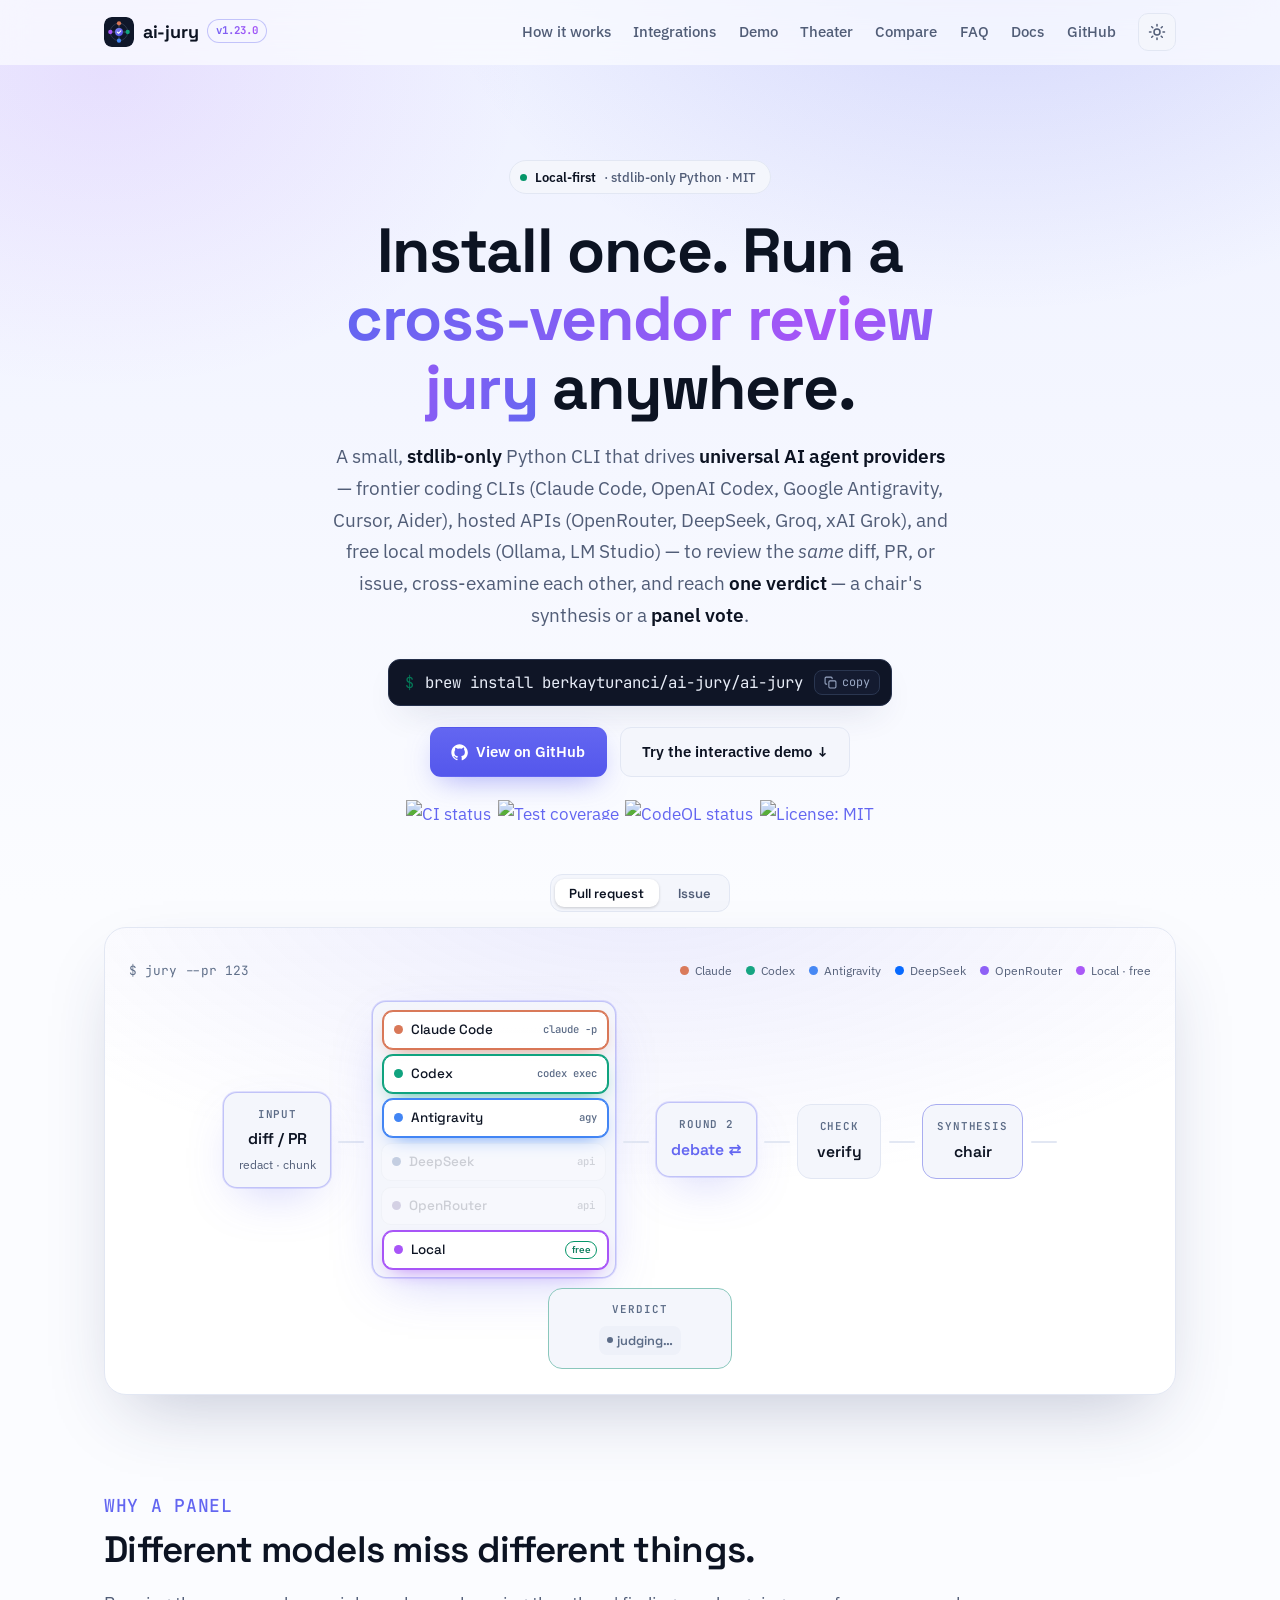
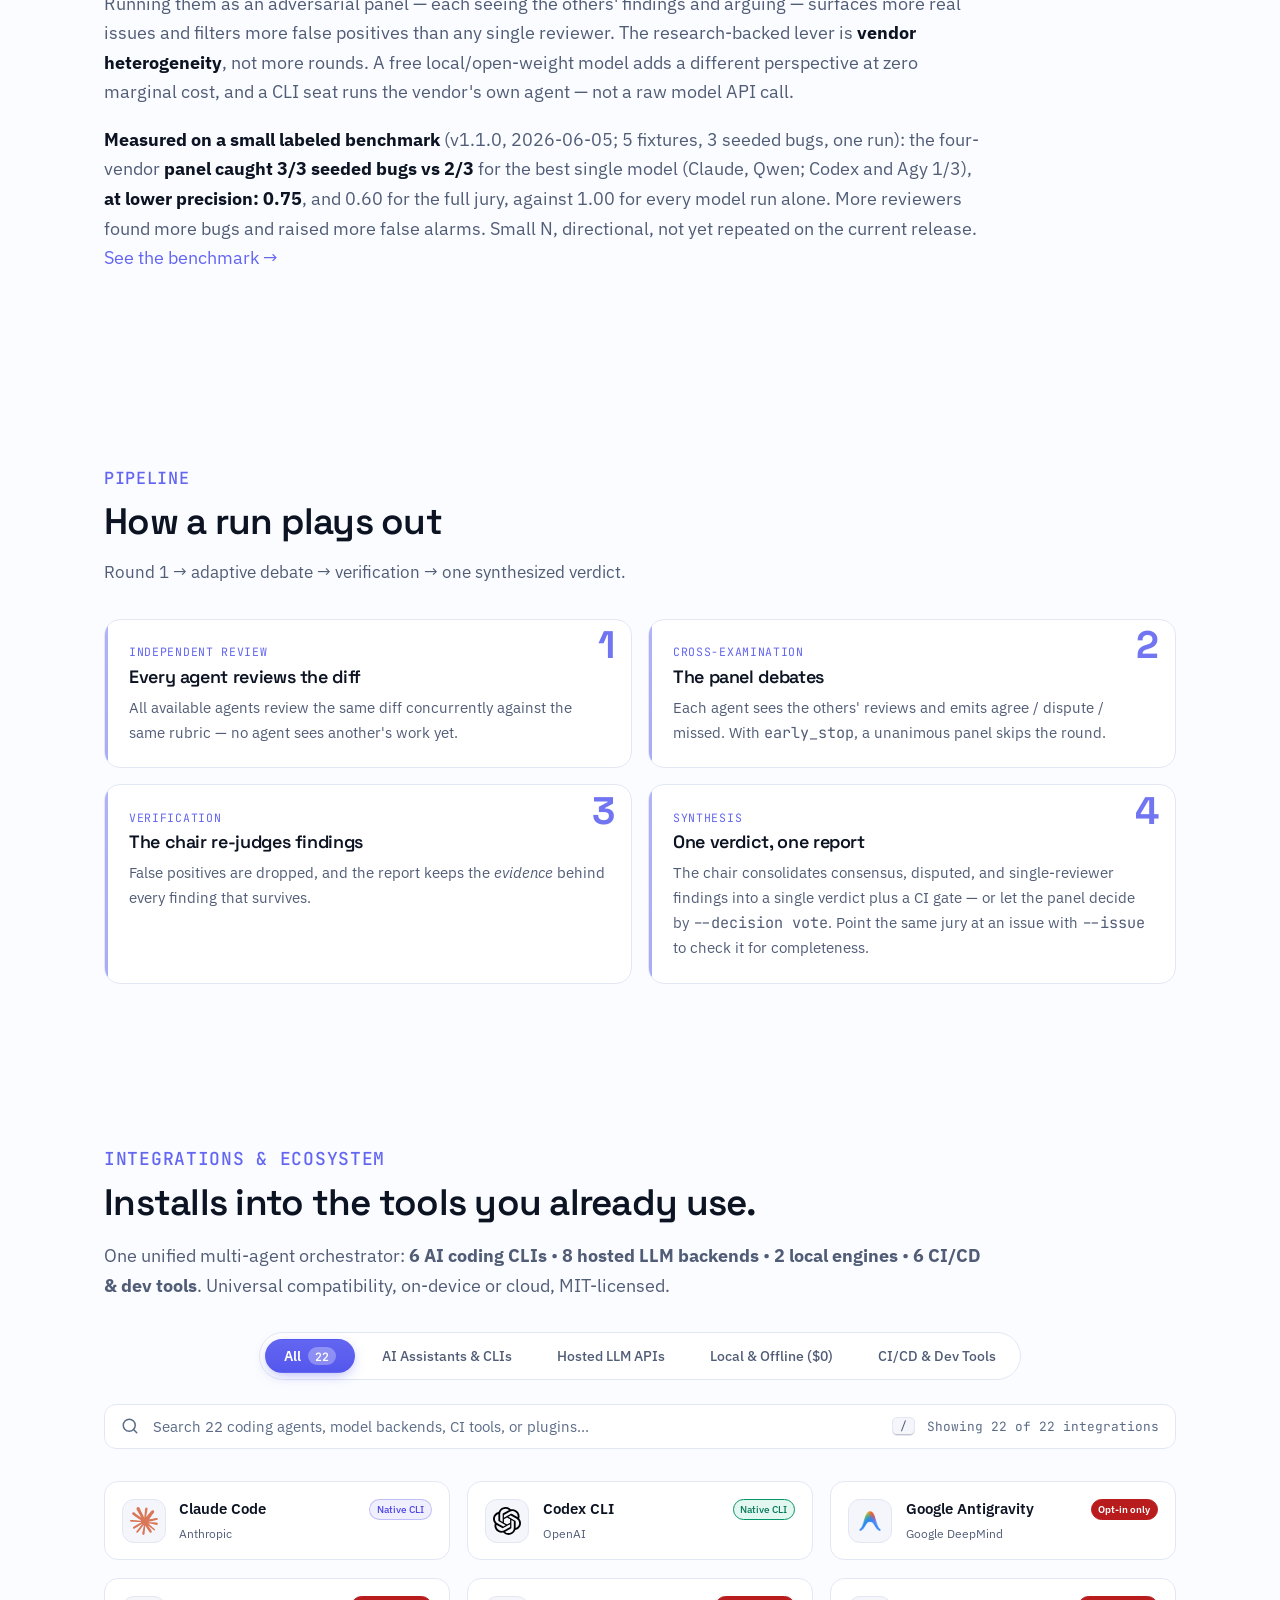
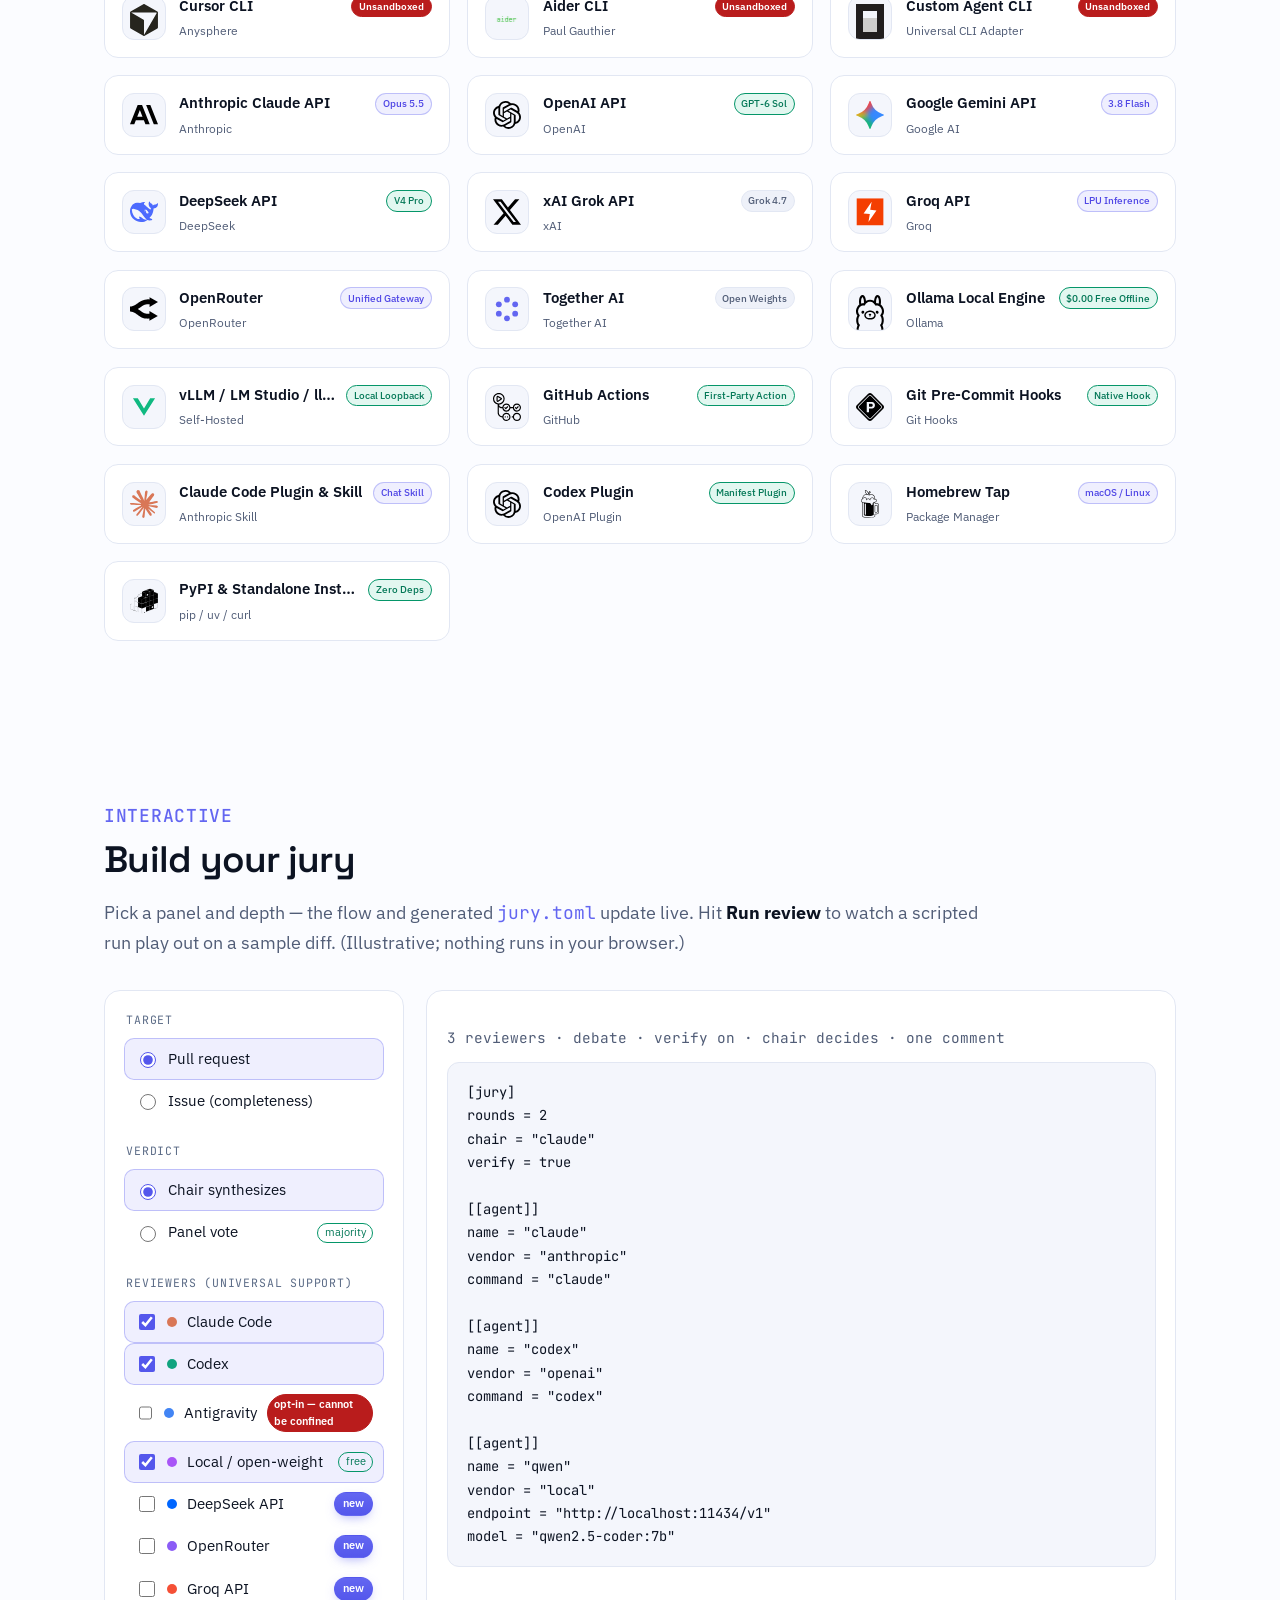
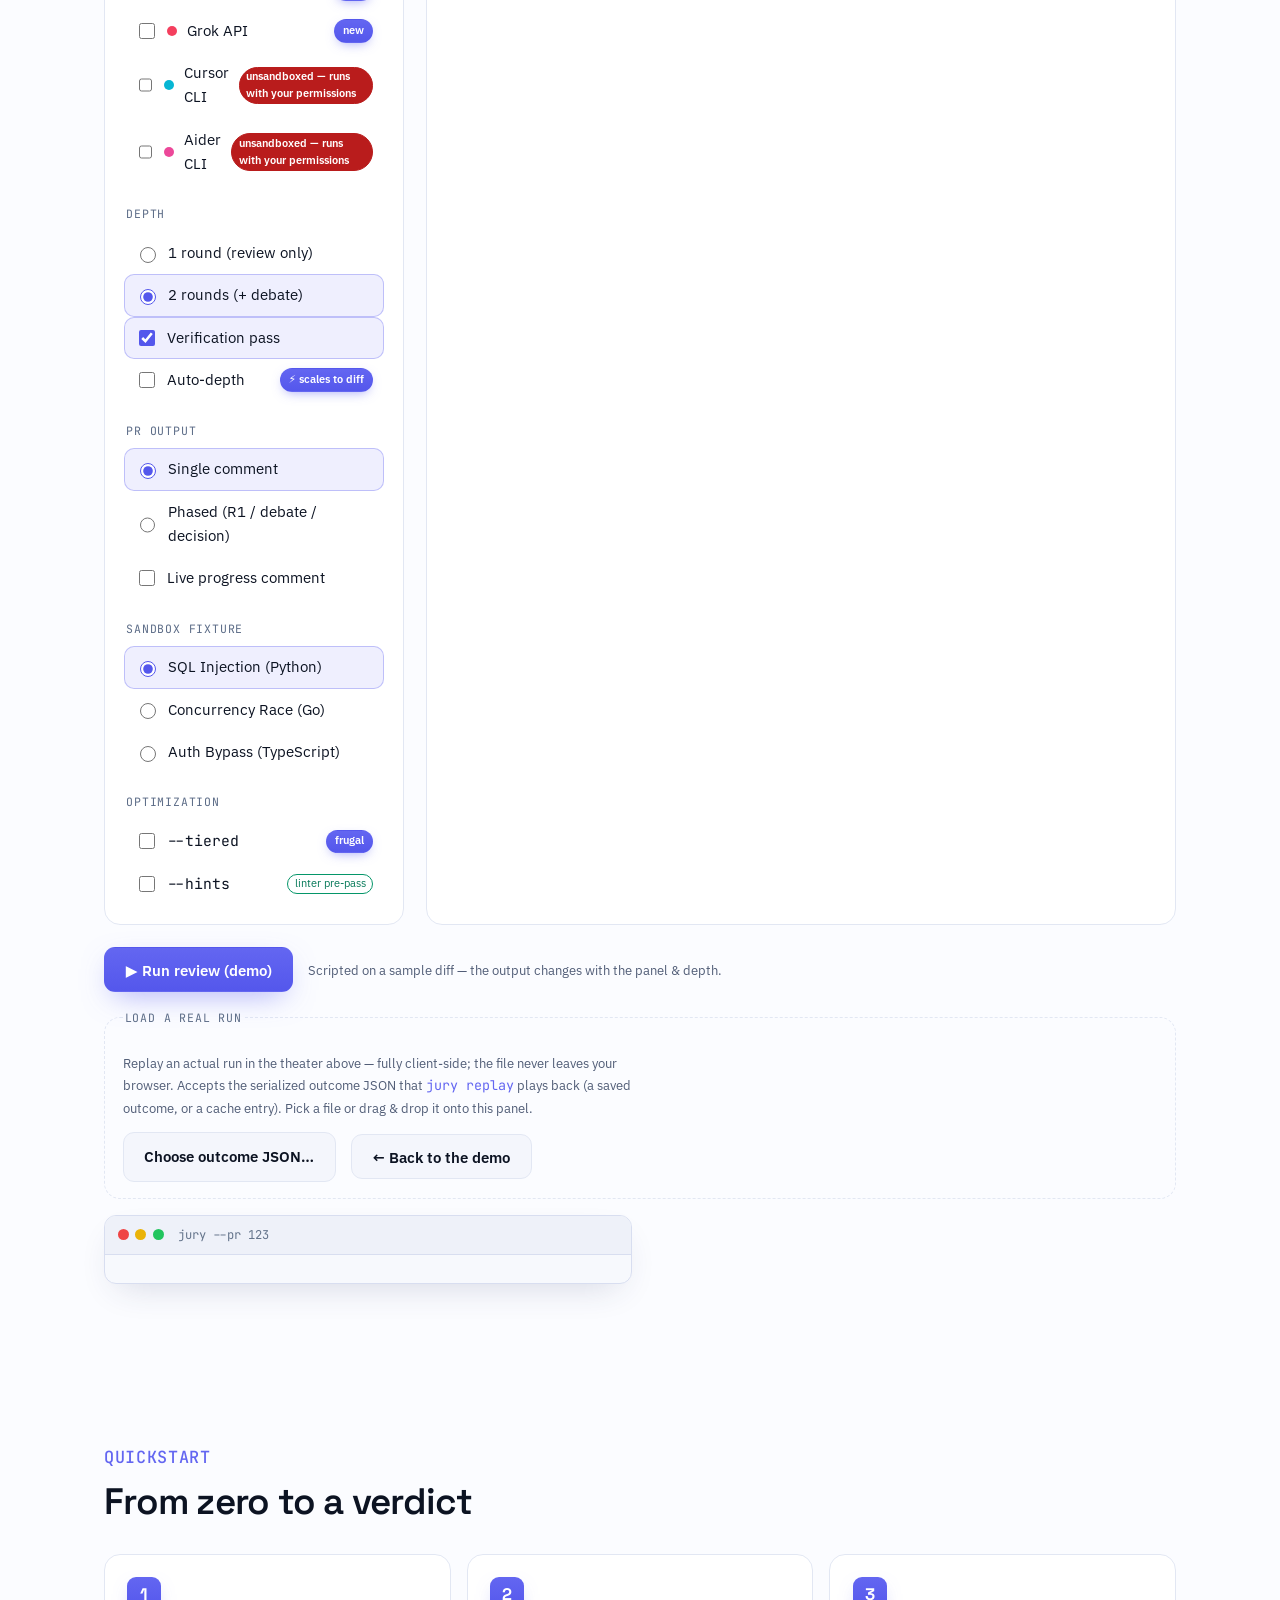
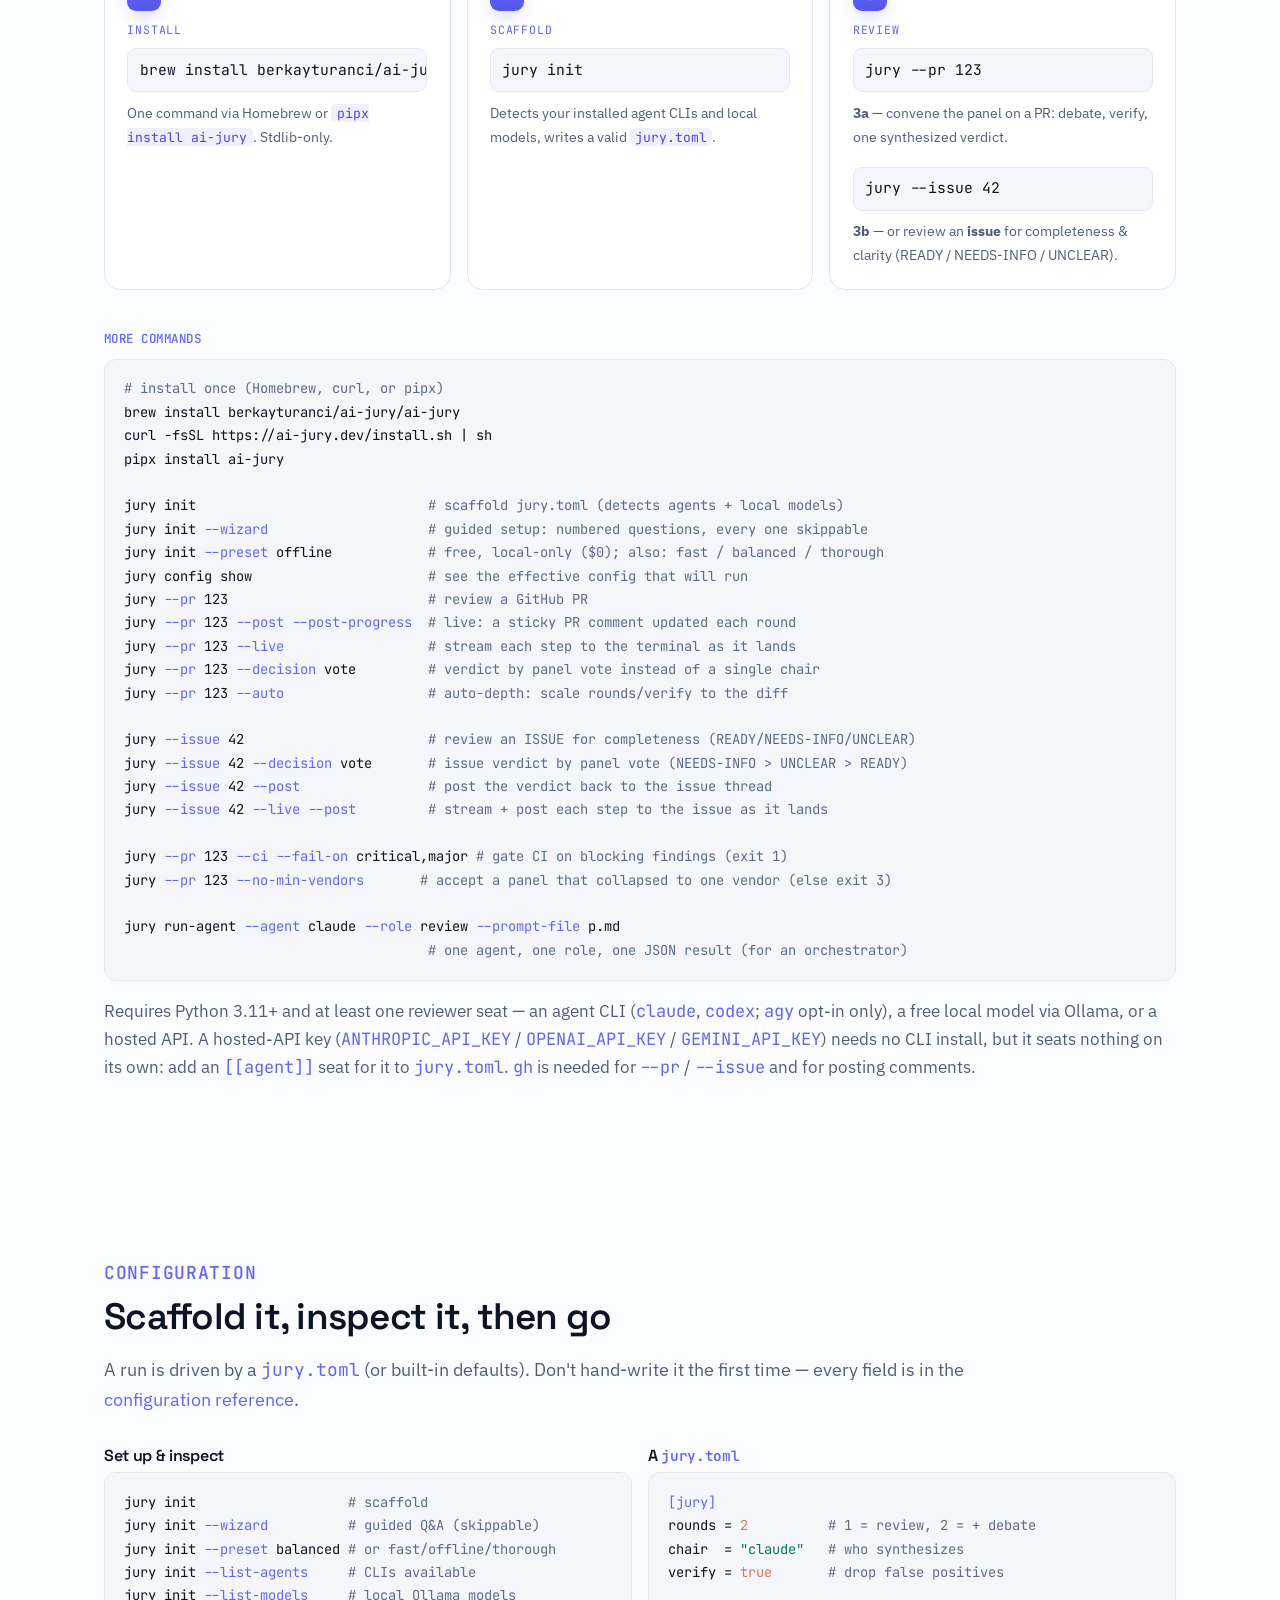
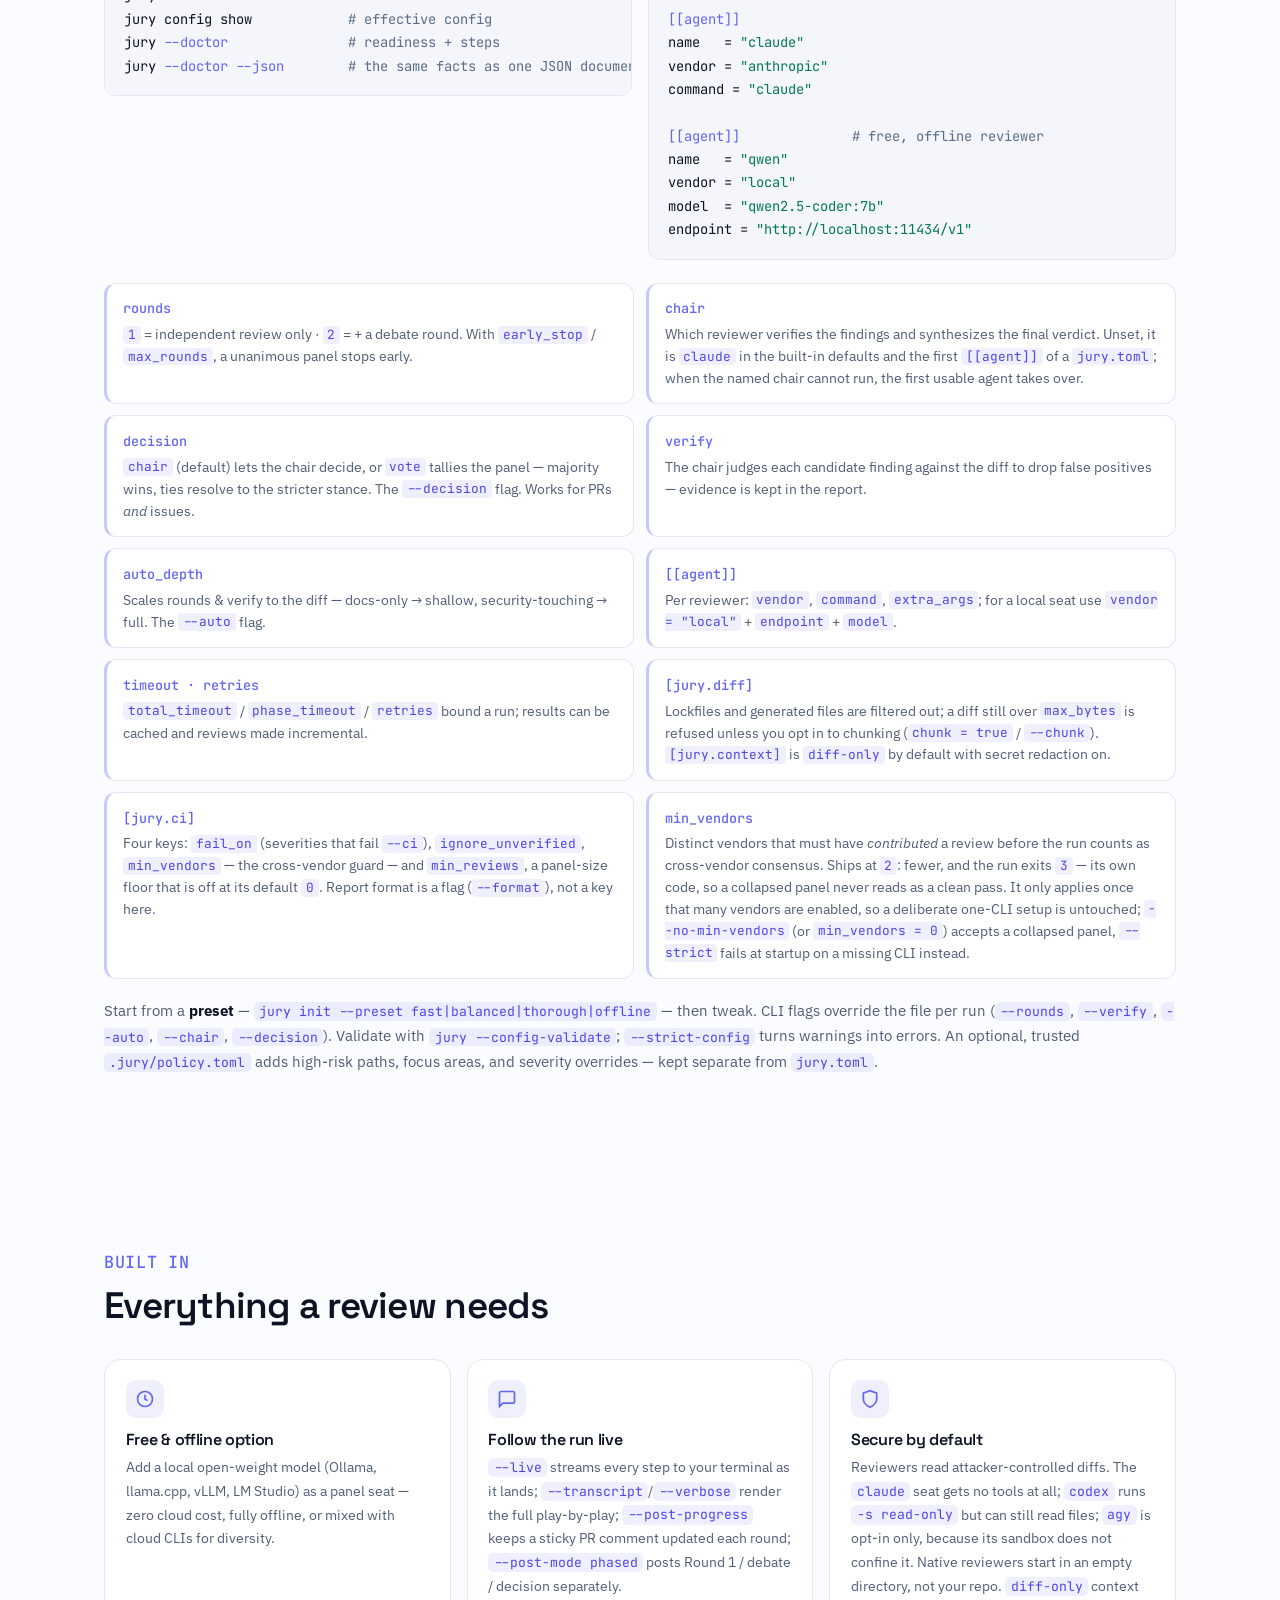
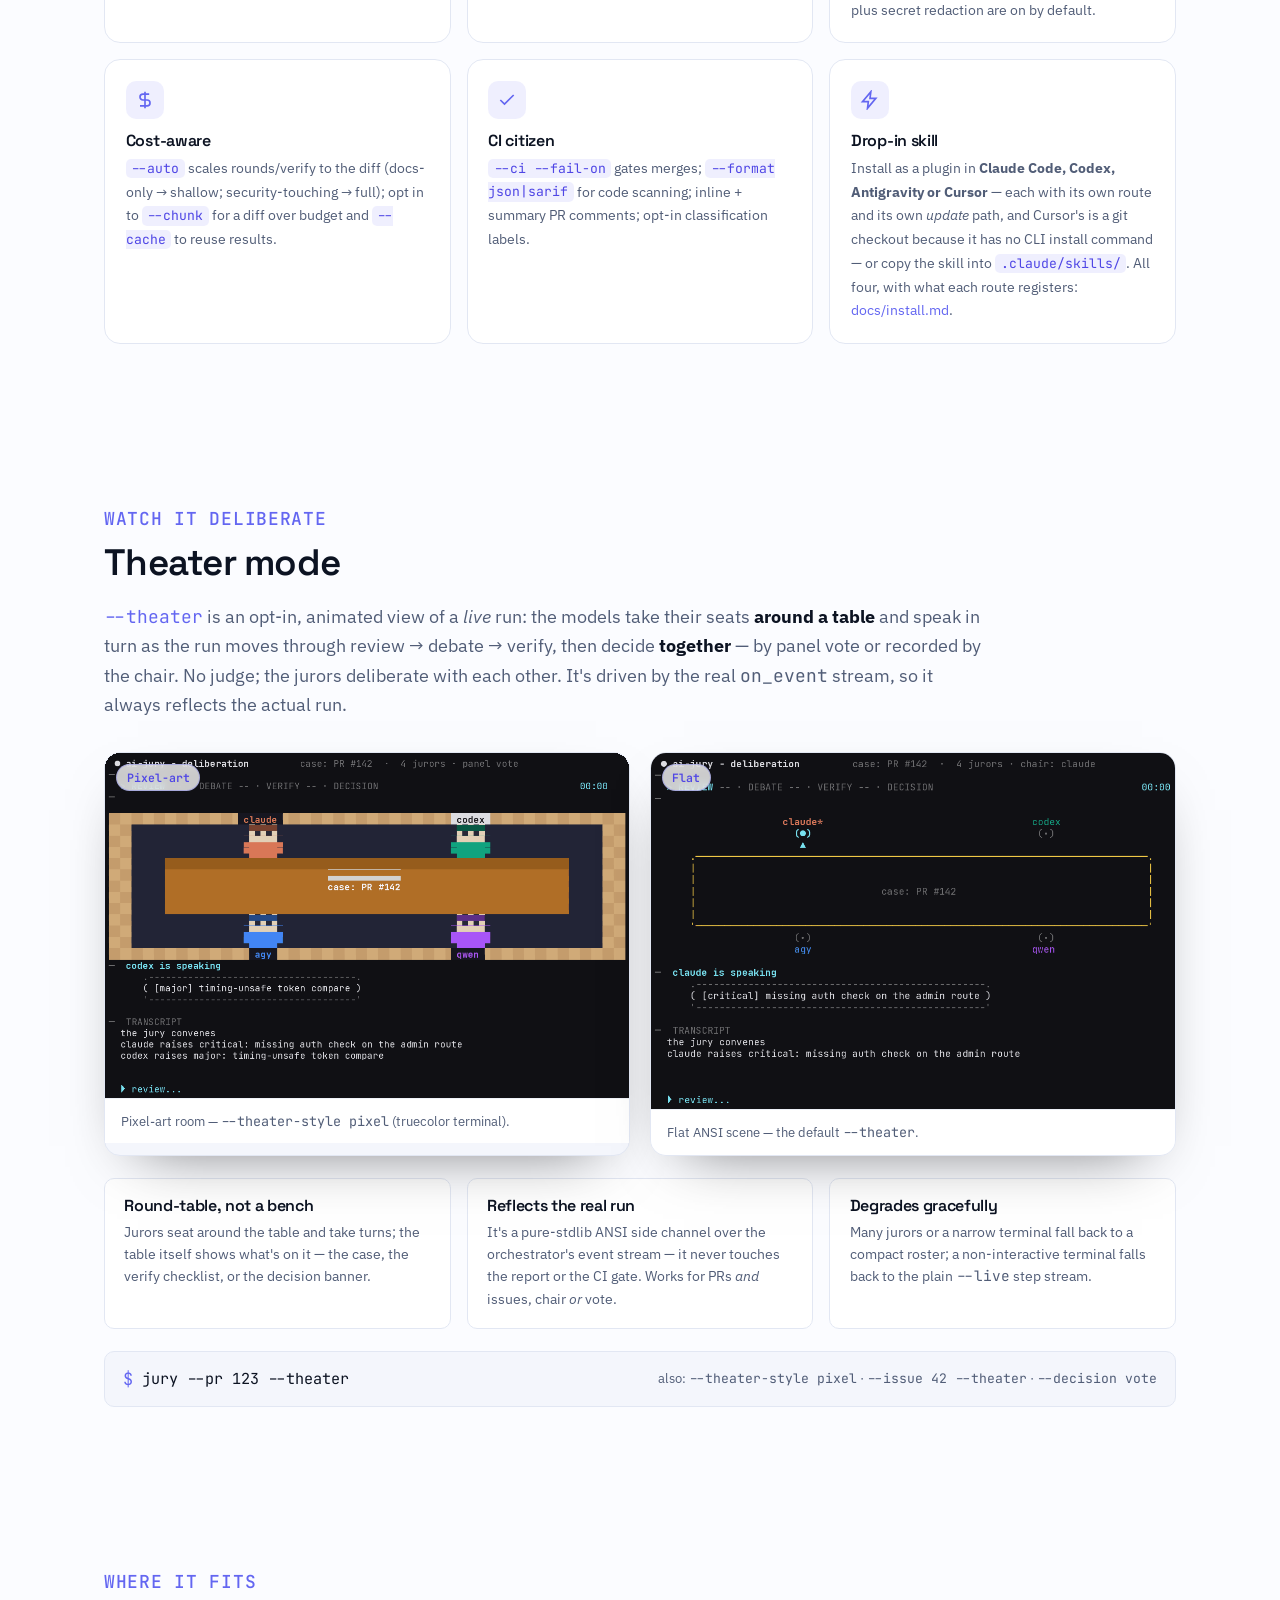
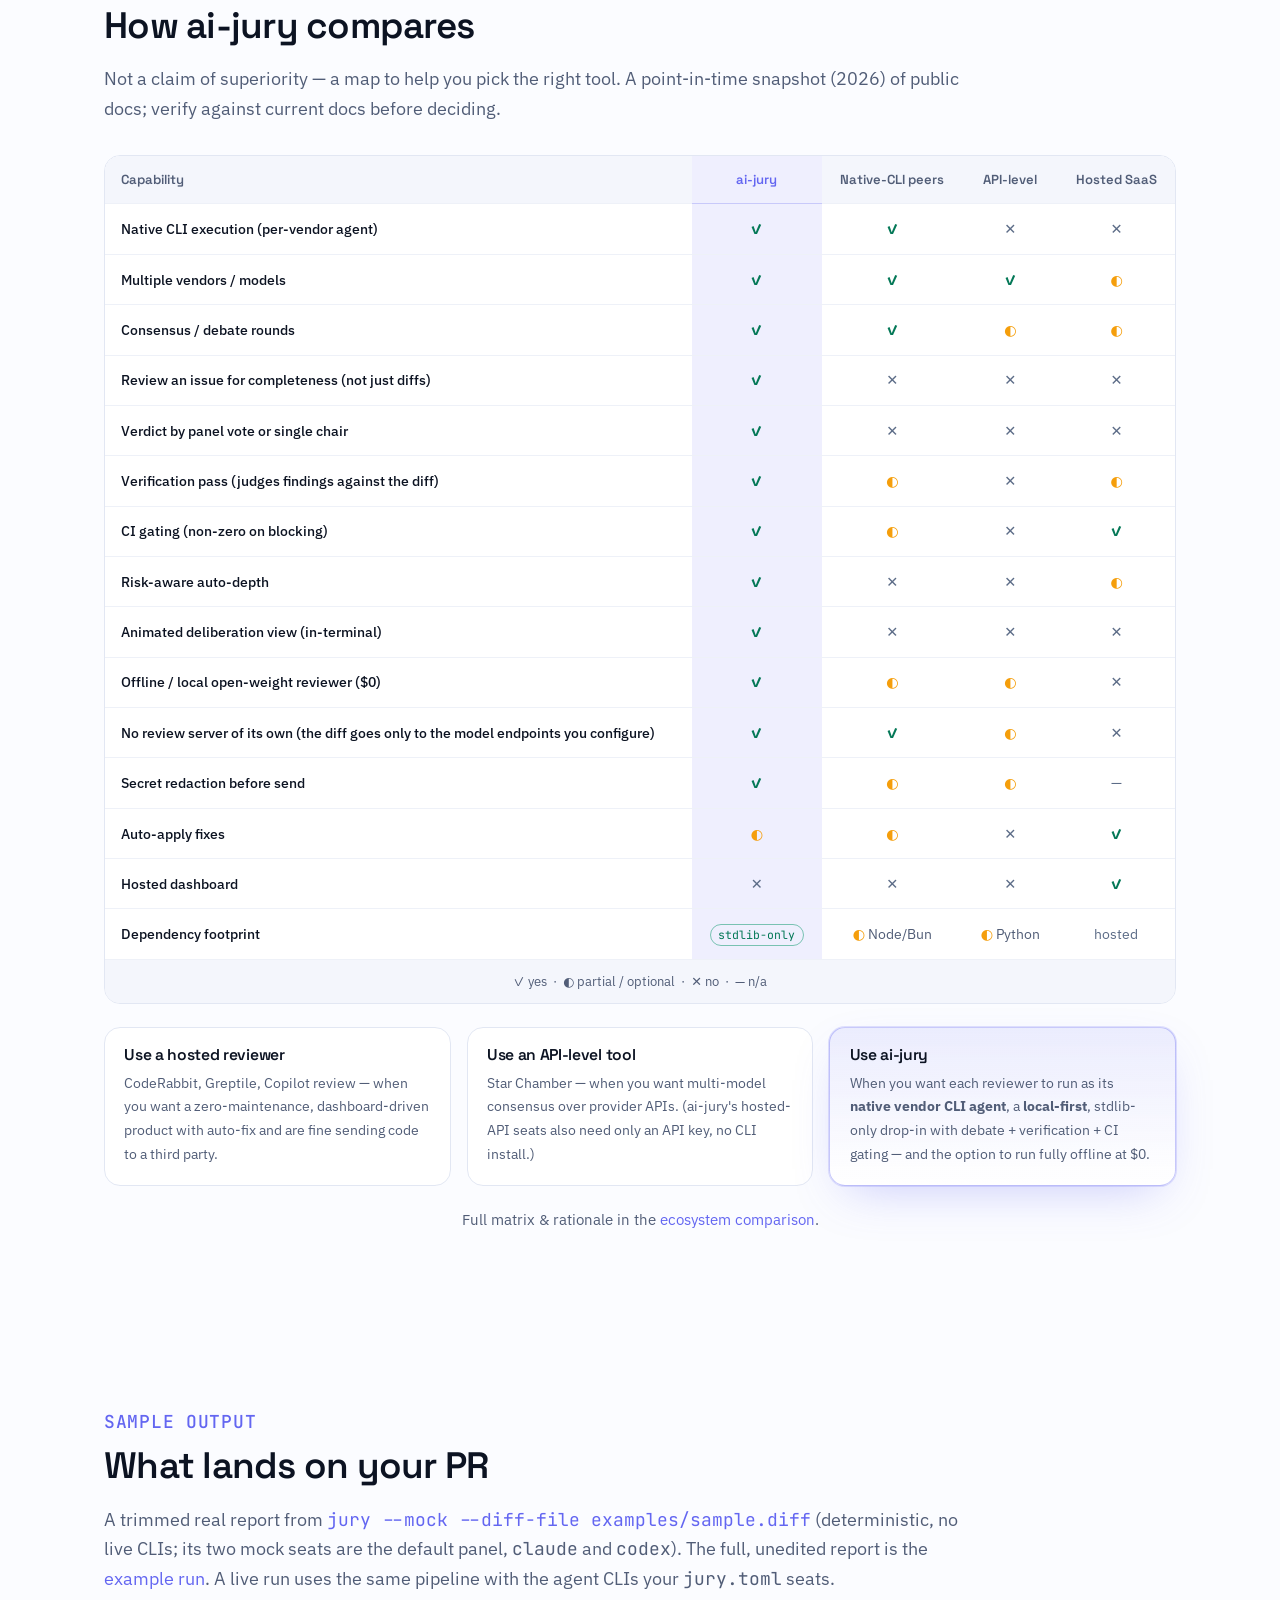
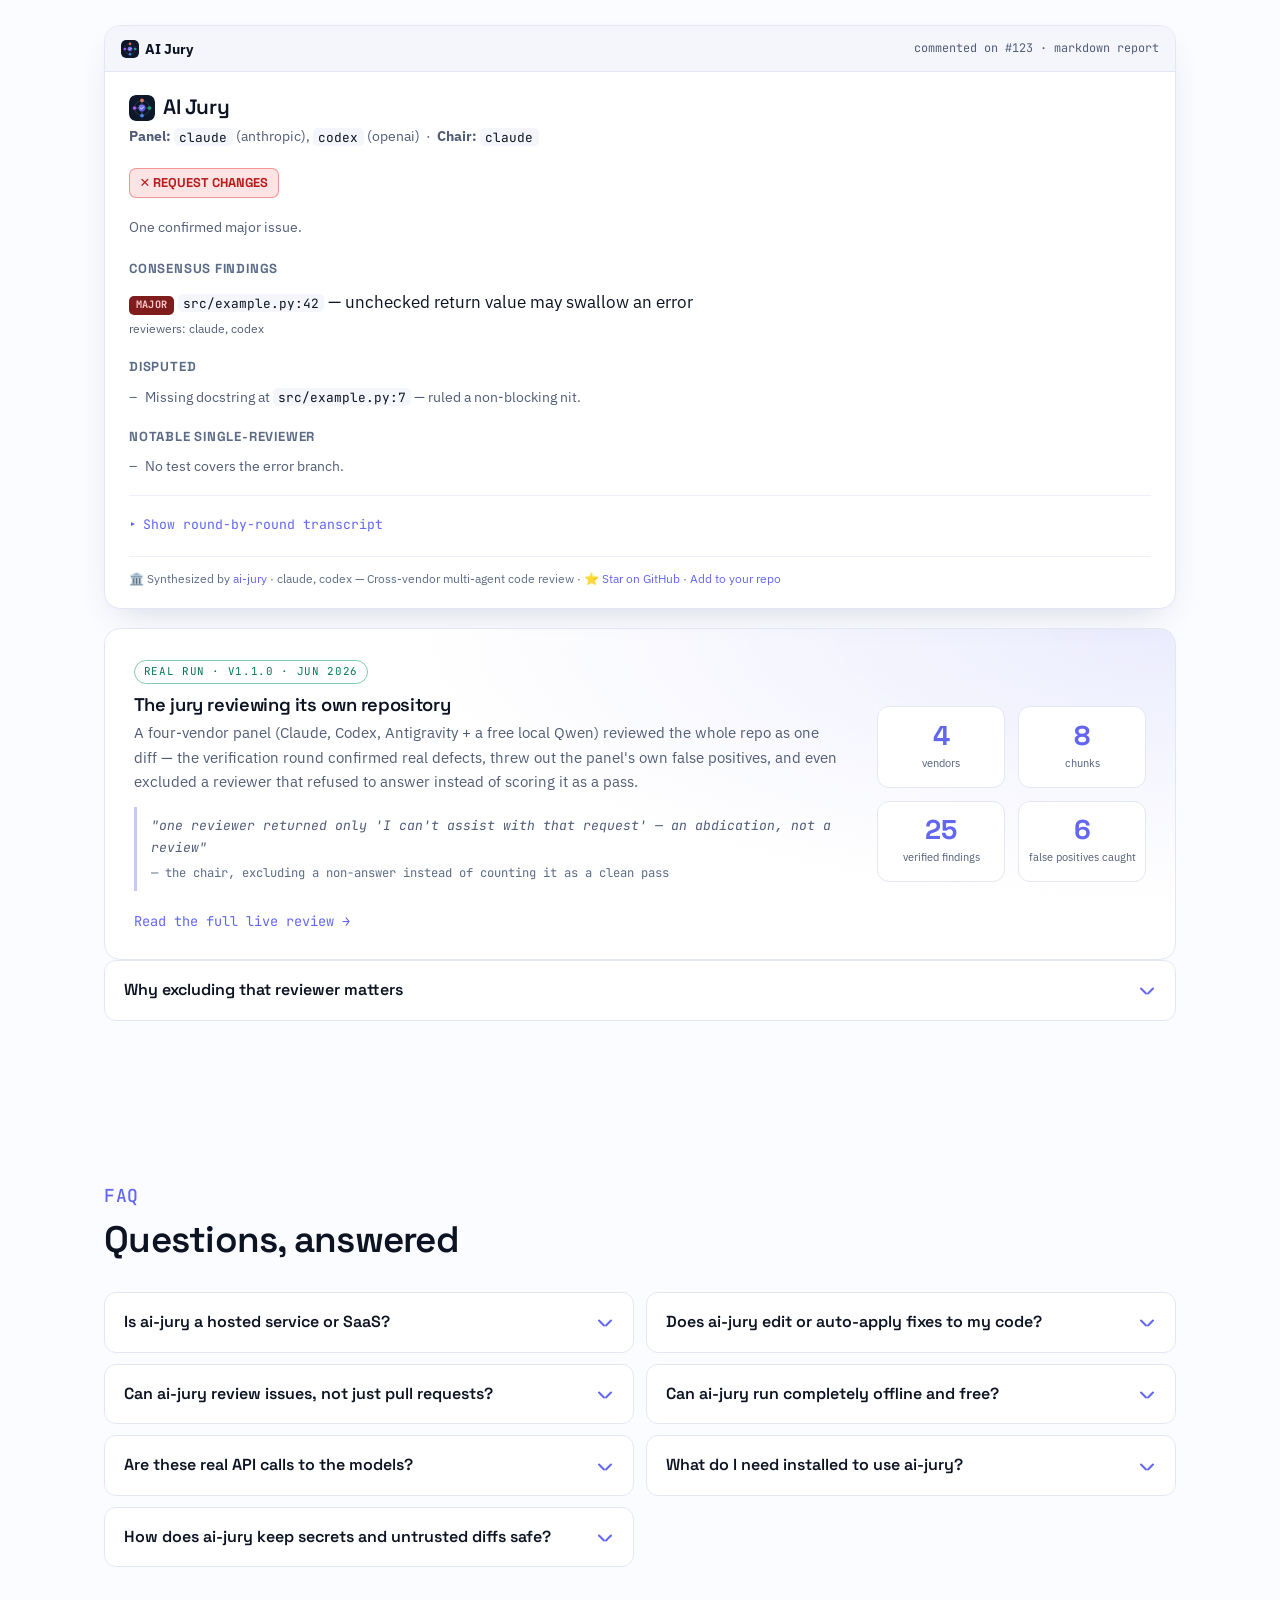
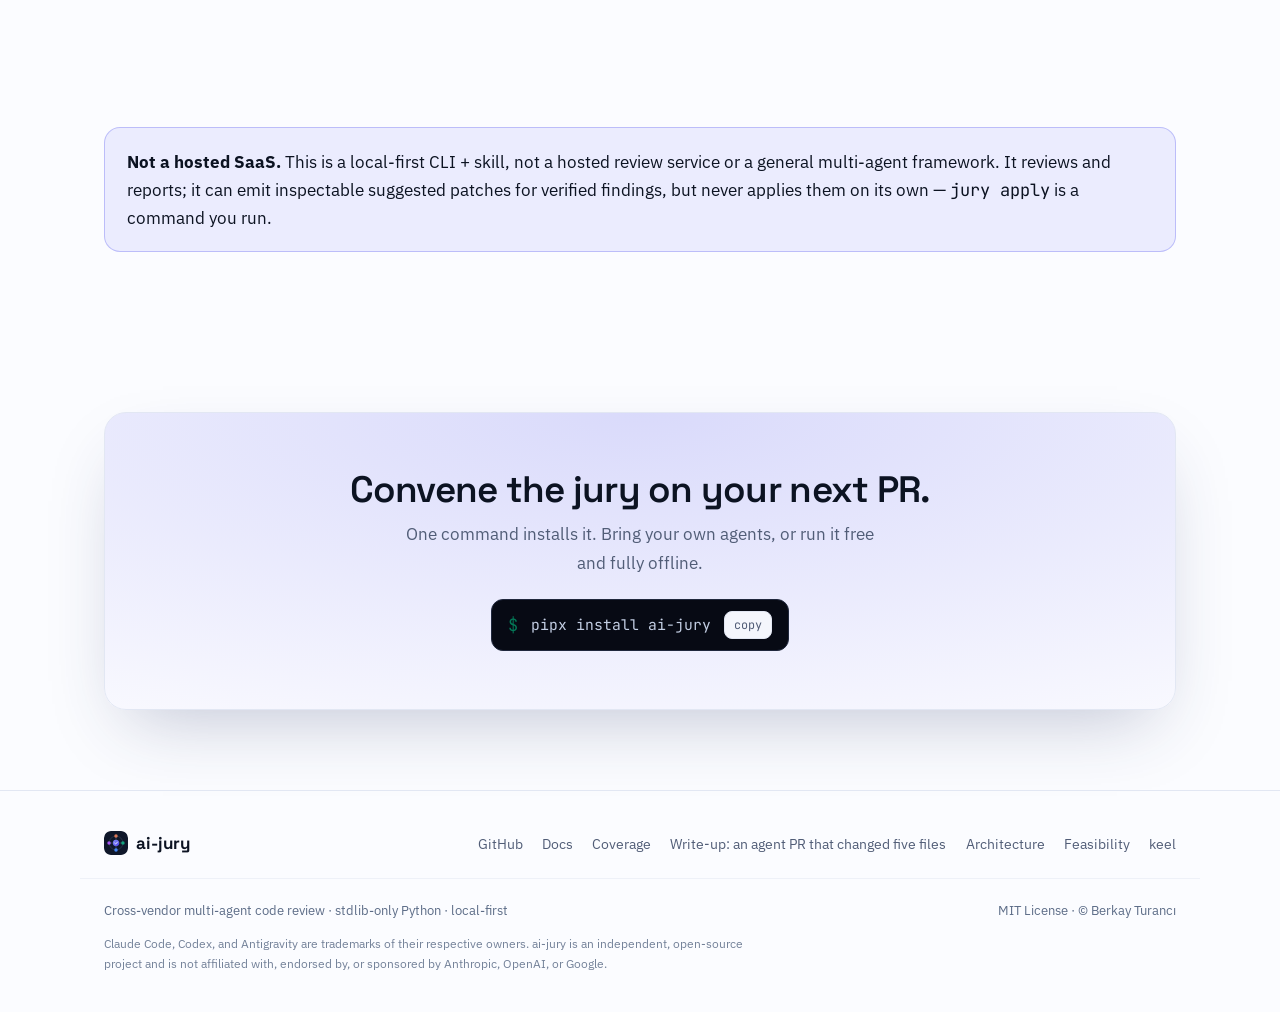
==== website/index.html @ a5e4685e "release: 1.23.0 (#938) Every release surface moves to 1.23.0 (make release-check: 15 files agree; pl" ====
<!DOCTYPE html>
<html lang="en">
<head>
  <meta charset="utf-8" />
  <meta name="viewport" content="width=device-width, initial-scale=1" />
  <meta name="google-site-verification" content="YOfteG6Rawd61nFnQCQY1iLQB8MbUMlJA6zIFUkJC0g" />
  <!-- Set theme before first paint (no flash). Follows OS unless a choice is saved. -->
  <script>
    (function () {
      try {
        var mq = matchMedia("(prefers-color-scheme: dark)");
        // Honor a saved choice; otherwise follow the OS (and keep following it live).
        document.documentElement.setAttribute("data-theme", localStorage.getItem("theme") || (mq.matches ? "dark" : "light"));
        mq.addEventListener("change", function (e) {
          if (!localStorage.getItem("theme")) document.documentElement.setAttribute("data-theme", e.matches ? "dark" : "light");
        });
      } catch (e) { document.documentElement.setAttribute("data-theme", "dark"); }
    })();
  </script>
  <title>ai-jury — Universal Multi-Agent AI Code Review Jury</title>
  <meta name="description" content="Run Claude Code, Codex, Gemini and Cursor on the same pull request and get one verdict. Open-source cross-vendor AI code review." />
  <meta name="keywords" content="ai code review, multi agent code review, ai-jury, ai jury, coderabbit alternative, claude code pr review, openai codex review, google antigravity, ollama local code review, deepseek pr review, automated code review, cross-vendor llm review, github actions ai reviewer, offline code review" />
  <meta name="author" content="Berkay Turancı" />
  <meta name="theme-color" content="#6366f1" />
  <link rel="canonical" href="https://ai-jury.dev/" />
  <meta name="robots" content="index, follow, max-snippet:-1, max-image-preview:large, max-video-preview:-1" />

  <!-- Fonts: preconnect + preload the stylesheet so first paint isn't blocked -->
  <link rel="preconnect" href="https://fonts.googleapis.com" />
  <link rel="preconnect" href="https://fonts.gstatic.com" crossorigin />
  <link rel="preload" as="style" href="https://fonts.googleapis.com/css2?family=Space+Grotesk:wght@400;500;600;700&family=IBM+Plex+Sans:wght@400;500;600&family=JetBrains+Mono:wght@400;500;700&display=swap" />
  <link rel="stylesheet" href="https://fonts.googleapis.com/css2?family=Space+Grotesk:wght@400;500;600;700&family=IBM+Plex+Sans:wght@400;500;600&family=JetBrains+Mono:wght@400;500;700&display=swap" />

  <link rel="manifest" href="site.webmanifest" />

  <!-- Icons -->
  <link rel="icon" href="favicon.svg" type="image/svg+xml" />
  <link rel="icon" href="favicon.ico" sizes="48x48" />
  <link rel="icon" href="favicon-32.png" sizes="32x32" type="image/png" />
  <link rel="icon" href="favicon-16.png" sizes="16x16" type="image/png" />
  <link rel="apple-touch-icon" href="apple-touch-icon.png" sizes="180x180" />
  <link rel="mask-icon" href="favicon.svg" color="#6366f1" />

  <!-- Open Graph -->
  <meta property="og:type" content="website" />
  <meta property="og:title" content="ai-jury — Universal Multi-Agent AI Code Review Jury" />
  <meta property="og:description" content="Run Claude Code, Codex, Gemini and Cursor on the same pull request and get one verdict. Open-source cross-vendor AI code review." />
  <meta property="og:url" content="https://ai-jury.dev/" />
  <meta property="og:site_name" content="ai-jury" />
  <meta property="og:image" content="https://ai-jury.dev/assets/og-banner.png" />
  <meta property="og:image:width" content="1200" />
  <meta property="og:image:height" content="630" />
  <meta property="og:image:alt" content="ai-jury — Universal AI agent providers review the same diff, debate, and synthesize one verdict." />

  <!-- Twitter / X -->
  <meta name="twitter:card" content="summary_large_image" />
  <meta name="twitter:title" content="ai-jury — Universal Multi-Agent AI Code Review Jury" />
  <meta name="twitter:description" content="Run Claude Code, Codex, Gemini and Cursor on the same pull request and get one verdict. Open-source cross-vendor AI code review." />
  <meta name="twitter:image" content="https://ai-jury.dev/assets/og-banner.png" />

  <!-- Structured data: SoftwareApplication -->
  <script type="application/ld+json">
  {
    "@context": "https://schema.org",
    "@type": "SoftwareApplication",
    "name": "ai-jury",
    "applicationCategory": "DeveloperApplication",
    "operatingSystem": "POSIX / Linux / macOS / Windows",
    "offers": { "@type": "Offer", "price": "0", "priceCurrency": "USD" },
    "description": "Cross-vendor multi-agent PR review jury: orchestrates universal AI agent providers (Claude Code, Codex, Antigravity, OpenRouter, DeepSeek, Groq, local models, Aider) to review the same diff, debate, verify, and synthesize one verdict. Stdlib-only, local-first.",
    "license": "https://opensource.org/licenses/MIT",
    "codeRepository": "https://github.com/berkayturanci/ai-jury",
    "url": "https://ai-jury.dev/",
    "author": { "@type": "Person", "name": "Berkay Turancı", "url": "https://github.com/berkayturanci" },
    "featureList": [
      "Universal AI Agent Provider Support (CLIs, Hosted APIs, Local LLMs, Custom Agents)",
      "Adversarial Multi-Agent Cross-Examination and Debate",
      "Chair Verification & Consensus Pass (Filters False Positives)",
      "Opt-in Patch Application for Verified Findings (`jury apply`)",
      "Risk-Aware Tiered Model Routing (`--tiered`)",
      "Static Analysis Linter Pre-Pass (`--hints`)",
      "100% Free & Offline Local Review via Ollama / llama.cpp",
      "Zero Telemetry & Local-First Secret Redaction"
    ]
  }
  </script>

  <!-- Structured data: FAQ (rich results) -->
  <script type="application/ld+json">
  {
    "@context": "https://schema.org",
    "@type": "FAQPage",
    "mainEntity": [
      {
        "@type": "Question",
        "name": "Is ai-jury a hosted service or SaaS?",
        "acceptedAnswer": { "@type": "Answer", "text": "No. ai-jury is a local-first CLI and skill that runs on your machine or in your CI. There is no dashboard and no ai-jury server; your diff goes only to the model endpoints you configure — vendor CLIs and APIs, or your own model server for local seats. A landing/docs site exists, but a hosted review SaaS is a deliberate non-goal." }
      },
      {
        "@type": "Question",
        "name": "Does ai-jury edit or auto-apply fixes to my code?",
        "acceptedAnswer": { "@type": "Answer", "text": "Never on its own. By design it reviews and reports. With --suggest-patches it can emit inspectable suggested patches for verified findings only; applying one is a separate command you run yourself (jury apply, which asks before it writes)." }
      },
      {
        "@type": "Question",
        "name": "Can ai-jury review issues, not just pull requests?",
        "acceptedAnswer": { "@type": "Answer", "text": "Yes. jury --issue 42 convenes the same panel on a GitHub issue and judges it for completeness & clarity — reproduction steps, expected vs actual, scope/acceptance criteria, missing context — with a READY / NEEDS-INFO / UNCLEAR verdict instead of the PR's APPROVE / REQUEST CHANGES / COMMENT. Panel voting (--decision vote), live streaming (--live), and posting the verdict back (--post, via gh issue comment) all work for issues too." }
      },
      {
        "@type": "Question",
        "name": "Can ai-jury run completely offline and free?",
        "acceptedAnswer": { "@type": "Answer", "text": "Yes. Add a local open-weight model as a panel seat (vendor = \"local\" via Ollama, llama.cpp, vLLM, or LM Studio): jury init --preset offline scaffolds a local-only panel, and every review then runs on your own hardware at $0 — or mix one local seat with cloud CLIs for more vendor diversity. Only fetching or posting to GitHub (--pr, --post) goes through gh and the network; --diff-file needs neither." }
      },
      {
        "@type": "Question",
        "name": "Are these real API calls to the models?",
        "acceptedAnswer": { "@type": "Answer", "text": "It depends on the seat. By default ai-jury drives each vendor's own coding-agent CLI (claude and codex; agy only if you seat it) as a subprocess: a CLI seat runs the vendor's own agent, and the jury hands every seat the diff in its prompt, so no reviewer needs access to your repository. That is orchestration, not a raw model API call. A hosted-API seat (vendor = \"anthropic-api\", \"openai-api\", \"google-api\" or \"xai-api\", or \"openai-compatible\" for OpenRouter, DeepSeek, Groq and others) is a direct API call keyed by an API key, for CI or containers where installing an agent CLI isn't practical. A local seat (vendor = \"local\") calls your own model server, and vendor = \"cli\" wraps another coding CLI such as Aider or Goose." }
      },
      {
        "@type": "Question",
        "name": "What do I need installed to use ai-jury?",
        "acceptedAnswer": { "@type": "Answer", "text": "Python 3.11+ and at least one reviewer seat: an agent CLI (claude, codex; agy opt-in; cursor-agent or aider as a vendor = \"cli\" seat), a local model via Ollama, or a hosted API. A hosted-API key alone seats nothing: add an [[agent]] seat for it to jury.toml — vendor = \"anthropic-api\" with ANTHROPIC_API_KEY, say, or \"openai-compatible\" with OPENROUTER_API_KEY — and no CLI install is needed. The gh CLI is needed for --pr / --issue and for posting comments. The tool itself is stdlib-only — no third-party Python dependencies." }
      },
      {
        "@type": "Question",
        "name": "How does ai-jury keep secrets and untrusted diffs safe?",
        "acceptedAnswer": { "@type": "Answer", "text": "Reviewers read attacker-controlled diffs, so they get as little as each CLI allows. The claude seat has no tools at all; the codex seat runs a read-only sandbox but can still read files; agy is opt-in only and not in the default panel, because its sandbox does not confine it. Each native reviewer starts in an empty directory rather than your repository, diff-only context is the default, and secret redaction is on before anything is sent. See the security model." }
      }
    ]
  }
  </script>

  <!-- Structured data: site navigation -->
  <script type="application/ld+json">
  {
    "@context": "https://schema.org",
    "@type": "WebSite",
    "name": "ai-jury",
    "url": "https://ai-jury.dev/",
    "hasPart": [
      { "@type": "WebPageElement", "name": "How it works", "url": "https://ai-jury.dev/#how" },
      { "@type": "WebPageElement", "name": "Demo", "url": "https://ai-jury.dev/#demo" },
      { "@type": "WebPageElement", "name": "Theater mode", "url": "https://ai-jury.dev/#theater" },
      { "@type": "WebPageElement", "name": "Configuration", "url": "https://ai-jury.dev/#config" },
      { "@type": "WebPageElement", "name": "Comparison", "url": "https://ai-jury.dev/#compare" },
      { "@type": "WebPageElement", "name": "Sample report", "url": "https://ai-jury.dev/#report" },
      { "@type": "WebPageElement", "name": "FAQ", "url": "https://ai-jury.dev/#faq" }
    ],
    "subjectOf": [
      { "@type": "TechArticle", "name": "Documentation", "url": "https://ai-jury.dev/docs.html" },
      { "@type": "WebPage", "name": "Test coverage", "url": "https://ai-jury.dev/coverage.html" }
    ]
  }
  </script>

  <link rel="stylesheet" href="styles.css" />
  <!-- Cloudflare Web Analytics --><script defer src="https://static.cloudflareinsights.com/beacon.min.js" data-cf-beacon='{"token": "235dc1f9804f4bfb9d97d79d356328d7"}'></script>
</head>
<body>
  <a href="#main-content" class="skip-to-content">Skip to content</a>
  <!-- ───────────────────────── Nav ───────────────────────── -->
  <nav class="nav" id="nav">
    <div class="wrap nav-inner">
      <div class="brand">
        <a class="brand-link" href="#top"><img src="assets/logos/mark-convergence.svg" alt="" /> ai-jury</a>
        <a class="ver" id="site-version" href="https://github.com/berkayturanci/ai-jury/releases/latest">v1.23.0</a>
      </div>
      <div class="nav-links">
        <a class="nav-link hide-sm" href="#how">How it works</a>
        <a class="nav-link hide-sm" href="#integrations">Integrations</a>
        <a class="nav-link hide-sm" href="#demo">Demo</a>
        <a class="nav-link hide-sm" href="#theater">Theater</a>
        <a class="nav-link hide-sm" href="#compare">Compare</a>
        <a class="nav-link hide-sm" href="#faq">FAQ</a>
        <a class="nav-link hide-sm" href="docs.html">Docs</a>
        <a class="nav-link hide-sm" href="https://github.com/berkayturanci/ai-jury">GitHub</a>
        <button class="icon-btn theme-track" id="theme-toggle" type="button" aria-label="Toggle light/dark theme" title="Toggle light / dark">
          <svg class="moon" viewBox="0 0 24 24" fill="none" stroke="currentColor" stroke-width="2" stroke-linecap="round" stroke-linejoin="round"><path d="M21 12.79A9 9 0 1 1 11.21 3 7 7 0 0 0 21 12.79z"/></svg>
          <svg class="sun" viewBox="0 0 24 24" fill="none" stroke="currentColor" stroke-width="2" stroke-linecap="round" stroke-linejoin="round"><circle cx="12" cy="12" r="4"/><path d="M12 2v2M12 20v2M4.93 4.93l1.41 1.41M17.66 17.66l1.41 1.41M2 12h2M20 12h2M6.34 17.66l-1.41 1.41M19.07 4.93l-1.41 1.41"/></svg>
        </button>
        <button class="icon-btn nav-burger" id="nav-burger" type="button" aria-label="Open menu" title="Open menu" aria-expanded="false">
          <svg class="ic-open" viewBox="0 0 24 24" fill="none" stroke="currentColor" stroke-width="2" stroke-linecap="round"><path d="M3 6h18M3 12h18M3 18h18"/></svg>
          <svg class="ic-close" viewBox="0 0 24 24" fill="none" stroke="currentColor" stroke-width="2" stroke-linecap="round"><path d="M6 6l12 12M18 6L6 18"/></svg>
        </button>
      </div>
    </div>
    <div class="nav-mobile" id="nav-mobile">
      <a class="nav-mlink" href="#how">How it works</a>
      <a class="nav-mlink" href="#integrations">Integrations</a>
      <a class="nav-mlink" href="#demo">Demo</a>
      <a class="nav-mlink" href="#theater">Theater</a>
      <a class="nav-mlink" href="#compare">Compare</a>
      <a class="nav-mlink" href="#faq">FAQ</a>
      <a class="nav-mlink" href="docs.html">Docs</a>
      <a class="nav-mlink" href="coverage.html">Coverage</a>
      <a class="nav-mlink" href="https://github.com/berkayturanci/ai-jury">GitHub ↗</a>
    </div>
  </nav>

  <span id="top"></span>

  <!-- ───────────────────────── Hero ───────────────────────── -->
  <header class="hero">
    <div class="wrap">
      <span class="eyebrow reveal"><span class="pip"></span> <b>Local-first</b> · stdlib-only Python · MIT</span>
      <h1 class="reveal" data-d="1">Install once. Run a <span class="grad">cross-vendor review jury</span> anywhere.</h1>
      <p class="lede reveal" data-d="2">
        A small, <strong>stdlib-only</strong> Python CLI that drives <strong>universal AI agent providers</strong> —
        frontier coding CLIs (Claude Code, OpenAI Codex, Google Antigravity, Cursor, Aider), hosted APIs (OpenRouter, DeepSeek, Groq, xAI Grok),
        and free local models (Ollama, LM Studio) — to review the <em>same</em> diff, PR, or issue, cross-examine each other, and reach
        <strong>one verdict</strong> — a chair's synthesis or a <strong>panel vote</strong>.
      </p>
      <div class="hero-install reveal" data-d="3">
        <span class="hi-prompt mono">$</span>
        <code id="hero-install-cmd">brew install berkayturanci/ai-jury/ai-jury</code>
        <button class="hi-copy" id="hero-copy" type="button" aria-label="Copy install command" title="Copy install command">
          <svg viewBox="0 0 24 24" fill="none" stroke="currentColor" stroke-width="2" stroke-linecap="round" stroke-linejoin="round"><rect x="9" y="9" width="13" height="13" rx="2"/><path d="M5 15H4a2 2 0 0 1-2-2V4a2 2 0 0 1 2-2h9a2 2 0 0 1 2 2v1"/></svg>
          <span>copy</span>
        </button>
      </div>
      <div class="cta reveal" data-d="3">
        <a class="btn primary" href="https://github.com/berkayturanci/ai-jury">
          <svg viewBox="0 0 24 24" fill="currentColor"><path d="M12 .5C5.7.5.5 5.7.5 12c0 5.1 3.3 9.4 7.9 10.9.6.1.8-.2.8-.5v-1.7c-3.2.7-3.9-1.5-3.9-1.5-.5-1.3-1.3-1.7-1.3-1.7-1.1-.7.1-.7.1-.7 1.2.1 1.8 1.2 1.8 1.2 1 1.8 2.7 1.3 3.4 1 .1-.8.4-1.3.8-1.6-2.6-.3-5.3-1.3-5.3-5.8 0-1.3.5-2.3 1.2-3.1-.1-.3-.5-1.5.1-3.1 0 0 1-.3 3.3 1.2a11.5 11.5 0 0 1 6 0C17.3 4.7 18.3 5 18.3 5c.6 1.6.2 2.8.1 3.1.8.8 1.2 1.8 1.2 3.1 0 4.5-2.7 5.5-5.3 5.8.4.4.8 1.1.8 2.2v3.3c0 .3.2.6.8.5 4.6-1.5 7.9-5.8 7.9-10.9C23.5 5.7 18.3.5 12 .5z"/></svg>
          View on GitHub
        </a>
        <a class="btn ghost" href="#demo">Try the interactive demo ↓</a>
      </div>
      <p class="badges reveal" data-d="4">
        <a href="https://github.com/berkayturanci/ai-jury/actions/workflows/ci.yml" title="Continuous integration"><img src="https://img.shields.io/github/actions/workflow/status/berkayturanci/ai-jury/ci.yml?branch=main&label=CI&logo=githubactions&logoColor=white" alt="CI status" loading="lazy" /></a>
        <a href="coverage.html" title="Test coverage report"><img src="https://img.shields.io/endpoint?url=https://ai-jury.dev/coverage-badge.json" alt="Test coverage" loading="lazy" /></a>
        <a href="https://github.com/berkayturanci/ai-jury/actions/workflows/codeql.yml" title="CodeQL static analysis"><img src="https://img.shields.io/github/actions/workflow/status/berkayturanci/ai-jury/codeql.yml?branch=main&label=CodeQL&logo=github&logoColor=white" alt="CodeQL status" loading="lazy" /></a>
        <a href="https://github.com/berkayturanci/ai-jury/blob/main/LICENSE" title="MIT License"><img src="https://img.shields.io/badge/license-MIT-6366f1" alt="License: MIT" loading="lazy" /></a>
      </p>

      <!-- Animated pipeline -->
      <div class="pipe-shell reveal" data-d="5">
        <div class="pipe-tabs" role="tablist" aria-label="What the jury reviews">
          <button class="pipe-tab on" id="tab-pr" role="tab" aria-selected="true" tabindex="0" aria-controls="pipe" type="button">Pull request</button>
          <button class="pipe-tab" id="tab-issue" role="tab" aria-selected="false" tabindex="-1" aria-controls="pipe" type="button">Issue</button>
        </div>
        <div class="pipe" id="pipe" role="tabpanel" aria-label="Pipeline view">
          <div class="pipe-cap">
            <span class="ttl" id="pipe-ttl">$ jury --pr 123</span>
            <span class="pipe-legend">
              <span><span class="dot d-claude" style="width:9px;height:9px;border-radius:50%"></span> Claude</span>
              <span><span class="dot d-codex" style="width:9px;height:9px;border-radius:50%"></span> Codex</span>
              <span><span class="dot d-agy" style="width:9px;height:9px;border-radius:50%"></span> Antigravity</span>
              <span><span class="dot d-deepseek" style="width:9px;height:9px;border-radius:50%"></span> DeepSeek</span>
              <span><span class="dot d-openrouter" style="width:9px;height:9px;border-radius:50%"></span> OpenRouter</span>
              <span><span class="dot d-qwen" style="width:9px;height:9px;border-radius:50%"></span> Local · free</span>
            </span>
          </div>

          <div class="pipe-flow">
            <div class="stage stage-in" data-stage="0">
              <div class="s-label">input</div>
              <div class="s-main" id="stage-in-main">diff / PR</div>
              <div class="s-sub" id="stage-in-sub">redact · chunk</div>
            </div>

            <div class="conn" data-conn="0"><span class="spark"></span></div>

            <div class="stage stage-panel" data-stage="1">
              <div class="rev-chip" data-rev="claude"><span class="dot d-claude"></span><span class="rname">Claude Code</span><span class="rcmd">claude -p</span></div>
              <div class="rev-chip" data-rev="codex"><span class="dot d-codex"></span><span class="rname">Codex</span><span class="rcmd">codex exec</span></div>
              <div class="rev-chip" data-rev="agy"><span class="dot d-agy"></span><span class="rname">Antigravity</span><span class="rcmd">agy</span></div>
              <div class="rev-chip" data-rev="deepseek"><span class="dot d-deepseek"></span><span class="rname">DeepSeek</span><span class="rcmd">api</span></div>
              <div class="rev-chip" data-rev="openrouter"><span class="dot d-openrouter"></span><span class="rname">OpenRouter</span><span class="rcmd">api</span></div>
              <div class="rev-chip" data-rev="qwen"><span class="dot d-qwen"></span><span class="rname">Local</span><span class="rev-tag">free</span></div>
            </div>

            <div class="conn" data-conn="1"><span class="spark"></span></div>

            <div class="stage" data-stage="2" style="min-width:84px">
              <div class="s-label">round 2</div>
              <div class="s-main debate-mark" id="debate-mark">debate ⇄</div>
            </div>

            <div class="conn" data-conn="2"><span class="spark"></span></div>

            <div class="stage" data-stage="3" style="min-width:84px">
              <div class="s-label">check</div>
              <div class="s-main">verify</div>
            </div>

            <div class="conn" data-conn="3"><span class="spark"></span></div>

            <div class="stage stage-chair chair" data-stage="4">
              <div class="s-label">synthesis</div>
              <div class="s-main" id="stage-synth-main">chair</div>
            </div>

            <div class="conn" data-conn="4"><span class="spark"></span></div>

            <div class="stage stage-verdict" data-stage="5">
              <div class="s-label">verdict</div>
              <span class="verdict-badge approve" id="hero-verdict">✓ APPROVE</span>
              <div class="v-findings" id="hero-findings" hidden></div>
            </div>
          </div>
        </div>
      </div>
    </div>
  </header>

  <main class="wrap" id="main-content" tabindex="-1">
    <!-- ───────────────── Why ───────────────── -->
    <section id="why">
      <div class="sec-head wide reveal">
        <p class="sec-kicker">Why a panel</p>
        <h2>Different models miss different things.</h2>
        <p>
          Running them as an adversarial panel — each seeing the others' findings and arguing —
          surfaces more real issues and filters more false positives than any single reviewer.
          The research-backed lever is <strong style="color:var(--text)">vendor heterogeneity</strong>,
          not more rounds. A free local/open-weight model adds a different perspective at zero
          marginal cost, and a CLI seat runs the vendor's own agent — not a raw model API call.
        </p>
        <p class="muted" style="margin-top:1rem">
          <strong style="color:var(--text)">Measured on a small labeled benchmark</strong>
          (v1.1.0, 2026-06-05; 5 fixtures, 3 seeded bugs, one run): the four-vendor
          <strong style="color:var(--text)">panel caught 3/3 seeded bugs vs 2/3</strong> for the best
          single model (Claude, Qwen; Codex and Agy 1/3),
          <strong style="color:var(--text)">at lower precision: 0.75</strong>, and 0.60 for the full
          jury, against 1.00 for every model run alone. More reviewers found more bugs and raised more
          false alarms. Small N, directional, not yet repeated on the current release.
          <a href="docs.html#benchmark-results">See the benchmark →</a>
        </p>
      </div>
    </section>

    <!-- ───────────────── How it works ───────────────── -->
    <section id="how">
      <div class="sec-head reveal">
        <p class="sec-kicker">Pipeline</p>
        <h2>How a run plays out</h2>
        <p class="muted">Round 1 → adaptive debate → verification → one synthesized verdict.</p>
      </div>
      <div class="steps">
        <div class="step reveal" data-d="1"><span class="bar"></span><span class="num">1</span>
          <div class="step-k">independent review</div>
          <h3>Every agent reviews the diff</h3>
          <p>All available agents review the same diff concurrently against the same rubric — no agent sees another's work yet.</p>
        </div>
        <div class="step reveal" data-d="2"><span class="bar"></span><span class="num">2</span>
          <div class="step-k">cross-examination</div>
          <h3>The panel debates</h3>
          <p>Each agent sees the others' reviews and emits agree / dispute / missed. With <code>early_stop</code>, a unanimous panel skips the round.</p>
        </div>
        <div class="step reveal" data-d="3"><span class="bar"></span><span class="num">3</span>
          <div class="step-k">verification</div>
          <h3>The chair re-judges findings</h3>
          <p>False positives are dropped, and the report keeps the <em>evidence</em> behind every finding that survives.</p>
        </div>
        <div class="step reveal" data-d="4"><span class="bar"></span><span class="num">4</span>
          <div class="step-k">synthesis</div>
          <h3>One verdict, one report</h3>
          <p>The chair consolidates consensus, disputed, and single-reviewer findings into a single verdict plus a CI gate — or let the panel decide by <code>--decision vote</code>. Point the same jury at an issue with <code>--issue</code> to check it for completeness.</p>
        </div>
      </div>
    </section>

    <!-- ───────────────── Integrations & Ecosystem ───────────────── -->
    <section id="integrations">
      <div class="sec-head wide reveal">
        <p class="sec-kicker">Integrations &amp; Ecosystem</p>
        <h2>Installs into the tools you already use.</h2>
        <p class="muted">
          One unified multi-agent orchestrator: <strong>6 AI coding CLIs</strong> &bull; <strong>8 hosted LLM backends</strong> &bull; <strong>2 local engines</strong> &bull; <strong>6 CI/CD &amp; dev tools</strong>. Universal compatibility, on-device or cloud, MIT-licensed.
        </p>
      </div>

      <!-- Filter buttons. Deliberately role="group", not role="tablist": these
           filter one grid in place rather than switching between panels, and a
           tablist obliges role="tab" children, aria-selected, aria-controls and
           arrow-key roving focus — behaviour a filter row does not have and
           users do not expect from it. The pipeline tabs above are a real
           tablist and keep that role. See issue #550. -->
      <div class="integration-filters reveal" role="group" aria-label="Filter integrations by category">
        <button type="button" class="int-pill active" data-cat="all" aria-pressed="true">All <span class="pill-count">22</span></button>
        <button type="button" class="int-pill" data-cat="assistants" aria-pressed="false">AI Assistants &amp; CLIs</button>
        <button type="button" class="int-pill" data-cat="backends" aria-pressed="false">Hosted LLM APIs</button>
        <button type="button" class="int-pill" data-cat="local" aria-pressed="false">Local &amp; Offline ($0)</button>
        <button type="button" class="int-pill" data-cat="cicd" aria-pressed="false">CI/CD &amp; Dev Tools</button>
      </div>

      <!-- Search Bar -->
      <div class="integration-search-bar reveal">
        <svg viewBox="0 0 24 24" width="18" height="18" fill="none" stroke="currentColor" stroke-width="2" stroke-linecap="round" stroke-linejoin="round" aria-hidden="true"><circle cx="11" cy="11" r="8"/><path d="m21 21-4.3-4.3"/></svg>
        <input type="text" id="int-search" placeholder="Search 22 coding agents, model backends, CI tools, or plugins..." aria-label="Search integrations" />
        <kbd class="search-kbd" aria-hidden="true" title="Press / to search">/</kbd>
        <span class="search-hint" id="int-count-badge">Showing 22 integrations</span>
      </div>

      <!-- Grid Container -->
      <div class="integration-grid reveal" id="integration-grid">
        <!-- Rendered dynamically by app.js with live search and filtering -->
      </div>
    </section>

    <!-- Integration Details Modal Dialog -->
    <div class="int-modal-backdrop" id="int-modal" role="dialog" aria-modal="true" aria-hidden="true">
      <div class="int-modal-box" id="int-modal-box">
        <button type="button" class="int-modal-close" id="int-modal-close" aria-label="Close modal" title="Close modal">&times;</button>
        <div class="int-modal-title-row">
          <div class="int-modal-icon" id="int-m-icon">AI</div>
          <div class="int-modal-heading">
            <h3 id="int-m-name">Provider Name</h3>
            <p id="int-m-sub">Category &bull; Vendor</p>
          </div>
        </div>
        <p class="int-modal-desc" id="int-m-desc">Description text</p>
        <div class="int-modal-section-label">Configuration Snippet (jury.toml)</div>
        <div class="int-modal-code-wrap">
          <pre class="int-modal-code"><code id="int-m-config">[[agent]]</code></pre>
          <button type="button" class="int-modal-copy-btn" id="int-copy-config">Copy Config</button>
        </div>
        <div class="int-modal-section-label">CLI Run Example</div>
        <div class="int-modal-code-wrap">
          <pre class="int-modal-code"><code id="int-m-cmd">jury --pr 123</code></pre>
          <button type="button" class="int-modal-copy-btn" id="int-copy-cmd">Copy Command</button>
        </div>
      </div>
    </div>

    <!-- ───────────────── Interactive demo ───────────────── -->
    <section id="demo">
      <div class="sec-head wide reveal">
        <p class="sec-kicker">Interactive</p>
        <h2>Build your jury</h2>
        <p class="muted">
          Pick a panel and depth — the flow and generated <code style="font-family:var(--font-mono);color:var(--accent-2)">jury.toml</code>
          update live. Hit <strong style="color:var(--text)">Run review</strong> to watch a scripted run play out on a sample diff.
          (Illustrative; nothing runs in your browser.)
        </p>
      </div>

      <div class="demo-grid reveal">
        <form class="panel demo-controls" aria-label="jury configuration">
          <fieldset class="fieldset">
            <legend class="legend">Target</legend>
            <label class="opt"><input type="radio" name="target" value="pr" checked /> Pull request</label>
            <label class="opt"><input type="radio" name="target" value="issue" /> Issue (completeness)</label>
          </fieldset>
          <fieldset class="fieldset" id="fs-verdict">
            <legend class="legend">Verdict</legend>
            <label class="opt"><input type="radio" name="verdict-mode" value="chair" checked /> Chair synthesizes</label>
            <label class="opt" id="opt-vote"><input type="radio" name="verdict-mode" value="vote" /> Panel vote <span class="tag">majority</span></label>
          </fieldset>
          <fieldset class="fieldset">
            <legend class="legend">Reviewers (Universal Support)</legend>
            <label class="opt"><input type="checkbox" id="ag-claude" checked /> <span class="dot d-claude"></span> Claude Code</label>
            <label class="opt"><input type="checkbox" id="ag-codex" checked /> <span class="dot d-codex"></span> Codex</label>
            <label class="opt"><input type="checkbox" id="ag-agy" /> <span class="dot d-agy"></span> Antigravity <span class="tag unsandboxed">opt-in — cannot be confined</span></label>
            <label class="opt"><input type="checkbox" id="ag-qwen" checked /> <span class="dot d-qwen"></span> Local / open-weight <span class="tag">free</span></label>
            <label class="opt"><input type="checkbox" id="ag-deepseek" /> <span class="dot d-deepseek"></span> DeepSeek API <span class="tag accent">new</span></label>
            <label class="opt"><input type="checkbox" id="ag-openrouter" /> <span class="dot d-openrouter"></span> OpenRouter <span class="tag accent">new</span></label>
            <label class="opt"><input type="checkbox" id="ag-groq" /> <span class="dot d-groq"></span> Groq API <span class="tag accent">new</span></label>
            <label class="opt"><input type="checkbox" id="ag-grok" /> <span class="dot d-grok"></span> Grok API <span class="tag accent">new</span></label>
            <label class="opt"><input type="checkbox" id="ag-cursor" /> <span class="dot d-cursor"></span> Cursor CLI <span class="tag unsandboxed">unsandboxed — runs with your permissions</span></label>
            <label class="opt"><input type="checkbox" id="ag-aider" /> <span class="dot d-aider"></span> Aider CLI <span class="tag unsandboxed">unsandboxed — runs with your permissions</span></label>
          </fieldset>
          <fieldset class="fieldset">
            <legend class="legend">Depth</legend>
            <label class="opt"><input type="radio" name="rounds" value="1" /> 1 round (review only)</label>
            <label class="opt"><input type="radio" name="rounds" value="2" checked /> 2 rounds (+ debate)</label>
            <label class="opt"><input type="checkbox" id="verify" checked /> Verification pass</label>
            <label class="opt" id="opt-auto"><input type="checkbox" id="auto" /> Auto-depth <span class="tag accent">⚡ scales to diff</span></label>
          </fieldset>
          <fieldset class="fieldset" id="fs-postmode">
            <legend class="legend">PR output</legend>
            <label class="opt"><input type="radio" name="postmode" value="single" checked /> Single comment</label>
            <label class="opt"><input type="radio" name="postmode" value="phased" /> Phased (R1 / debate / decision)</label>
            <label class="opt"><input type="checkbox" id="progress" /> Live progress comment</label>
          </fieldset>
          <fieldset class="fieldset">
            <legend class="legend">Sandbox Fixture</legend>
            <label class="opt"><input type="radio" name="fixture" value="sql-injection" checked /> SQL Injection (Python)</label>
            <label class="opt"><input type="radio" name="fixture" value="race-condition" /> Concurrency Race (Go)</label>
            <label class="opt"><input type="radio" name="fixture" value="jwt-bypass" /> Auth Bypass (TypeScript)</label>
          </fieldset>
          <fieldset class="fieldset">
            <legend class="legend">Optimization</legend>
            <label class="opt"><input type="checkbox" id="opt-tiered" /> <code>--tiered</code> <span class="tag accent">frugal</span></label>
            <label class="opt"><input type="checkbox" id="opt-hints" /> <code>--hints</code> <span class="tag">linter pre-pass</span></label>
          </fieldset>
        </form>

        <div class="stage-card">
          <p class="flow-note" id="flow-note"></p>
          <pre class="code toml"><code id="toml-out"></code></pre>
        </div>
      </div>

      <div class="run-bar reveal">
        <button type="button" id="run-btn" class="btn primary">▶ Run review (demo)</button>
        <span class="run-hint">Scripted on a sample diff — the output changes with the panel &amp; depth.</span>
      </div>

      <div class="load-run reveal">
        <fieldset class="fieldset load-run-zone" id="load-run-zone">
          <legend class="legend">Load a real run</legend>
          <p class="load-run-copy" id="load-run-copy">
            Replay an actual run in the theater above — fully client-side; the file never leaves your browser.
            Accepts the serialized outcome JSON that <code>jury replay</code> plays back (a saved outcome, or a cache entry).
            Pick a file or drag &amp; drop it onto this panel.
          </p>
          <div class="load-run-actions">
            <input type="file" id="run-file" accept=".json,application/json" aria-describedby="load-run-copy load-run-status" />
            <label class="btn ghost load-run-label" for="run-file">Choose outcome JSON…</label>
            <button type="button" class="btn ghost" id="back-to-demo" hidden>← Back to the demo</button>
          </div>
          <p class="load-run-status" id="load-run-status" role="status" aria-live="polite"></p>
        </fieldset>
      </div>

      <div class="run-out" id="run-out" hidden>
        <div class="theater-demo" id="demo-theater" hidden aria-hidden="true"></div>
        <div class="term">
          <div class="term-bar"><span class="cdot r"></span><span class="cdot y"></span><span class="cdot g"></span><span class="term-title" id="term-title">jury --pr 123</span></div>
          <pre class="term-body" id="term-body"></pre>
        </div>
        <div class="gh" id="gh-comments" aria-live="polite"></div>
      </div>
    </section>

    <!-- ───────────────── Quickstart ───────────────── -->
    <section id="quickstart">
      <div class="sec-head reveal">
        <p class="sec-kicker">Quickstart</p>
        <h2>From zero to a verdict</h2>
      </div>

      <div class="steps3 reveal">
        <div class="step3">
          <div class="s3-n">1</div>
          <div class="s3-k">install</div>
          <code class="s3-cmd">brew install berkayturanci/ai-jury/ai-jury</code>
          <p>One command via Homebrew or <code>pipx install ai-jury</code>. Stdlib-only.</p>
        </div>
        <div class="step3">
          <div class="s3-n">2</div>
          <div class="s3-k">scaffold</div>
          <code class="s3-cmd">jury init</code>
          <p>Detects your installed agent CLIs and local models, writes a valid <code>jury.toml</code>.</p>
        </div>
        <div class="step3">
          <div class="s3-n">3</div>
          <div class="s3-k">review</div>
          <code class="s3-cmd">jury --pr 123</code>
          <p><strong>3a</strong> — convene the panel on a PR: debate, verify, one synthesized verdict.</p>
          <code class="s3-cmd" style="margin-top:.6rem">jury --issue 42</code>
          <p><strong>3b</strong> — or review an <strong>issue</strong> for completeness &amp; clarity (READY / NEEDS-INFO / UNCLEAR).</p>
        </div>
      </div>

      <p class="sec-kicker reveal" style="margin:2.4rem 0 .6rem">More commands</p>      <pre class="code reveal"><code><span class="cm"># install once (Homebrew, curl, or pipx)</span>
brew install berkayturanci/ai-jury/ai-jury
curl -fsSL https://ai-jury.dev/install.sh | sh
pipx install ai-jury

jury init                             <span class="cm"># scaffold jury.toml (detects agents + local models)</span>
jury init <span class="k">--wizard</span>                    <span class="cm"># guided setup: numbered questions, every one skippable</span>
jury init <span class="k">--preset</span> offline            <span class="cm"># free, local-only ($0); also: fast / balanced / thorough</span>
jury config show                      <span class="cm"># see the effective config that will run</span>
jury <span class="k">--pr</span> 123                         <span class="cm"># review a GitHub PR</span>
jury <span class="k">--pr</span> 123 <span class="k">--post --post-progress</span>  <span class="cm"># live: a sticky PR comment updated each round</span>
jury <span class="k">--pr</span> 123 <span class="k">--live</span>                  <span class="cm"># stream each step to the terminal as it lands</span>
jury <span class="k">--pr</span> 123 <span class="k">--decision</span> vote         <span class="cm"># verdict by panel vote instead of a single chair</span>
jury <span class="k">--pr</span> 123 <span class="k">--auto</span>                  <span class="cm"># auto-depth: scale rounds/verify to the diff</span>

jury <span class="k">--issue</span> 42                       <span class="cm"># review an ISSUE for completeness (READY/NEEDS-INFO/UNCLEAR)</span>
jury <span class="k">--issue</span> 42 <span class="k">--decision</span> vote       <span class="cm"># issue verdict by panel vote (NEEDS-INFO &gt; UNCLEAR &gt; READY)</span>
jury <span class="k">--issue</span> 42 <span class="k">--post</span>                <span class="cm"># post the verdict back to the issue thread</span>
jury <span class="k">--issue</span> 42 <span class="k">--live --post</span>         <span class="cm"># stream + post each step to the issue as it lands</span>

jury <span class="k">--pr</span> 123 <span class="k">--ci --fail-on</span> critical,major <span class="cm"># gate CI on blocking findings (exit 1)</span>
jury <span class="k">--pr</span> 123 <span class="k">--no-min-vendors</span>       <span class="cm"># accept a panel that collapsed to one vendor (else exit 3)</span>

jury run-agent <span class="k">--agent</span> claude <span class="k">--role</span> review <span class="k">--prompt-file</span> p.md
                                      <span class="cm"># one agent, one role, one JSON result (for an orchestrator)</span></code></pre>
      <p class="muted reveal" style="margin-top:1rem">
        Requires Python 3.11+ and at least one reviewer seat — an agent CLI (<code class="mono" style="color:var(--accent-2)">claude</code>,
        <code class="mono" style="color:var(--accent-2)">codex</code>; <code class="mono" style="color:var(--accent-2)">agy</code> opt-in only),
        a free local model via Ollama, or a hosted API. A hosted-API key (<code class="mono" style="color:var(--accent-2)">ANTHROPIC_API_KEY</code> /
        <code class="mono" style="color:var(--accent-2)">OPENAI_API_KEY</code> / <code class="mono" style="color:var(--accent-2)">GEMINI_API_KEY</code>) needs no CLI install, but it seats
        nothing on its own: add an <code class="mono" style="color:var(--accent-2)">[[agent]]</code> seat for it to <code class="mono" style="color:var(--accent-2)">jury.toml</code>.
        <code class="mono" style="color:var(--accent-2)">gh</code> is needed for <code class="mono" style="color:var(--accent-2)">--pr</code> / <code class="mono" style="color:var(--accent-2)">--issue</code> and for posting comments.
      </p>
    </section>

    <!-- ───────────────── Configuration ───────────────── -->
    <section id="config">
      <div class="sec-head wide reveal">
        <p class="sec-kicker">Configuration</p>
        <h2>Scaffold it, inspect it, then go</h2>
        <p class="muted">A run is driven by a <code class="mono" style="color:var(--accent-2)">jury.toml</code> (or built-in defaults). Don't hand-write it the first time — every field is in the <a href="docs.html#configuration">configuration reference</a>.</p>
      </div>
      <div class="split reveal">
        <div>
          <h3>Set up &amp; inspect</h3>
          <pre class="code"><code>jury init                   <span class="cm"># scaffold</span>
jury init <span class="k">--wizard</span>          <span class="cm"># guided Q&amp;A (skippable)</span>
jury init <span class="k">--preset</span> balanced <span class="cm"># or fast/offline/thorough</span>
jury init <span class="k">--list-agents</span>     <span class="cm"># CLIs available</span>
jury init <span class="k">--list-models</span>     <span class="cm"># local Ollama models</span>
jury config show            <span class="cm"># effective config</span>
jury <span class="k">--doctor</span>               <span class="cm"># readiness + steps</span>
jury <span class="k">--doctor --json</span>        <span class="cm"># the same facts as one JSON document</span></code></pre>
        </div>
        <div>
          <h3>A <code class="mono" style="color:var(--accent-2);font-size:.9rem">jury.toml</code></h3>
          <pre class="code"><code><span class="k">[jury]</span>
rounds = <span class="n">2</span>          <span class="cm"># 1 = review, 2 = + debate</span>
chair  = <span class="s">"claude"</span>   <span class="cm"># who synthesizes</span>
verify = <span class="n">true</span>       <span class="cm"># drop false positives</span>

<span class="k">[[agent]]</span>
name   = <span class="s">"claude"</span>
vendor = <span class="s">"anthropic"</span>
command = <span class="s">"claude"</span>

<span class="k">[[agent]]</span>              <span class="cm"># free, offline reviewer</span>
name   = <span class="s">"qwen"</span>
vendor = <span class="s">"local"</span>
model  = <span class="s">"qwen2.5-coder:7b"</span>
endpoint = <span class="s">"http://localhost:11434/v1"</span></code></pre>
        </div>
      </div>

      <div class="cfg-keys reveal">
        <div class="cfg-key"><code>rounds</code><span><code>1</code> = independent review only · <code>2</code> = + a debate round. With <code>early_stop</code> / <code>max_rounds</code>, a unanimous panel stops early.</span></div>
        <div class="cfg-key"><code>chair</code><span>Which reviewer verifies the findings and synthesizes the final verdict. Unset, it is <code>claude</code> in the built-in defaults and the first <code>[[agent]]</code> of a <code>jury.toml</code>; when the named chair cannot run, the first usable agent takes over.</span></div>
        <div class="cfg-key"><code>decision</code><span><code>chair</code> (default) lets the chair decide, or <code>vote</code> tallies the panel — majority wins, ties resolve to the stricter stance. The <code>--decision</code> flag. Works for PRs <em>and</em> issues.</span></div>
        <div class="cfg-key"><code>verify</code><span>The chair judges each candidate finding against the diff to drop false positives — evidence is kept in the report.</span></div>
        <div class="cfg-key"><code>auto_depth</code><span>Scales rounds &amp; verify to the diff — docs-only → shallow, security-touching → full. The <code>--auto</code> flag.</span></div>
        <div class="cfg-key"><code>[[agent]]</code><span>Per reviewer: <code>vendor</code>, <code>command</code>, <code>extra_args</code>; for a local seat use <code>vendor = "local"</code> + <code>endpoint</code> + <code>model</code>.</span></div>
        <div class="cfg-key"><code>timeout · retries</code><span><code>total_timeout</code> / <code>phase_timeout</code> / <code>retries</code> bound a run; results can be cached and reviews made incremental.</span></div>
        <div class="cfg-key"><code>[jury.diff]</code><span>Lockfiles and generated files are filtered out; a diff still over <code>max_bytes</code> is refused unless you opt in to chunking (<code>chunk = true</code> / <code class="mono">--chunk</code>). <code>[jury.context]</code> is <code>diff-only</code> by default with secret redaction on.</span></div>
        <div class="cfg-key"><code>[jury.ci]</code><span>Four keys: <code>fail_on</code> (severities that fail <code class="mono">--ci</code>), <code>ignore_unverified</code>, <code>min_vendors</code> — the cross-vendor guard — and <code>min_reviews</code>, a panel-size floor that is off at its default <code>0</code>. Report format is a flag (<code class="mono">--format</code>), not a key here.</span></div>
        <div class="cfg-key"><code>min_vendors</code><span>Distinct vendors that must have <em>contributed</em> a review before the run counts as cross-vendor consensus. Ships at <code>2</code>: fewer, and the run exits <code>3</code> — its own code, so a collapsed panel never reads as a clean pass. It only applies once that many vendors are enabled, so a deliberate one-CLI setup is untouched; <code class="mono">--no-min-vendors</code> (or <code>min_vendors = 0</code>) accepts a collapsed panel, <code class="mono">--strict</code> fails at startup on a missing CLI instead.</span></div>
      </div>

      <p class="muted reveal cfg-note">
        Start from a <strong style="color:var(--text)">preset</strong> — <code class="mono">jury init --preset fast|balanced|thorough|offline</code> — then tweak. CLI flags
        override the file per run (<code class="mono">--rounds</code>, <code class="mono">--verify</code>, <code class="mono">--auto</code>, <code class="mono">--chair</code>, <code class="mono">--decision</code>). Validate with
        <code class="mono">jury --config-validate</code>; <code class="mono">--strict-config</code> turns warnings into errors. An optional, trusted
        <code class="mono">.jury/policy.toml</code> adds high-risk paths, focus areas, and severity overrides — kept separate from <code class="mono">jury.toml</code>.
      </p>
    </section>

    <!-- ───────────────── Features ───────────────── -->
    <section id="features">
      <div class="sec-head reveal">
        <p class="sec-kicker">Built in</p>
        <h2>Everything a review needs</h2>
      </div>
      <div class="features">
        <div class="feature reveal" data-d="1">
          <div class="ic"><svg viewBox="0 0 24 24" fill="none" stroke="currentColor" stroke-width="2"><path d="M3 12a9 9 0 1 0 18 0 9 9 0 0 0-18 0z"/><path d="M12 7v5l3 2"/></svg></div>
          <h3>Free &amp; offline option</h3>
          <p>Add a local open-weight model (Ollama, llama.cpp, vLLM, LM Studio) as a panel seat — zero cloud cost, fully offline, or mixed with cloud CLIs for diversity.</p>
        </div>
        <div class="feature reveal" data-d="2">
          <div class="ic"><svg viewBox="0 0 24 24" fill="none" stroke="currentColor" stroke-width="2"><path d="M21 15a2 2 0 0 1-2 2H7l-4 4V5a2 2 0 0 1 2-2h14a2 2 0 0 1 2 2z"/></svg></div>
          <h3>Follow the run live</h3>
          <p><code>--live</code> streams every step to your terminal as it lands; <code>--transcript</code>/<code>--verbose</code> render the full play-by-play; <code>--post-progress</code> keeps a sticky PR comment updated each round; <code>--post-mode phased</code> posts Round 1 / debate / decision separately.</p>
        </div>
        <div class="feature reveal" data-d="3">
          <div class="ic"><svg viewBox="0 0 24 24" fill="none" stroke="currentColor" stroke-width="2"><path d="M12 22s8-4 8-10V5l-8-3-8 3v7c0 6 8 10 8 10z"/></svg></div>
          <h3>Secure by default</h3>
          <p>Reviewers read attacker-controlled diffs. The <code>claude</code> seat gets no tools at all; <code>codex</code> runs <code>-s read-only</code> but can still read files; <code>agy</code> is opt-in only, because its sandbox does not confine it. Native reviewers start in an empty directory, not your repo. <code>diff-only</code> context plus secret redaction are on by default.</p>
        </div>
        <div class="feature reveal" data-d="1">
          <div class="ic"><svg viewBox="0 0 24 24" fill="none" stroke="currentColor" stroke-width="2"><path d="M12 2v20M17 5H9.5a3.5 3.5 0 0 0 0 7h5a3.5 3.5 0 0 1 0 7H6"/></svg></div>
          <h3>Cost-aware</h3>
          <p><code>--auto</code> scales rounds/verify to the diff (docs-only → shallow; security-touching → full); opt in to <code>--chunk</code> for a diff over budget and <code>--cache</code> to reuse results.</p>
        </div>
        <div class="feature reveal" data-d="2">
          <div class="ic"><svg viewBox="0 0 24 24" fill="none" stroke="currentColor" stroke-width="2"><path d="M20 6L9 17l-5-5"/></svg></div>
          <h3>CI citizen</h3>
          <p><code>--ci --fail-on</code> gates merges; <code>--format json|sarif</code> for code scanning; inline + summary PR comments; opt-in classification labels.</p>
        </div>
        <div class="feature reveal" data-d="3">
          <div class="ic"><svg viewBox="0 0 24 24" fill="none" stroke="currentColor" stroke-width="2"><path d="M13 2L3 14h7l-1 8 10-12h-7z"/></svg></div>
          <h3>Drop-in skill</h3>
          <p>Install as a plugin in <b>Claude Code, Codex, Antigravity or Cursor</b> — each with its own route and its own <i>update</i> path, and Cursor's is a git checkout because it has no CLI install command — or copy the skill into <code>.claude/skills/</code>. All four, with what each route registers: <a href="docs.html#install">docs/install.md</a>.</p>
        </div>
      </div>
    </section>

    <!-- ───────────────── Theater mode ───────────────── -->
    <section id="theater">
      <div class="sec-head wide reveal">
        <p class="sec-kicker">Watch it deliberate</p>
        <h2>Theater mode</h2>
        <p class="muted">
          <code class="mono" style="color:var(--accent-2)">--theater</code> is an opt-in, animated view of a <em>live</em> run: the
          models take their seats <strong style="color:var(--text)">around a table</strong> and speak in turn as the run moves through
          review → debate → verify, then decide <strong style="color:var(--text)">together</strong> — by panel vote or recorded by the chair.
          No judge; the jurors deliberate with each other. It's driven by the real
          <code class="mono">on_event</code> stream, so it always reflects the actual run.
        </p>
      </div>

      <div class="theater reveal">
        <div class="theater-stages">
          <figure class="theater-stage">
            <span class="theater-badge">Pixel-art</span>
            <img src="assets/theater-pixel.gif" width="1028" height="676" loading="lazy" decoding="async"
                 alt="Pixel-art deliberation room: Claude, Codex, Antigravity and a local model as little figures around a table, taking turns and reaching a verdict." />
            <figcaption>Pixel-art room — <code class="mono">--theater-style pixel</code> (truecolor terminal).</figcaption>
          </figure>
          <figure class="theater-stage">
            <span class="theater-badge">Flat</span>
            <img src="assets/theater.gif" width="995" height="676" loading="lazy" decoding="async"
                 alt="The flat --theater scene: vendor-coloured nameplates around a table, phase strip, and the panel-vote decision banner." />
            <figcaption>Flat ANSI scene — the default <code class="mono">--theater</code>.</figcaption>
          </figure>
        </div>

        <div class="theater-points">
          <div class="tp">
            <h3>Round-table, not a bench</h3>
            <p>Jurors seat around the table and take turns; the table itself shows what's on it — the case, the verify checklist, or the decision banner.</p>
          </div>
          <div class="tp">
            <h3>Reflects the real run</h3>
            <p>It's a pure-stdlib ANSI side channel over the orchestrator's event stream — it never touches the report or the CI gate. Works for PRs <em>and</em> issues, chair <em>or</em> vote.</p>
          </div>
          <div class="tp">
            <h3>Degrades gracefully</h3>
            <p>Many jurors or a narrow terminal fall back to a compact roster; a non-interactive terminal falls back to the plain <code class="mono">--live</code> step stream.</p>
          </div>
        </div>

        <div class="theater-run">
          <span class="prompt mono">$</span>
          <code>jury --pr 123 --theater</code>
          <span class="theater-note muted">also: <code class="mono">--theater-style pixel</code> · <code class="mono">--issue 42 --theater</code> · <code class="mono">--decision vote</code></span>
        </div>
      </div>
    </section>

    <!-- ───────────────── Comparison ───────────────── -->
    <section id="compare">
      <div class="sec-head wide reveal">
        <p class="sec-kicker">Where it fits</p>
        <h2>How ai-jury compares</h2>
        <p class="muted">Not a claim of superiority — a map to help you pick the right tool. A point-in-time snapshot (2026) of public docs; verify against current docs before deciding.</p>
      </div>

      <div class="cmp-wrap reveal">
        <table class="cmp">
          <thead>
            <tr>
              <th scope="col">Capability</th>
              <th scope="col" class="me">ai-jury</th>
              <th scope="col">Native-CLI peers</th>
              <th scope="col">API-level</th>
              <th scope="col">Hosted SaaS</th>
            </tr>
          </thead>
          <tbody>
            <tr><th scope="row">Native CLI execution (per-vendor agent)</th><td class="me"><span class="y">✓</span></td><td><span class="y">✓</span></td><td><span class="n">✕</span></td><td><span class="n">✕</span></td></tr>
            <tr><th scope="row">Multiple vendors / models</th><td class="me"><span class="y">✓</span></td><td><span class="y">✓</span></td><td><span class="y">✓</span></td><td><span class="p">◐</span></td></tr>
            <tr><th scope="row">Consensus / debate rounds</th><td class="me"><span class="y">✓</span></td><td><span class="y">✓</span></td><td><span class="p">◐</span></td><td><span class="p">◐</span></td></tr>
            <tr><th scope="row">Review an issue for completeness (not just diffs)</th><td class="me"><span class="y">✓</span></td><td><span class="n">✕</span></td><td><span class="n">✕</span></td><td><span class="n">✕</span></td></tr>
            <tr><th scope="row">Verdict by panel vote or single chair</th><td class="me"><span class="y">✓</span></td><td><span class="n">✕</span></td><td><span class="n">✕</span></td><td><span class="n">✕</span></td></tr>
            <tr><th scope="row">Verification pass (judges findings against the diff)</th><td class="me"><span class="y">✓</span></td><td><span class="p">◐</span></td><td><span class="n">✕</span></td><td><span class="p">◐</span></td></tr>
            <tr><th scope="row">CI gating (non-zero on blocking)</th><td class="me"><span class="y">✓</span></td><td><span class="p">◐</span></td><td><span class="n">✕</span></td><td><span class="y">✓</span></td></tr>
            <tr><th scope="row">Risk-aware auto-depth</th><td class="me"><span class="y">✓</span></td><td><span class="n">✕</span></td><td><span class="n">✕</span></td><td><span class="p">◐</span></td></tr>
            <tr><th scope="row">Animated deliberation view (in-terminal)</th><td class="me"><span class="y">✓</span></td><td><span class="n">✕</span></td><td><span class="n">✕</span></td><td><span class="n">✕</span></td></tr>
            <tr><th scope="row">Offline / local open-weight reviewer ($0)</th><td class="me"><span class="y">✓</span></td><td><span class="p">◐</span></td><td><span class="p">◐</span></td><td><span class="n">✕</span></td></tr>
            <tr><th scope="row">No review server of its own (the diff goes only to the model endpoints you configure)</th><td class="me"><span class="y">✓</span></td><td><span class="y">✓</span></td><td><span class="p">◐</span></td><td><span class="n">✕</span></td></tr>
            <tr><th scope="row">Secret redaction before send</th><td class="me"><span class="y">✓</span></td><td><span class="p">◐</span></td><td><span class="p">◐</span></td><td><span class="dash">—</span></td></tr>
            <tr><th scope="row">Auto-apply fixes</th><td class="me"><span class="p">◐</span></td><td><span class="p">◐</span></td><td><span class="n">✕</span></td><td><span class="y">✓</span></td></tr>
            <tr><th scope="row">Hosted dashboard</th><td class="me"><span class="n">✕</span></td><td><span class="n">✕</span></td><td><span class="n">✕</span></td><td><span class="y">✓</span></td></tr>
            <tr><th scope="row">Dependency footprint</th><td class="me"><span class="badge-ok">stdlib-only</span></td><td><span class="p">◐</span> Node/Bun</td><td><span class="p">◐</span> Python</td><td><span class="dash">hosted</span></td></tr>
          </tbody>
        </table>
        <p class="cmp-legend"><span class="y">✓</span> yes &nbsp;·&nbsp; <span class="p">◐</span> partial / optional &nbsp;·&nbsp; <span class="n">✕</span> no &nbsp;·&nbsp; <span class="dash">—</span> n/a</p>
      </div>

      <div class="when reveal">
        <div class="when-card">
          <h3>Use a hosted reviewer</h3>
          <p>CodeRabbit, Greptile, Copilot review — when you want a zero-maintenance, dashboard-driven product with auto-fix and are fine sending code to a third party.</p>
        </div>
        <div class="when-card">
          <h3>Use an API-level tool</h3>
          <p>Star Chamber — when you want multi-model consensus over provider APIs. (ai-jury's hosted-API seats also need only an API key, no CLI install.)</p>
        </div>
        <div class="when-card pick">
          <h3>Use ai-jury</h3>
          <p>When you want each reviewer to run as its <strong>native vendor CLI agent</strong>, a <strong>local-first</strong>, stdlib-only drop-in with debate + verification + CI gating — and the option to run fully offline at $0.</p>
        </div>
      </div>
      <p class="center muted reveal" style="margin-top:1.4rem;font-size:.92rem">Full matrix &amp; rationale in the <a href="docs.html#comparison">ecosystem comparison</a>.</p>
    </section>

    <!-- ───────────────── Example report ───────────────── -->
    <section id="report">
      <div class="sec-head wide reveal">
        <p class="sec-kicker">Sample output</p>
        <h2>What lands on your PR</h2>
        <p class="muted">A trimmed real report from <code class="mono" style="color:var(--accent-2)">jury --mock --diff-file examples/sample.diff</code> (deterministic, no live CLIs; its two mock seats are the default panel, <code class="mono">claude</code> and <code class="mono">codex</code>). The full, unedited report is the <a href="docs.html#example-run">example run</a>. A live run uses the same pipeline with the agent CLIs your <code class="mono">jury.toml</code> seats.</p>
      </div>

      <div class="report reveal">
        <div class="report-bar">
          <span class="gh-bot"><img src="assets/logos/mark-convergence.svg" alt="" /> AI Jury</span>
          <span class="gh-meta">commented on #123 · markdown report</span>
        </div>
        <div class="report-body">
          <h3 class="rh"><img src="assets/logos/mark-convergence.svg" alt="" class="rh-mark" /> AI Jury</h3>
          <p class="rmeta"><strong>Panel:</strong> <code>claude</code> (anthropic), <code>codex</code> (openai) &nbsp;·&nbsp; <strong>Chair:</strong> <code>claude</code></p>

          <div class="gh-verdict v-bad">✕ REQUEST CHANGES</div>
          <p class="rsub">One confirmed major issue.</p>

          <div class="rgroup">
            <h4>Consensus findings</h4>
            <ul class="gh-findings">
              <li class="gh-finding"><span class="sev sev-high">major</span> <code>src/example.py:42</code> — unchecked return value may swallow an error <span class="why">reviewers: claude, codex</span></li>
            </ul>
          </div>
          <div class="rgroup">
            <h4>Disputed</h4>
            <ul class="gh-list"><li>Missing docstring at <code>src/example.py:7</code> — ruled a non-blocking nit.</li></ul>
          </div>
          <div class="rgroup">
            <h4>Notable single-reviewer</h4>
            <ul class="gh-list"><li>No test covers the error branch.</li></ul>
          </div>

          <details class="rounds">
            <summary>Show round-by-round transcript</summary>
            <div class="rd">
              <p class="rd-h">Round 1 — independent reviews</p>
              <p class="rd-agent"><span class="dot d-claude"></span> <b>claude</b> · <span class="dot d-codex"></span> <b>codex</b></p>
              <p class="rd-line">Both independently flag <code>src/example.py:42</code> <span class="sev sev-high">major</span> and <code>:7</code> missing docstring <span class="sev sev-low">minor</span>.</p>
              <p class="rd-h">Round 2 — cross-examination</p>
              <p class="rd-line"><b class="ok-t">AGREE</b> — confirm the unchecked-return finding at <code>:42</code>.</p>
              <p class="rd-line"><b class="dis-t">DISPUTE</b> — the missing-docstring finding is a nit, not blocking.</p>
              <p class="rd-line"><b class="miss-t">MISSED</b> — no test covers the error branch.</p>
            </div>
          </details>
          <p class="report-foot">🏛️ Synthesized by <a href="https://github.com/berkayturanci/ai-jury">ai-jury</a> · claude, codex — Cross-vendor multi-agent code review · <a href="https://github.com/berkayturanci/ai-jury">⭐ Star on GitHub</a> · <a href="https://ai-jury.dev/">Add to your repo</a></p>
        </div>
      </div>

      <a class="liveref reveal" href="docs.html#example-live-review">
        <div class="lr-left">
          <span class="lr-tag">Real run · v1.1.0 · Jun 2026</span>
          <h3>The jury reviewing its own repository</h3>
          <p>A four-vendor panel (Claude, Codex, Antigravity + a free local Qwen) reviewed the whole repo as one diff — the verification round confirmed real defects, threw out the panel's own false positives, and even excluded a reviewer that refused to answer instead of scoring it as a pass.</p>
          <blockquote class="lr-quote">"one reviewer returned only 'I can't assist with that request' — an abdication, not a review" <span>— the chair, excluding a non-answer instead of counting it as a clean pass</span></blockquote>
          <span class="lr-link">Read the full live review →</span>
        </div>
        <div class="lr-stats">
          <div class="lr-stat"><span class="lr-num">4</span><span class="lr-lbl">vendors</span></div>
          <div class="lr-stat"><span class="lr-num">8</span><span class="lr-lbl">chunks</span></div>
          <div class="lr-stat"><span class="lr-num">25</span><span class="lr-lbl">verified findings</span></div>
          <div class="lr-stat"><span class="lr-num">6</span><span class="lr-lbl">false positives caught</span></div>
        </div>
      </a>
      <details class="qa liveref-more reveal">
        <summary>Why excluding that reviewer matters<span class="chev"></span></summary>
        <div class="qa-body">
          <p>One reviewer didn't review — it replied only <em>"I can't assist with that request."</em> A naive panel would read "no findings" as "looks good" and count it as an <strong>APPROVE</strong>, so a refusal (or a timeout, or an error) silently becomes a green light. The chair instead recognised the non-answer as an <strong>abdication</strong> and dropped it from consensus; the other three reviewers carried the verdict. A single-reviewer tool has no such guard — this is the case for a panel in one moment.</p>
          <p class="muted" style="margin-top:.6rem">Read more: <a href="docs.html#case-study-abdication">Case study — a refusing reviewer →</a> · <a href="docs.html#live-review-report">the full verbatim report →</a></p>
        </div>
      </details>
    </section>

    <!-- ───────────────── FAQ ───────────────── -->
    <section id="faq">
      <div class="sec-head wide reveal">
        <p class="sec-kicker">FAQ</p>
        <h2>Questions, answered</h2>
      </div>
      <div class="faq reveal">
        <details class="qa">
          <summary>Is ai-jury a hosted service or SaaS?<span class="chev"></span></summary>
          <div class="qa-body"><p>No. ai-jury is a local-first CLI and skill that runs on your machine or in your CI. There is no dashboard and no ai-jury server; your diff goes only to the model endpoints you configure — vendor CLIs and APIs, or your own model server for local seats. A landing/docs site exists, but a hosted review SaaS is a deliberate non-goal.</p></div>
        </details>
        <details class="qa">
          <summary>Does ai-jury edit or auto-apply fixes to my code?<span class="chev"></span></summary>
          <div class="qa-body"><p>Never on its own. By design it reviews and reports. With <code class="mono">--suggest-patches</code> it can emit <em>inspectable</em> suggested patches for <strong>verified</strong> findings only; applying one is a separate command you run yourself (<code class="mono">jury apply</code>, which asks before it writes).</p></div>
        </details>
        <details class="qa">
          <summary>Can ai-jury review issues, not just pull requests?<span class="chev"></span></summary>
          <div class="qa-body"><p>Yes. <code class="mono">jury --issue 42</code> convenes the same panel on a GitHub <strong>issue</strong> and judges it for completeness &amp; clarity — reproduction steps, expected vs actual, scope/acceptance criteria, missing context — with a <code class="mono">READY / NEEDS-INFO / UNCLEAR</code> verdict instead of the PR's APPROVE / REQUEST CHANGES / COMMENT. Panel voting (<code class="mono">--decision vote</code>), live streaming (<code class="mono">--live</code>), and posting the verdict back (<code class="mono">--post</code>, via <code class="mono">gh issue comment</code>) all work for issues too.</p></div>
        </details>
        <details class="qa">
          <summary>Can ai-jury run completely offline and free?<span class="chev"></span></summary>
          <div class="qa-body"><p>Yes. Add a local open-weight model as a panel seat (<code class="mono">vendor = "local"</code> via Ollama, llama.cpp, vLLM, or LM Studio): <code class="mono">jury init --preset offline</code> scaffolds a local-only panel, and every review then runs on your own hardware at $0 — or mix one local seat with cloud CLIs for more vendor diversity. Only fetching or posting to GitHub (<code class="mono">--pr</code>, <code class="mono">--post</code>) goes through <code class="mono">gh</code> and the network; <code class="mono">--diff-file</code> needs neither.</p></div>
        </details>
        <details class="qa">
          <summary>Are these real API calls to the models?<span class="chev"></span></summary>
          <div class="qa-body"><p>It depends on the seat. By default ai-jury drives each vendor's own coding-agent CLI (<code class="mono">claude</code> and <code class="mono">codex</code>; <code class="mono">agy</code> only if you seat it) as a subprocess: a CLI seat runs the vendor's own agent, and the jury hands every seat the diff in its prompt, so no reviewer needs access to your repository. That is orchestration, not a raw model API call. A hosted-API seat (<code class="mono">vendor = "anthropic-api"</code>, <code class="mono">"openai-api"</code>, <code class="mono">"google-api"</code> or <code class="mono">"xai-api"</code>, or <code class="mono">"openai-compatible"</code> for OpenRouter, DeepSeek, Groq and others) is a direct API call keyed by an API key, for CI or containers where installing an agent CLI isn't practical. A local seat (<code class="mono">vendor = "local"</code>) calls your own model server, and <code class="mono">vendor = "cli"</code> wraps another coding CLI such as Aider or Goose.</p></div>
        </details>
        <details class="qa">
          <summary>What do I need installed to use ai-jury?<span class="chev"></span></summary>
          <div class="qa-body"><p>Python 3.11+ and at least one reviewer seat: an agent CLI (<code class="mono">claude</code>, <code class="mono">codex</code>; <code class="mono">agy</code> opt-in; <code class="mono">cursor-agent</code> or <code class="mono">aider</code> as a <code class="mono">vendor = "cli"</code> seat), a local model via Ollama, or a hosted API. A hosted-API key alone seats nothing: add an <code class="mono">[[agent]]</code> seat for it to <code class="mono">jury.toml</code> — <code class="mono">vendor = "anthropic-api"</code> with <code class="mono">ANTHROPIC_API_KEY</code>, say, or <code class="mono">"openai-compatible"</code> with <code class="mono">OPENROUTER_API_KEY</code> — and no CLI install is needed. The <code class="mono">gh</code> CLI is needed for <code class="mono">--pr</code> / <code class="mono">--issue</code> and for posting comments. The tool itself is <strong>stdlib-only</strong> — no third-party Python dependencies.</p></div>
        </details>
        <details class="qa">
          <summary>How does ai-jury keep secrets and untrusted diffs safe?<span class="chev"></span></summary>
          <div class="qa-body"><p>Reviewers read attacker-controlled diffs, so they get as little as each CLI allows. The <code class="mono">claude</code> seat has no tools at all; the <code class="mono">codex</code> seat runs a read-only sandbox but can still read files; <code class="mono">agy</code> is opt-in only and not in the default panel, because its sandbox does not confine it. Each native reviewer starts in an empty directory rather than your repository, <code class="mono">diff-only</code> context is the default, and secret redaction is on before anything is sent. See the <a href="docs.html#security">security model</a>.</p></div>
        </details>
      </div>
    </section>

    <!-- ───────────────── Notice ───────────────── -->
    <section>
      <div class="notice reveal">
        <p><strong>Not a hosted SaaS.</strong> This is a local-first CLI + skill, not a hosted review service or a general multi-agent framework. It reviews and reports; it can emit inspectable suggested patches for verified findings, but never applies them on its own — <code class="mono">jury apply</code> is a command you run.</p>
      </div>
    </section>

    <!-- ───────────────── CTA band ───────────────── -->
    <section>
      <div class="cta-band reveal">
        <h2>Convene the jury on your next PR.</h2>
        <p class="muted" style="max-width:48ch;margin:0 auto">One command installs it. Bring your own agents, or run it free and fully offline.</p>
        <div class="copyline">
          <span class="prompt mono">$</span>
          <code id="install-cmd">pipx install ai-jury</code>
          <button class="copy-btn" id="copy-install" type="button" aria-label="Copy install command" title="Copy install command">copy</button>
        </div>
      </div>
    </section>
  </main>

  <!-- ───────────────────────── Footer ───────────────────────── -->
  <footer>
    <div class="wrap foot-inner">
      <span class="foot-brand"><img src="assets/logos/mark-convergence.svg" alt="" /> ai-jury</span>
      <div class="foot-links">
        <a href="https://github.com/berkayturanci/ai-jury">GitHub</a>
        <a href="docs.html">Docs</a>
        <a href="coverage.html">Coverage</a>
        <a href="agent-pr-said-one-line.html">Write-up: an agent PR that changed five files</a>
        <a href="docs.html#architecture">Architecture</a>
        <a href="docs.html#feasibility">Feasibility</a>
        <a href="https://github.com/berkayturanci/keel" title="keel can run ai-jury as a review gate (fail-soft)">keel</a>
      </div>
    </div>
    <div class="wrap foot-base">
      <span>Cross-vendor multi-agent code review · stdlib-only Python · local-first</span>
      <span>MIT License · © Berkay Turancı</span>
    </div>
    <div class="wrap foot-legal">
      <span>Claude Code, Codex, and Antigravity are trademarks of their respective owners. ai-jury is an independent, open-source project and is not affiliated with, endorsed by, or sponsored by Anthropic, OpenAI, or Google.</span>
    </div>
  </footer>

  <script src="app.js"></script>
</body>
</html>
---- website/styles.css ----
/* ============================================================
   ai-jury — site styles
   Tokens, theming (dark default + light), type, components.
   ============================================================ */

/* ---- Fonts loaded via <link> in <head> (preconnect + preload) -------- */

/* ---- Tokens: dark is the default --------------------------------------*/
:root {
  --bg:          #080b16;
  --bg-grad-a:   #0b1020;
  --bg-grad-b:   #0a0e1c;
  --surface:     #0f1526;
  --surface-2:   #141b30;
  --surface-3:   #1a2238;
  --border:      #25304b;
  --border-soft: #1b2438;
  --text:        #f3f6fc;
  --muted:       #9aa8c4;
  --faint:       #7c89a8;

  --accent:      #6366f1;
  --accent-2:    #818cf8;
  --accent-3:    #a5b4fc;
  --accent-soft: rgba(99,102,241,0.14);
  --accent-line: rgba(129,140,248,0.40);
  --green:       #10b981;
  --green-2:     #34d399;
  --amber:       #f59e0b;
  --red:         #ef4444;

  --c-claude: #d97757;
  --c-codex:  #10a37f;
  --c-agy:    #4285f4;
  --c-qwen:   #a855f7;
  --c-deepseek: #0066ff;
  --c-openrouter: #8b5cf6;
  --c-groq:   #f55036;
  --c-aider:  #ec4899;
  --c-cursor: #06b6d4;
  --c-grok:   #f43f5e;

  --shadow-lg: 0 30px 80px -20px rgba(0,0,0,0.7);
  --shadow-md: 0 14px 40px -12px rgba(0,0,0,0.55);
  --shadow-glow: 0 0 0 1px rgba(129,140,248,0.25), 0 20px 60px -20px rgba(99,102,241,0.55);

  --font-display: "Space Grotesk", ui-sans-serif, system-ui, sans-serif;
  --font-body: "IBM Plex Sans", ui-sans-serif, system-ui, -apple-system, sans-serif;
  --font-mono: "JetBrains Mono", ui-monospace, SFMono-Regular, Menlo, Consolas, monospace;

  --max: 1120px;
  --radius: 16px;
  --radius-sm: 10px;
}

:root[data-theme="light"] {
  --bg:          #fbfcff;
  --bg-grad-a:   #eef1ff;
  --bg-grad-b:   #f7f9ff;
  --surface:     #ffffff;
  --surface-2:   #f4f6fc;
  --surface-3:   #eef1f9;
  --border:      #e2e7f3;
  --border-soft: #eef1f8;
  --text:        #0c1322;
  --muted:       #515d77;
  --faint:       #5c6c87;

  --accent:      #5457ec;
  --accent-2:    #6366f1;
  --accent-3:    #4f46e5;
  --accent-soft: rgba(99,102,241,0.10);
  --accent-line: rgba(99,102,241,0.35);
  --green:       #059669;
  --green-2:     #047857;

  --shadow-lg: 0 30px 70px -24px rgba(40,52,98,0.28);
  --shadow-md: 0 14px 36px -14px rgba(40,52,98,0.20);
  --shadow-glow: 0 0 0 1px rgba(99,102,241,0.18), 0 18px 50px -18px rgba(99,102,241,0.35);
}

/* ---- Base ------------------------------------------------------------ */
* { box-sizing: border-box; }
html { scroll-behavior: smooth; overflow-x: clip; scroll-padding-top: 64px; }
@media (prefers-reduced-motion: reduce) { html { scroll-behavior: auto; } }

body {
  margin: 0;
  background: var(--bg);
  color: var(--text);
  font-family: var(--font-body);
  font-size: 17px;
  line-height: 1.65;
  -webkit-font-smoothing: antialiased;
  text-rendering: optimizeLegibility;
  overflow-x: clip;
  padding-top: 64px;
}

a { color: var(--accent-2); text-decoration: none; }
a:hover { color: var(--accent-3); }
:root[data-theme="light"] a:hover { color: var(--accent-3); }
/* buttons are <a>: keep their own text color on hover (beat the link-hover rule) */
a.btn.primary:hover, a.btn.primary { color: #fff; }
:root[data-theme="light"] a.btn.primary:hover { color: #fff; }
a.btn:hover, :root[data-theme="light"] a.btn:hover { color: var(--text); }
:root[data-theme="light"] a.btn.primary:hover, a.btn.primary:hover { color: #fff; }

h1, h2, h3 { font-family: var(--font-display); letter-spacing: -0.02em; line-height: 1.1; }
h2 { font-size: clamp(1.6rem, 3vw, 2.3rem); margin: 0 0 0.5rem; font-weight: 600; }
h3 { font-size: 1.12rem; margin: 0 0 0.4rem; font-weight: 600; }
p { color: var(--muted); }

code, pre, kbd { font-family: var(--font-mono); }

.wrap { max-width: var(--max); margin: 0 auto; padding: 0 1.5rem; }

/* decorative background glows */
body::before {
  content: "";
  position: fixed; inset: 0; z-index: -1; pointer-events: none;
  background:
    radial-gradient(60rem 40rem at 78% -8%, color-mix(in srgb, var(--accent) 18%, transparent), transparent 60%),
    radial-gradient(48rem 36rem at 8% 8%, color-mix(in srgb, var(--c-qwen) 12%, transparent), transparent 55%),
    linear-gradient(180deg, var(--bg-grad-a), var(--bg));
}

/* ---- Section reveal -------------------------------------------------- */
.reveal { opacity: 0; transform: translateY(22px); transition: opacity .7s cubic-bezier(.2,.7,.2,1), transform .7s cubic-bezier(.2,.7,.2,1); }
.reveal.in { opacity: 1 !important; transform: none !important; }
.reveal[data-d="1"] { transition-delay: .08s; }
.reveal[data-d="2"] { transition-delay: .16s; }
.reveal[data-d="3"] { transition-delay: .24s; }
.reveal[data-d="4"] { transition-delay: .32s; }
.reveal[data-d="5"] { transition-delay: .40s; }
@media (prefers-reduced-motion: reduce) {
  .reveal { opacity: 1; transform: none; transition: none; }
}

/* ---- Nav ------------------------------------------------------------- */
.nav {
  position: fixed; top: 0; left: 0; right: 0; z-index: 50;
  backdrop-filter: blur(14px);
  background: color-mix(in srgb, var(--bg) 72%, transparent);
  border-bottom: 1px solid transparent;
  transition: border-color .3s, background .3s, transform .35s cubic-bezier(.2,.7,.2,1);
}
.nav.nav-hidden { transform: translateY(-100%); }
.nav.scrolled { border-bottom-color: var(--border); }
.nav-inner { display: flex; align-items: center; justify-content: space-between; height: 64px; }
.brand { display: flex; align-items: center; gap: .55rem; font-family: var(--font-display); font-weight: 700; font-size: 1.12rem; color: var(--text); letter-spacing: -0.01em; }
.brand-link { display: inline-flex; align-items: center; gap: .55rem; color: var(--text); white-space: nowrap; }
.brand-link:hover { color: var(--text); }
.brand img { width: 30px; height: 30px; border-radius: 8px; display: block; }
.brand .ver {
  font-family: var(--font-mono); font-size: .67rem; font-weight: 700; letter-spacing: 0;
  padding: .12rem .5rem; border-radius: 999px; transform: translateY(-1px);
  background: linear-gradient(110deg, var(--accent-2), var(--c-qwen) 75%, var(--accent-2));
  -webkit-background-clip: text; background-clip: text; -webkit-text-fill-color: transparent; color: transparent;
  border: 1px solid var(--accent-line);
}
.brand .ver:hover { border-color: var(--accent-2); filter: brightness(1.12); }
.nav-links { display: flex; align-items: center; gap: 1.4rem; white-space: nowrap; }
.nav-link { color: var(--muted); font-size: .94rem; font-weight: 500; position: relative; white-space: nowrap; }
.nav-link::after { content: ""; position: absolute; left: 0; right: 100%; bottom: -4px; height: 2px; background: var(--accent-2); border-radius: 2px; transition: right .25s ease; }
.nav-link:hover { color: var(--text); }
.nav-link:hover::after { right: 0; }
@media (max-width: 680px) { .nav-link.hide-sm { display: none; } }

/* hamburger + mobile menu */
.icon-btn.nav-burger { display: none; }
.nav-burger .ic-close { display: none; }
.nav-burger.open .ic-open { display: none; }
.nav-burger.open .ic-close { display: block; }
.nav-mobile {
  display: none; flex-direction: column; gap: .1rem;
  padding: .5rem .9rem 1rem; border-top: 1px solid var(--border);
  background: color-mix(in srgb, var(--bg) 96%, transparent);
}
.nav-mobile.open { display: flex; }
.nav-mlink {
  padding: .8rem .4rem; color: var(--text); font-family: var(--font-display); font-weight: 600; font-size: 1.02rem;
  border-bottom: 1px solid var(--border-soft);
}
.nav-mlink:last-child { border-bottom: none; }
.nav-mlink:hover { color: var(--accent-2); }
@media (max-width: 680px) { .icon-btn.nav-burger { display: inline-flex; } }
@media (min-width: 681px) { .nav-mobile { display: none !important; } }

.icon-btn {
  width: 38px; height: 38px; border-radius: 10px; cursor: pointer; padding: 0;
  background: var(--surface-2); border: 1px solid var(--border); color: var(--muted);
  display: inline-flex; align-items: center; justify-content: center;
  transition: transform .2s, border-color .2s, color .2s;
}
.icon-btn:hover { color: var(--text); border-color: var(--accent-line); transform: translateY(-1px); }
.icon-btn svg { width: 18px; height: 18px; }
.theme-track .sun { display: none; }
:root[data-theme="light"] .theme-track .sun { display: block; }
:root[data-theme="light"] .theme-track .moon { display: none; }

/* ---- Keyboard Accessibility Global ------------------------------------- */
a:focus-visible, button:focus-visible, input:focus-visible, summary:focus-visible { outline: 2px solid var(--accent); outline-offset: 2px; border-radius: 4px; }

/* ---- Buttons --------------------------------------------------------- */
.icon-btn:focus-visible { border-radius: 10px; }
.brand .ver:focus-visible { border-radius: 999px; }
.btn:focus-visible { border-radius: 11px; }
.hi-copy:focus-visible, .code-copy:focus-visible, .copy-btn:focus-visible { border-radius: 8px; }
.int-modal-copy-btn:focus-visible { border-radius: 6px; }
.liveref:focus-visible { border-radius: var(--radius); }

.btn {
  display: inline-flex; align-items: center; gap: .5rem;
  padding: .72rem 1.3rem; border-radius: 11px; font-weight: 600; font-size: .96rem;
  border: 1px solid var(--border); color: var(--text); cursor: pointer;
  transition: transform .2s, border-color .2s, background .2s, box-shadow .2s;
  font-family: var(--font-body);
}
.btn:not(:disabled):hover { transform: translateY(-2px); border-color: var(--accent-line); }
.btn:disabled { opacity: 0.6; cursor: not-allowed; }
.btn.primary {
  background: linear-gradient(180deg, var(--accent-2), var(--accent));
  border-color: transparent; color: #fff;
  box-shadow: 0 10px 30px -10px rgba(99,102,241,.6);
}
.btn.primary:not(:disabled):hover { box-shadow: 0 16px 40px -10px rgba(99,102,241,.75); }
.btn.ghost { background: var(--surface-2); }
.btn svg { width: 17px; height: 17px; }

/* ---- Hero ------------------------------------------------------------ */
.hero { padding: clamp(3rem, 8vw, 6rem) 0 1rem; text-align: center; }
.eyebrow {
  display: inline-flex; align-items: center; gap: .5rem; margin: 0 auto 1.4rem;
  padding: .35rem .85rem .35rem .6rem; border-radius: 999px; white-space: nowrap;
  background: var(--surface-2); border: 1px solid var(--border);
  font-size: .8rem; color: var(--muted); font-weight: 500; max-width: 100%;
}
.eyebrow .pip { width: 7px; height: 7px; border-radius: 50%; background: var(--green); box-shadow: 0 0 0 0 color-mix(in srgb, var(--green) 55%, transparent); animation: pip-pulse 1.8s ease-out infinite; }
@keyframes pip-pulse {
  0% { box-shadow: 0 0 0 0 color-mix(in srgb, var(--green) 55%, transparent); }
  70% { box-shadow: 0 0 0 6px color-mix(in srgb, var(--green) 0%, transparent); }
  100% { box-shadow: 0 0 0 0 color-mix(in srgb, var(--green) 0%, transparent); }
}
@media (prefers-reduced-motion: reduce) { .eyebrow .pip { animation: none; box-shadow: 0 0 0 3px color-mix(in srgb, var(--green) 25%, transparent); } }
.eyebrow b { color: var(--text); font-weight: 600; }
.hero h1 {
  font-size: clamp(2.1rem, 5.4vw, 3.9rem); font-weight: 700; margin: 0 auto 1.1rem;
  max-width: 16ch; text-wrap: balance;
}
.hero h1 .grad {
  background: linear-gradient(110deg, var(--accent-2), var(--c-qwen) 70%, var(--accent-2));
  -webkit-background-clip: text; background-clip: text; color: transparent;
}
.lede { font-size: clamp(1.02rem, 1.8vw, 1.2rem); color: var(--muted); max-width: 56ch; margin: 0 auto 1.8rem; text-wrap: pretty; }
.lede strong { color: var(--text); font-weight: 600; }
.hero-install {
  display: inline-flex; align-items: center; gap: .7rem; margin: 0 auto 1.3rem;
  background: #070a14; border: 1px solid #20283d; border-radius: 12px; padding: .6rem .7rem .6rem 1rem;
  max-width: 100%; box-shadow: var(--shadow-md);
}
:root[data-theme="light"] .hero-install { background: #0f1526; border-color: #25304b; }
.hero-install .hi-prompt { color: var(--green-2); font-size: .95rem; flex: none; }
.hero-install code { font-family: var(--font-mono); color: #e7ecf7; font-size: .98rem; white-space: nowrap; }
.hi-copy {
  display: inline-flex; align-items: center; gap: .35rem; flex: none;
  background: #141b30; border: 1px solid #2a3650; color: #9aa8c4;
  border-radius: 8px; padding: .3rem .55rem; cursor: pointer;
  font-family: var(--font-mono); font-size: .74rem; line-height: 1; transition: color .2s, border-color .2s;
}
.hi-copy:hover { color: #fff; border-color: var(--accent-line); }
.hi-copy.done { color: var(--green-2); border-color: color-mix(in srgb, var(--green) 55%, transparent); }
.hi-copy svg { width: 13px; height: 13px; }
.cta { display: flex; gap: .8rem; justify-content: center; flex-wrap: wrap; margin-bottom: 1.4rem; }
.badges { display: flex; flex-wrap: wrap; justify-content: center; gap: .4rem; }
.badges img { height: 20px; display: block; }

/* ---- Pipeline (animated hero diagram) -------------------------------- */
.pipe-shell { margin: clamp(2rem, 5vw, 3.4rem) 0 0; }
/* PR / Issue mode tabs above the hero pipeline */
.pipe-tabs { display: inline-flex; gap: .3rem; margin-bottom: .9rem; padding: .25rem; border-radius: 12px; background: var(--surface-2); border: 1px solid var(--border); }
.pipe-tab { font-family: var(--font-display); font-weight: 600; font-size: .82rem; color: var(--muted); background: transparent; border: 0; padding: .35rem .9rem; border-radius: 9px; cursor: pointer; transition: color .2s, background .2s, box-shadow .2s; }
.pipe-tab:hover { color: var(--text); }
.pipe-tab.on { color: var(--text); background: var(--surface); box-shadow: 0 1px 3px rgba(0,0,0,.18); }
.pipe-tab:focus-visible { outline: 2px solid var(--accent); outline-offset: 2px; border-radius: 9px; }
.pipe {
  position: relative; border-radius: 22px; padding: 2rem 1.5rem 1.6rem;
  background:
    radial-gradient(120% 120% at 50% -10%, color-mix(in srgb, var(--accent) 12%, transparent), transparent 55%),
    var(--surface);
  border: 1px solid var(--border);
  box-shadow: var(--shadow-lg);
  overflow: hidden;
}
.pipe::after {
  content: ""; position: absolute; inset: 0; pointer-events: none; border-radius: 22px;
  background: linear-gradient(180deg, rgba(255,255,255,.04), transparent 30%);
}
.pipe-cap { display: flex; align-items: center; justify-content: space-between; gap: 1rem; margin-bottom: 1.4rem; }
.pipe-cap .ttl { font-family: var(--font-mono); font-size: .8rem; color: var(--faint); }
.pipe-legend { display: flex; gap: .9rem; flex-wrap: wrap; font-size: .78rem; color: var(--muted); }
.pipe-legend span { display: inline-flex; align-items: center; gap: .35rem; }

.pipe-flow {
  display: flex; flex-wrap: wrap; align-items: center; justify-content: center; gap: .45rem;
}
.pipe-flow .stage-panel { flex: 0 1 244px; }
@media (max-width: 940px) {
  .pipe-flow { flex-direction: column; align-items: stretch; gap: .55rem; }
  .pipe-flow .stage, .pipe-flow .stage-panel { width: 100%; max-width: 360px; margin: 0 auto; flex: none; }
  .pipe-flow .conn { transform: rotate(90deg); width: 26px; align-self: center; }
}

.stage {
  background: var(--surface-2); border: 1px solid var(--border); border-radius: 14px;
  padding: .8rem .9rem; min-width: 92px; text-align: center; position: relative;
  transition: border-color .4s, box-shadow .4s, transform .4s, background .4s;
}
.stage .s-label { font-size: .68rem; text-transform: uppercase; letter-spacing: .08em; color: var(--faint); font-weight: 600; margin-bottom: .25rem; font-family: var(--font-mono); }
.stage .s-main { font-family: var(--font-display); font-weight: 600; font-size: .98rem; }
.stage .s-sub { font-size: .72rem; color: var(--muted); margin-top: .1rem; }
.stage.lit { border-color: var(--accent-line); box-shadow: var(--shadow-glow); transform: translateY(-2px); }
.stage.chair.lit .s-main { color: var(--accent-2); }
.rev-chip { transition: opacity .4s, filter .4s, border-color .35s, box-shadow .35s, transform .35s; }
.rev-chip.muted { opacity: .26; filter: saturate(.35); }
.stage.skipped .s-main { color: var(--faint); }
.stage.skipped .s-label { opacity: .7; }
.stage-verdict.lit { border-color: color-mix(in srgb, var(--green) 60%, transparent); box-shadow: 0 0 0 1px color-mix(in srgb, var(--green) 40%, transparent), 0 18px 50px -18px color-mix(in srgb, var(--green) 55%, transparent); }
.stage-verdict.changed.lit { border-color: color-mix(in srgb, var(--red) 60%, transparent); box-shadow: 0 0 0 1px color-mix(in srgb, var(--red) 40%, transparent), 0 18px 50px -18px color-mix(in srgb, var(--red) 55%, transparent); }
.stage-verdict.needsinfo.lit { border-color: color-mix(in srgb, var(--amber) 60%, transparent); box-shadow: 0 0 0 1px color-mix(in srgb, var(--amber) 40%, transparent), 0 18px 50px -18px color-mix(in srgb, var(--amber) 55%, transparent); }
.stage-verdict.unclear.lit { border-color: var(--accent-line); box-shadow: var(--shadow-glow); }

.stage-in .s-main { color: var(--text); }
.stage-chair { border-color: color-mix(in srgb, var(--accent) 40%, var(--border)); }
.stage-verdict { border-color: color-mix(in srgb, var(--green) 40%, var(--border)); width: 184px; min-width: 184px; }
.verdict-badge {
  display: inline-flex; align-items: center; gap: .3rem; font-family: var(--font-display); font-weight: 700;
  font-size: .8rem; padding: .25rem .5rem; border-radius: 8px; margin-top: .15rem; white-space: nowrap;
  transition: color .3s, background .3s;
}
.verdict-badge.pending { color: var(--faint); background: var(--surface-3); font-weight: 600; }
.verdict-badge.pending::before { content: ""; width: 6px; height: 6px; border-radius: 50%; background: var(--faint); animation: vpulse 1s ease-in-out infinite; }
@keyframes vpulse { 50% { opacity: .3; } }
.verdict-badge.pop { animation: vpop .5s cubic-bezier(.2,1.4,.4,1); }
@keyframes vpop { 0% { transform: scale(.8); } 60% { transform: scale(1.08); } 100% { transform: scale(1); } }
.verdict-badge.approve { color: var(--green-2); background: color-mix(in srgb, var(--green) 16%, transparent); }
.verdict-badge.changes { color: #fca5a5; background: rgba(239,68,68,.15); }
:root[data-theme="light"] .verdict-badge.changes { color: #b91c1c; }
/* issue-mode verdicts: READY (green) · NEEDS-INFO (red) · UNCLEAR (amber) */
.verdict-badge.ready { color: var(--green-2); background: color-mix(in srgb, var(--green) 16%, transparent); }
.verdict-badge.needsinfo { color: var(--amber); background: color-mix(in srgb, var(--amber) 16%, transparent); }
:root[data-theme="light"] .verdict-badge.needsinfo { color: #b45309; }
.verdict-badge.unclear { color: var(--accent-2); background: var(--accent-soft); }
.v-fin { display: block; font-size: 1.8rem; font-weight: 700; color: var(--accent-2);
  margin-bottom: .2rem; font-family: var(--font-display);
}

/* ---- Integrations & Ecosystem Section --------------------------------- */
.integration-filters {
  display: flex;
  flex-wrap: wrap;
  justify-content: center;
  gap: 0.5rem;
  margin: 0 auto 1.5rem auto;
  padding: 0.35rem;
  background: var(--surface);
  border: 1px solid var(--border);
  border-radius: 999px;
  width: fit-content;
  max-width: 100%;
  box-sizing: border-box;
}
.int-pill {
  background: transparent;
  border: 1px solid transparent;
  color: var(--muted);
  font-family: var(--font-body);
  font-size: 0.88rem;
  font-weight: 500;
  padding: 0.45rem 1.1rem;
  border-radius: 999px;
  cursor: pointer;
  display: inline-flex;
  align-items: center;
  gap: 0.45rem;
  transition: all 0.2s ease;
}
.int-pill:hover {
  color: var(--text);
  background: var(--surface-2);
}
.int-pill:focus-visible {
  border-radius: 999px;
}
.int-pill.active {
  background: linear-gradient(180deg, var(--accent-2), var(--accent));
  color: #fff;
  font-weight: 600;
  box-shadow: 0 4px 14px -4px rgba(99, 102, 241, 0.6);
}
.int-pill .pill-count {
  font-size: 0.72rem;
  background: rgba(0, 0, 0, 0.2);
  padding: 0.1rem 0.45rem;
  border-radius: 999px;
  font-family: var(--font-mono);
}
:root[data-theme="light"] .int-pill .pill-count {
  background: rgba(255, 255, 255, 0.3);
}

.integration-search-bar {
  display: flex;
  align-items: center;
  gap: 0.75rem;
  background: var(--surface);
  border: 1px solid var(--border);
  border-radius: 12px;
  padding: 0.65rem 1rem;
  margin-bottom: 2rem;
  transition: border-color 0.2s, box-shadow 0.2s;
  max-width: 100%;
  box-sizing: border-box;
}
.integration-search-bar:focus-within {
  border-color: var(--accent);
  box-shadow: 0 0 0 3px var(--accent-soft);
}
.integration-search-bar svg {
  color: var(--faint);
  flex: none;
}
.integration-search-bar input {
  flex: 1;
  background: transparent;
  border: none;
  color: var(--text);
  font-family: var(--font-body);
  font-size: 0.95rem;
  outline: none;
  min-width: 0;
}
.integration-search-bar input::placeholder {
  color: var(--faint);
}
.integration-search-bar .search-kbd {
  font-family: var(--font-mono);
  font-size: 0.72rem;
  padding: 0.12rem 0.45rem;
  border-radius: 5px;
  background: var(--surface-2);
  color: var(--muted);
  border: 1px solid var(--border);
  box-shadow: inset 0 -1px 0 rgba(0, 0, 0, 0.2);
  line-height: 1.2;
  user-select: none;
  flex: none;
}
.integration-search-bar .search-hint {
  font-size: 0.8rem;
  color: var(--faint);
  font-family: var(--font-mono);
  white-space: nowrap;
}

.integration-grid {
  display: grid;
  grid-template-columns: repeat(3, 1fr);
  gap: 1.1rem;
  width: 100%;
  box-sizing: border-box;
}
@media (max-width: 960px) {
  .integration-grid {
    grid-template-columns: repeat(2, 1fr);
    gap: 0.9rem;
  }
}
@media (max-width: 768px) {
  .integration-filters {
    display: flex;
    flex-wrap: nowrap;
    justify-content: flex-start;
    overflow-x: auto;
    -webkit-overflow-scrolling: touch;
    scrollbar-width: none;
    border-radius: 14px;
    width: 100%;
    padding: 0.35rem 0.45rem;
    gap: 0.35rem;
    margin: 0 0 1.25rem 0;
  }
  .integration-filters::-webkit-scrollbar {
    display: none;
  }
  .int-pill {
    flex: none;
    padding: 0.38rem 0.85rem;
    font-size: 0.82rem;
    white-space: nowrap;
  }
  .integration-search-bar {
    padding: 0.55rem 0.85rem;
    margin-bottom: 1.5rem;
  }
  .integration-search-bar .search-hint {
    display: none;
  }
}
@media (max-width: 580px) {
  .integration-grid {
    grid-template-columns: 1fr;
    gap: 0.75rem;
  }
}

.int-card {
  position: relative;
  display: flex;
  align-items: center;
  gap: 0.85rem;
  background: var(--surface);
  border: 1px solid var(--border);
  border-radius: 14px;
  padding: 0.95rem 1.05rem;
  cursor: pointer;
  text-align: left;
  transition: transform 0.2s cubic-bezier(0.16, 1, 0.3, 1), border-color 0.2s, box-shadow 0.2s, background 0.2s;
  user-select: none;
  min-width: 0;
  max-width: 100%;
  box-sizing: border-box;
}
.int-card:hover {
  transform: translateY(-3px);
  border-color: var(--accent-line);
  box-shadow: var(--shadow-md);
  background: var(--surface-2);
}
.int-card:active {
  transform: translateY(-1px);
}
.int-card:focus-visible {
  outline: 2px solid var(--accent);
  outline-offset: 2px;
}
.int-icon-wrap {
  width: 44px;
  height: 44px;
  border-radius: 12px;
  display: grid;
  place-items: center;
  background: var(--surface-2);
  border: 1px solid var(--border);
  flex: none;
  overflow: hidden;
  transition: border-color 0.2s, transform 0.2s;
  padding: 7px;
  box-sizing: border-box;
}
.int-icon-wrap img {
  width: 100%;
  height: 100%;
  object-fit: contain;
  display: block;
}
.int-icon-wrap svg {
  width: 24px;
  height: 24px;
  display: block;
}
.int-card:hover .int-icon-wrap {
  border-color: var(--accent-2);
  transform: scale(1.05);
}
.int-card-body {
  flex: 1;
  min-width: 0;
}
.int-card-header {
  display: flex;
  align-items: center;
  justify-content: space-between;
  gap: 0.4rem;
  margin-bottom: 0.15rem;
}
.int-card-name {
  font-size: 0.94rem;
  font-weight: 600;
  color: var(--text);
  white-space: nowrap;
  overflow: hidden;
  text-overflow: ellipsis;
}
.int-card-sub {
  font-size: 0.76rem;
  color: var(--muted);
  white-space: nowrap;
  overflow: hidden;
  text-overflow: ellipsis;
}
.int-badge {
  font-size: 0.65rem;
  padding: 0.08rem 0.42rem;
  border-radius: 999px;
  font-weight: 500;
  white-space: nowrap;
  background: var(--surface-3);
  color: var(--muted);
  border: 1px solid var(--border);
}
.int-badge.accent {
  background: var(--accent-soft);
  color: var(--accent-3);
  border-color: var(--accent-line);
}
.int-badge.green {
  background: rgba(16, 185, 129, 0.12);
  color: var(--green-2);
  border-color: var(--green);
}
/* Same colour as the builder's tag (#859): a bring-your-own CLI seat is not "safe". */
.int-badge.unsandboxed {
  background: #b91c1c;
  color: #fff;
  border-color: #b91c1c;
  font-weight: 600;
}

/* Modal Dialog */
.int-modal-backdrop {
  position: fixed;
  inset: 0;
  background: rgba(4, 7, 16, 0.82);
  backdrop-filter: blur(8px);
  -webkit-backdrop-filter: blur(8px);
  z-index: 9999;
  display: flex;
  align-items: center;
  justify-content: center;
  padding: 1.5rem;
  opacity: 0;
  pointer-events: none;
  transition: opacity 0.25s ease;
  box-sizing: border-box;
}
.int-modal-backdrop.open {
  opacity: 1;
  pointer-events: auto;
}
.int-modal-box {
  background: var(--surface);
  border: 1px solid var(--border);
  border-radius: var(--radius);
  max-width: 580px;
  width: 100%;
  padding: 1.75rem;
  box-shadow: var(--shadow-lg);
  transform: scale(0.96) translateY(10px);
  transition: transform 0.25s cubic-bezier(0.16, 1, 0.3, 1);
  position: relative;
  max-height: 90vh;
  overflow-y: auto;
  box-sizing: border-box;
}
.int-modal-backdrop.open .int-modal-box {
  transform: scale(1) translateY(0);
}
.int-modal-close {
  position: absolute;
  top: 1.2rem;
  right: 1.2rem;
  background: var(--surface-2);
  border: 1px solid var(--border);
  color: var(--muted);
  width: 32px;
  height: 32px;
  border-radius: 50%;
  display: grid;
  place-items: center;
  cursor: pointer;
  transition: background 0.2s, color 0.2s;
  font-size: 0.9rem;
}
.int-modal-close:hover {
  background: var(--surface-3);
  color: var(--text);
}
.int-modal-close:focus-visible {
  border-radius: 50%;
}
.int-modal-header {
  display: flex;
  align-items: center;
  gap: 1rem;
  margin-bottom: 1.5rem;
  padding-right: 2.5rem;
}
.int-modal-icon {
  width: 52px;
  height: 52px;
  border-radius: 12px;
  display: grid;
  place-items: center;
  background: var(--surface-2);
  border: 1px solid var(--border);
  flex: none;
  overflow: hidden;
  padding: 8px;
  box-sizing: border-box;
}
.int-modal-icon img {
  width: 100%;
  height: 100%;
  object-fit: contain;
  display: block;
}
.int-modal-icon svg {
  width: 28px;
  height: 28px;
  display: block;
}
.int-modal-title-wrap {
  flex: 1;
  min-width: 0;
}
.int-modal-name {
  font-size: 1.25rem;
  font-weight: 700;
  color: var(--text);
  margin-bottom: 0.2rem;
}
.int-modal-vendor {
  font-size: 0.85rem;
  color: var(--muted);
}
.int-modal-desc {
  font-size: 0.92rem;
  line-height: 1.55;
  color: var(--text);
  margin-bottom: 1.5rem;
  padding-bottom: 1.25rem;
  border-bottom: 1px solid var(--border);
}
.int-modal-section-label {
  font-size: 0.76rem;
  font-weight: 600;
  text-transform: uppercase;
  letter-spacing: 0.05em;
  color: var(--muted);
  margin-bottom: 0.5rem;
}
.int-modal-code-wrap {
  position: relative;
  margin-bottom: 1.25rem;
  max-width: 100%;
  min-width: 0;
}
.int-modal-code {
  margin: 0;
  padding: 0.85rem 1rem;
  background: var(--surface-2);
  border-radius: 8px;
  font-family: var(--font-mono);
  font-size: 0.82rem;
  color: var(--text);
  overflow-x: auto;
  white-space: pre;
  border: 1px solid var(--border);
  box-sizing: border-box;
  max-width: 100%;
}
.int-modal-copy-btn {
  position: absolute;
  top: 0.5rem;
  right: 0.5rem;
  background: var(--surface-3);
  border: 1px solid var(--border);
  color: var(--text);
  font-size: 0.75rem;
  font-family: var(--font-body);
  font-weight: 500;
  padding: 0.3rem 0.65rem;
  border-radius: 6px;
  cursor: pointer;
  transition: all 0.2s ease;
}
.int-modal-copy-btn:hover {
  background: var(--accent);
  color: #fff;
  border-color: var(--accent);
}
.int-modal-copy-btn.copied {
  background: var(--green);
  color: #fff;
  border-color: var(--green);
}

@media (max-width: 600px) {
  .int-modal-backdrop {
    padding: 0.75rem;
  }
  .int-modal-box {
    padding: 1.25rem 1rem;
    border-radius: 14px;
    max-height: 88vh;
  }
  .int-modal-header {
    margin-bottom: 1.1rem;
    padding-right: 2rem;
  }
  .int-modal-icon {
    width: 44px;
    height: 44px;
  }
  .int-modal-icon svg {
    width: 24px;
    height: 24px;
  }
  .int-modal-name {
    font-size: 1.15rem;
  }
}

.v-findings { font-size: .68rem; color: var(--muted); margin-top: .25rem; font-family: var(--font-mono); }
.v-findings .sev-dot { display: inline-block; width: 6px; height: 6px; border-radius: 50%; background: var(--red); margin-right: .3rem; vertical-align: middle; }

/* reviewer panel column */
.stage-panel { display: flex; flex-direction: column; gap: .4rem; padding: .55rem; }
.rev-chip {
  display: flex; align-items: center; gap: .5rem; padding: .42rem .6rem; border-radius: 10px;
  background: var(--surface); border: 1px solid var(--border); font-size: .84rem; font-weight: 500;
  white-space: nowrap; transition: border-color .35s, box-shadow .35s, transform .35s, opacity .35s;
}
.rev-chip .dot { width: 9px; height: 9px; border-radius: 50%; flex: none; }
.rev-chip .rname { font-family: var(--font-display); white-space: nowrap; }
.rev-chip .rcmd { margin-left: auto; font-family: var(--font-mono); font-size: .66rem; color: var(--faint); white-space: nowrap; }
.rev-chip.lit { transform: translateX(2px); }
.rev-chip[data-rev="claude"].lit { border-color: var(--c-claude); box-shadow: 0 0 0 1px var(--c-claude), 0 8px 20px -10px var(--c-claude); }
.rev-chip[data-rev="codex"].lit  { border-color: var(--c-codex);  box-shadow: 0 0 0 1px var(--c-codex),  0 8px 20px -10px var(--c-codex); }
.rev-chip[data-rev="agy"].lit    { border-color: var(--c-agy);    box-shadow: 0 0 0 1px var(--c-agy),    0 8px 20px -10px var(--c-agy); }
.rev-chip[data-rev="qwen"].lit   { border-color: var(--c-qwen);   box-shadow: 0 0 0 1px var(--c-qwen),   0 8px 20px -10px var(--c-qwen); }
.rev-chip[data-rev="deepseek"].lit { border-color: var(--c-deepseek); box-shadow: 0 0 0 1px var(--c-deepseek), 0 8px 20px -10px var(--c-deepseek); }
.rev-chip[data-rev="openrouter"].lit { border-color: var(--c-openrouter); box-shadow: 0 0 0 1px var(--c-openrouter), 0 8px 20px -10px var(--c-openrouter); }
.rev-chip[data-rev="groq"].lit   { border-color: var(--c-groq);   box-shadow: 0 0 0 1px var(--c-groq),   0 8px 20px -10px var(--c-groq); }
.rev-chip[data-rev="aider"].lit  { border-color: var(--c-aider);  box-shadow: 0 0 0 1px var(--c-aider),  0 8px 20px -10px var(--c-aider); }
.rev-chip[data-rev="cursor"].lit { border-color: var(--c-cursor); box-shadow: 0 0 0 1px var(--c-cursor), 0 8px 20px -10px var(--c-cursor); }
.rev-chip[data-rev="grok"].lit   { border-color: var(--c-grok);   box-shadow: 0 0 0 1px var(--c-grok),   0 8px 20px -10px var(--c-grok); }
.rev-tag { margin-left: auto; font-size: .6rem; color: var(--green-2); border: 1px solid var(--green); border-radius: 999px; padding: 0 .35rem; }

.dot.d-claude { background: var(--c-claude); } .dot.d-codex { background: var(--c-codex); }
.dot.d-agy { background: var(--c-agy); } .dot.d-qwen { background: var(--c-qwen); }
.dot.d-deepseek { background: var(--c-deepseek); } .dot.d-openrouter { background: var(--c-openrouter); }
.dot.d-groq { background: var(--c-groq); } .dot.d-aider { background: var(--c-aider); }
.dot.d-cursor { background: var(--c-cursor); } .dot.d-grok { background: var(--c-grok); }

/* connectors */
.conn { position: relative; height: 2px; min-width: 26px; background: var(--border); border-radius: 2px; align-self: center; overflow: visible; }
.conn.v { } /* vertical handled in mobile */
.conn .spark {
  position: absolute; top: 50%; left: 0; width: 7px; height: 7px; border-radius: 50%;
  background: var(--accent-2); box-shadow: 0 0 10px 2px var(--accent-2);
  transform: translate(-50%, -50%); opacity: 0;
}
.conn.flow .spark { animation: spark-run var(--spark-dur, .72s) ease-in-out; }
@keyframes spark-run {
  0% { left: 0; opacity: 0; }
  15% { opacity: 1; }
  85% { opacity: 1; }
  100% { left: 100%; opacity: 0; }
}
.debate-mark { font-family: var(--font-mono); color: var(--faint); font-size: .9rem; text-align: center; transition: color .35s, opacity .35s; }
.debate-mark.lit { color: var(--accent-2); }

/* ---- Section scaffolding -------------------------------------------- */
section { padding: clamp(3rem, 7vw, 5rem) 0; }
/* anchor offset so sticky-nav jumps don't hide the heading */
section[id], [id="top"] { scroll-margin-top: 84px; }
.sec-head { max-width: 64ch; margin-bottom: 2rem; }
.sec-head.wide { max-width: 88ch; }
.sec-head.wide p { font-size: 1.12rem; }
.sec-kicker { font-family: var(--font-mono); font-size: .78rem; letter-spacing: .04em; color: var(--accent-2); text-transform: uppercase; margin: 0 0 .6rem; font-weight: 500; }
.sec-head p { font-size: 1.05rem; }

/* ---- Steps (how it works) ------------------------------------------- */
.steps { display: grid; grid-template-columns: repeat(2, 1fr); gap: 1rem; }
@media (max-width: 720px) { .steps { grid-template-columns: 1fr; } }
.step {
  position: relative; padding: 1.4rem 1.4rem 1.4rem 1.5rem; border-radius: var(--radius);
  background: var(--surface); border: 1px solid var(--border); overflow: hidden;
  transition: border-color .3s, transform .3s, box-shadow .3s;
}
.step:hover { border-color: var(--accent-line); transform: translateY(-3px); box-shadow: var(--shadow-md); }
.step .num { font-family: var(--font-display); font-weight: 700; font-size: 2.4rem; color: var(--accent-2); opacity: .9; position: absolute; top: .4rem; right: 1rem; line-height: 1; }
.step .step-k { font-family: var(--font-mono); font-size: .72rem; color: var(--accent-2); text-transform: uppercase; letter-spacing: .06em; }
.step h3 { margin: .35rem 0 .5rem; }
.step p { font-size: .95rem; margin: 0; }
.step .bar { position: absolute; left: 0; top: 0; bottom: 0; width: 3px; background: linear-gradient(var(--accent-2), var(--accent)); opacity: .5; }

/* 3-step quickstart */
.steps3 { display: grid; grid-template-columns: repeat(3, 1fr); gap: 1rem; counter-reset: s3; }
@media (max-width: 760px) { .steps3 { grid-template-columns: 1fr; } }
.step3 {
  position: relative; padding: 1.4rem; border-radius: var(--radius);
  background: var(--surface); border: 1px solid var(--border);
  display: flex; flex-direction: column; gap: .55rem;
  transition: transform .3s, border-color .3s, box-shadow .3s;
}
.step3:hover { transform: translateY(-3px); border-color: var(--accent-line); box-shadow: var(--shadow-md); }
.s3-n {
  width: 34px; height: 34px; border-radius: 9px; display: grid; place-items: center;
  font-family: var(--font-display); font-weight: 700; font-size: 1.05rem; color: #fff;
  background: linear-gradient(180deg, var(--accent-2), var(--accent)); box-shadow: 0 8px 20px -8px rgba(99,102,241,.6);
}
.s3-k { font-family: var(--font-mono); font-size: .72rem; text-transform: uppercase; letter-spacing: .07em; color: var(--accent-2); }
.s3-cmd {
  display: block; font-family: var(--font-mono); font-size: .92rem; color: var(--text);
  background: var(--surface-2); border: 1px solid var(--border); border-radius: 9px; padding: .55rem .7rem; white-space: nowrap; overflow-x: auto;
}
.step3 p { font-size: .9rem; margin: 0; }
.step3 p code { background: var(--accent-soft); color: var(--accent-3); padding: .04rem .32rem; border-radius: 5px; font-size: .82rem; }

/* ---- Demo ------------------------------------------------------------ */
.demo-grid { display: grid; grid-template-columns: 300px 1fr; gap: 1.4rem; align-items: stretch; }
@media (max-width: 860px) {
  .demo-grid { grid-template-columns: 1fr; }
  /* single column: no neighbour to match, so cap the preview again */
  .stage-card { display: block; }
  .toml { flex: none; max-height: 380px; }
}
.panel {
  background: var(--surface); border: 1px solid var(--border); border-radius: var(--radius); padding: 1.2rem;
}
.fieldset { border: none; padding: 0; margin: 0 0 1.2rem; }
.fieldset:last-child { margin-bottom: 0; }
.legend { font-family: var(--font-mono); font-size: .72rem; text-transform: uppercase; letter-spacing: .07em; color: var(--faint); margin-bottom: .55rem; }
.opt {
  display: flex; align-items: center; gap: .6rem; padding: .5rem .6rem; border-radius: 10px; cursor: pointer;
  font-size: .92rem; border: 1px solid transparent; transition: background .2s, border-color .2s;
}
.opt:hover { background: var(--surface-2); }
.opt:has(input:checked) { background: var(--accent-soft); border-color: var(--accent-line); }
.opt input { accent-color: var(--accent); width: 16px; height: 16px; cursor: pointer; }
.opt .dot { width: 10px; height: 10px; border-radius: 50%; flex: none; }
.opt .tag { margin-left: auto; font-size: .66rem; color: var(--green-2); border: 1px solid var(--green); border-radius: 999px; padding: .02rem .42rem; }
.opt .tag.opt-hint { color: #fff; background: var(--amber); border-color: var(--amber); font-weight: 700; }
/* A bring-your-own CLI seat runs with your permissions (#859): said in a colour that does not read as "safe". */
.opt .tag.unsandboxed { color: #fff; background: #b91c1c; border-color: #b91c1c; font-weight: 600; }
.opt .tag.accent {
  color: #fff; background: linear-gradient(180deg, var(--accent-2), var(--accent));
  border-color: transparent; white-space: nowrap; font-size: .68rem; font-weight: 600;
  padding: .12rem .5rem; box-shadow: 0 4px 12px -4px rgba(99,102,241,.6);
}
/* Both rules are gated on :has() so a browser without it keeps the native ring
   rather than losing the focus indicator to the outline:none below. */
.opt:has(input:focus-visible) { outline: 2px solid var(--accent); outline-offset: 2px; }
.opt:has(input:focus-visible) input:focus-visible { outline: none; }
.opt.disabled { opacity: .6; cursor: not-allowed; }
.fieldset.disabled { opacity: .5; }
.fieldset.disabled .opt { cursor: not-allowed; }
.opt.disabled input, .fieldset.disabled .opt input { cursor: not-allowed; }
#opt-auto { white-space: nowrap; }

.stage-card { background: var(--surface); border: 1px solid var(--border); border-radius: var(--radius); padding: 1.2rem; display: flex; flex-direction: column; }
.flow-note { font-size: .9rem; color: var(--muted); margin: 1rem 0 .8rem; min-height: 1.3em; font-family: var(--font-mono); }

/* code blocks */
.code {
  background: var(--surface-2); border: 1px solid var(--border); border-radius: 12px;
  padding: 1.1rem 1.2rem; overflow: auto; margin: 0;
  font-size: .86rem; line-height: 1.7; color: var(--text);
}
.code .cm { color: var(--faint); }
.code .k { color: var(--accent-2); }
.code .s { color: var(--green-2); }
.code .n { color: var(--c-claude); }
/* Grow the preview to fill the controls column; scroll only when it overflows
   (flex-basis 0 so the toml never dictates the row height — the controls do). */
.toml { flex: 1 1 0; min-height: 0; }

/* code block + copy button */
.codewrap { position: relative; }
.codewrap > .code { padding-right: 3.6rem; }
.code-copy {
  position: absolute; top: .6rem; right: .6rem; z-index: 1;
  display: inline-flex; align-items: center; gap: .3rem;
  background: var(--surface-3); border: 1px solid var(--border); color: var(--muted);
  border-radius: 8px; padding: .26rem .5rem; cursor: pointer;
  font-family: var(--font-mono); font-size: .7rem; line-height: 1;
  opacity: 0; transition: opacity .2s, color .2s, border-color .2s, background .2s;
}
.codewrap:hover .code-copy, .code-copy:focus-visible { opacity: 1; }
.code-copy:hover { color: var(--text); border-color: var(--accent-line); }
.code-copy.done { color: var(--green-2); border-color: color-mix(in srgb, var(--green) 50%, transparent); opacity: 1; }
.code-copy svg { width: 13px; height: 13px; }
@media (hover: none) { .code-copy { opacity: 1; } }

.run-bar { display: flex; align-items: center; gap: .9rem; flex-wrap: wrap; margin: 1.4rem 0 .2rem; }
.run-hint { font-size: .84rem; color: var(--muted); }

/* ---- Load a real run (issue #450) ---- */
.load-run { margin: 1rem 0 .2rem; }
.load-run-zone { border: 1px dashed var(--border); border-radius: var(--radius); padding: 1rem 1.1rem; margin: 0; transition: border-color .15s ease, background .15s ease; }
.load-run-zone.dragover { border-color: var(--accent); background: var(--surface-2); }
.load-run-copy { font-size: .84rem; color: var(--muted); margin: 0 0 .8rem; max-width: 68ch; }
.load-run-copy code { font-family: var(--font-mono); color: var(--accent-2); }
.load-run-actions { display: flex; align-items: center; gap: .9rem; flex-wrap: wrap; }
.load-run-actions input[type="file"] { position: absolute; width: 1px; height: 1px; opacity: 0; overflow: hidden; clip: rect(0 0 0 0); white-space: nowrap; }
.load-run-actions input[type="file"]:focus-visible + .load-run-label { outline: 2px solid var(--accent); outline-offset: 2px; }
.load-run-label { cursor: pointer; user-select: none; }
.load-run-status { font-size: .84rem; color: var(--muted); margin: .7rem 0 0; min-height: 1.1em; }
.load-run-status:empty { margin: 0; min-height: 0; }
.load-run-status.err { color: var(--red); }
.load-run-status.ok { color: var(--green-2); }
.run-out { display: grid; grid-template-columns: 1fr 1fr; gap: 1rem; margin-top: 1rem; align-items: start; }
@media (max-width: 860px) { .run-out { grid-template-columns: 1fr; } }

/* terminal */
.term { border: 1px solid #20283d; border-radius: 12px; overflow: hidden; background: #070a14; box-shadow: var(--shadow-md); }
.term-bar { display: flex; align-items: center; gap: .4rem; padding: .55rem .8rem; background: #11182b; border-bottom: 1px solid #20283d; }
.term-bar .cdot { width: 11px; height: 11px; border-radius: 50%; }
.cdot.r { background: #ef4444; } .cdot.y { background: #eab308; } .cdot.g { background: #22c55e; }
.term-title { margin-left: .5rem; color: #7c89a8; font-family: var(--font-mono); font-size: .76rem; }
.term-body { margin: 0; padding: .9rem 1rem; max-height: 360px; overflow: auto; font-family: var(--font-mono); font-size: .8rem; line-height: 1.65; color: #c3cee3; white-space: pre-wrap; word-break: break-word; }
.term-body .cl { display: block; opacity: 0; animation: line-in .25s ease forwards; }
@keyframes line-in { from { opacity: 0; transform: translateY(3px); } to { opacity: 1; transform: none; } }
.term-body .cmd { color: #f3f6fc; font-weight: 600; }
.term-body .head { color: #a5b4fc; font-weight: 600; }
.term-body .dim { color: #7c89a8; }
.term-body .warn { color: #fbbf24; }
.term-body .ok { color: #34d399; }
.term-body .bad { color: #f87171; }
.cursor { display: inline-block; width: 8px; height: 1em; background: #34d399; vertical-align: -2px; animation: blink 1s steps(2) infinite; }
@keyframes blink { 50% { opacity: 0; } }

/* light-mode terminal — adapts instead of staying dark */
:root[data-theme="light"] .term { background: #f7f9fd; border-color: #d8def0; }
:root[data-theme="light"] .term-bar { background: #eef1f9; border-bottom-color: #d8def0; }
:root[data-theme="light"] .term-title { color: #64748b; }
:root[data-theme="light"] .term-body { color: #3a4763; }
:root[data-theme="light"] .term-body .cmd { color: #0c1322; }
:root[data-theme="light"] .term-body .head { color: #4f46e5; }
:root[data-theme="light"] .term-body .dim { color: #7686a3; }
:root[data-theme="light"] .term-body .warn { color: #b45309; }
:root[data-theme="light"] .term-body .ok { color: #047857; }
:root[data-theme="light"] .term-body .bad { color: #b91c1c; }
:root[data-theme="light"] .cursor { background: #047857; }

/* GitHub-style comments */
.gh { display: flex; flex-direction: column; gap: .7rem; }
.gh-comment { border: 1px solid var(--border); border-radius: 12px; overflow: hidden; background: var(--surface); animation: card-in .4s ease both; }
@keyframes card-in { from { opacity: 0; transform: translateY(8px); } to { opacity: 1; transform: none; } }
.gh-comment.sticky { border-color: var(--accent-line); }
.gh-head { display: flex; justify-content: space-between; align-items: center; gap: .3rem .7rem; flex-wrap: wrap; padding: .55rem .85rem; background: var(--surface-2); border-bottom: 1px solid var(--border); }
.gh-bot { font-weight: 700; font-size: .85rem; display: flex; align-items: center; gap: .4rem; white-space: nowrap; }
.gh-bot img { width: 18px; height: 18px; border-radius: 5px; }
.gh-meta { color: var(--muted); font-size: .74rem; font-family: var(--font-mono); white-space: nowrap; }
.gh-body { padding: .8rem .9rem; font-size: .86rem; color: var(--text); }
.gh-verdict { display: inline-flex; align-items: center; gap: .4rem; font-family: var(--font-display); font-weight: 700; font-size: .8rem; padding: .2rem .6rem; border-radius: 7px; margin-bottom: .6rem; white-space: nowrap; }
.gh-verdict.v-bad { background: rgba(239,68,68,.14); color: #fca5a5; border: 1px solid rgba(239,68,68,.5); }
.gh-verdict.v-warn { background: rgba(234,179,8,.14); color: #fde68a; border: 1px solid rgba(234,179,8,.5); }
.gh-verdict.v-ok { background: color-mix(in srgb, var(--green) 14%, transparent); color: var(--green-2); border: 1px solid color-mix(in srgb, var(--green) 50%, transparent); }
:root[data-theme="light"] .gh-verdict.v-bad { color: #b91c1c; }
:root[data-theme="light"] .gh-verdict.v-warn { color: #b45309; }
.gh-verdict .v-note { font-weight: 600; opacity: .8; font-size: .92em; }
.gh-findings, .gh-list { list-style: none; margin: 0; padding: 0; display: flex; flex-direction: column; gap: .55rem; }
.gh-list { font-size: .85rem; color: var(--muted); }
.gh-finding code { color: var(--text); font-size: .8rem; }
.sev { display: inline-block; font-size: .64rem; font-weight: 700; text-transform: uppercase; letter-spacing: .03em; padding: .06rem .42rem; border-radius: 5px; font-family: var(--font-mono); }
.sev-high { background: #7f1d1d; color: #fecaca; }
.sev-medium { background: #78350f; color: #fde68a; }
.sev-low { background: #1e3a8a; color: #bfdbfe; }
.why { display: block; color: var(--muted); font-size: .77rem; margin-top: .15rem; }
.gh-foot { color: var(--faint); font-size: .74rem; margin-top: .65rem; border-top: 1px solid var(--border); padding-top: .55rem; font-family: var(--font-mono); }
.gh-attrib { color: var(--faint); font-size: .72rem; margin: .5rem 0 0; }
.gh-attrib a { color: inherit; }

/* ---- Quickstart / config -------------------------------------------- */
.split { display: grid; grid-template-columns: minmax(0,1fr) minmax(0,1fr); gap: 1rem; align-items: start; }
@media (max-width: 760px) { .split { grid-template-columns: 1fr; } }
.split h3 { font-size: 1rem; margin-bottom: .5rem; }

/* config key reference */
.cfg-keys { display: grid; grid-template-columns: repeat(2, 1fr); gap: .7rem; margin: 1.4rem 0 0; }
@media (max-width: 720px) { .cfg-keys { grid-template-columns: 1fr; } }
.cfg-key {
  display: flex; flex-direction: column; gap: .3rem; padding: .85rem 1rem;
  background: var(--surface); border: 1px solid var(--border); border-radius: 12px;
  border-left: 3px solid var(--accent-line);
}
.cfg-key > code { font-family: var(--font-mono); font-size: .84rem; color: var(--accent-2); font-weight: 500; }
.cfg-key span { font-size: .88rem; color: var(--muted); line-height: 1.55; }
.cfg-key span code { background: var(--accent-soft); color: var(--accent-3); padding: .03rem .3rem; border-radius: 4px; font-size: .8rem; }
.cfg-note { margin-top: 1.2rem; font-size: .92rem; line-height: 1.7; }
.cfg-note code.mono { background: var(--accent-soft); color: var(--accent-3); padding: .05rem .34rem; border-radius: 5px; font-size: .82rem; }

/* ---- Feature grid --------------------------------------------------- */
.features { display: grid; grid-template-columns: repeat(3, 1fr); gap: 1rem; }
@media (max-width: 900px) { .features { grid-template-columns: repeat(2, 1fr); } }
@media (max-width: 580px) { .features { grid-template-columns: 1fr; } }
.feature {
  background: var(--surface); border: 1px solid var(--border); border-radius: var(--radius);
  padding: 1.3rem; transition: transform .3s, border-color .3s, box-shadow .3s;
}
.feature:hover { transform: translateY(-3px); border-color: var(--accent-line); box-shadow: var(--shadow-md); }
.feature .ic { width: 38px; height: 38px; border-radius: 10px; display: grid; place-items: center; background: var(--accent-soft); color: var(--accent-2); margin-bottom: .8rem; }
.feature .ic svg { width: 20px; height: 20px; }
.feature h3 { font-size: 1rem; }
.feature p { font-size: .9rem; margin: 0; }
.feature code { background: var(--accent-soft); color: var(--accent-3); padding: .08rem .34rem; border-radius: 5px; font-size: .82rem; }
:root[data-theme="light"] .feature code { color: var(--accent-3); }

/* ---- Notice / CTA band ---------------------------------------------- */
.notice {
  background: var(--accent-soft); border: 1px solid var(--accent-line); border-radius: var(--radius);
  padding: 1.2rem 1.4rem;
}
.notice p { color: var(--text); margin: 0; }

.cta-band {
  text-align: center; border-radius: 22px; padding: clamp(2.4rem,6vw,3.6rem) 1.5rem;
  background: radial-gradient(120% 140% at 50% 0%, color-mix(in srgb, var(--accent) 22%, var(--surface)), var(--surface));
  border: 1px solid var(--border); box-shadow: var(--shadow-lg);
}
.cta-band h2 { margin-bottom: .6rem; }
.cta-band .copyline {
  display: inline-flex; align-items: center; gap: .8rem; margin: 1.4rem auto 0;
  background: #070a14; border: 1px solid #20283d; border-radius: 12px; padding: .7rem 1rem; max-width: 100%;
}
.cta-band .copyline code { color: #c3cee3; font-size: .92rem; }
.cta-band .copyline .prompt { color: var(--green-2); }
.copy-btn { background: var(--surface-2); border: 1px solid var(--border); color: var(--muted); border-radius: 8px; padding: .3rem .55rem; cursor: pointer; font-size: .74rem; font-family: var(--font-mono); transition: color .2s, border-color .2s; }
.copy-btn:hover { color: var(--text); border-color: var(--accent-line); }

/* ---- Footer ---------------------------------------------------------- */
footer { border-top: 1px solid var(--border); padding: 2.4rem 0; color: var(--faint); }
.foot-inner { display: flex; align-items: center; justify-content: space-between; gap: 1rem; flex-wrap: wrap; }
.foot-links { display: flex; gap: 1.2rem; flex-wrap: wrap; }
.foot-links a { color: var(--muted); font-size: .9rem; font-family: var(--font-body); }
.foot-brand { display: flex; align-items: center; gap: .5rem; font-family: var(--font-display); font-weight: 700; color: var(--text); }
.foot-brand img { width: 24px; height: 24px; border-radius: 7px; }
.foot-base {
  display: flex; align-items: center; justify-content: space-between; gap: .6rem 1.5rem; flex-wrap: wrap;
  margin-top: 1.3rem; padding-top: 1.3rem; border-top: 1px solid var(--border-soft);
}
.foot-base span { font-family: var(--font-body); font-size: .82rem; color: var(--faint); }
.foot-legal { margin-top: .8rem; }
.foot-legal span { font-family: var(--font-body); font-size: .76rem; line-height: 1.6; color: var(--faint); opacity: .85; max-width: 92ch; display: block; }

/* ---- Theater mode --------------------------------------------------- */
.theater { display: grid; gap: 1.4rem; }
.theater-stages { display: grid; grid-template-columns: repeat(2, 1fr); gap: 1.2rem; }
.theater-stage {
  position: relative;
  margin: 0; border-radius: var(--radius); overflow: hidden;
  border: 1px solid var(--border); background: var(--surface-2);
  box-shadow: 0 24px 60px -34px rgba(0,0,0,.6);
}
.theater-badge {
  position: absolute; top: .7rem; left: .7rem; z-index: 1;
  font-family: var(--font-mono); font-size: .72rem; font-weight: 600;
  padding: .2rem .6rem; border-radius: 999px;
  background: color-mix(in srgb, var(--surface) 78%, transparent);
  border: 1px solid var(--accent-line); color: var(--accent-3);
  backdrop-filter: blur(4px);
}
.theater-stage img { display: block; width: 100%; height: auto; }
.theater-stage figcaption {
  padding: .7rem 1rem; font-size: .84rem; color: var(--muted);
  border-top: 1px solid var(--border-soft); background: var(--surface);
}
.theater-points { display: grid; grid-template-columns: repeat(3, 1fr); gap: 1rem; }
.theater-points .tp {
  padding: 1.1rem 1.2rem; border-radius: var(--radius-sm);
  border: 1px solid var(--border); background: var(--surface);
}
.theater-points .tp h3 { margin: 0 0 .4rem; font-size: 1rem; }
.theater-points .tp p { margin: 0; font-size: .9rem; color: var(--muted); line-height: 1.55; }
.theater-run {
  display: flex; align-items: center; flex-wrap: wrap; gap: .6rem;
  padding: .8rem 1.1rem; border-radius: var(--radius-sm);
  border: 1px solid var(--border); background: var(--surface-2);
}
.theater-run .prompt { color: var(--accent-2); }
.theater-run > code {
  font-family: var(--font-mono); color: var(--text); font-size: .95rem;
}
.theater-note { font-size: .82rem; margin-left: auto; }
@media (max-width: 720px) {
  .theater-stages { grid-template-columns: 1fr; }
  .theater-points { grid-template-columns: 1fr; }
  .theater-note { margin-left: 0; }
}

/* ---- Demo theater (animated deliberation preview) ------------------- */
.theater-demo {
  margin-bottom: 1rem; padding: 1rem 1.1rem; border-radius: var(--radius);
  border: 1px solid var(--border); background: var(--surface-2);
}
.th-strip { display: flex; flex-wrap: wrap; gap: .5rem 1rem; margin-bottom: .9rem; font-family: var(--font-mono); font-size: .8rem; }
.th-ph { color: var(--faint); transition: color .25s ease; white-space: nowrap; }
.th-ph.on { color: var(--accent-3); font-weight: 700; }
.th-ph.done { color: var(--green); }
.th-table { display: grid; grid-template-rows: auto auto auto; gap: .7rem; }
.th-seats { display: flex; flex-wrap: wrap; justify-content: center; gap: .6rem; }
.th-center {
  text-align: center; font-family: var(--font-mono); font-size: .9rem; color: var(--muted);
  padding: .9rem 1rem; border-radius: var(--radius-sm);
  border: 1px dashed var(--border); background: var(--surface);
  min-height: 1.2em;
}
.th-center.banner { font-weight: 700; border-style: solid; }
.th-center.v-bad { color: #fff; background: var(--red); border-color: var(--red); }
.th-center.v-ok { color: #062; background: var(--green); border-color: var(--green); }
.th-center.v-warn { color: var(--text); border-color: var(--accent-line); background: color-mix(in srgb, var(--accent) 10%, var(--surface)); }
.seat {
  display: inline-flex; align-items: center; gap: .4rem;
  padding: .35rem .7rem; border-radius: 999px;
  border: 1px solid var(--border); background: var(--surface);
  font-size: .82rem; color: var(--muted); transition: all .25s ease;
}
.seat .dot { width: 9px; height: 9px; border-radius: 50%; }
.seat.speaking {
  color: var(--text); border-color: var(--accent-line);
  box-shadow: 0 0 0 2px var(--accent-soft); transform: translateY(-2px);
}
.seat.done { color: var(--text); }
.seat .ballot { font-family: var(--font-mono); font-size: .72rem; color: var(--faint); }
@media (prefers-reduced-motion: reduce) {
  .th-ph, .seat { transition: none; }
}

/* ---- Comparison table ----------------------------------------------- */
.cmp-wrap { overflow-x: auto; border-radius: var(--radius); border: 1px solid var(--border); background: var(--surface); }
.cmp { width: 100%; border-collapse: collapse; min-width: 640px; font-size: .9rem; }
@media (max-width: 620px) {
  .cmp { min-width: 0; font-size: .74rem; }
  .cmp th, .cmp td { padding: .5rem .45rem; }
  .cmp thead th { font-size: .68rem; }
}
.cmp th, .cmp td { padding: .8rem 1rem; text-align: left; border-bottom: 1px solid var(--border-soft); }
.cmp thead th { font-family: var(--font-display); font-weight: 600; font-size: .82rem; color: var(--muted); background: var(--surface-2); position: sticky; top: 0; text-align: center; }
.cmp thead th:first-child { text-align: left; }
.cmp thead th.me, .cmp tbody td.me { background: var(--accent-soft); }
.cmp thead th.me { color: var(--accent-2); border-bottom: 1px solid var(--accent-line); }
.cmp tbody th { font-weight: 500; color: var(--text); }
.cmp td { text-align: center; color: var(--muted); }
.cmp tbody tr:last-child th, .cmp tbody tr:last-child td { border-bottom: none; }
.cmp tbody tr:hover th, .cmp tbody tr:hover td { background: color-mix(in srgb, var(--accent) 5%, transparent); }
.cmp tbody tr:hover td.me { background: var(--accent-soft); }
.cmp .y { color: var(--green-2); font-weight: 700; }
.cmp .n { color: var(--faint); }
.cmp .p { color: var(--amber); font-weight: 700; }
.cmp .dash { color: var(--faint); }
.cmp .badge-ok { display: inline-block; font-family: var(--font-mono); font-size: .72rem; color: var(--green-2); border: 1px solid color-mix(in srgb, var(--green) 50%, transparent); border-radius: 999px; padding: .04rem .45rem; }
.cmp-legend { margin: 0; padding: .7rem 1rem; font-size: .8rem; color: var(--muted); background: var(--surface-2); border-top: 1px solid var(--border-soft); text-align: center; }
.when { display: grid; grid-template-columns: repeat(3, 1fr); gap: 1rem; margin-top: 1.4rem; }
@media (max-width: 820px) { .when { grid-template-columns: 1fr; } }
.when-card { padding: 1.2rem; border-radius: var(--radius); background: var(--surface); border: 1px solid var(--border); }
.when-card.pick { border-color: var(--accent-line); box-shadow: var(--shadow-glow); background: linear-gradient(180deg, var(--accent-soft), var(--surface)); }
.when-card h3 { font-size: .98rem; margin-bottom: .4rem; }
.when-card p { font-size: .9rem; margin: 0; }

/* ---- Example report ------------------------------------------------- */
.report { border: 1px solid var(--border); border-radius: var(--radius); overflow: hidden; background: var(--surface); box-shadow: var(--shadow-md); }
.report-body .rh { font-family: var(--font-display); font-size: 1.3rem; margin: 0 0 .3rem; display: flex; align-items: center; gap: .5rem; }
.rh-mark { width: 26px; height: 26px; border-radius: 7px; }
.report-bar { display: flex; align-items: center; justify-content: space-between; gap: .5rem 1rem; flex-wrap: wrap; padding: .7rem 1rem; background: var(--surface-2); border-bottom: 1px solid var(--border); }
.report-body { padding: 1.4rem 1.5rem 1.2rem; }
.report-body .rmeta { font-size: .86rem; margin: 0 0 1.2rem; color: var(--muted); }
.report-body .rmeta code { background: var(--surface-2); color: var(--text); padding: .05rem .34rem; border-radius: 5px; font-size: .8rem; }
.report .rsub { font-size: .9rem; color: var(--muted); margin: .5rem 0 1.2rem; }
.rgroup { margin-bottom: 1.1rem; }
.rgroup h4 { font-family: var(--font-display); font-size: .82rem; text-transform: uppercase; letter-spacing: .06em; color: var(--faint); margin: 0 0 .5rem; }
.report .gh-list li { padding-left: 1rem; position: relative; }
.report .gh-list li::before { content: "–"; position: absolute; left: 0; color: var(--faint); }
.report .gh-list code, .report .gh-finding code { background: var(--surface-2); color: var(--text); padding: .04rem .32rem; border-radius: 5px; font-size: .8rem; }
.rounds { margin-top: 1rem; border-top: 1px solid var(--border-soft); padding-top: .8rem; }
.rounds summary { cursor: pointer; font-family: var(--font-mono); font-size: .82rem; color: var(--accent-2); list-style: none; display: inline-flex; align-items: center; gap: .4rem; user-select: none; }
.rounds summary::-webkit-details-marker { display: none; }
.rounds summary::before { content: "▸"; transition: transform .2s; }
.rounds[open] summary::before { transform: rotate(90deg); }
.rounds .rd { padding-top: .9rem; }
.rd-h { font-family: var(--font-display); font-weight: 600; font-size: .8rem; text-transform: uppercase; letter-spacing: .05em; color: var(--faint); margin: 1rem 0 .5rem; }
.rd-h:first-child { margin-top: 0; }
.rd-agent { display: flex; align-items: center; gap: .5rem; flex-wrap: wrap; font-size: .85rem; margin: 0 0 .5rem; color: var(--muted); }
.rd-agent .dot { width: 9px; height: 9px; border-radius: 50%; }
.rd-line { font-size: .86rem; color: var(--muted); margin: .35rem 0; }
.rd-line code, .report-foot code { background: var(--surface-2); color: var(--text); padding: .04rem .32rem; border-radius: 5px; font-size: .8rem; }
.ok-t { color: var(--green-2); } .dis-t { color: var(--amber); } .miss-t { color: var(--accent-2); }
.report-foot { font-size: .76rem; color: var(--faint); margin: 1.2rem 0 0; border-top: 1px solid var(--border-soft); padding-top: .7rem; }

/* live-review callout */
.liveref {
  display: grid; grid-template-columns: 1fr auto; gap: 1.4rem 2rem; align-items: center;
  margin-top: 1.2rem; padding: 1.6rem 1.8rem; border-radius: var(--radius);
  background: radial-gradient(120% 140% at 100% 0%, var(--accent-soft), var(--surface) 60%);
  border: 1px solid var(--border); color: var(--text);
  transition: transform .3s, border-color .3s, box-shadow .3s;
}
.liveref:hover { transform: translateY(-3px); border-color: var(--accent-line); box-shadow: var(--shadow-md); color: var(--text); }
@media (max-width: 720px) { .liveref { grid-template-columns: 1fr; } }
.lr-tag {
  display: inline-flex; align-items: center; gap: .4rem; font-family: var(--font-mono); font-size: .68rem;
  text-transform: uppercase; letter-spacing: .06em; color: var(--green-2); white-space: nowrap;
  border: 1px solid color-mix(in srgb, var(--green) 50%, transparent); border-radius: 999px; padding: .12rem .55rem;
}
.lr-left h3 { font-size: 1.15rem; margin: .7rem 0 .4rem; }
.lr-left > p { font-size: .92rem; margin: 0 0 .8rem; }
.lr-quote {
  margin: 0 0 .9rem; padding: .5rem 0 .5rem .9rem; border-left: 3px solid var(--accent-line);
  font-family: var(--font-mono); font-size: .82rem; color: var(--muted); font-style: italic;
}
.lr-quote span { display: block; font-style: normal; color: var(--faint); margin-top: .3rem; font-size: .76rem; }
.lr-link { font-family: var(--font-mono); font-size: .85rem; color: var(--accent-2); }
.liveref:hover .lr-link { color: var(--accent-3); }
.lr-stats { display: grid; grid-template-columns: 1fr 1fr; gap: .8rem; }
@media (max-width: 720px) { .lr-stats { grid-template-columns: repeat(4, 1fr); } }
@media (max-width: 460px) { .lr-stats { grid-template-columns: 1fr 1fr; } }
.lr-stat {
  text-align: center; padding: .9rem .6rem; border-radius: 12px;
  background: var(--surface); border: 1px solid var(--border); min-width: 80px;
}
.lr-num { display: block; font-family: var(--font-display); font-weight: 700; font-size: 1.7rem; color: var(--accent-2); line-height: 1; }
.lr-lbl { display: block; font-size: .7rem; color: var(--muted); margin-top: .3rem; }

/* ---- FAQ ------------------------------------------------------------ */
.faq { display: grid; grid-template-columns: 1fr 1fr; gap: .7rem; align-items: start; }
@media (max-width: 720px) { .faq { grid-template-columns: 1fr; } }
.qa { border: 1px solid var(--border); border-radius: 12px; background: var(--surface); overflow: hidden; transition: border-color .25s; }
.qa[open] { border-color: var(--accent-line); }
.qa summary {
  cursor: pointer; list-style: none; padding: 1rem 1.2rem; font-family: var(--font-display);
  font-weight: 600; font-size: 1rem; display: flex; align-items: center; justify-content: space-between; gap: 1rem;
  color: var(--text); user-select: none;
}
.qa summary::-webkit-details-marker { display: none; }
.qa .chev { width: 18px; height: 18px; flex: none; position: relative; }
.qa .chev::before, .qa .chev::after { content: ""; position: absolute; top: 50%; width: 9px; height: 2px; background: var(--accent-2); border-radius: 2px; transition: transform .25s; }
.qa .chev::before { left: 1px; transform: rotate(45deg); }
.qa .chev::after { right: 1px; transform: rotate(-45deg); }
.qa[open] .chev::before { transform: rotate(-45deg); }
.qa[open] .chev::after { transform: rotate(45deg); }
.qa-body { padding: 0 1.2rem 1.1rem; }
.qa-body p { margin: 0; font-size: .94rem; color: var(--muted); }
.qa-body code { background: var(--accent-soft); color: var(--accent-3); padding: .05rem .34rem; border-radius: 5px; font-size: .84rem; }

/* ---- Quality & security ---------------------------------------------- */
.health { display: grid; grid-template-columns: repeat(2, 1fr); gap: 1rem; }
@media (max-width: 760px) { .health { grid-template-columns: 1fr; } }
.health-card {
  display: flex; flex-direction: column; gap: .5rem; padding: 1.3rem;
  background: var(--surface); border: 1px solid var(--border); border-radius: var(--radius);
  color: var(--text); transition: transform .3s, border-color .3s, box-shadow .3s;
}
.health-card:hover { transform: translateY(-3px); border-color: var(--accent-line); box-shadow: var(--shadow-md); color: var(--text); }
.health-card.pick { border-color: var(--accent-line); box-shadow: var(--shadow-glow); }
.hc-head { display: flex; align-items: center; justify-content: space-between; gap: 1rem; margin-bottom: .3rem; }
.hc-ic { width: 38px; height: 38px; border-radius: 10px; display: grid; place-items: center; background: var(--accent-soft); color: var(--accent-2); flex: none; }
.hc-ic svg { width: 20px; height: 20px; }
.hc-badge { height: 20px; display: block; }
.health-card h3 { font-size: 1rem; margin: 0; }
.health-card p { font-size: .9rem; margin: 0; color: var(--muted); }
.health-card p code { background: var(--accent-soft); color: var(--accent-3); padding: .04rem .32rem; border-radius: 5px; font-size: .82rem; }
.health-card p strong { color: var(--text); }
.hc-link { margin-top: auto; padding-top: .5rem; font-family: var(--font-mono); font-size: .82rem; color: var(--accent-2); }
.health-card:hover .hc-link { color: var(--accent-3); }

/* ---- utilities ------------------------------------------------------- */
/* prevent grid/flex blowout: let children with code shrink so <pre> scrolls */
.demo-grid > *, .run-out > *, .split > *, .steps3 > * { min-width: 0; }
.code, .term-body, .md-body pre, .stage-card, .panel { max-width: 100%; }
.muted { color: var(--muted); }
.center { text-align: center; }
.mono { font-family: var(--font-mono); }

/* ---- Accessibility: Skip to content ----------------------------------- */
.skip-to-content {
  position: absolute;
  top: -100px;
  left: 0;
  padding: 12px 20px;
  background: var(--surface);
  color: var(--text);
  border: 1px solid var(--border);
  border-bottom-right-radius: var(--radius-sm);
  z-index: 9999;
  font-weight: 600;
  box-shadow: var(--shadow-md);
  transition: top 0.2s ease;
}
.skip-to-content:focus-visible {
  top: 0;
  outline: 2px solid var(--accent);
  outline-offset: -2px;
}
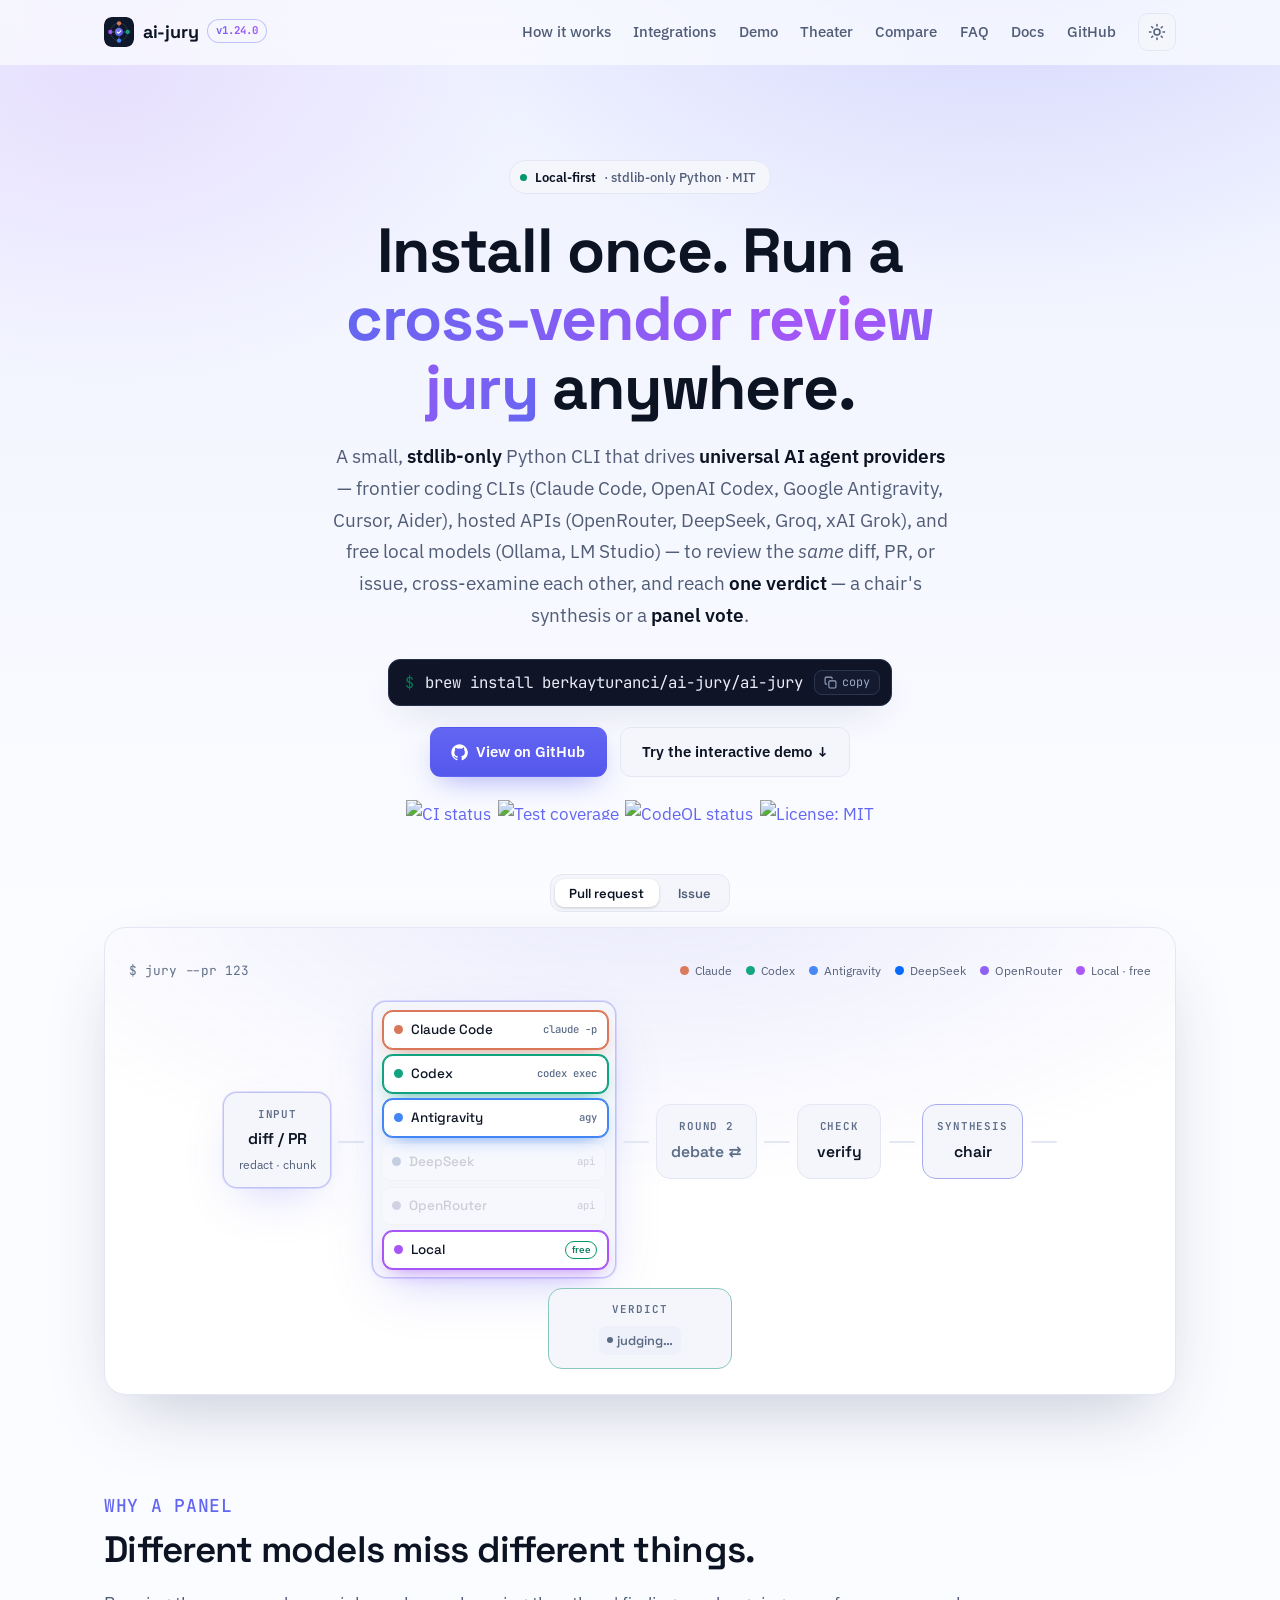
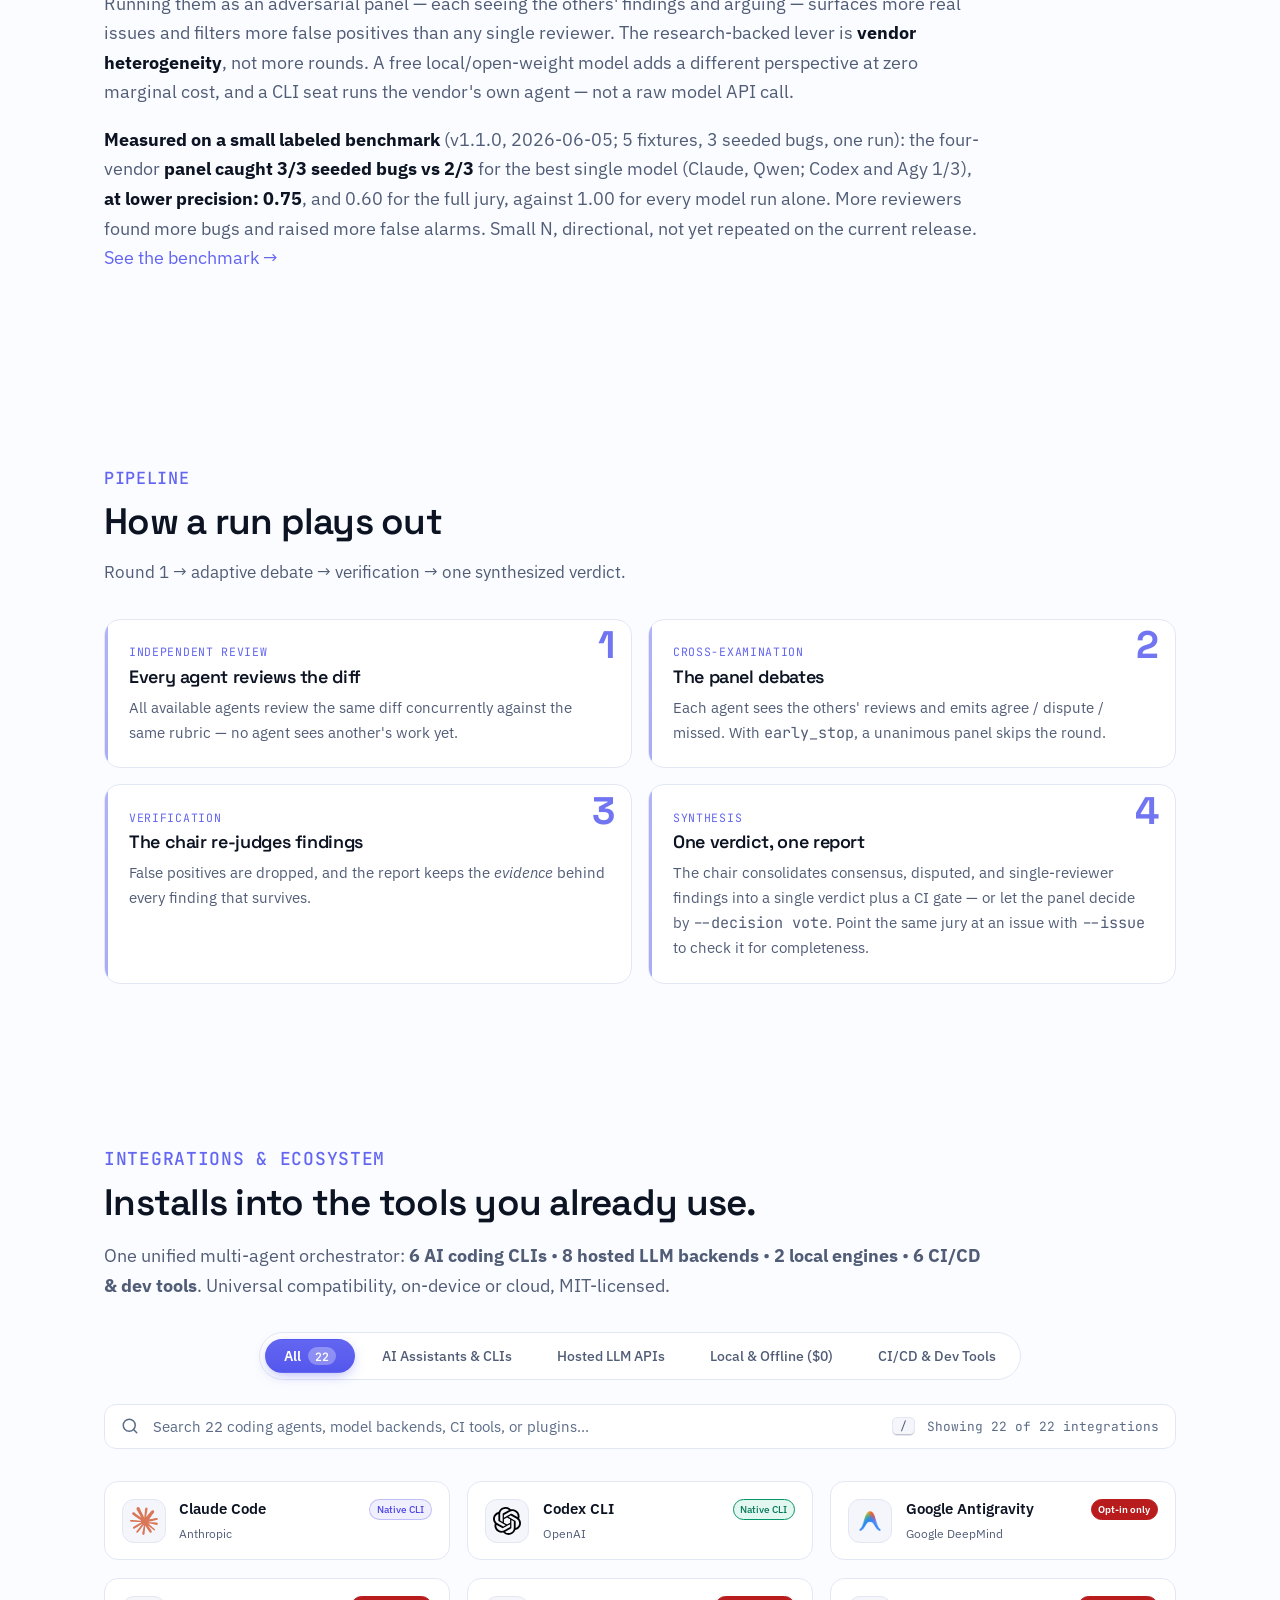
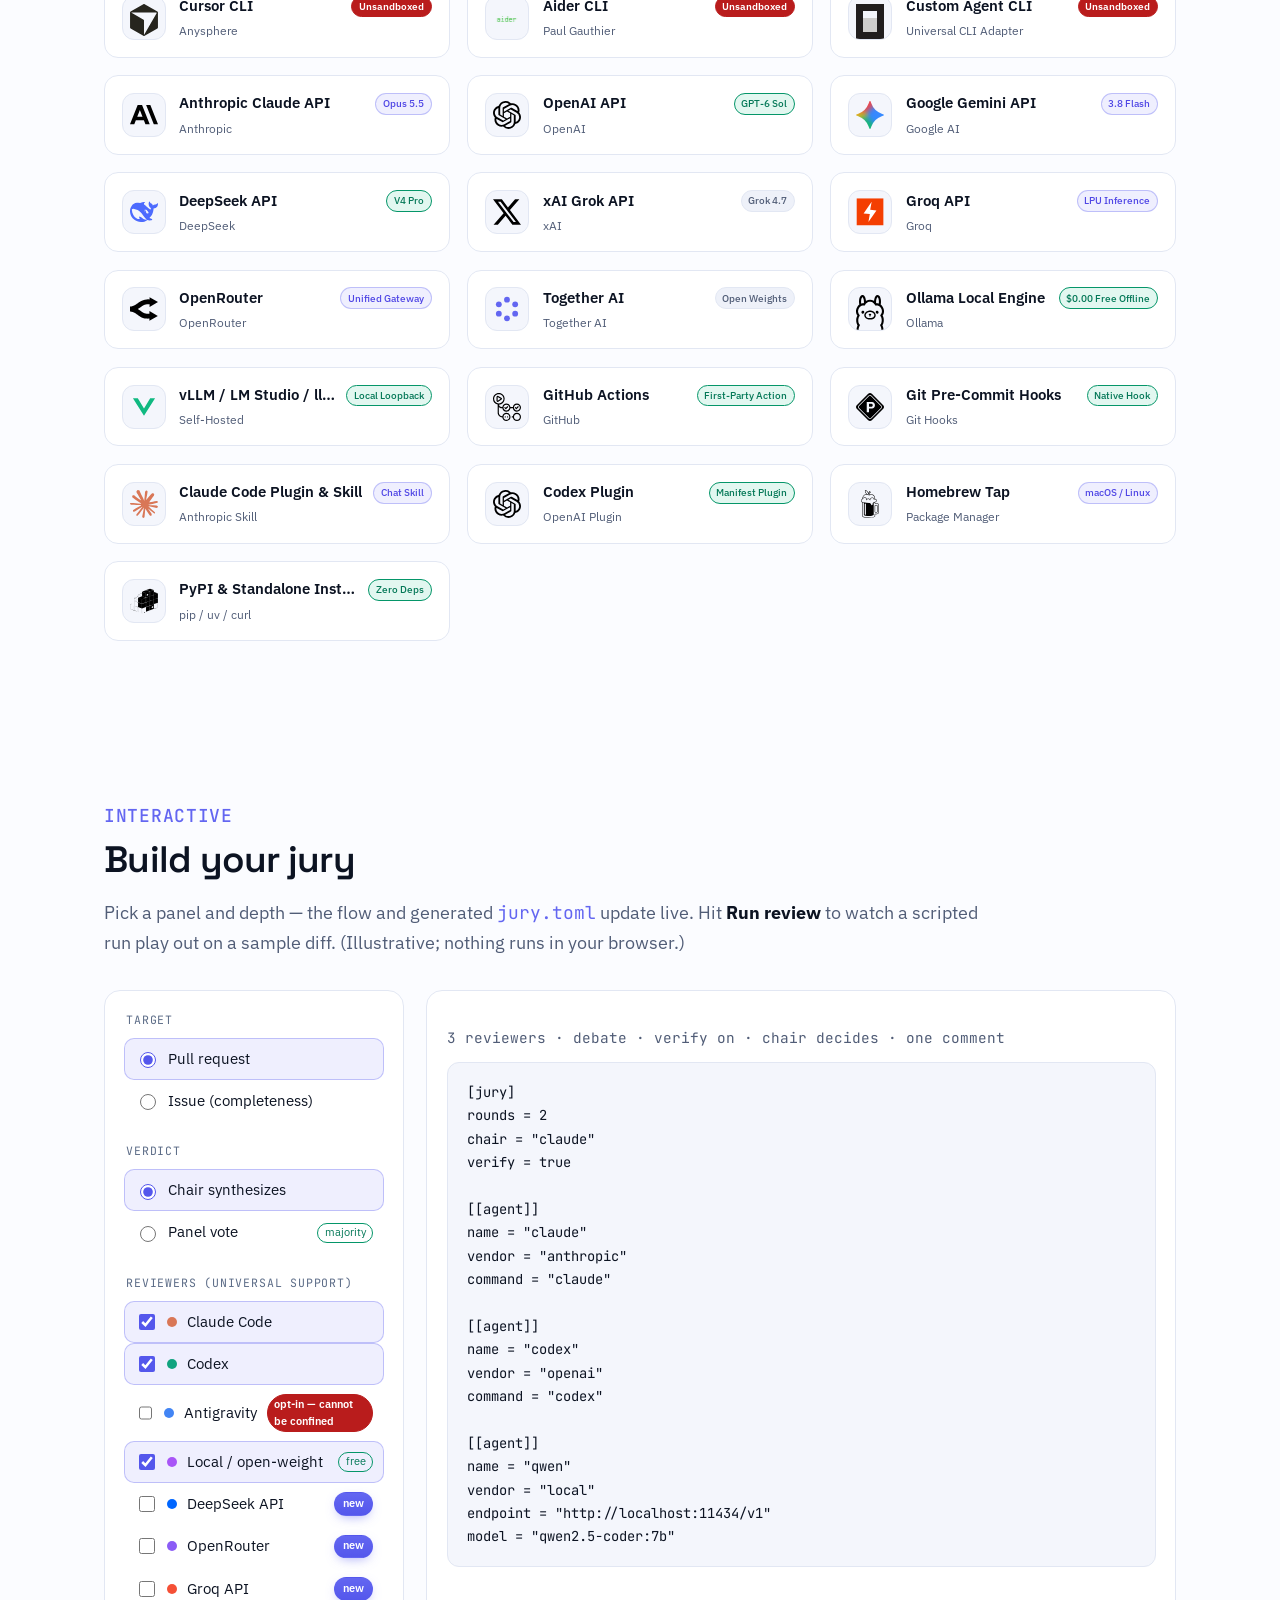
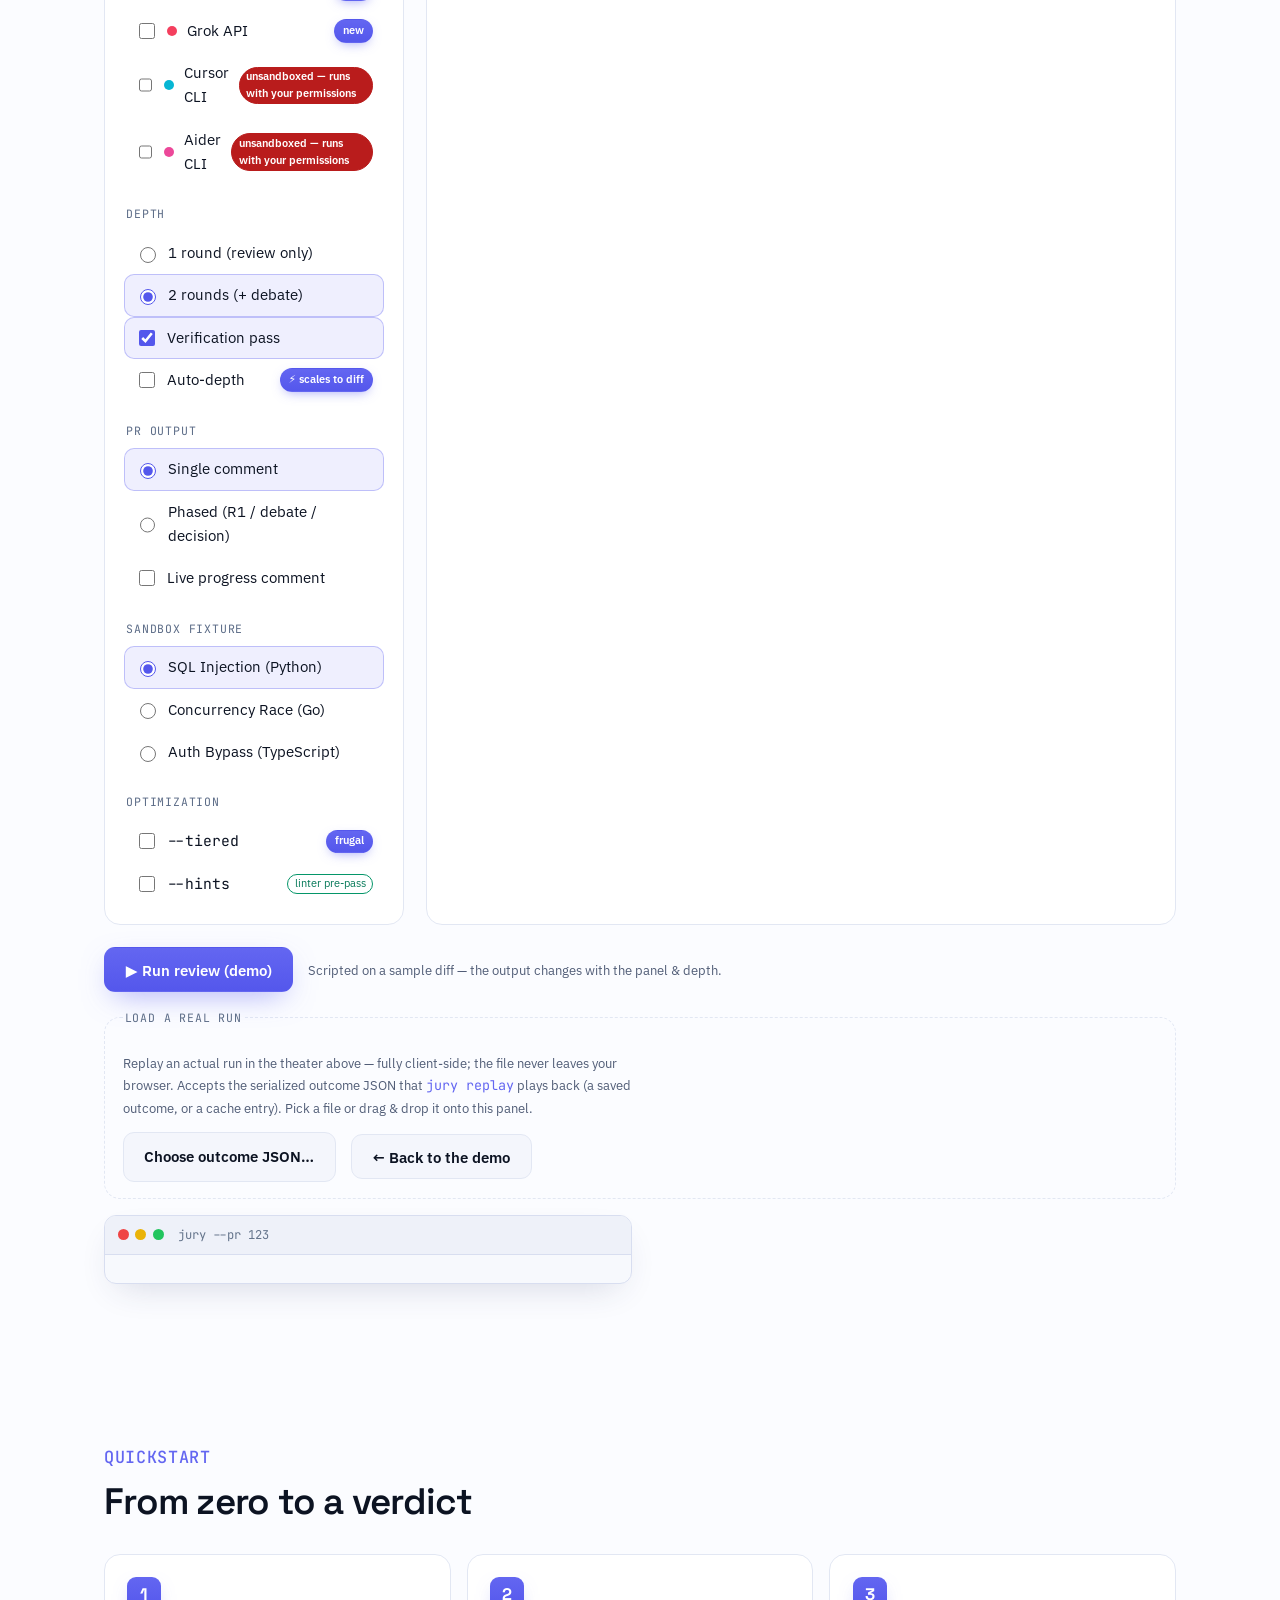
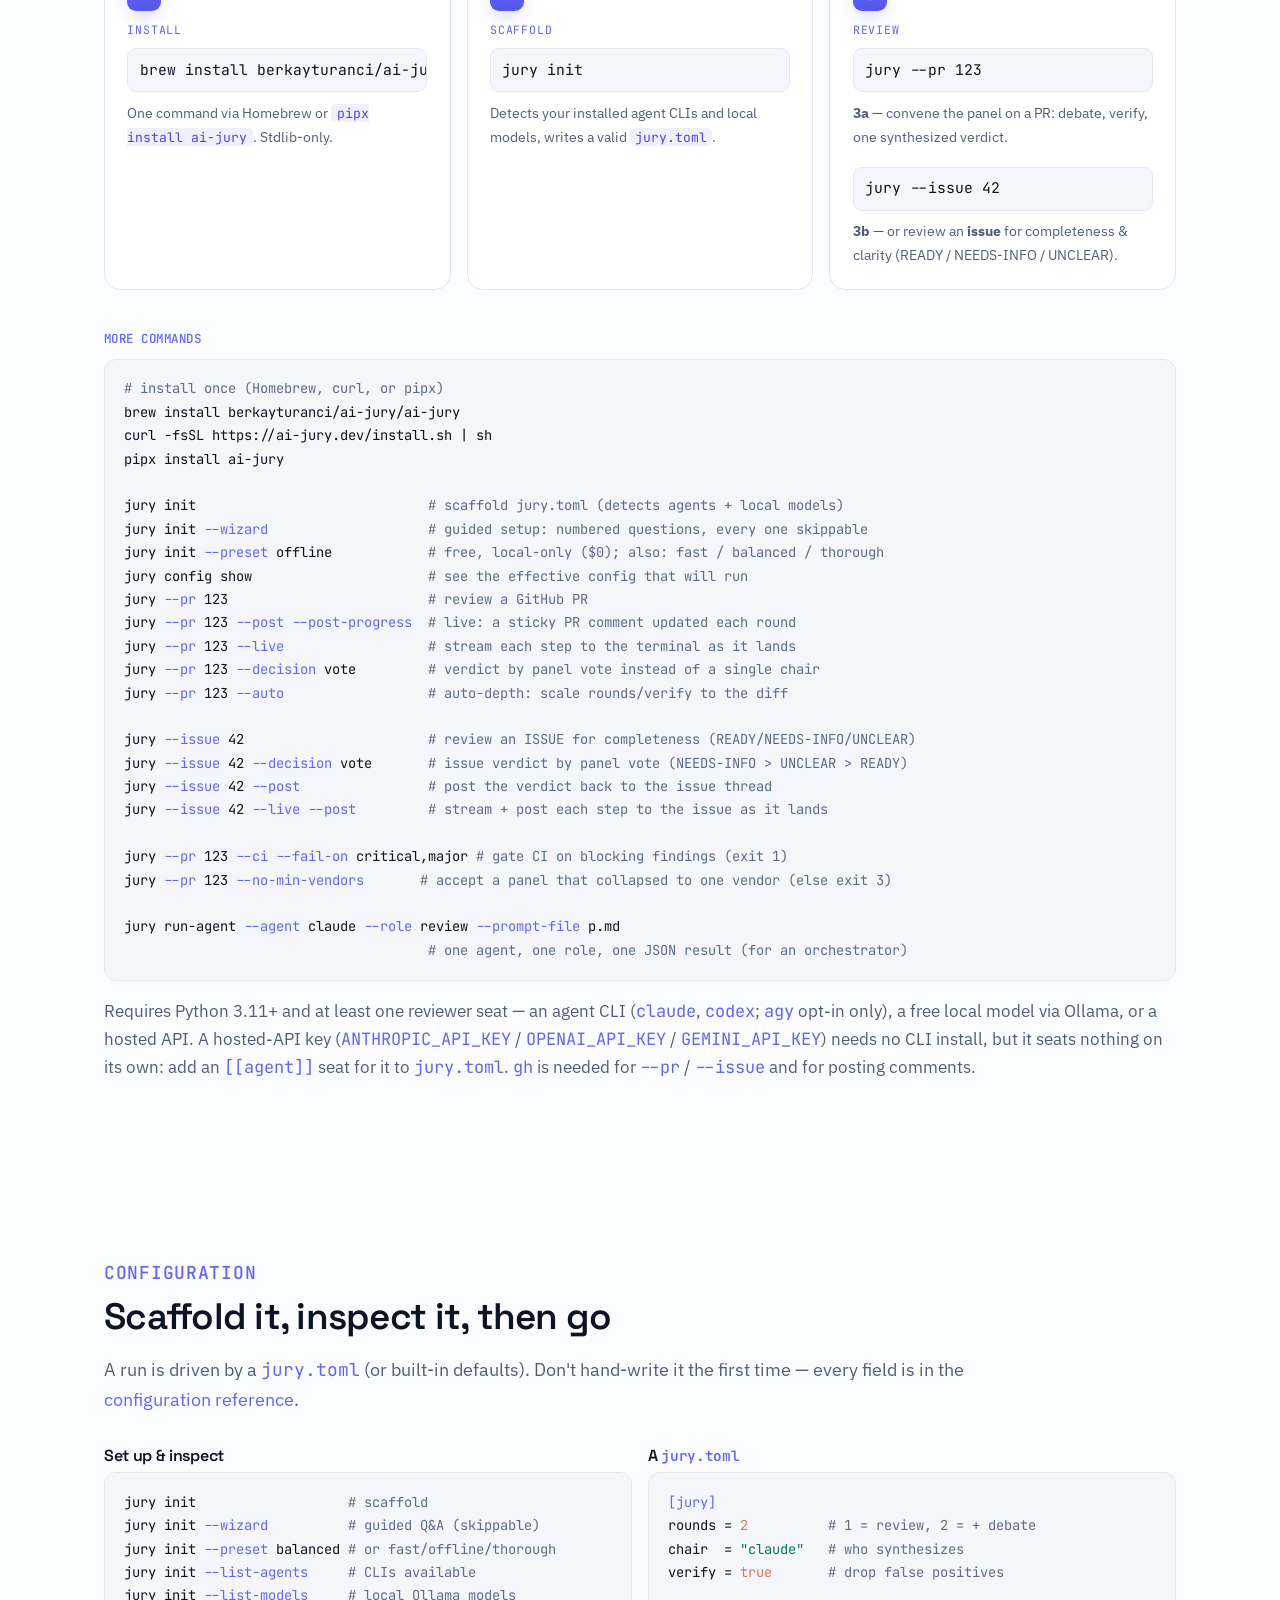
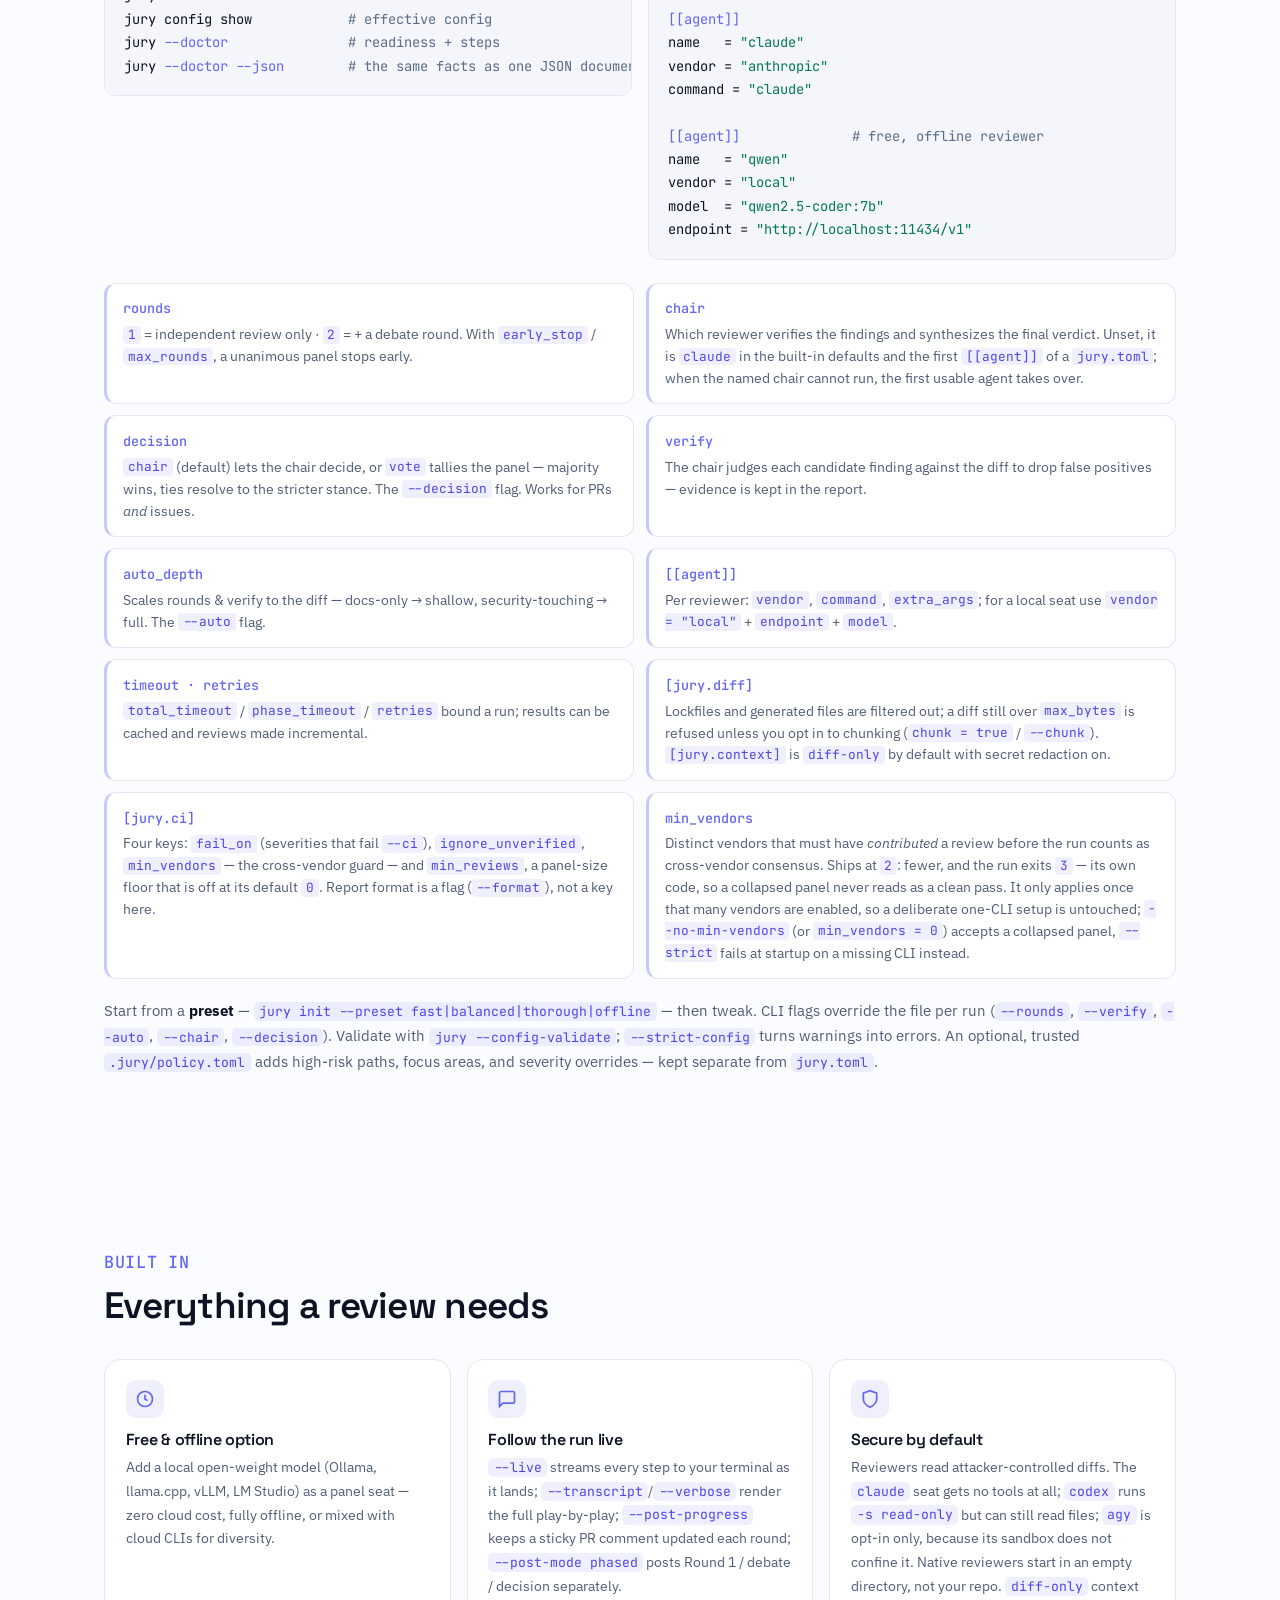
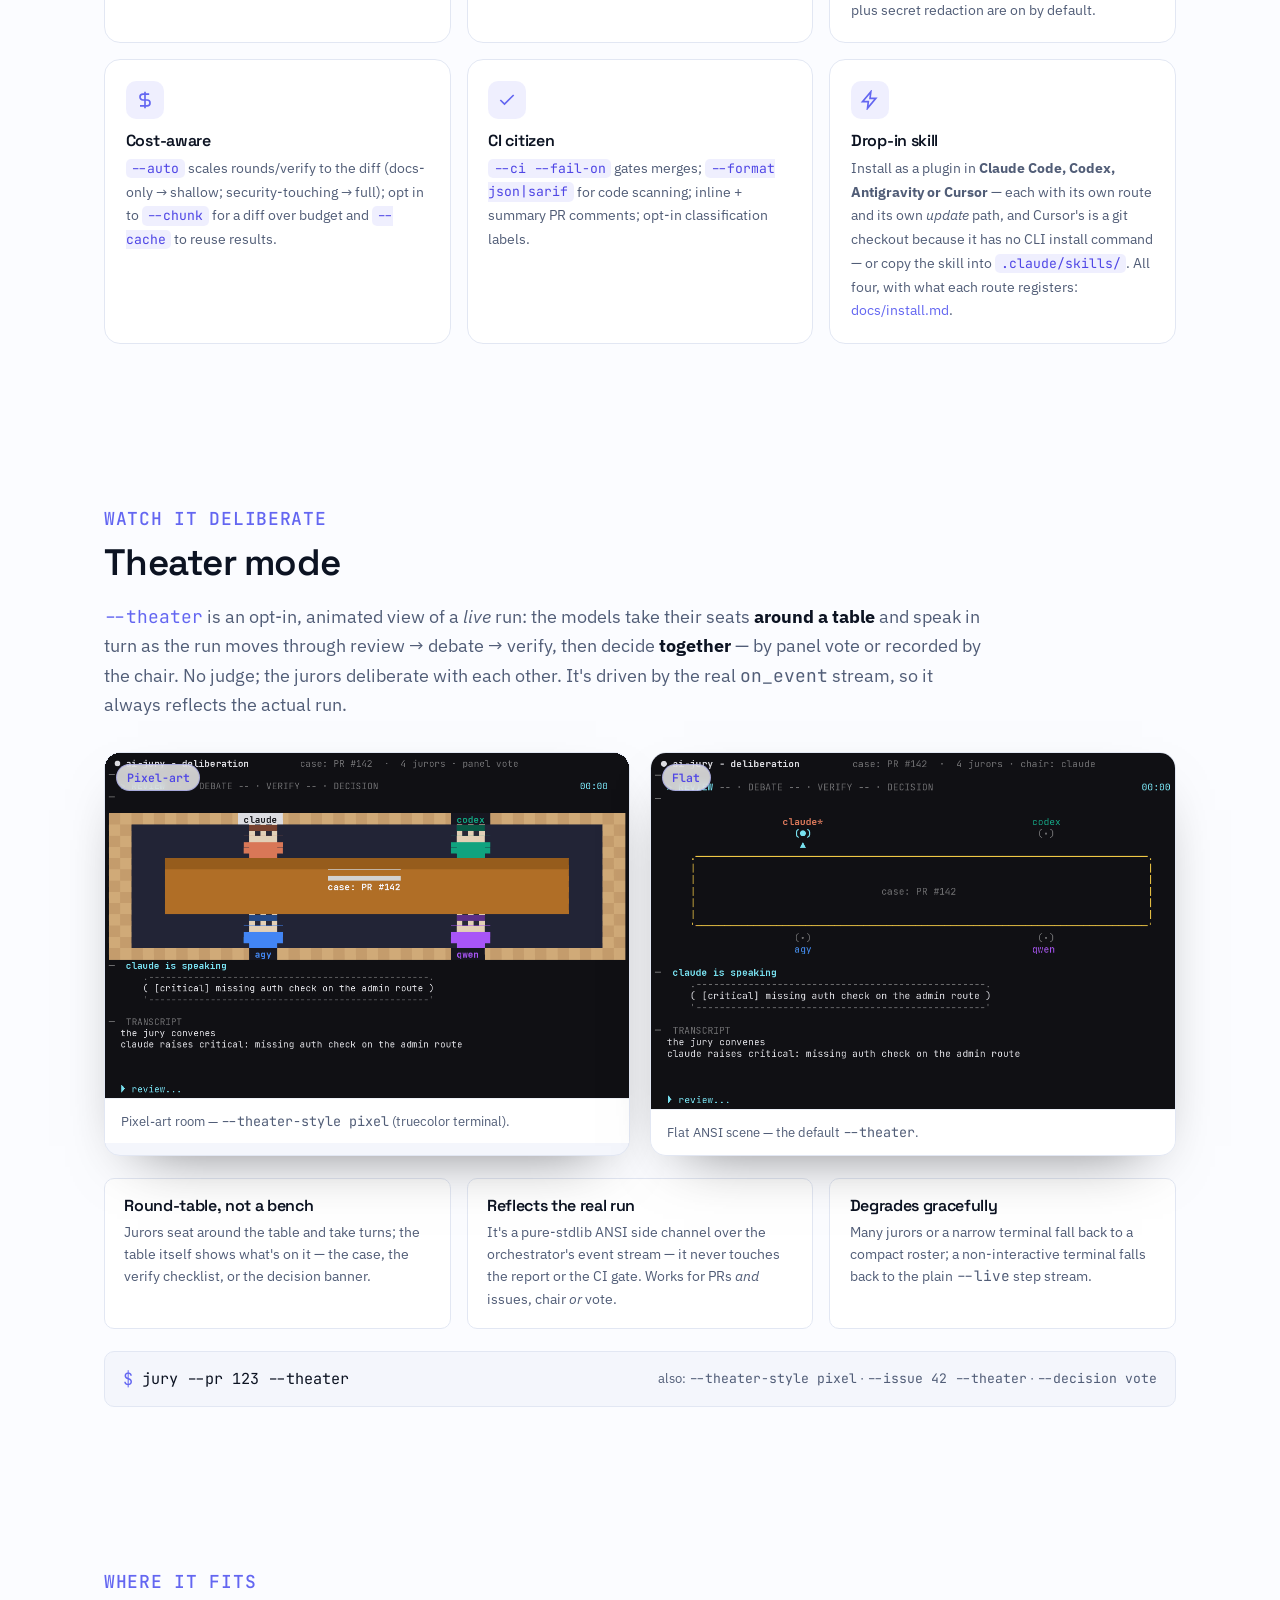
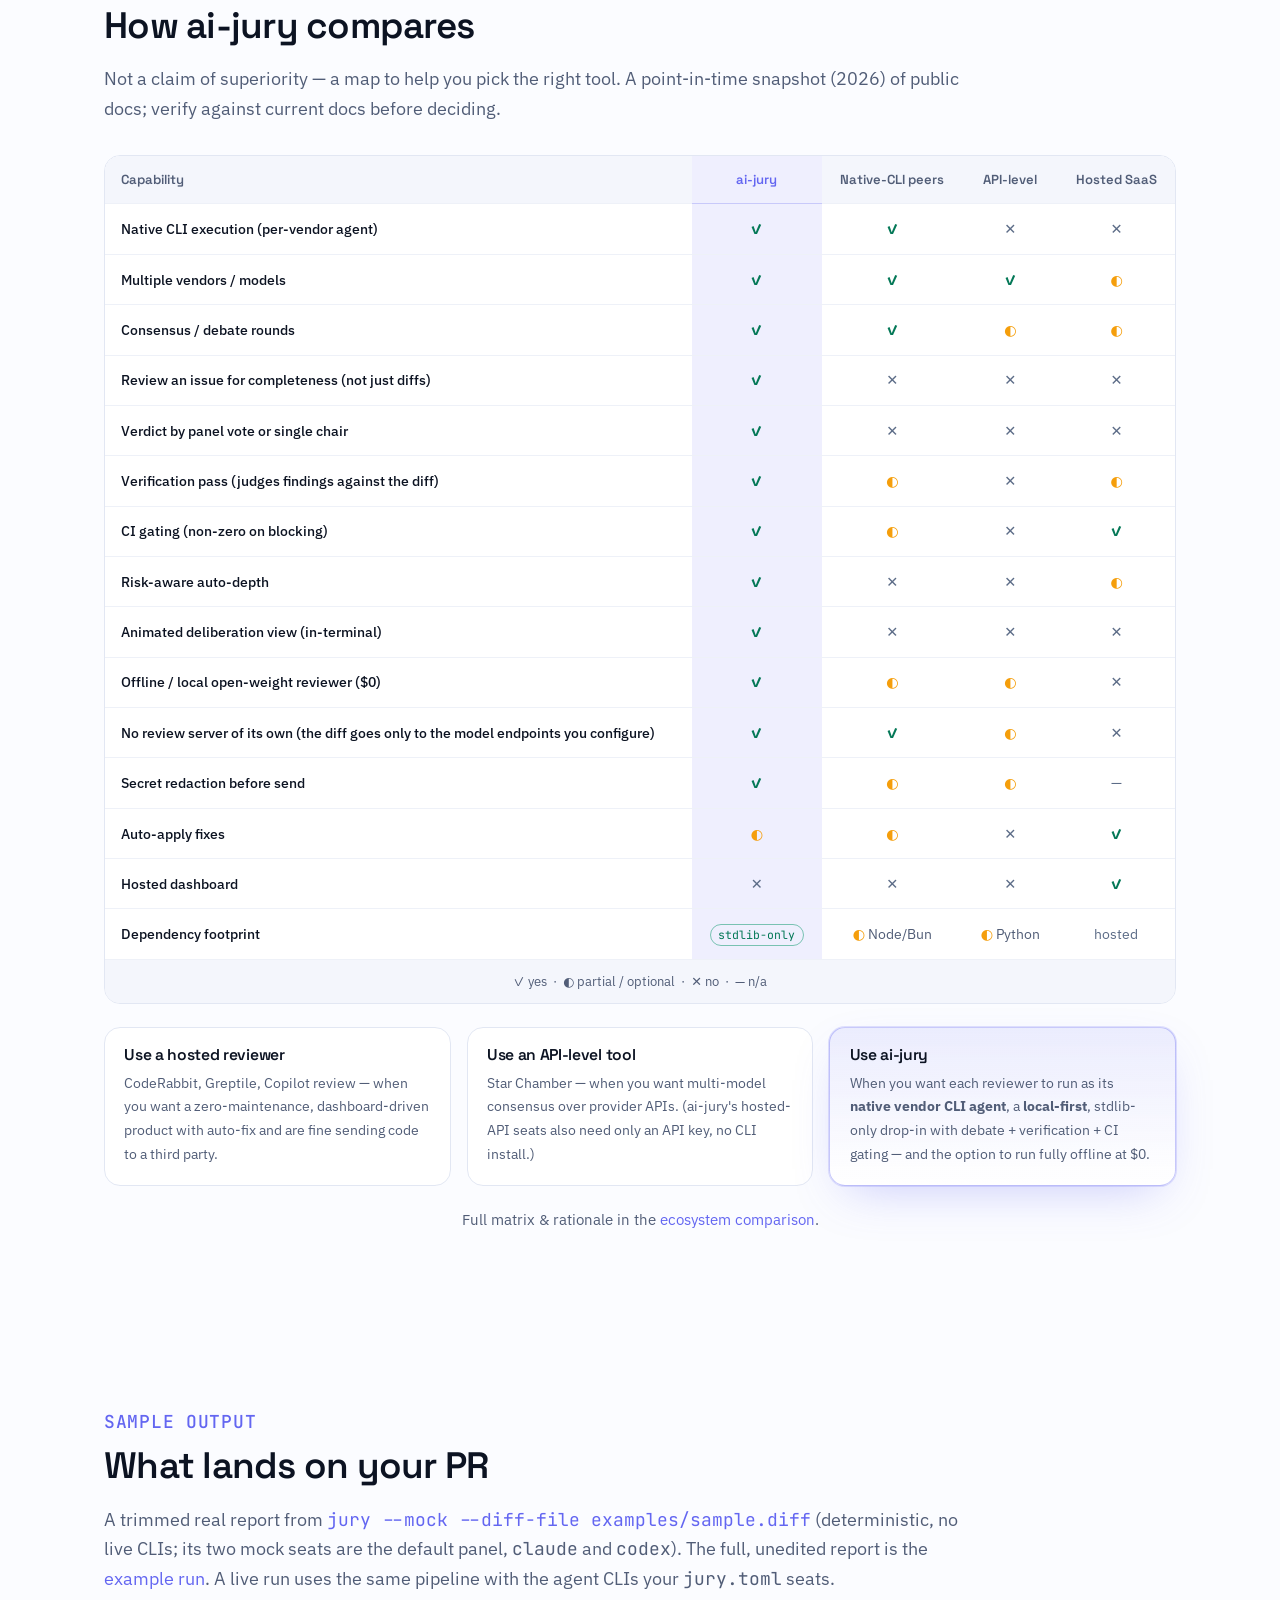
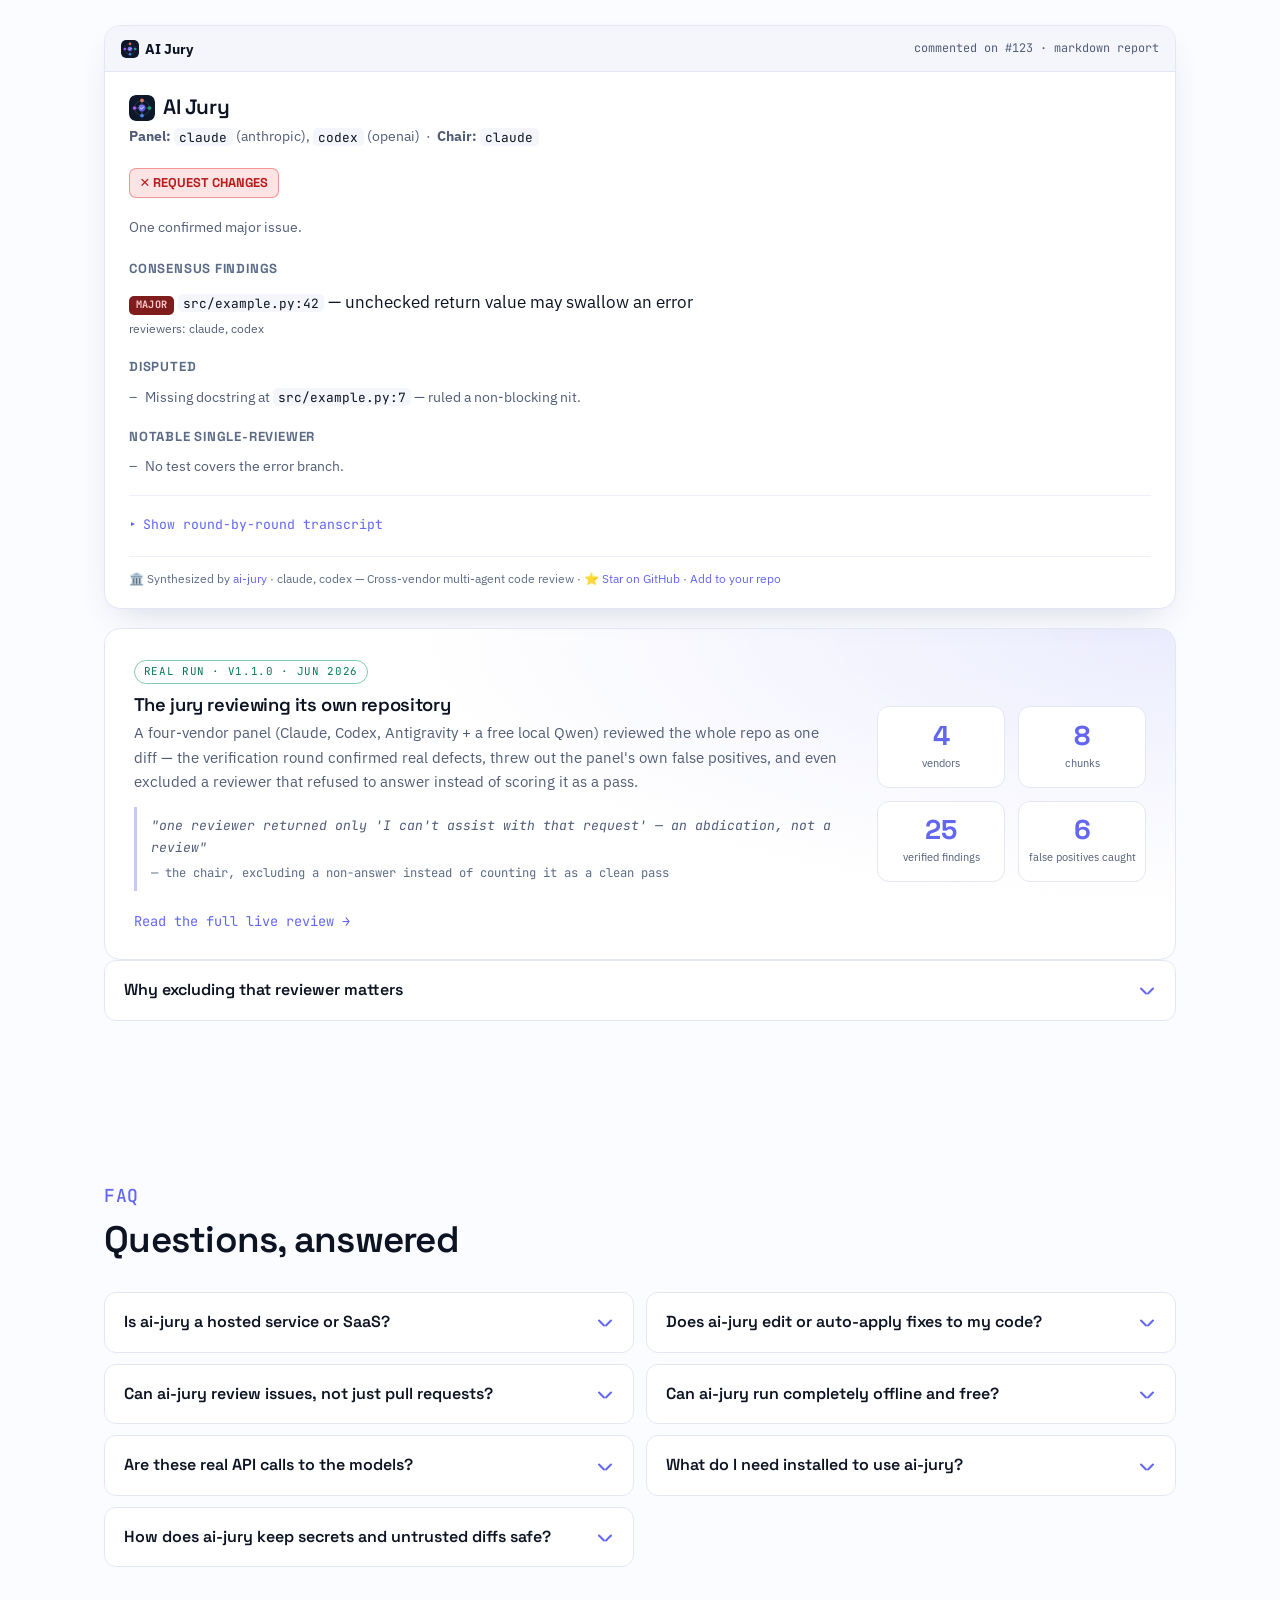
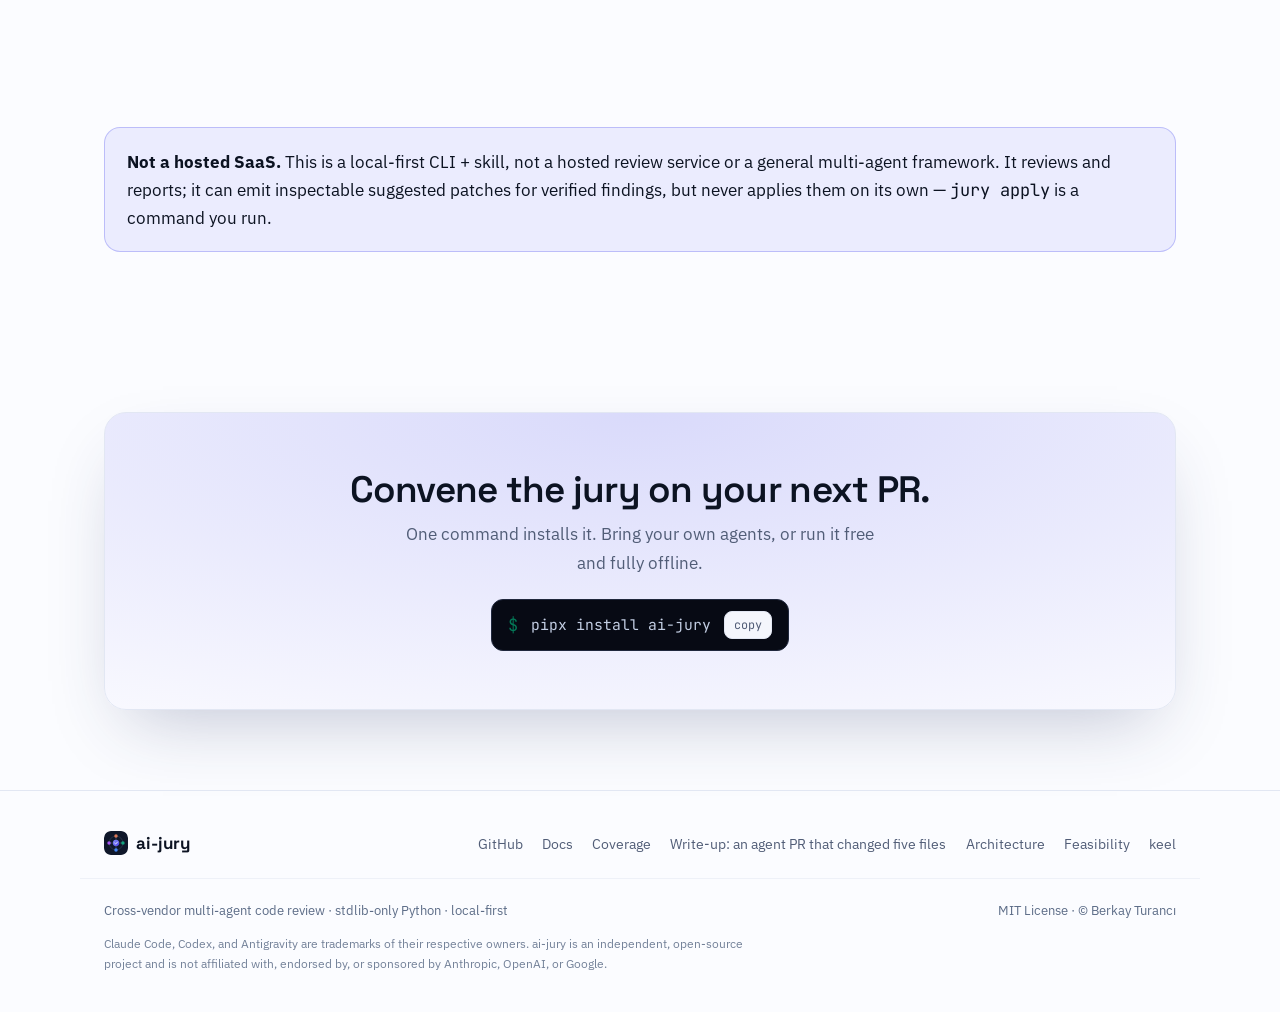
==== commit 41715109: "release: 1.24.0 (#942) Every release surface moves to 1.24.0 (make release-check: 15 files agree; pl" ====
--- a/website/index.html
+++ b/website/index.html
@@ -163,7 +163,7 @@
     <div class="wrap nav-inner">
       <div class="brand">
         <a class="brand-link" href="#top"><img src="assets/logos/mark-convergence.svg" alt="" /> ai-jury</a>
-        <a class="ver" id="site-version" href="https://github.com/berkayturanci/ai-jury/releases/latest">v1.23.0</a>
+        <a class="ver" id="site-version" href="https://github.com/berkayturanci/ai-jury/releases/latest">v1.24.0</a>
       </div>
       <div class="nav-links">
         <a class="nav-link hide-sm" href="#how">How it works</a>
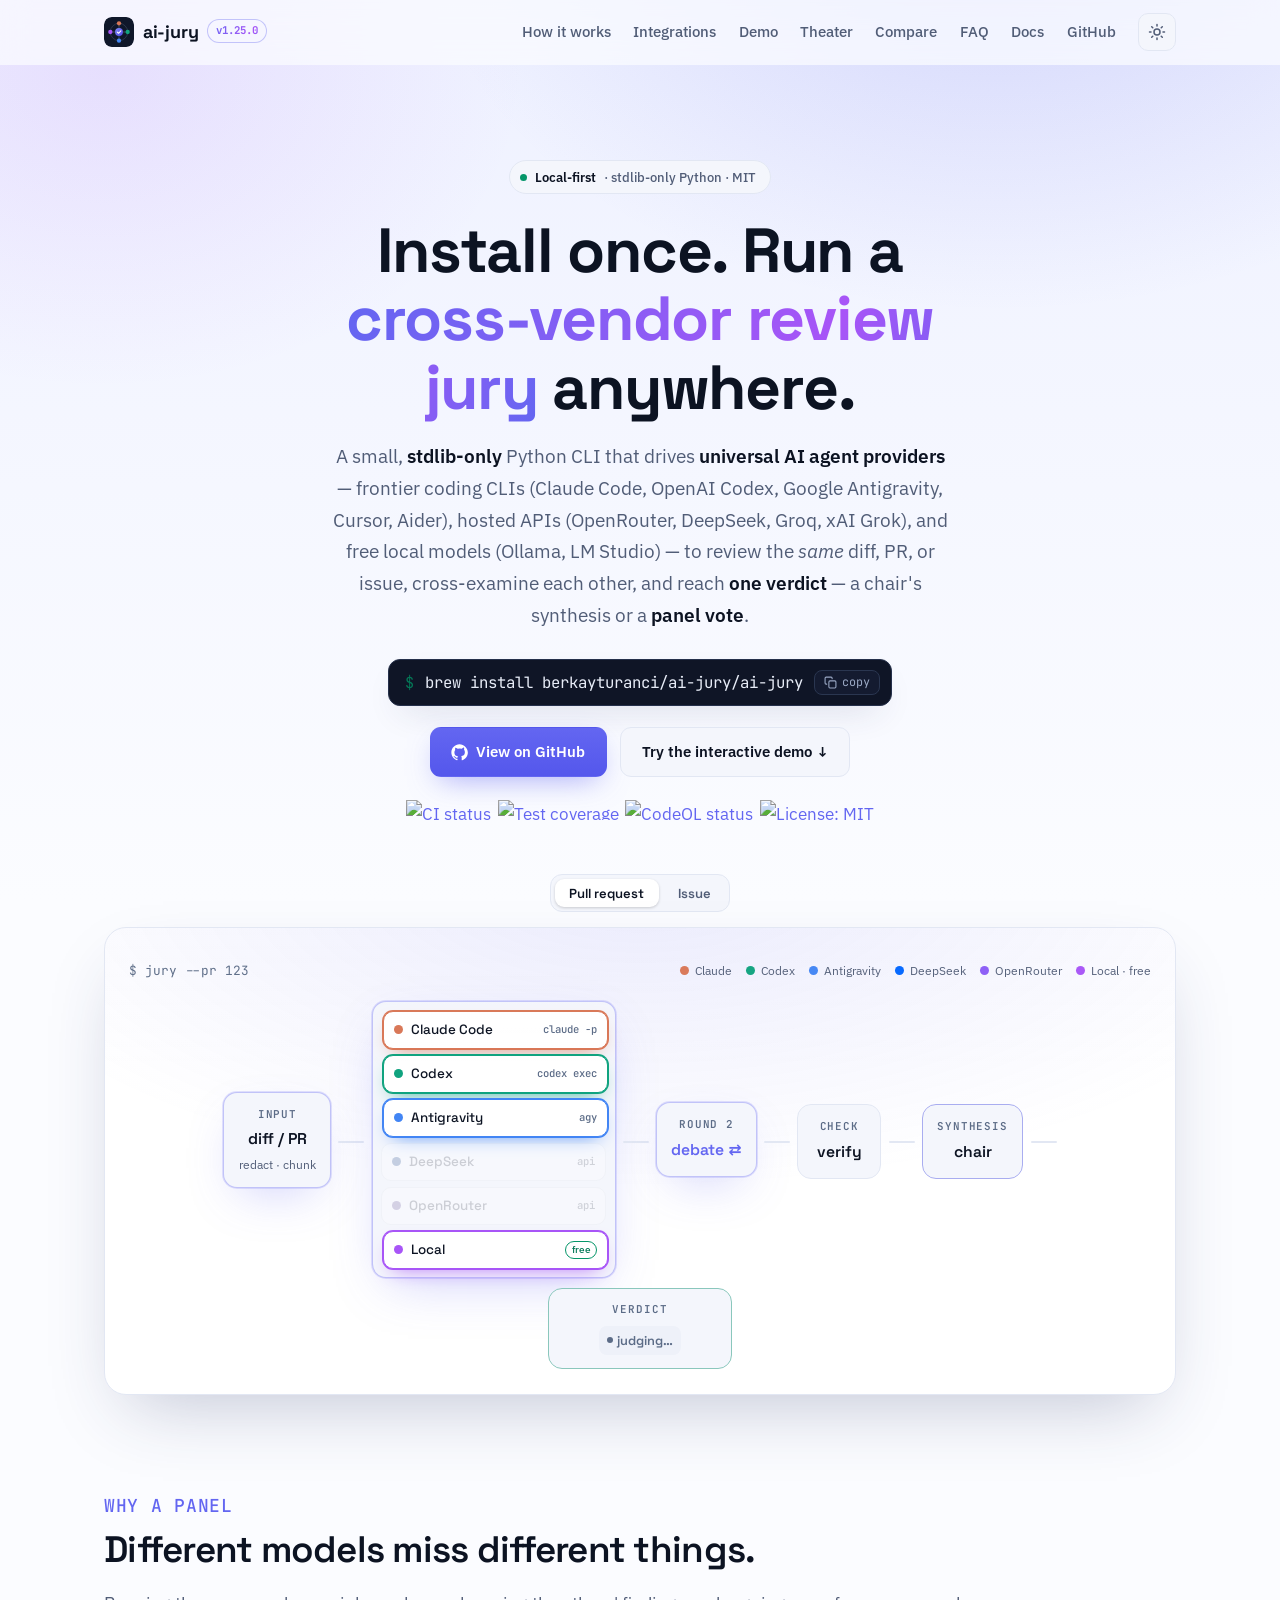
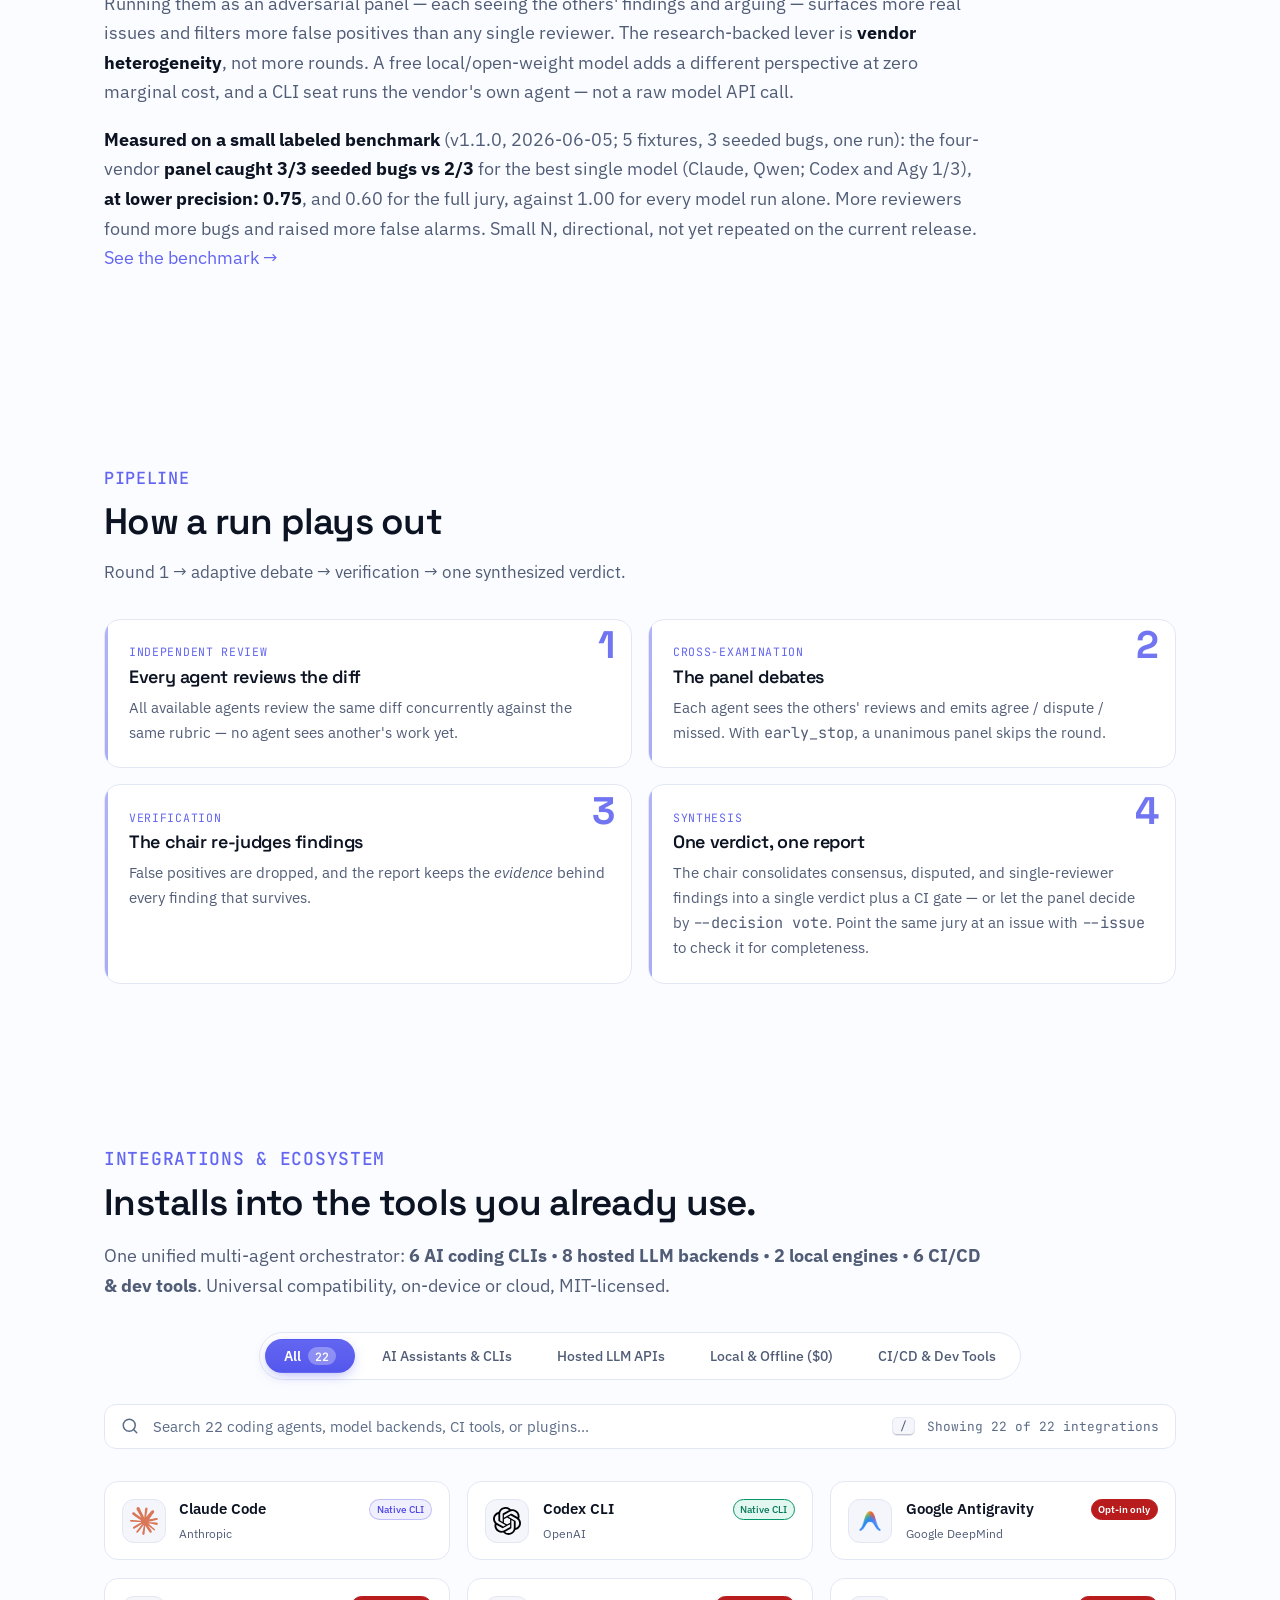
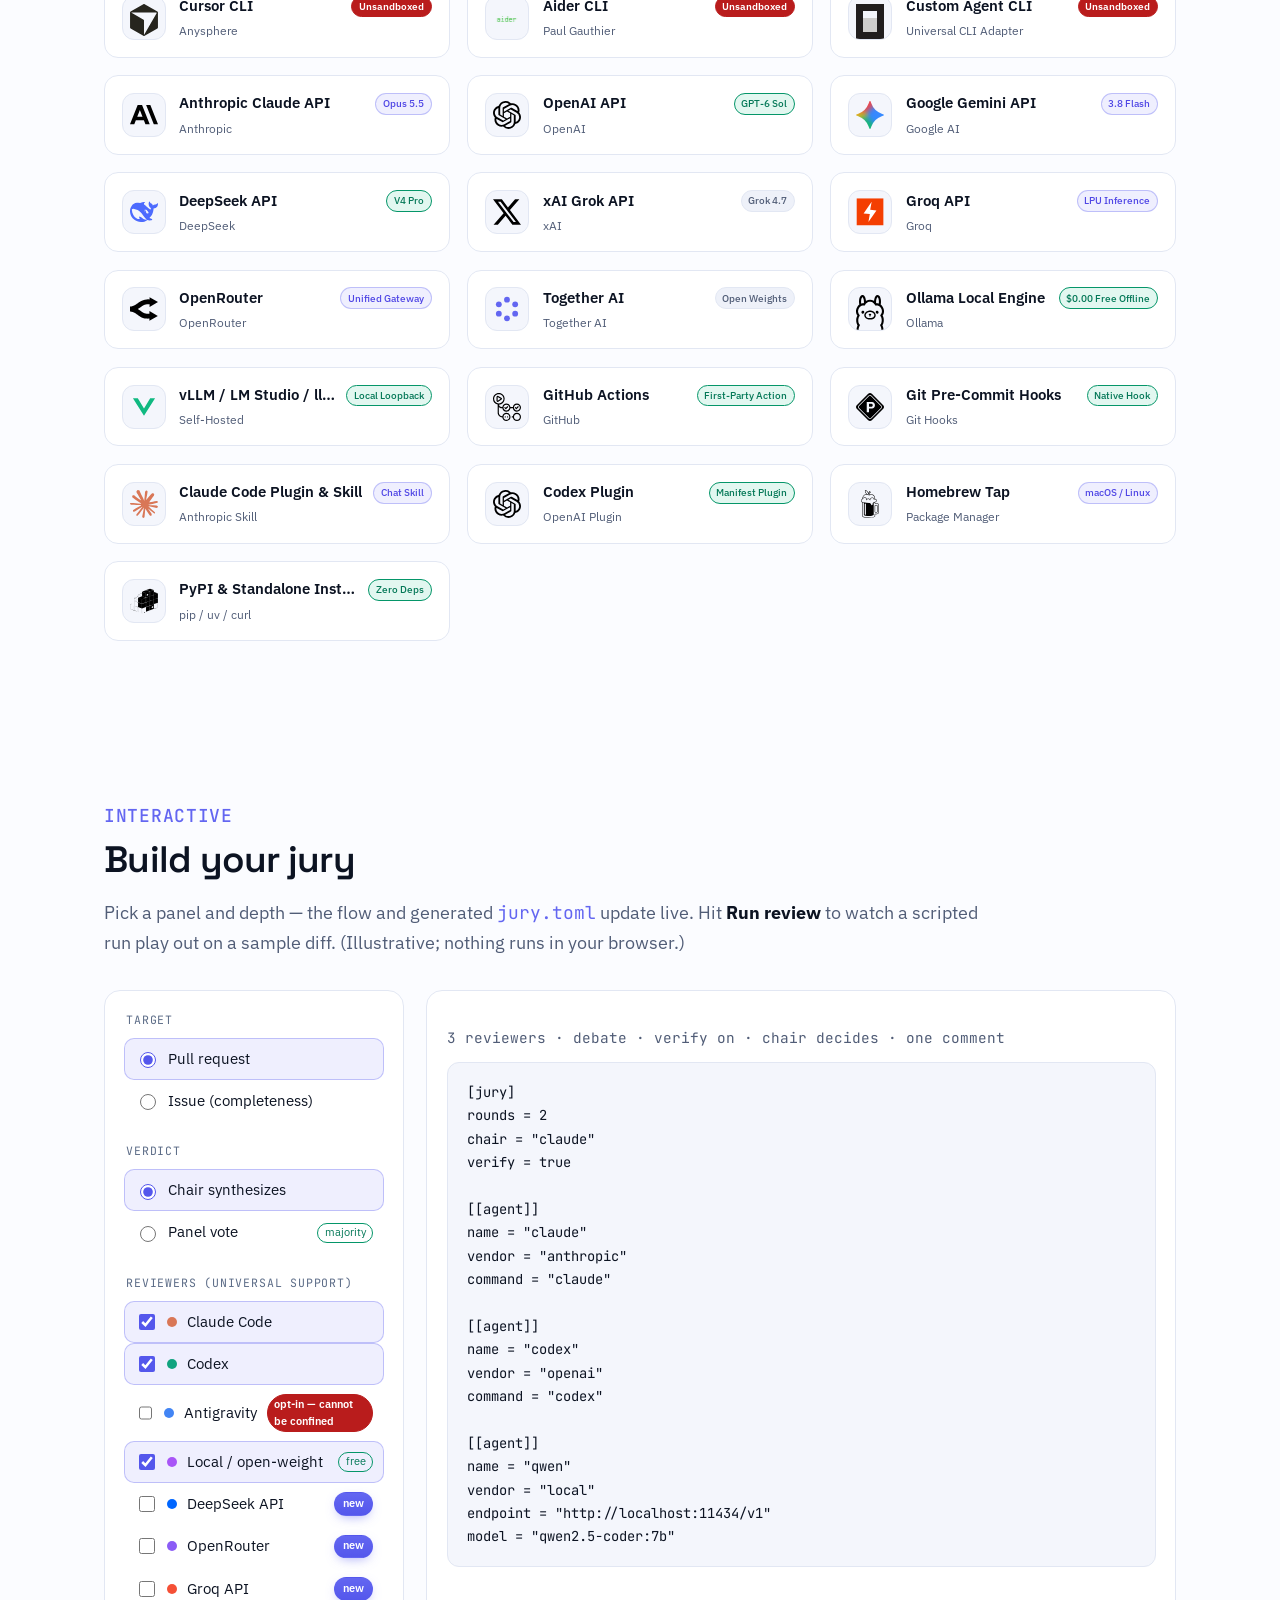
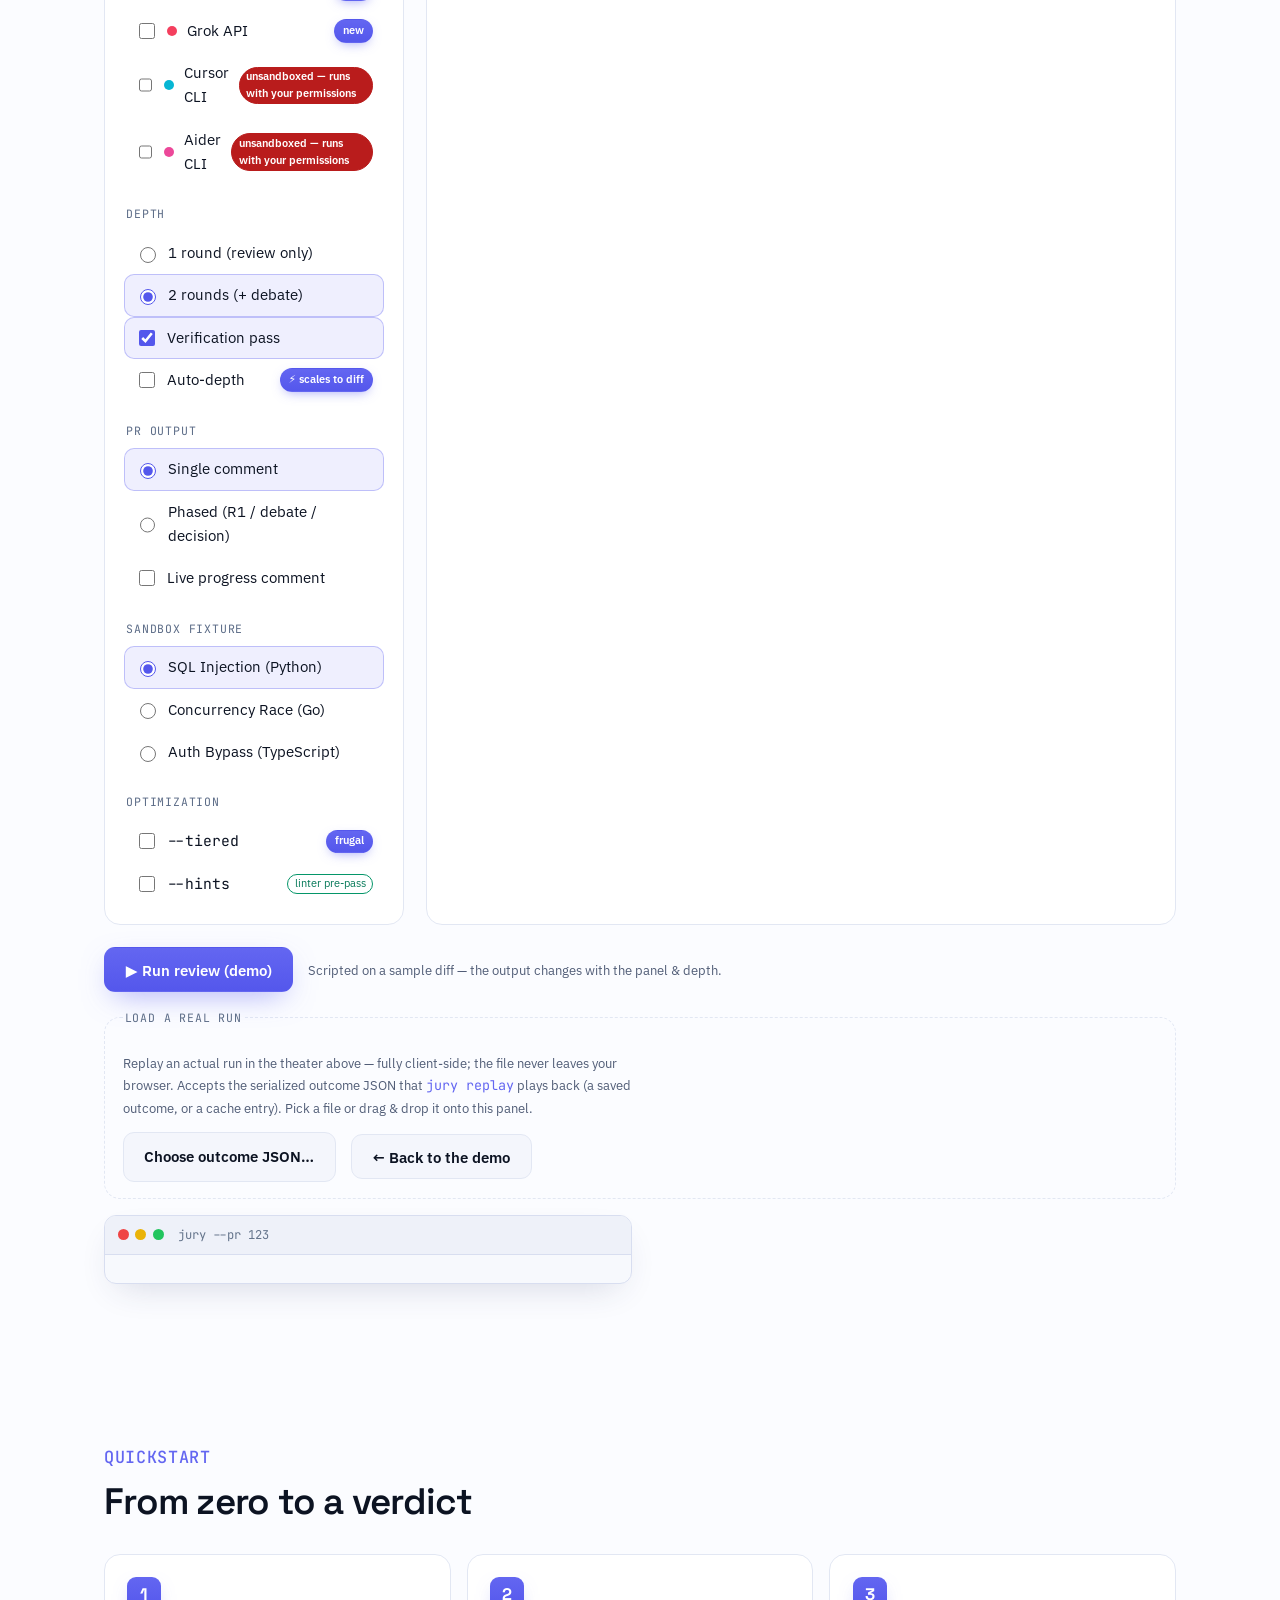
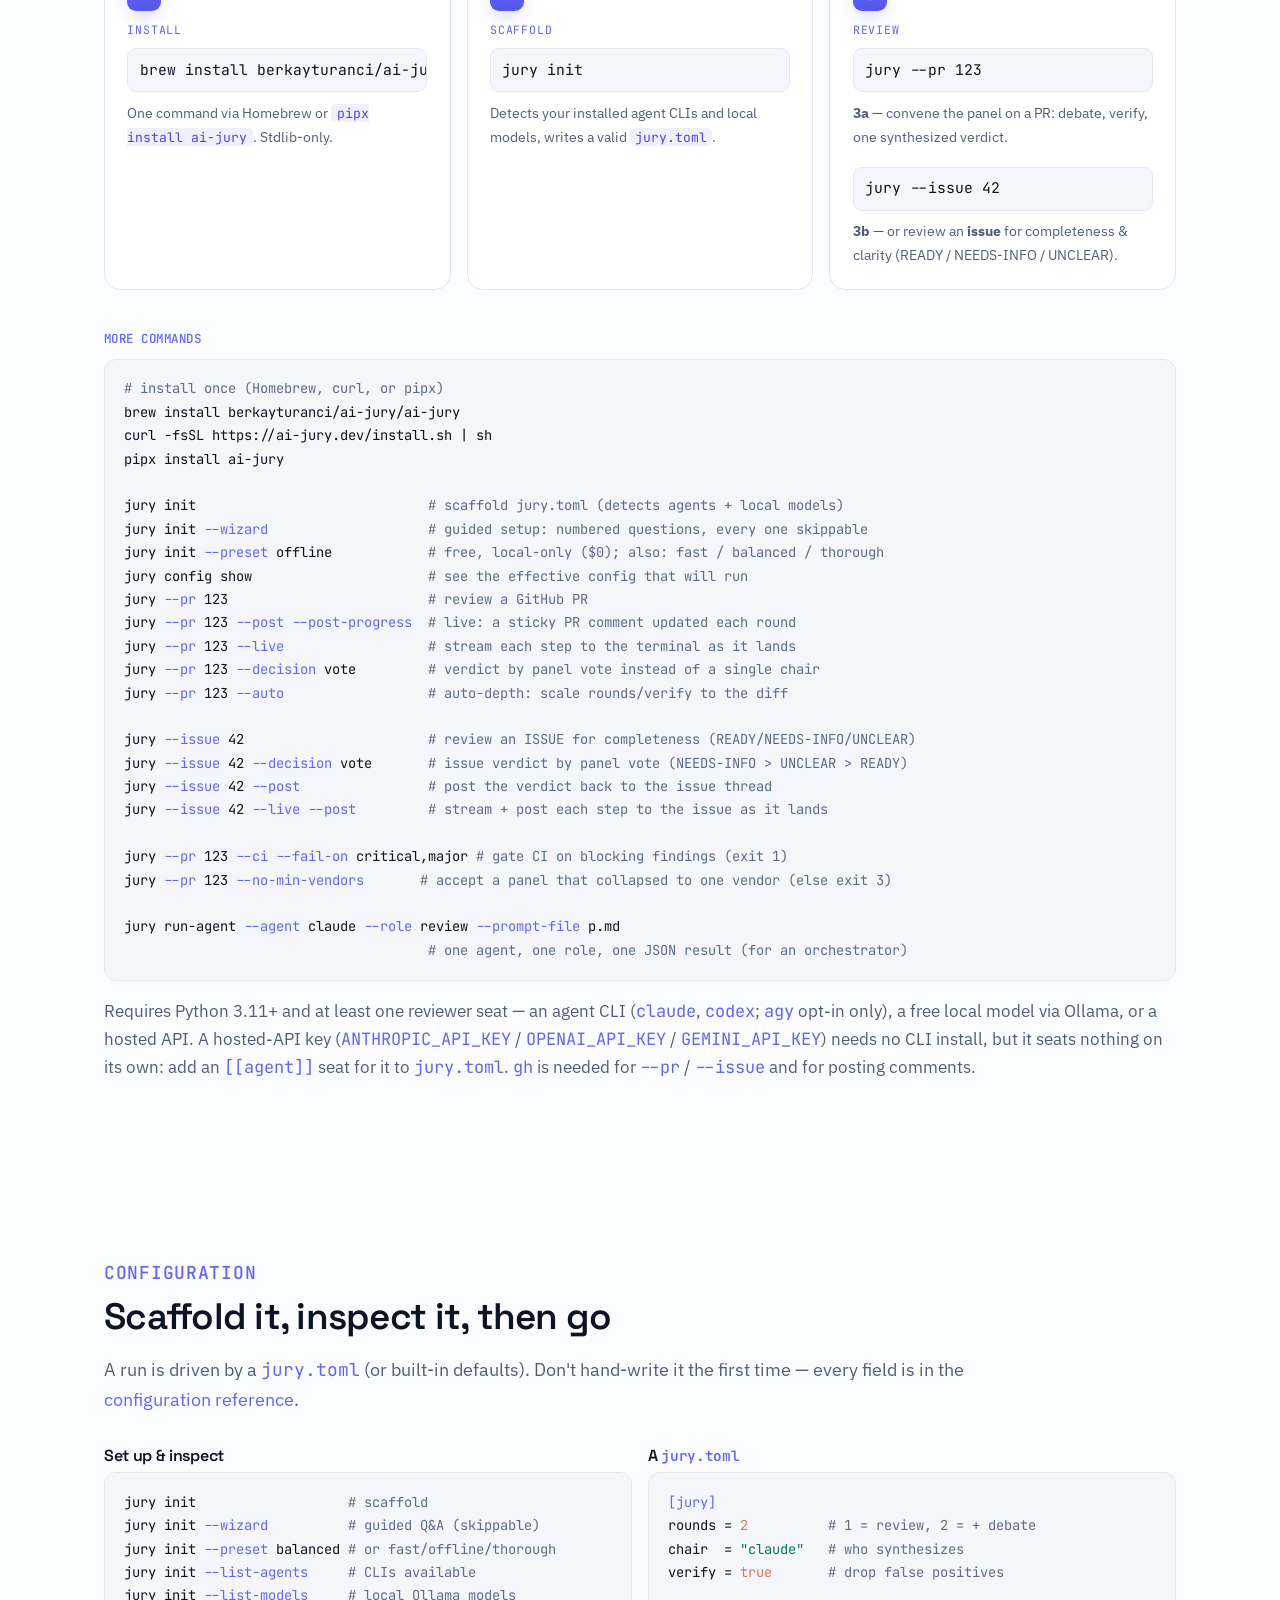
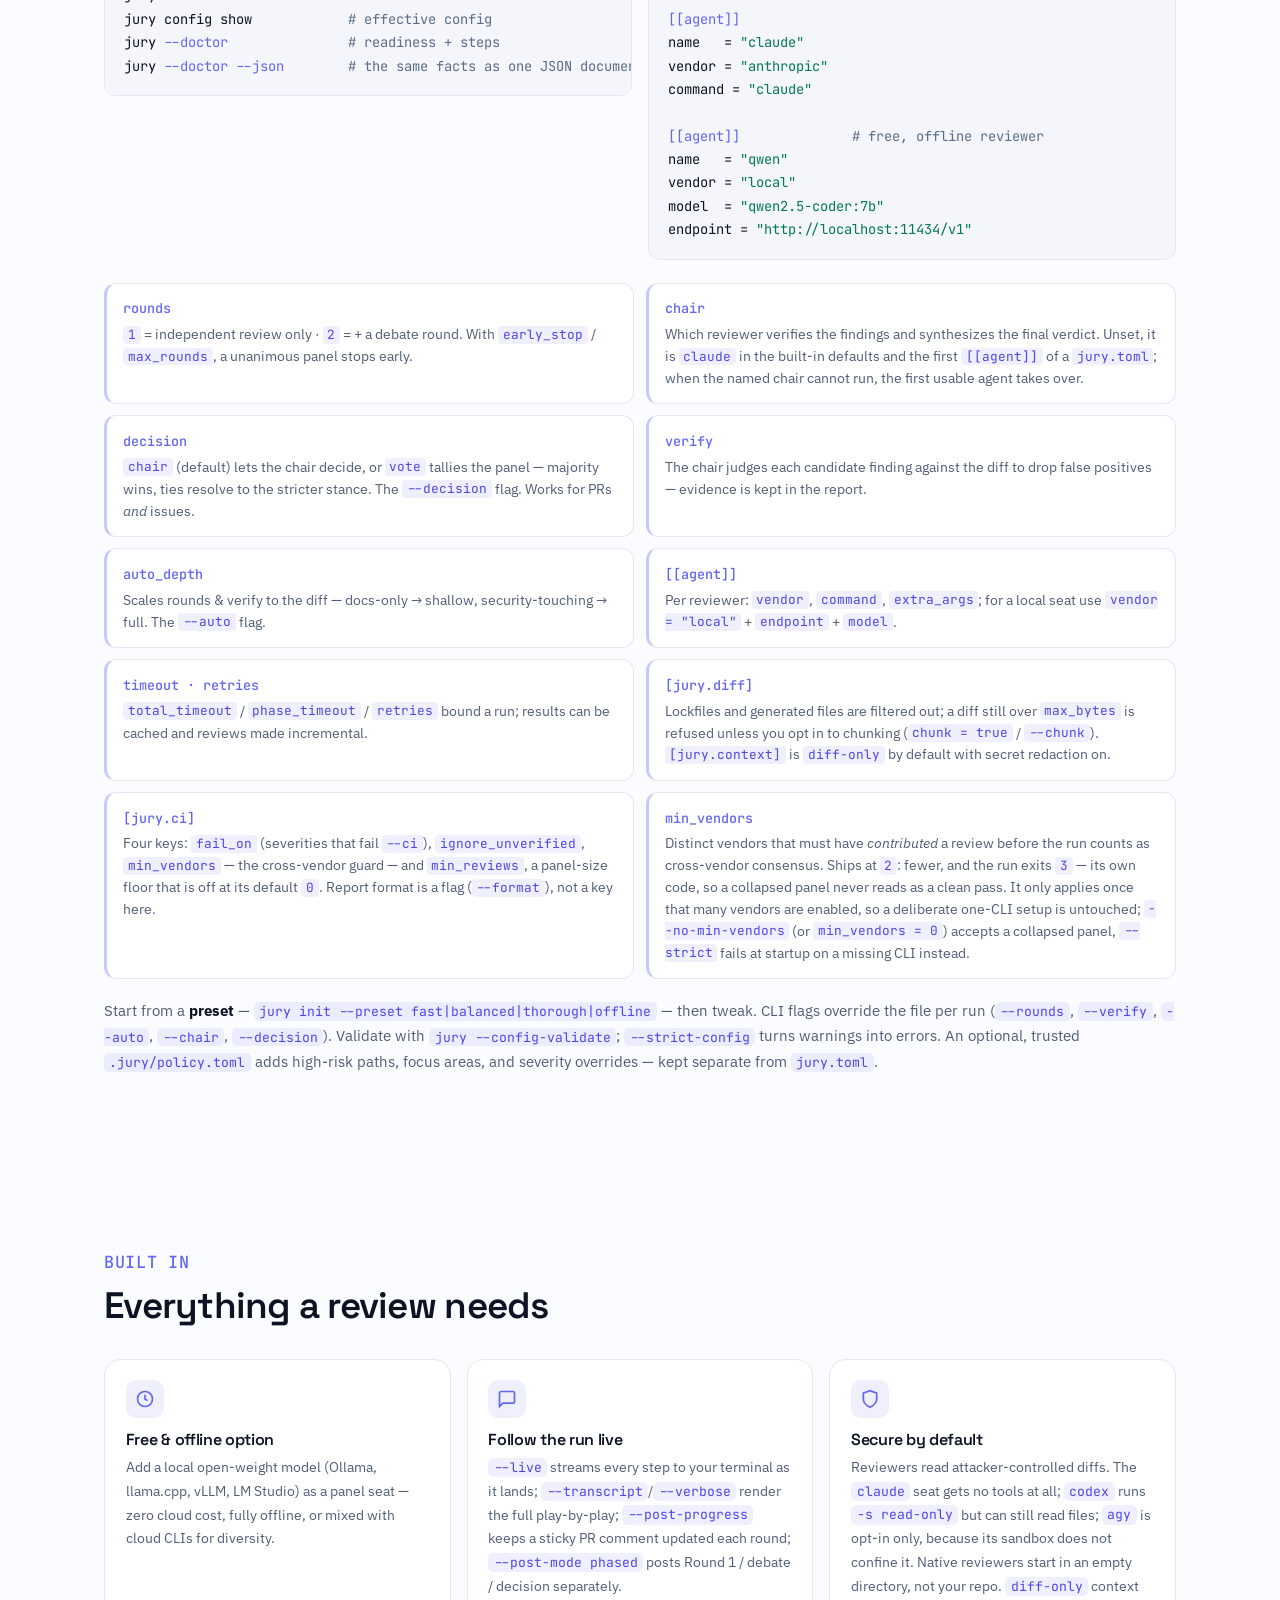
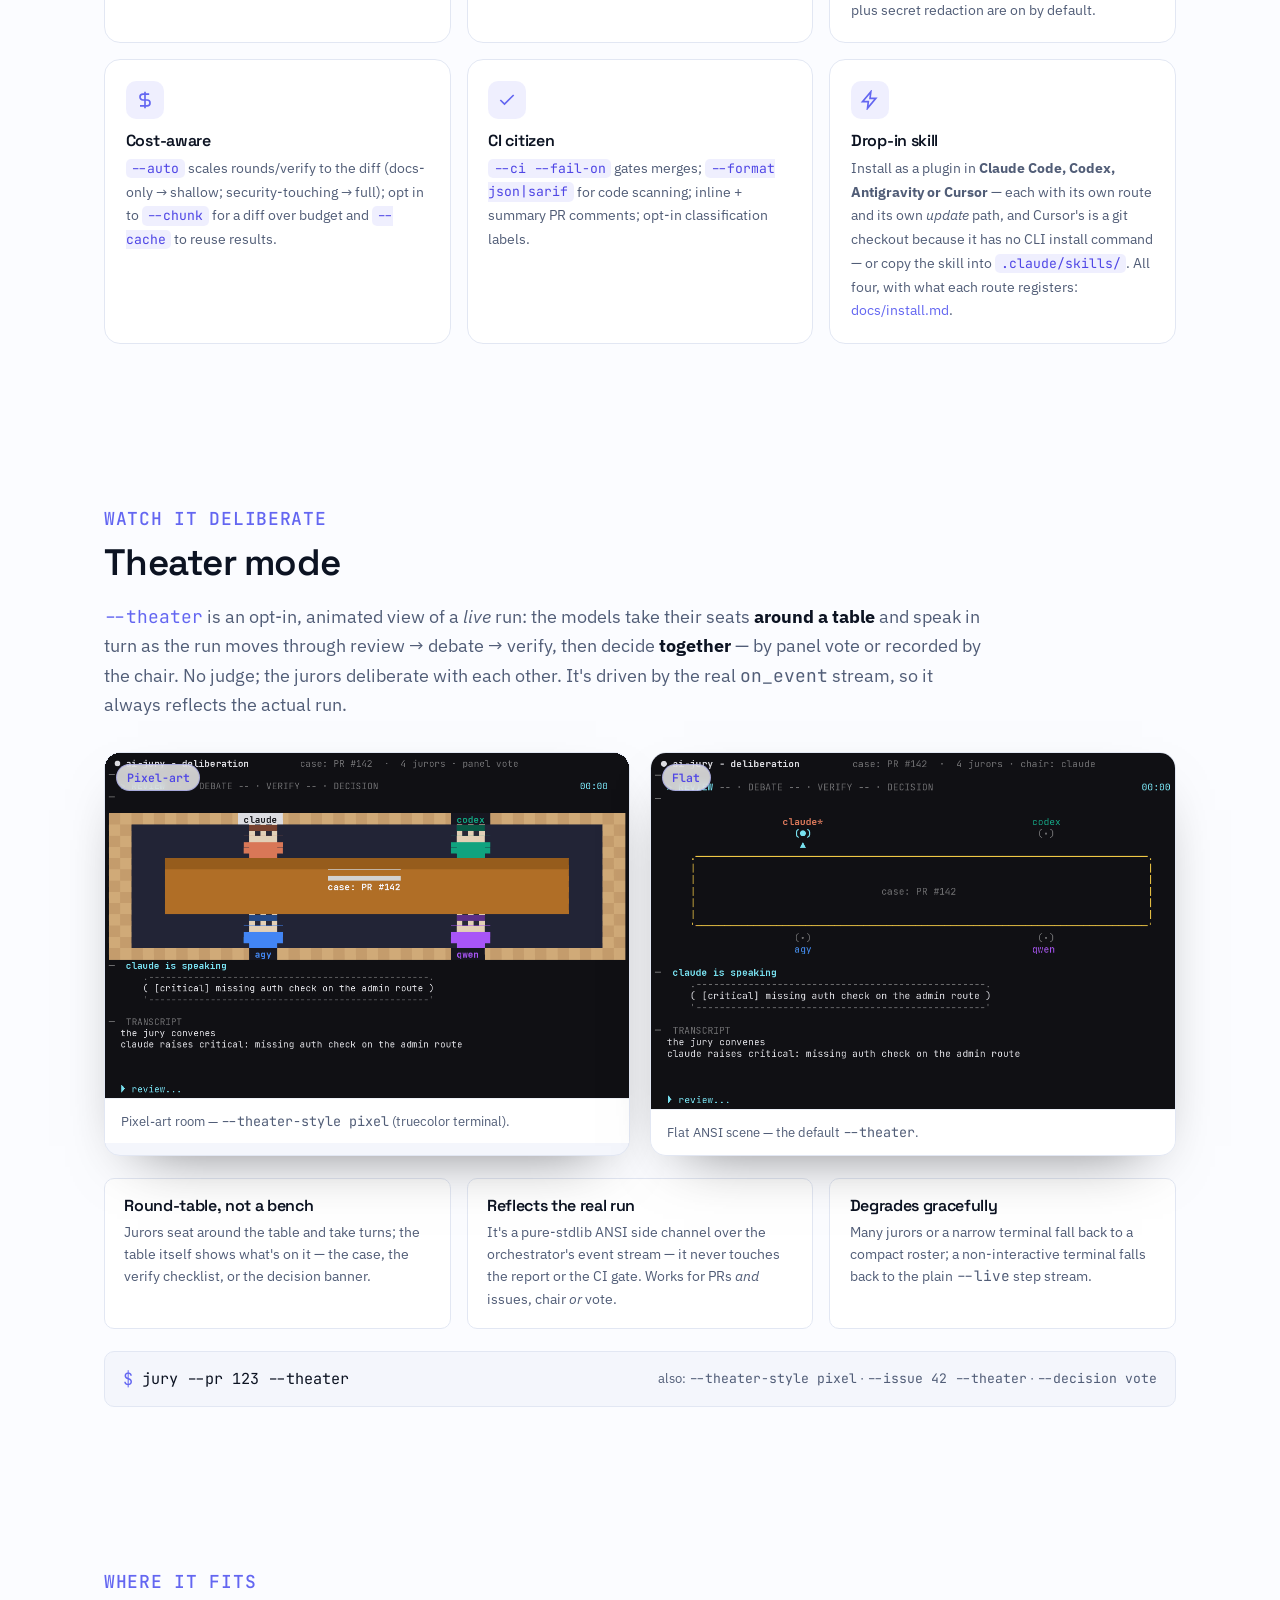
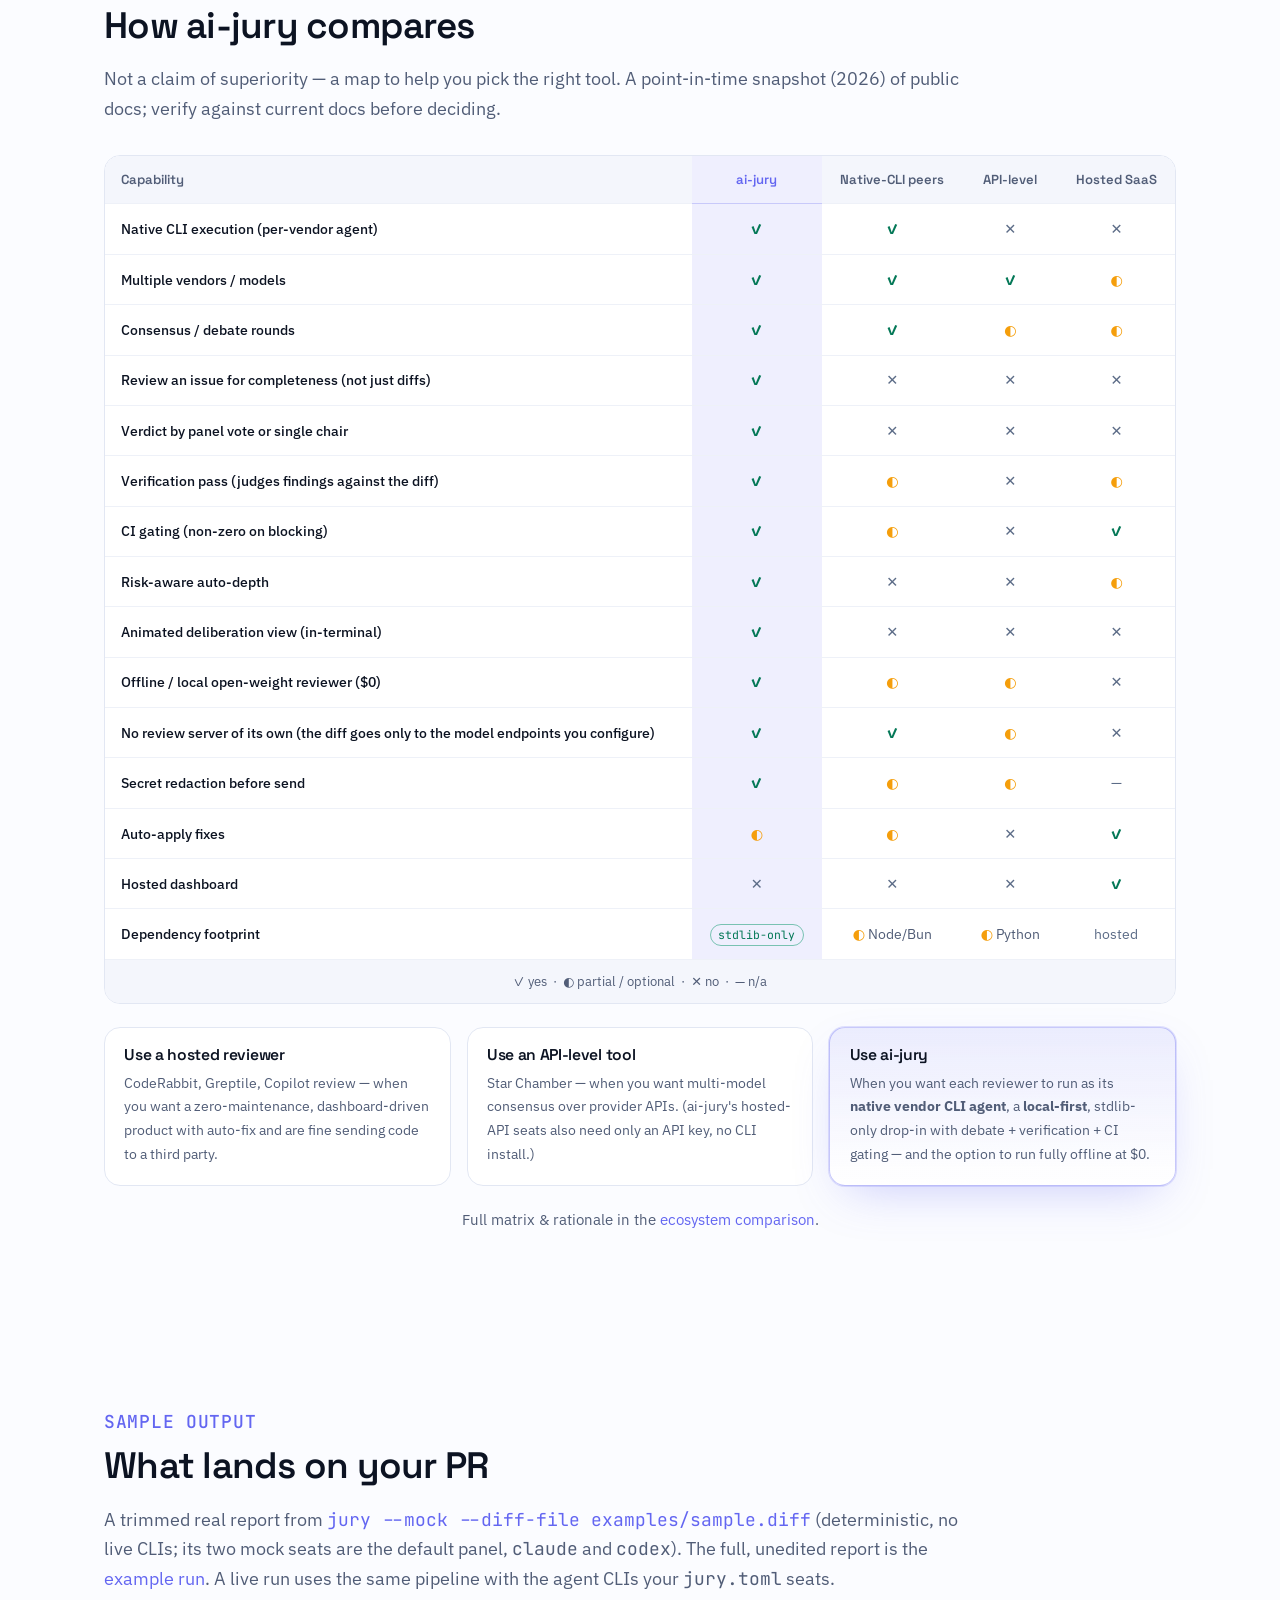
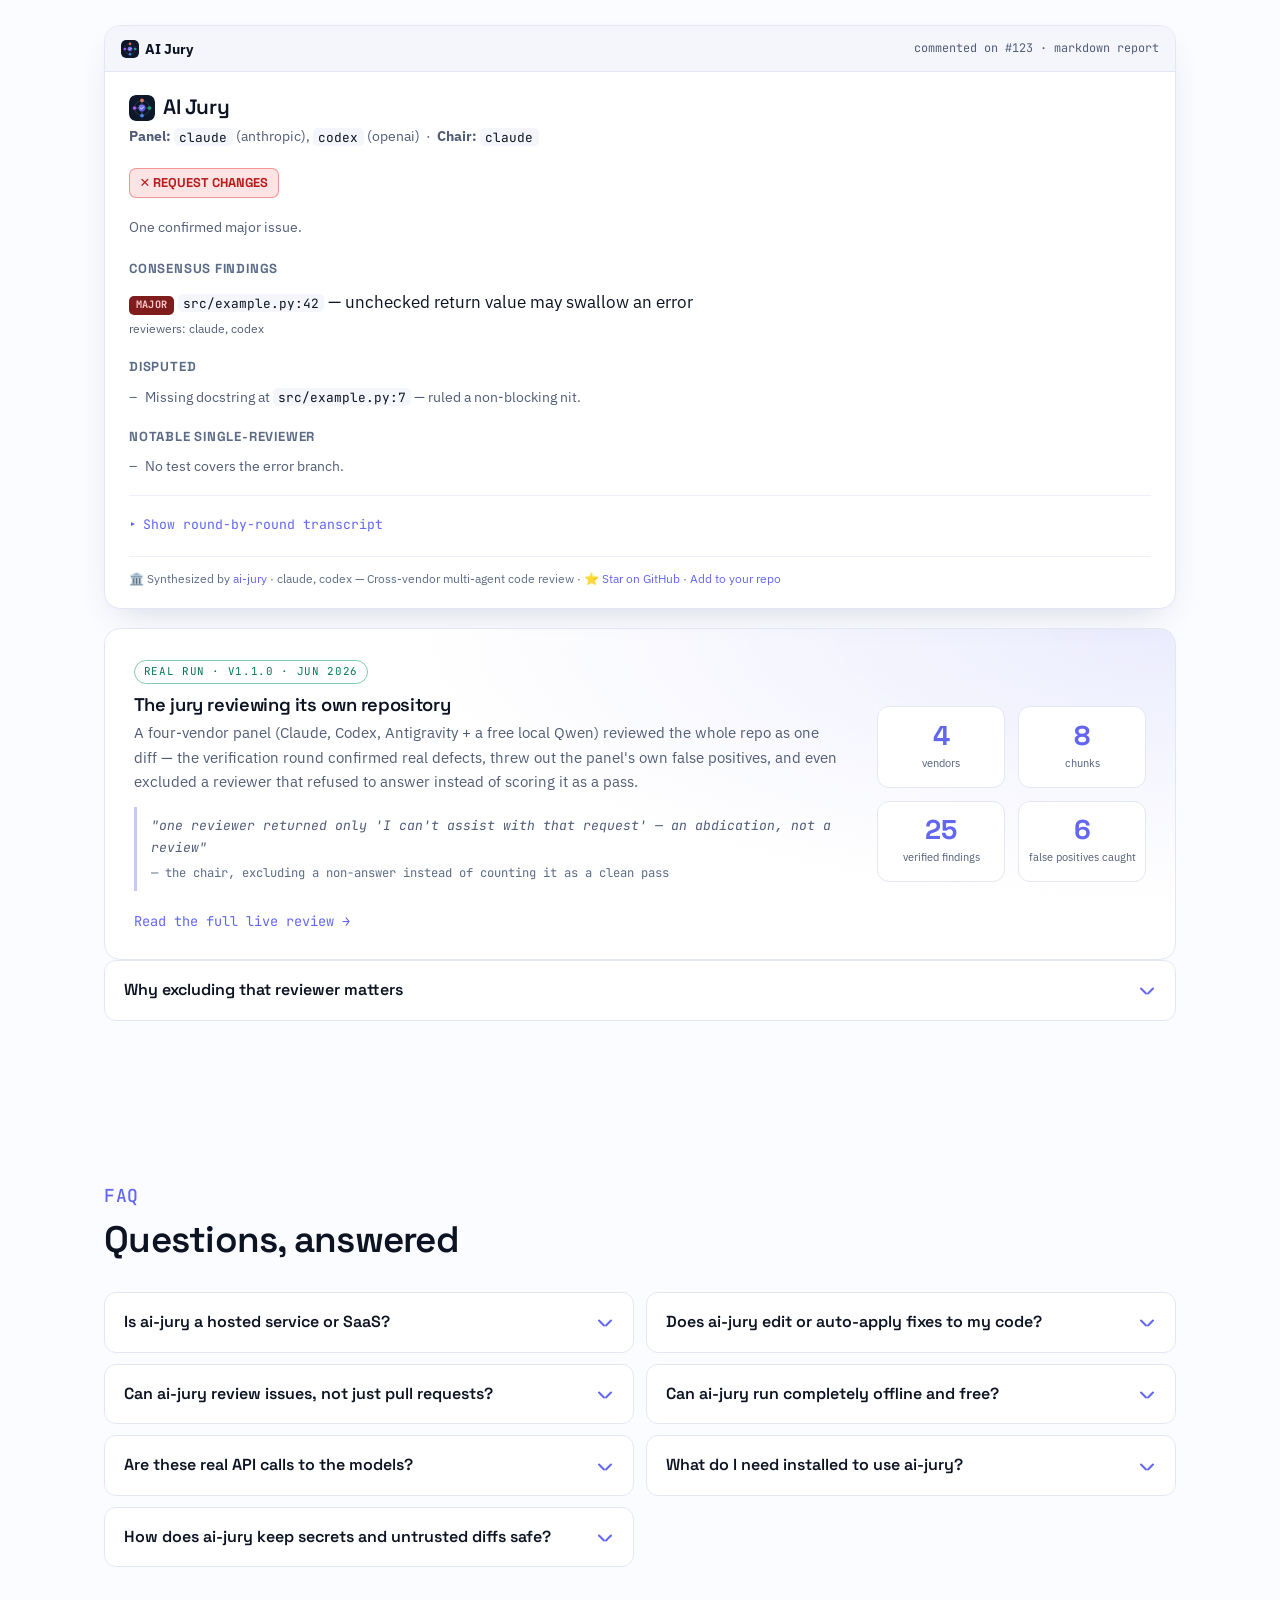
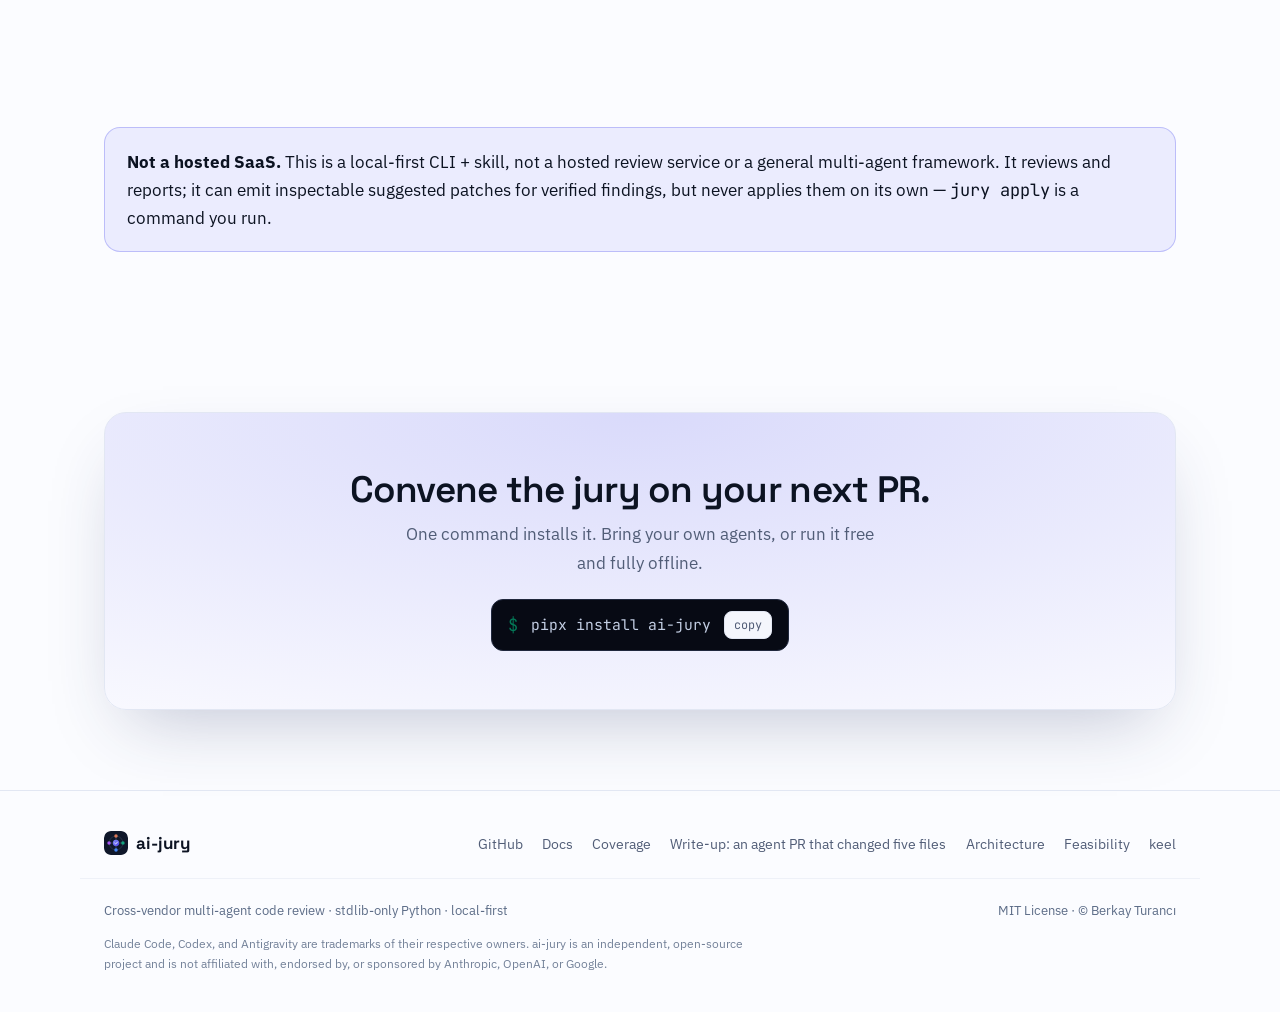
==== commit 5ce066d2: "chore(release): bump version surfaces to 1.25.0 Co-Authored-By: Claude Opus 5.5 <noreply@anthropic.c" ====
--- a/website/index.html
+++ b/website/index.html
@@ -163,7 +163,7 @@
     <div class="wrap nav-inner">
       <div class="brand">
         <a class="brand-link" href="#top"><img src="assets/logos/mark-convergence.svg" alt="" /> ai-jury</a>
-        <a class="ver" id="site-version" href="https://github.com/berkayturanci/ai-jury/releases/latest">v1.24.0</a>
+        <a class="ver" id="site-version" href="https://github.com/berkayturanci/ai-jury/releases/latest">v1.25.0</a>
       </div>
       <div class="nav-links">
         <a class="nav-link hide-sm" href="#how">How it works</a>
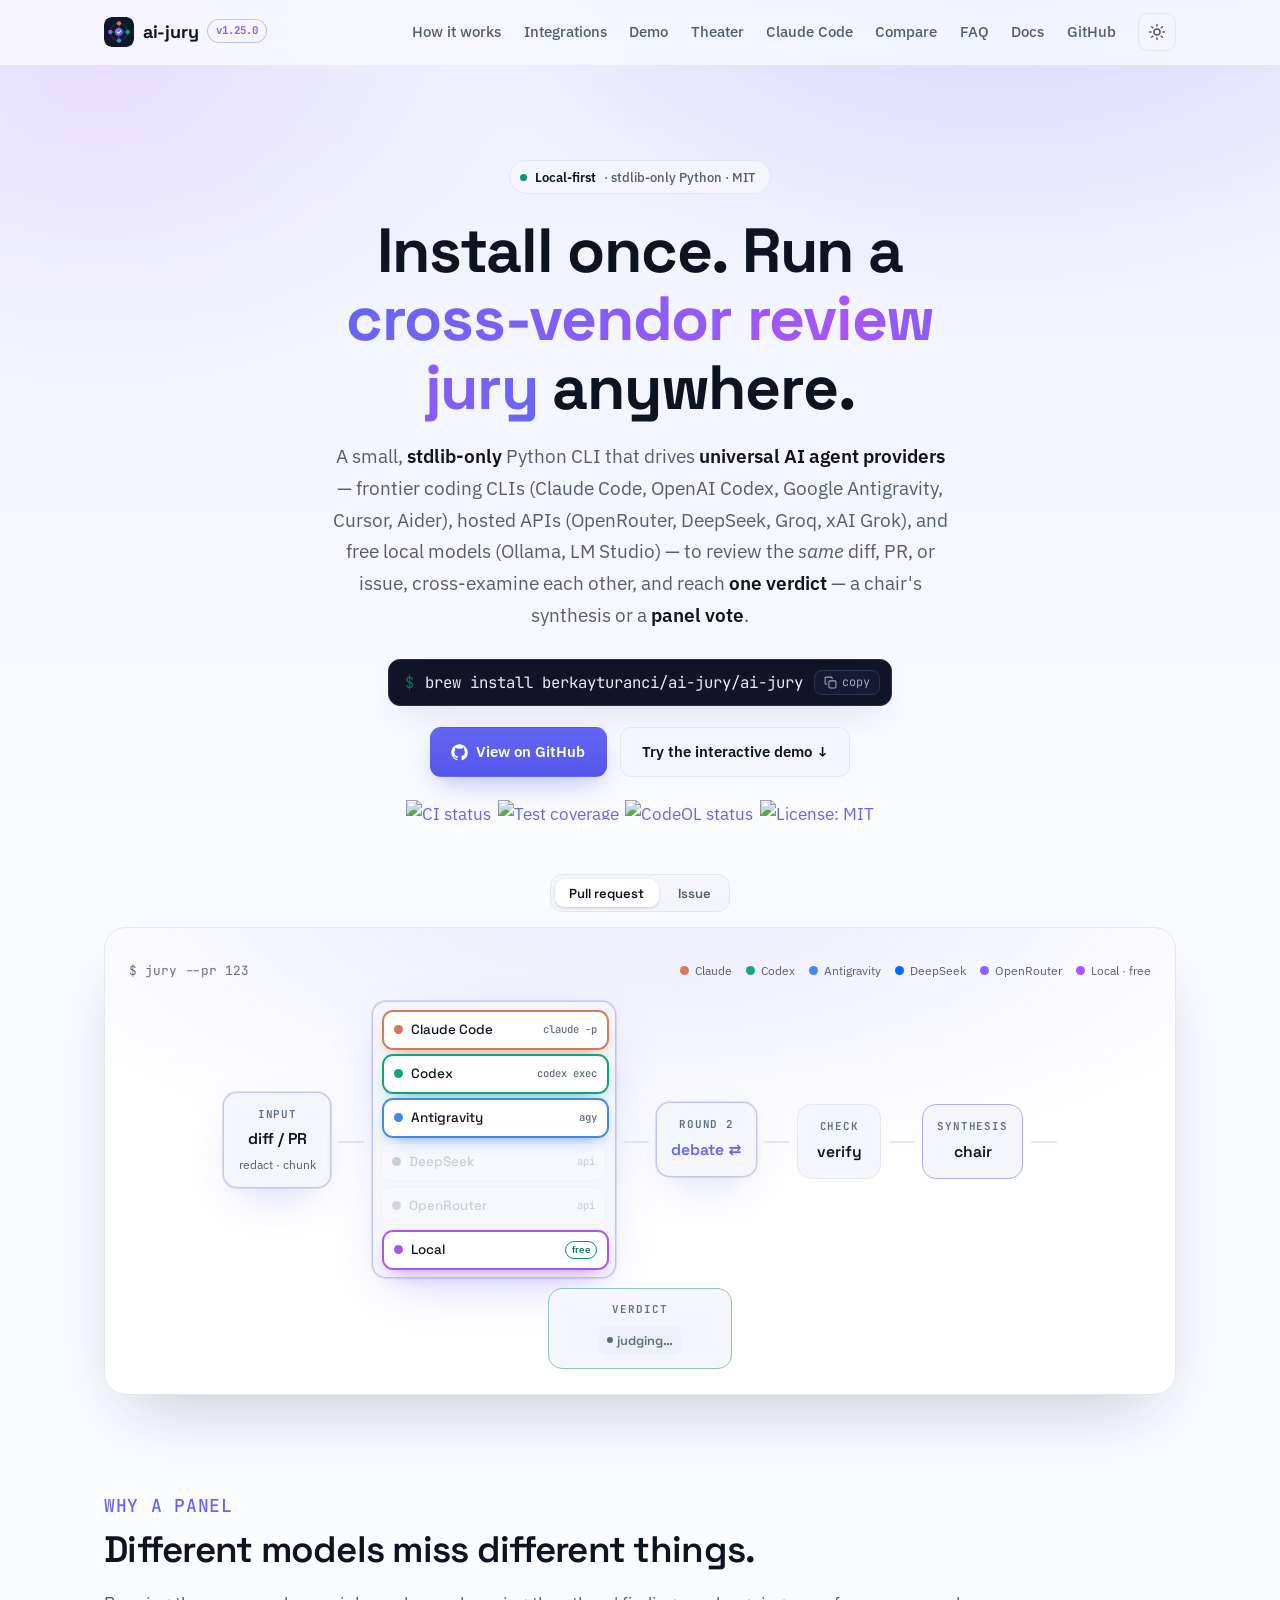
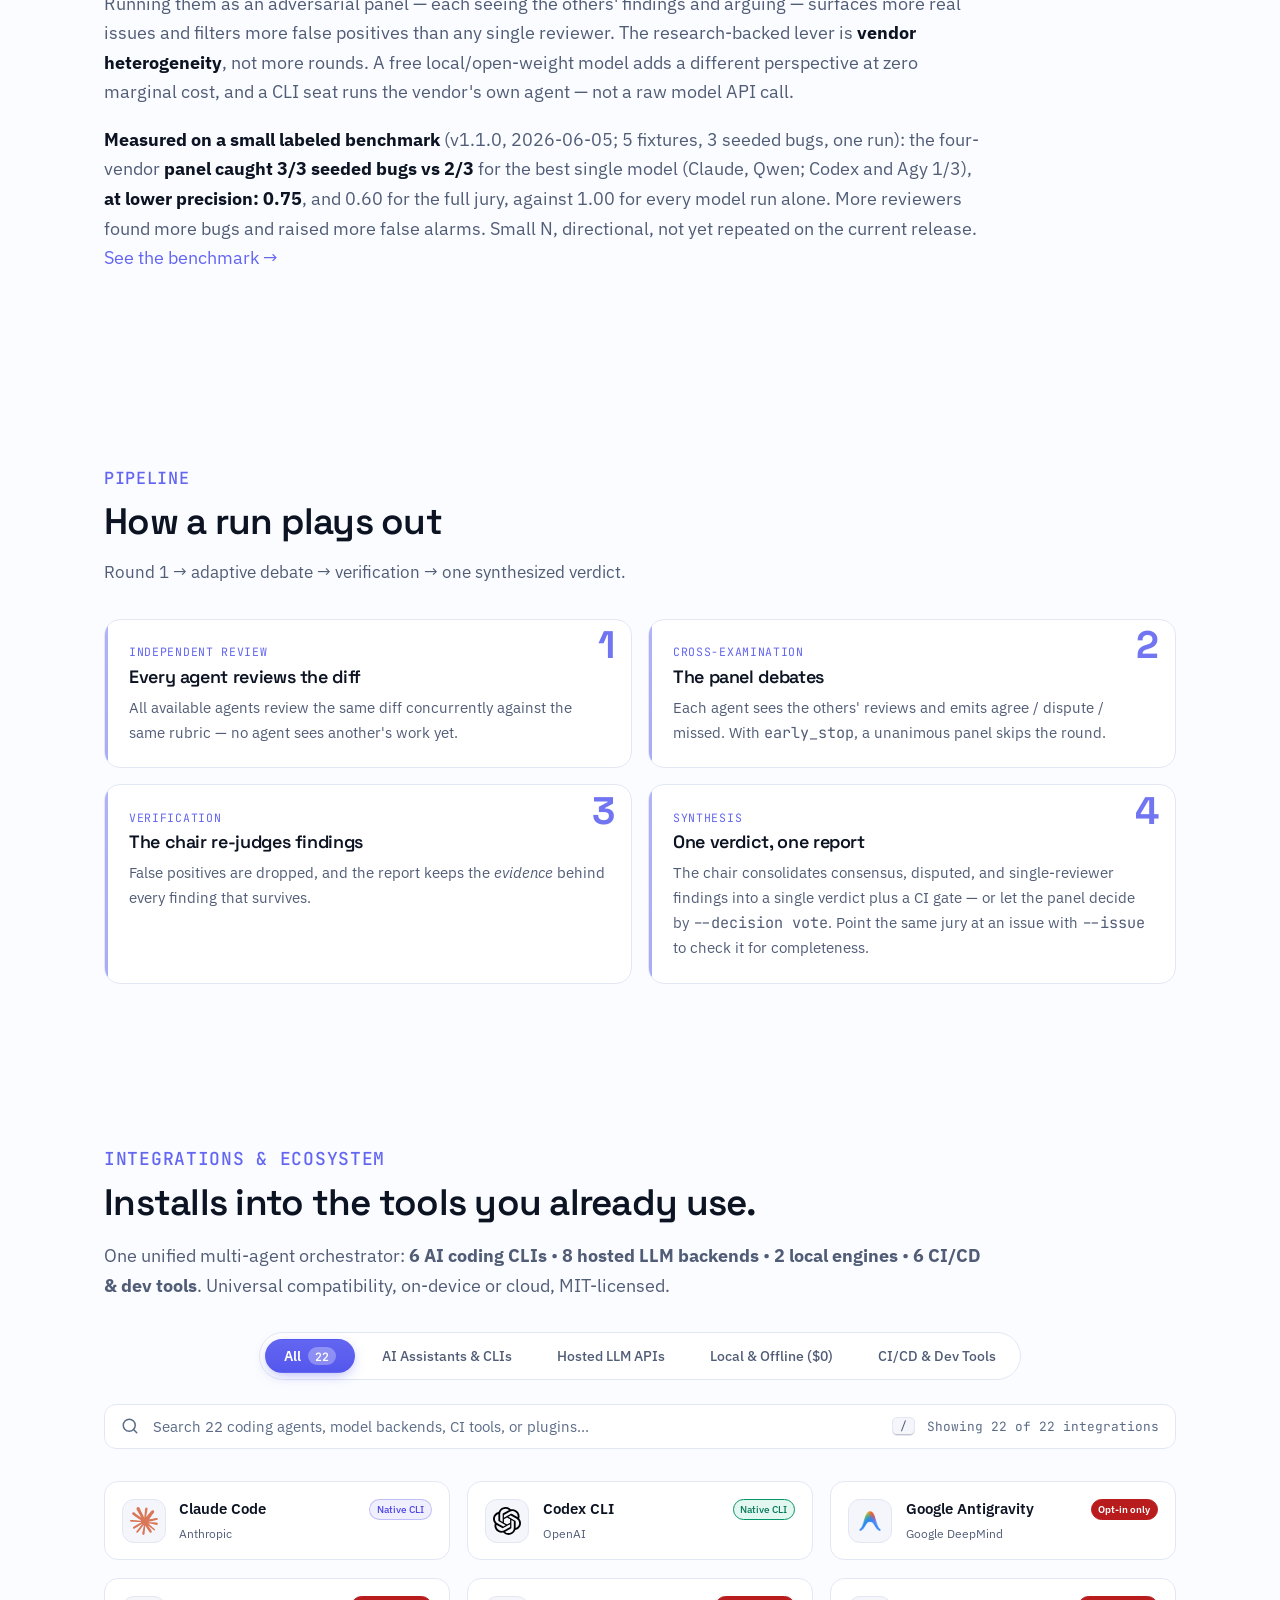
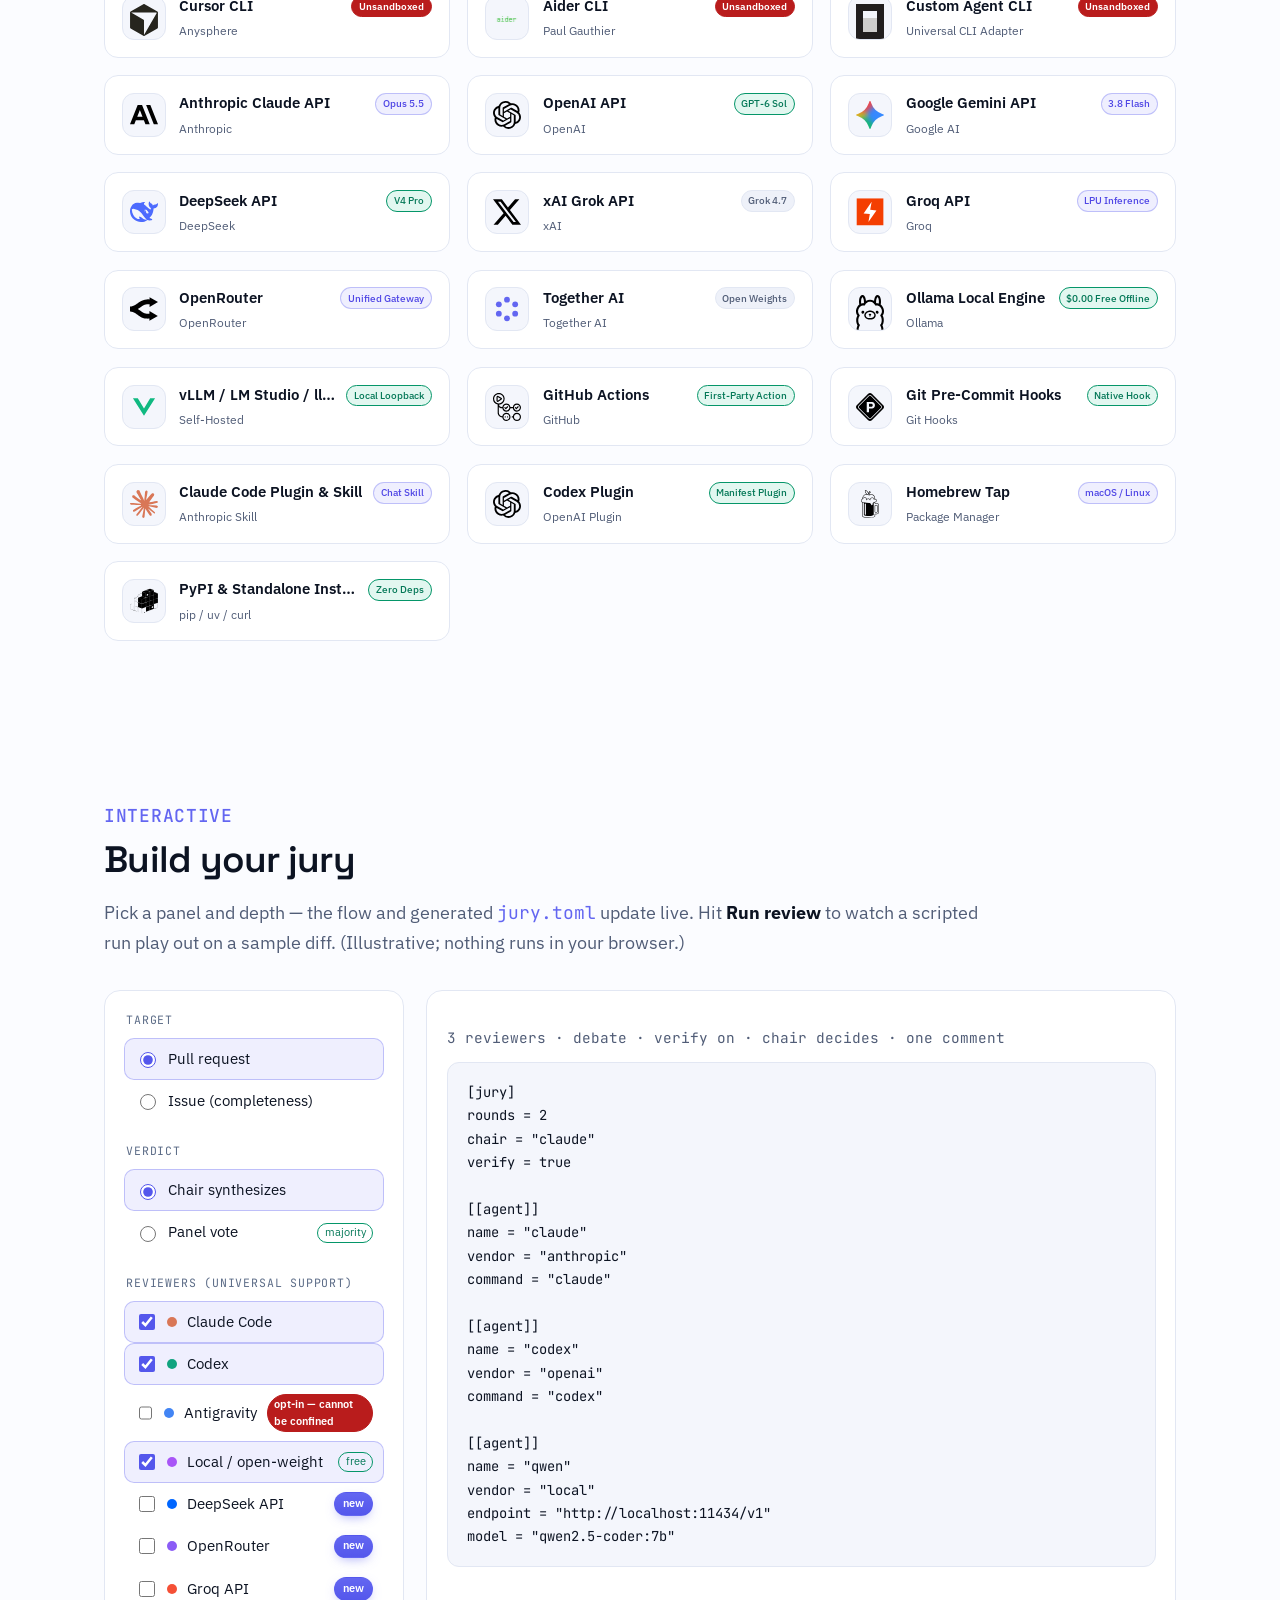
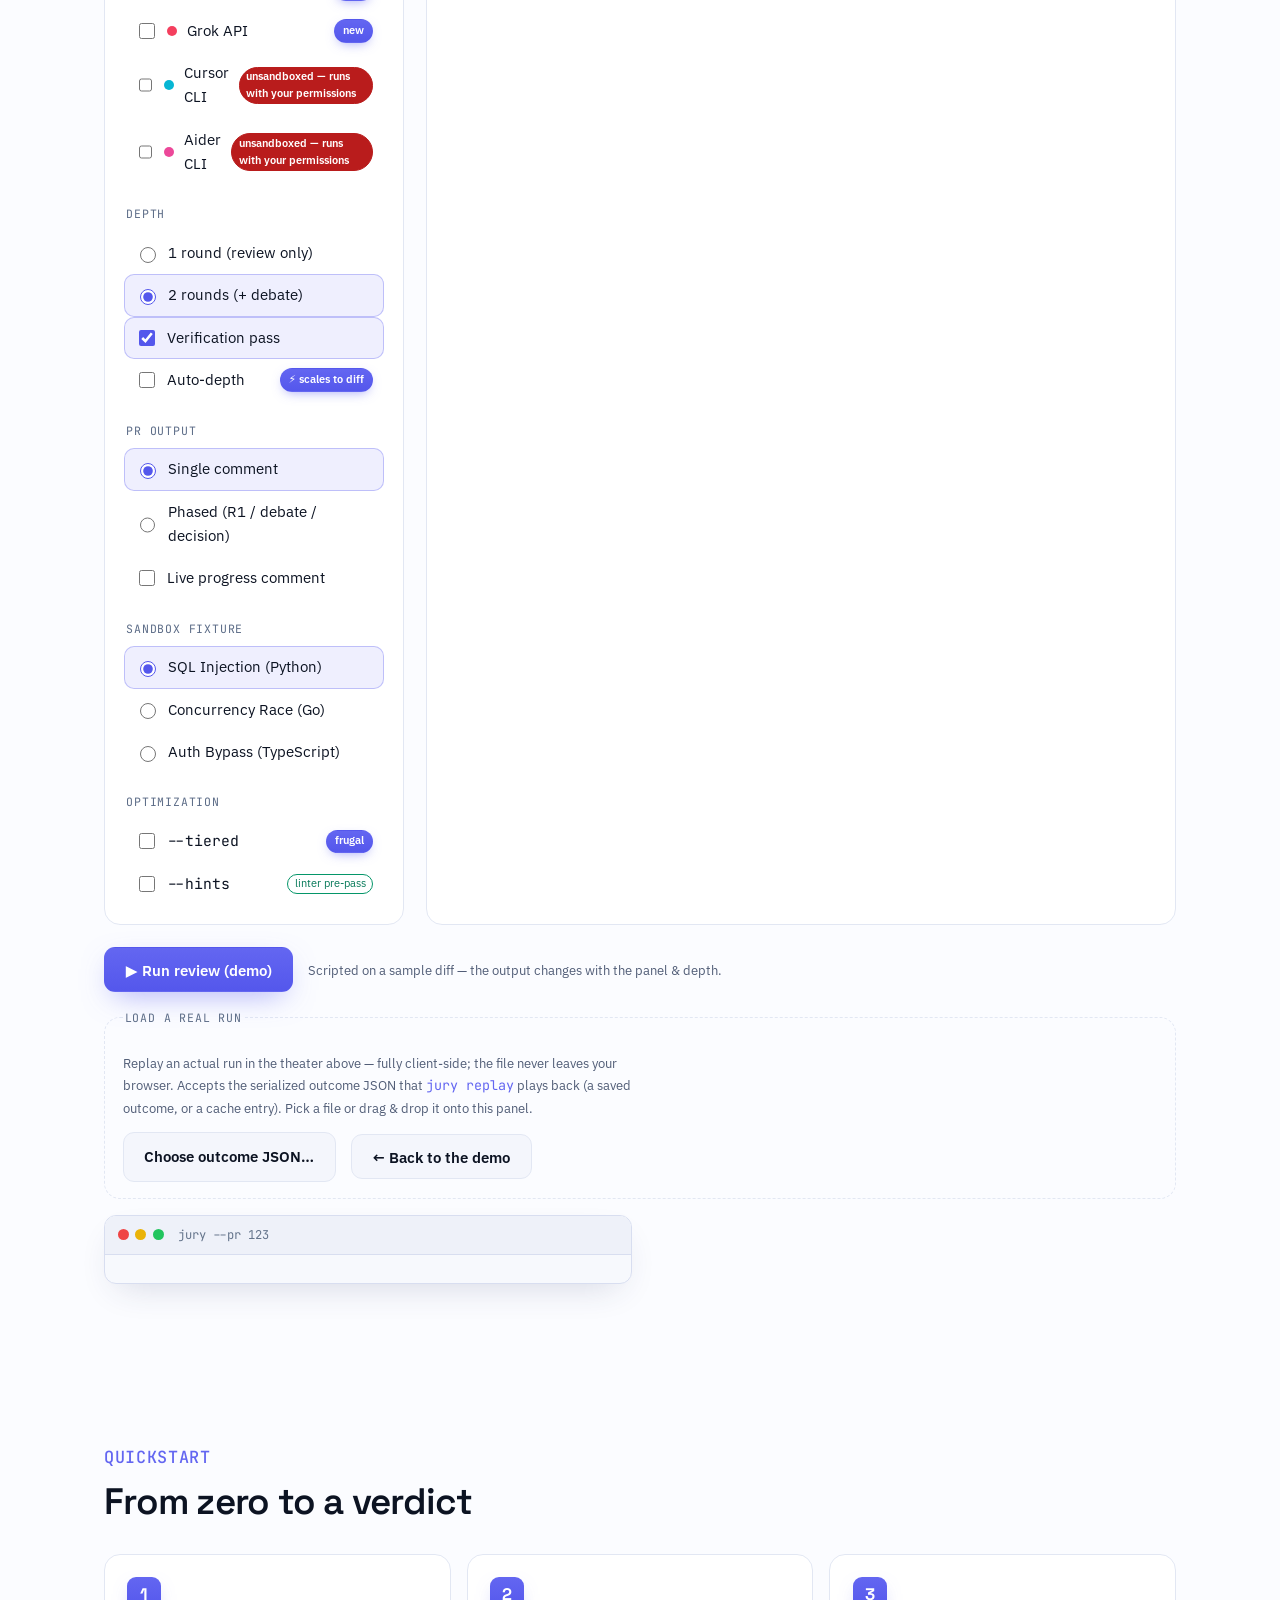
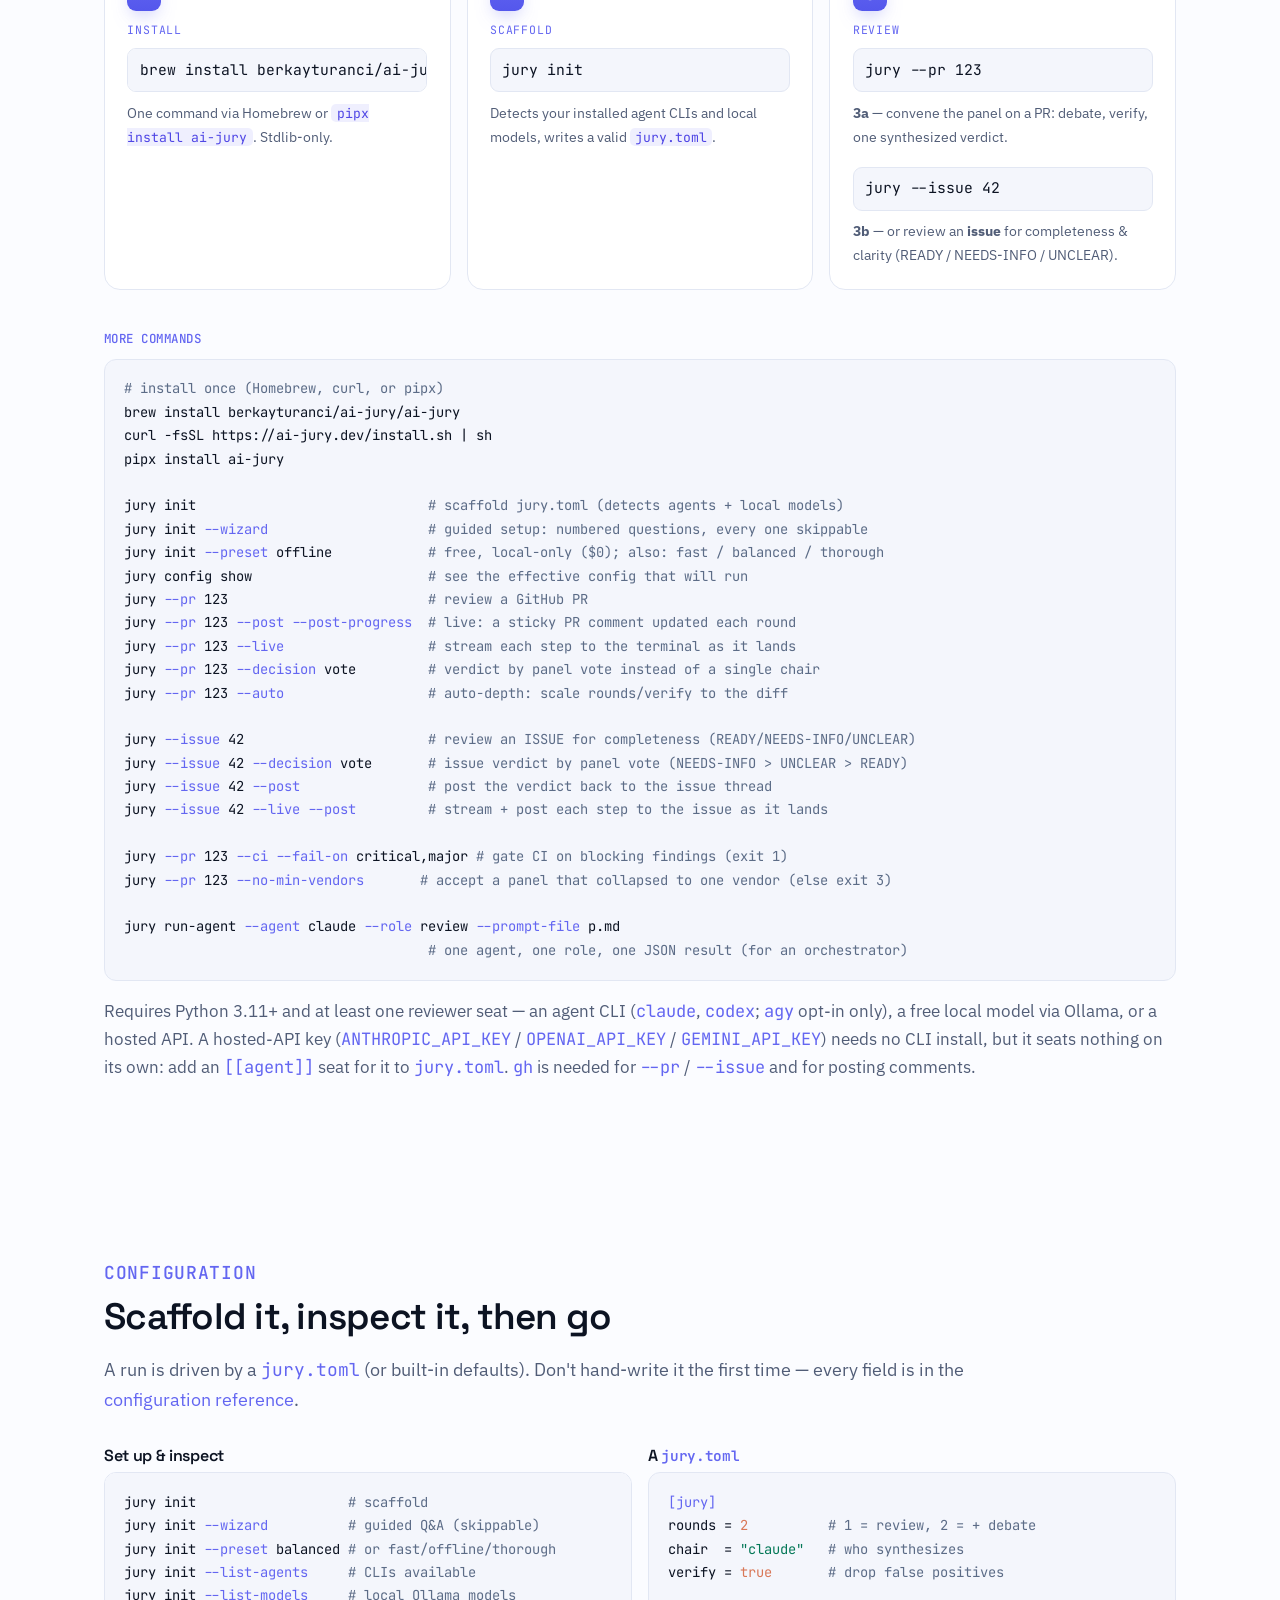
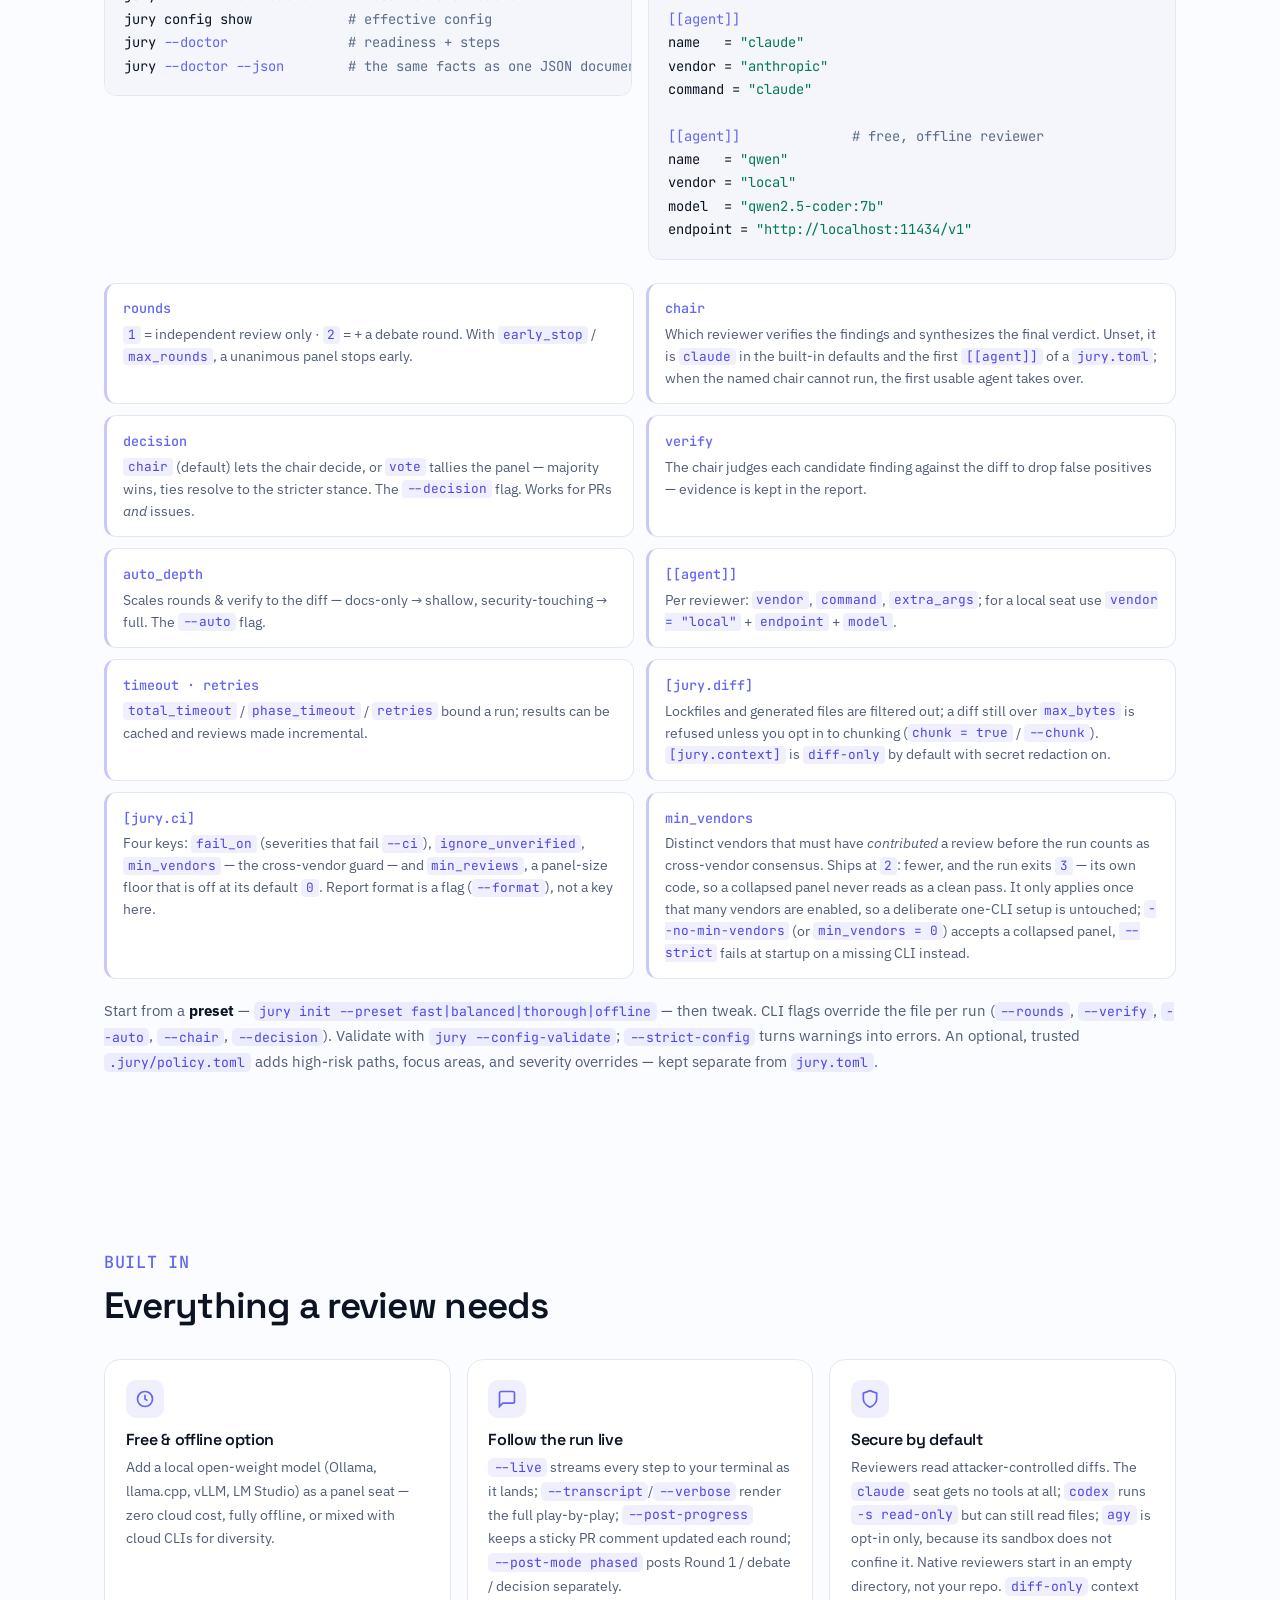
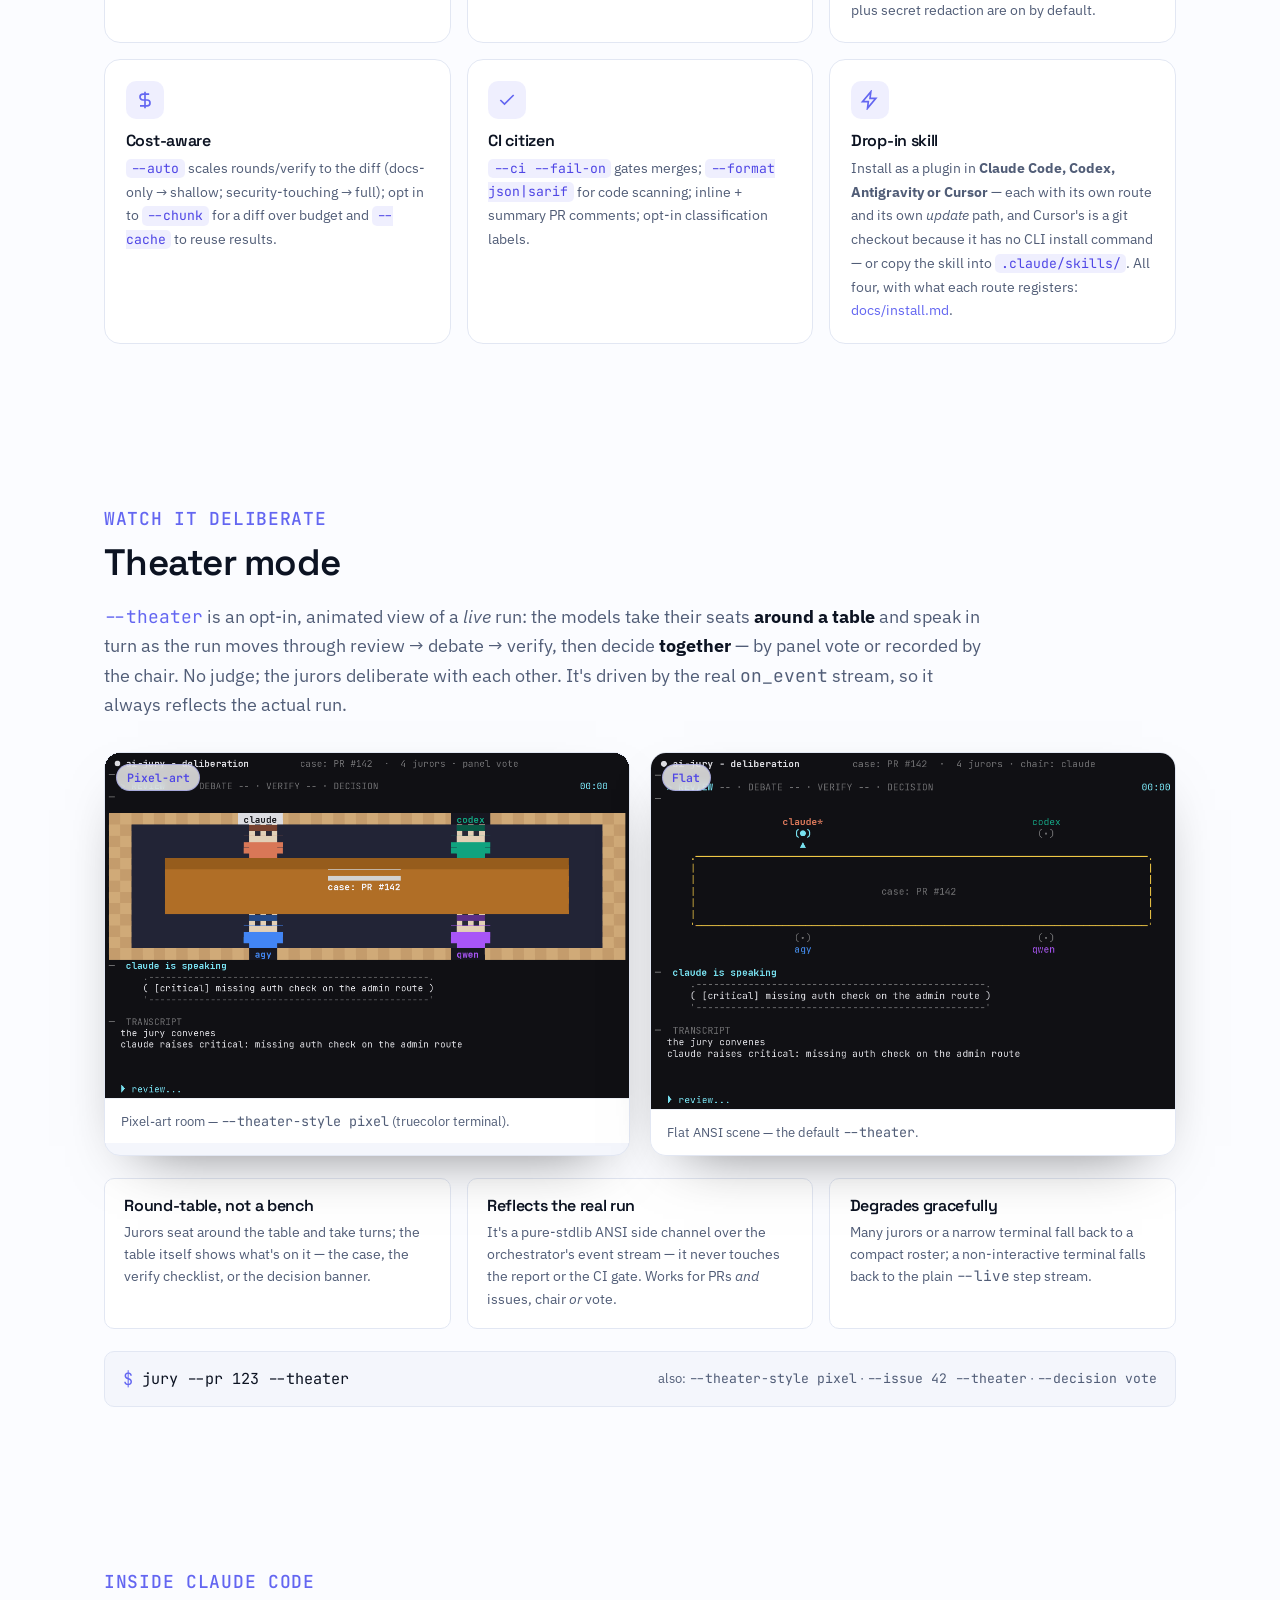
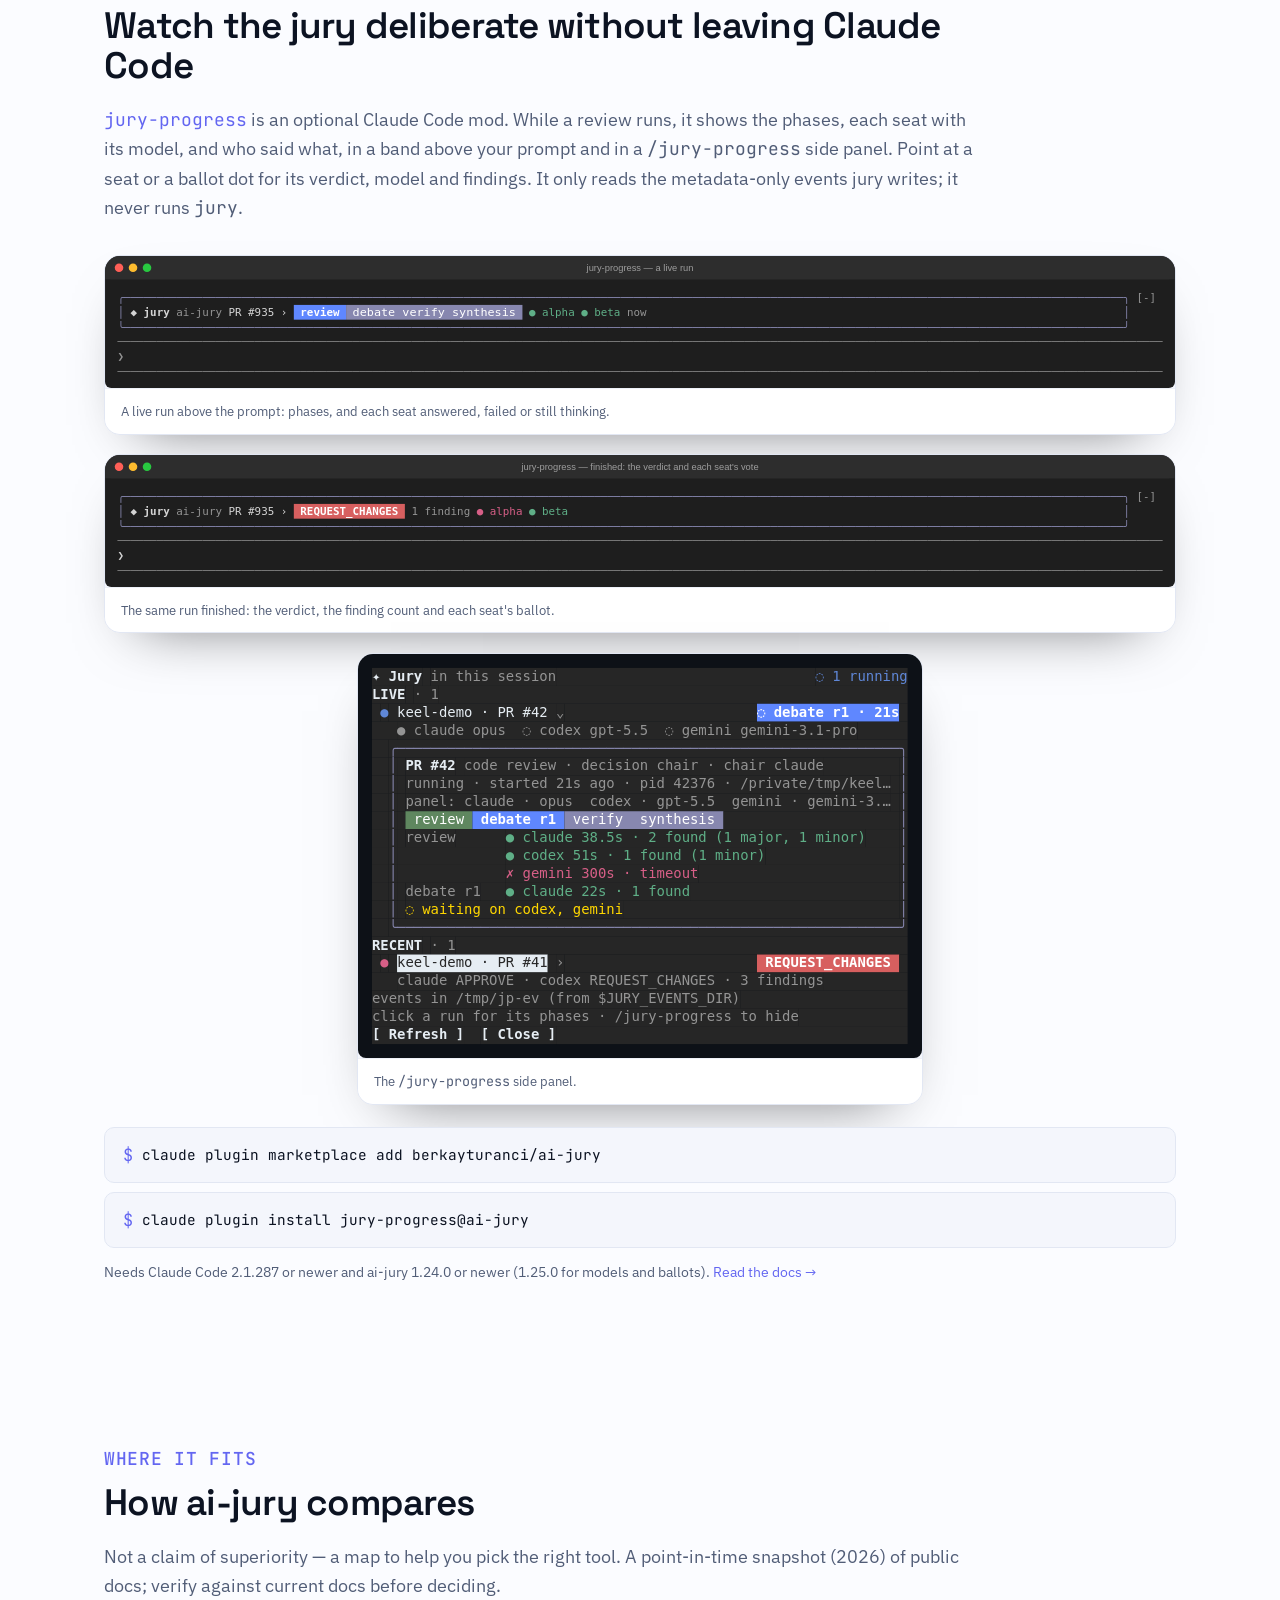
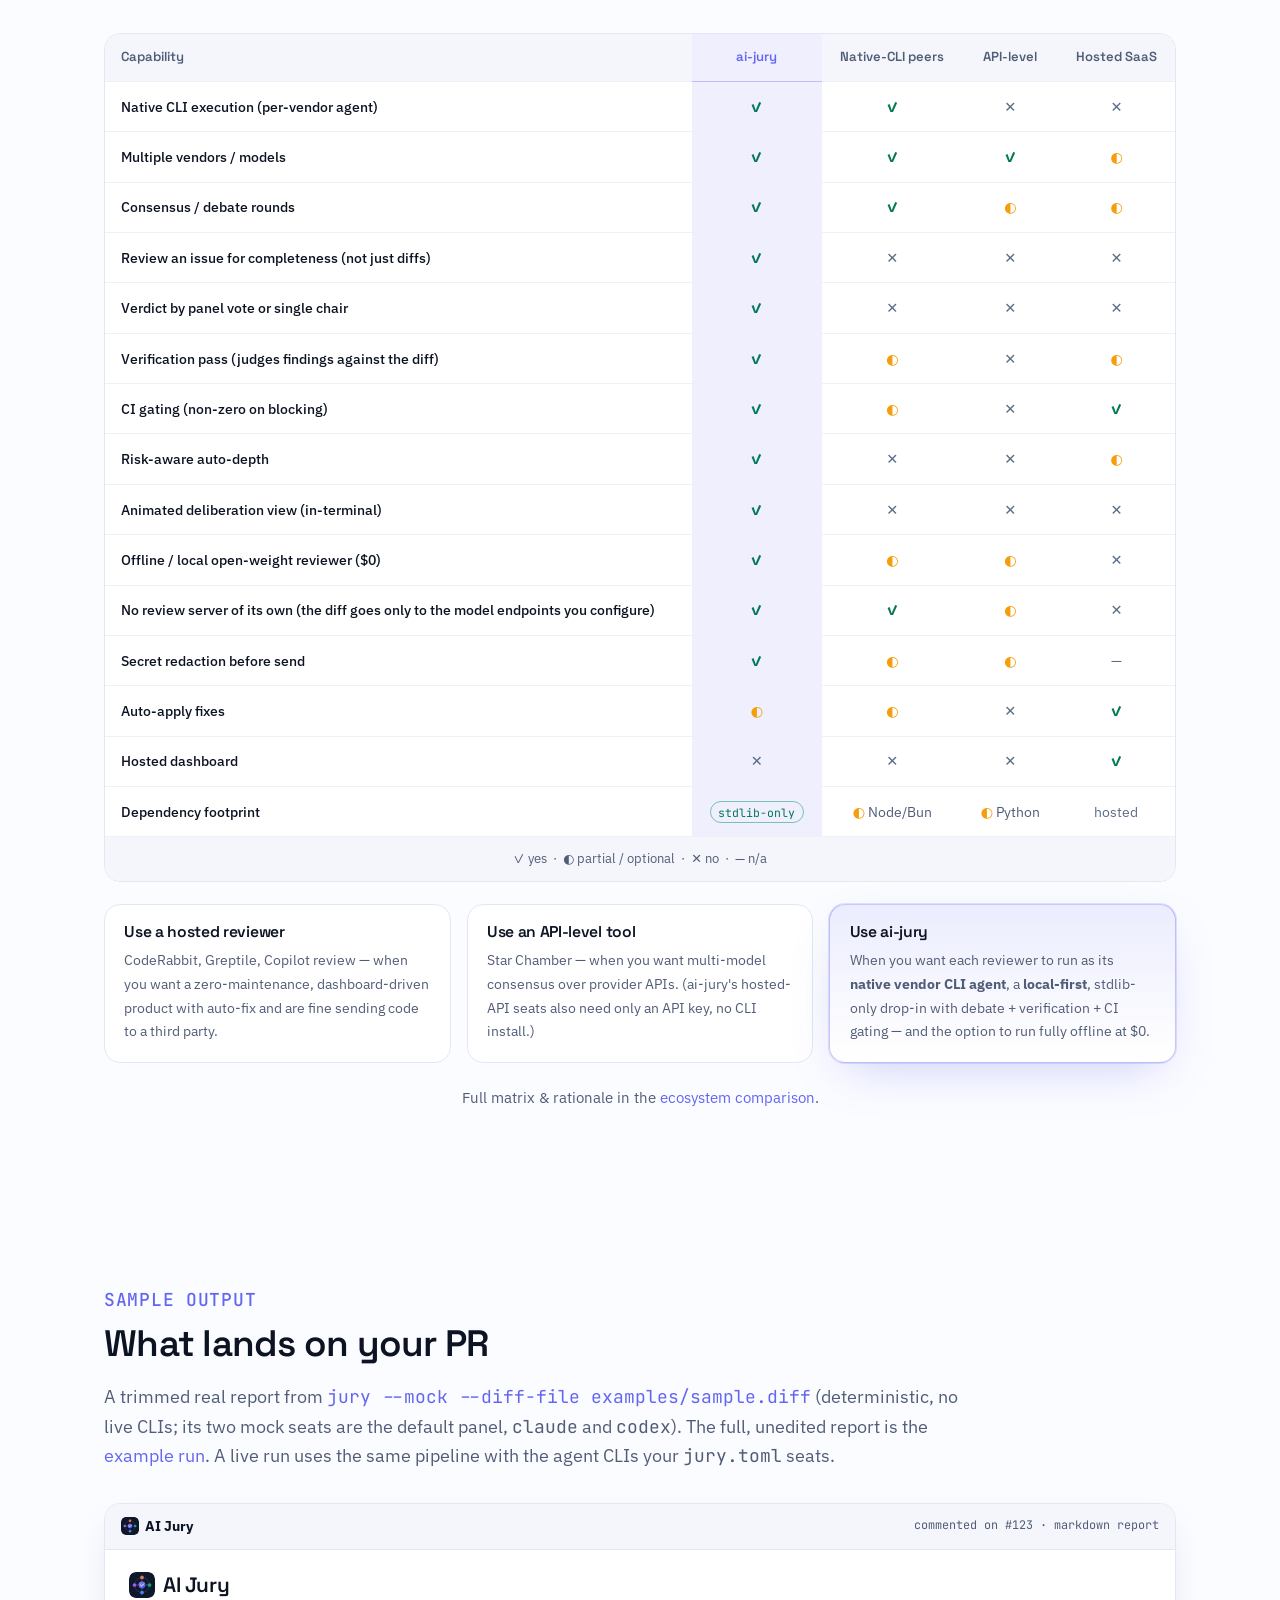
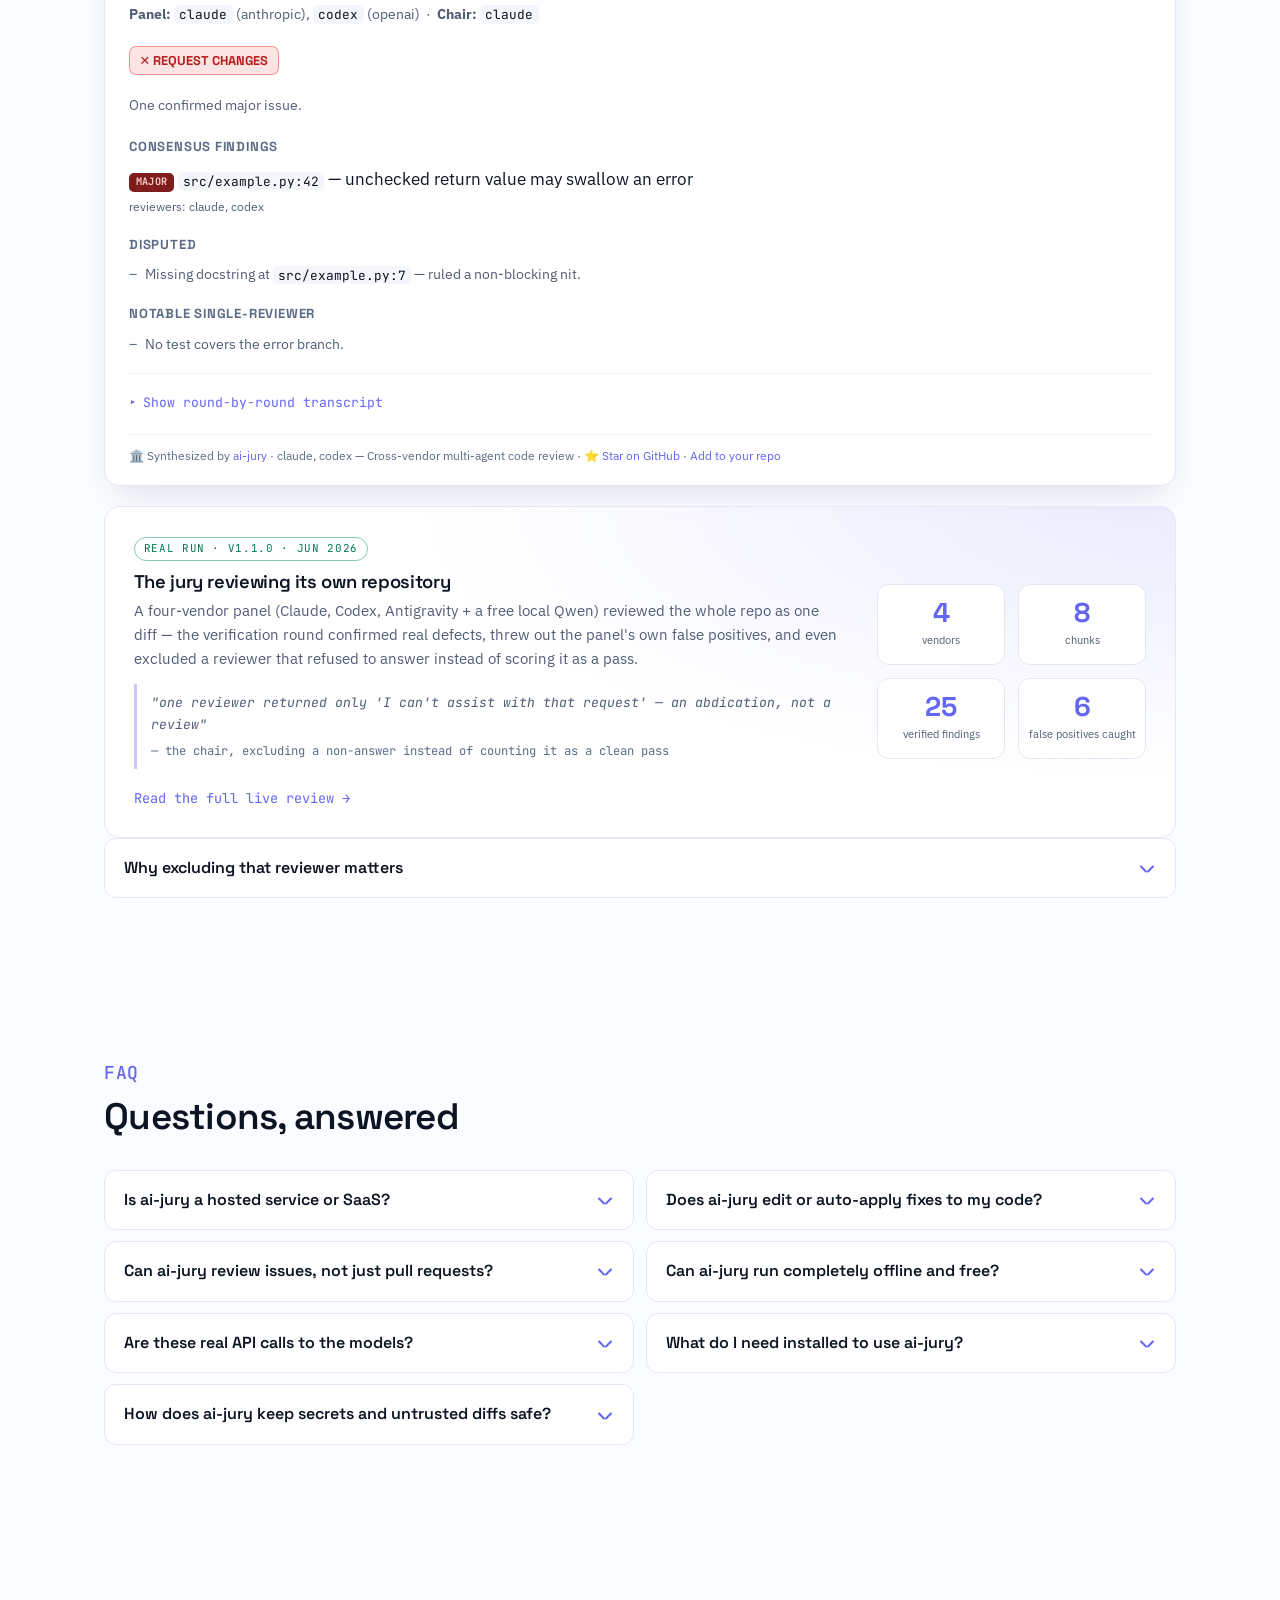
==== commit 769c6102: "docs: introduce jury-progress on the site, in a docs page and in the README A home-page section ("Wa" ====
--- a/website/index.html
+++ b/website/index.html
@@ -170,6 +170,7 @@
         <a class="nav-link hide-sm" href="#integrations">Integrations</a>
         <a class="nav-link hide-sm" href="#demo">Demo</a>
         <a class="nav-link hide-sm" href="#theater">Theater</a>
+        <a class="nav-link hide-sm" href="#jury-progress">Claude Code</a>
         <a class="nav-link hide-sm" href="#compare">Compare</a>
         <a class="nav-link hide-sm" href="#faq">FAQ</a>
         <a class="nav-link hide-sm" href="docs.html">Docs</a>
@@ -189,6 +190,7 @@
       <a class="nav-mlink" href="#integrations">Integrations</a>
       <a class="nav-mlink" href="#demo">Demo</a>
       <a class="nav-mlink" href="#theater">Theater</a>
+      <a class="nav-mlink" href="#jury-progress">Claude Code</a>
       <a class="nav-mlink" href="#compare">Compare</a>
       <a class="nav-mlink" href="#faq">FAQ</a>
       <a class="nav-mlink" href="docs.html">Docs</a>
@@ -742,6 +744,52 @@
       </div>
     </section>
 
+    <!-- ───────────────── jury-progress (Claude Code mod) ───────────────── -->
+    <section id="jury-progress">
+      <div class="sec-head wide reveal">
+        <p class="sec-kicker">Inside Claude Code</p>
+        <h2>Watch the jury deliberate without leaving Claude Code</h2>
+        <p class="muted">
+          <code class="mono" style="color:var(--accent-2)">jury-progress</code> is an optional Claude Code mod. While a review runs,
+          it shows the phases, each seat with its model, and who said what, in a band above your prompt and in a
+          <code class="mono">/jury-progress</code> side panel. Point at a seat or a ballot dot for its verdict, model and findings.
+          It only reads the metadata-only events jury writes; it never runs <code class="mono">jury</code>.
+        </p>
+      </div>
+
+      <div class="jp reveal">
+        <div class="jp-stages">
+          <figure class="jp-stage jp-wide">
+            <img src="assets/jury-progress/band.svg" width="1376" height="170" loading="lazy" decoding="async"
+                 alt="A live jury run above the Claude Code prompt: the repository, the PR as a link, the phases as chips, and each seat's state as a colored dot." />
+            <figcaption>A live run above the prompt: phases, and each seat answered, failed or still thinking.</figcaption>
+          </figure>
+          <figure class="jp-stage jp-wide">
+            <img src="assets/jury-progress/band-finished.svg" width="1376" height="170" loading="lazy" decoding="async"
+                 alt="The same run finished: a verdict chip, the finding count, and a dot per seat colored by how that seat voted." />
+            <figcaption>The same run finished: the verdict, the finding count and each seat's ballot.</figcaption>
+          </figure>
+          <figure class="jp-stage jp-pane">
+            <img src="assets/jury-progress/pane.svg" width="566" height="406" loading="lazy" decoding="async"
+                 alt="The /jury-progress side panel: a live run opened in full under its row, and a finished run with its verdict." />
+            <figcaption>The <code class="mono">/jury-progress</code> side panel.</figcaption>
+          </figure>
+        </div>
+
+        <div class="jp-install">
+          <div class="theater-run">
+            <span class="prompt mono">$</span>
+            <code>claude plugin marketplace add berkayturanci/ai-jury</code>
+          </div>
+          <div class="theater-run">
+            <span class="prompt mono">$</span>
+            <code>claude plugin install jury-progress@ai-jury</code>
+          </div>
+          <p class="muted jp-note">Needs Claude Code 2.1.287 or newer and ai-jury 1.24.0 or newer (1.25.0 for models and ballots). <a href="docs.html#jury-progress">Read the docs →</a></p>
+        </div>
+      </div>
+    </section>
+
     <!-- ───────────────── Comparison ───────────────── -->
     <section id="compare">
       <div class="sec-head wide reveal">
--- a/website/styles.css
+++ b/website/styles.css
@@ -1192,6 +1192,25 @@
   .theater-note { margin-left: 0; }
 }
 
+/* ---- jury-progress (Claude Code mod) -------------------------------- */
+.jp { display: grid; gap: 1.4rem; }
+.jp-stages { display: grid; grid-template-columns: repeat(2, 1fr); gap: 1.2rem; align-items: start; }
+.jp-stage {
+  margin: 0; border-radius: var(--radius); overflow: hidden;
+  border: 1px solid var(--border); background: var(--surface-2);
+  box-shadow: 0 24px 60px -34px rgba(0,0,0,.6);
+}
+.jp-wide { grid-column: 1 / -1; }
+.jp-pane { grid-column: 1 / -1; max-width: 566px; justify-self: center; }
+.jp-stage img { display: block; width: 100%; height: auto; }
+.jp-stage figcaption {
+  padding: .7rem 1rem; font-size: .84rem; color: var(--muted);
+  border-top: 1px solid var(--border-soft); background: var(--surface);
+}
+.jp-install { display: grid; gap: .6rem; }
+.jp-install .theater-run > code { overflow-wrap: anywhere; font-size: .9rem; }
+.jp-note { font-size: .88rem; margin: .2rem 0 0; }
+
 /* ---- Demo theater (animated deliberation preview) ------------------- */
 .theater-demo {
   margin-bottom: 1rem; padding: 1rem 1.1rem; border-radius: var(--radius);
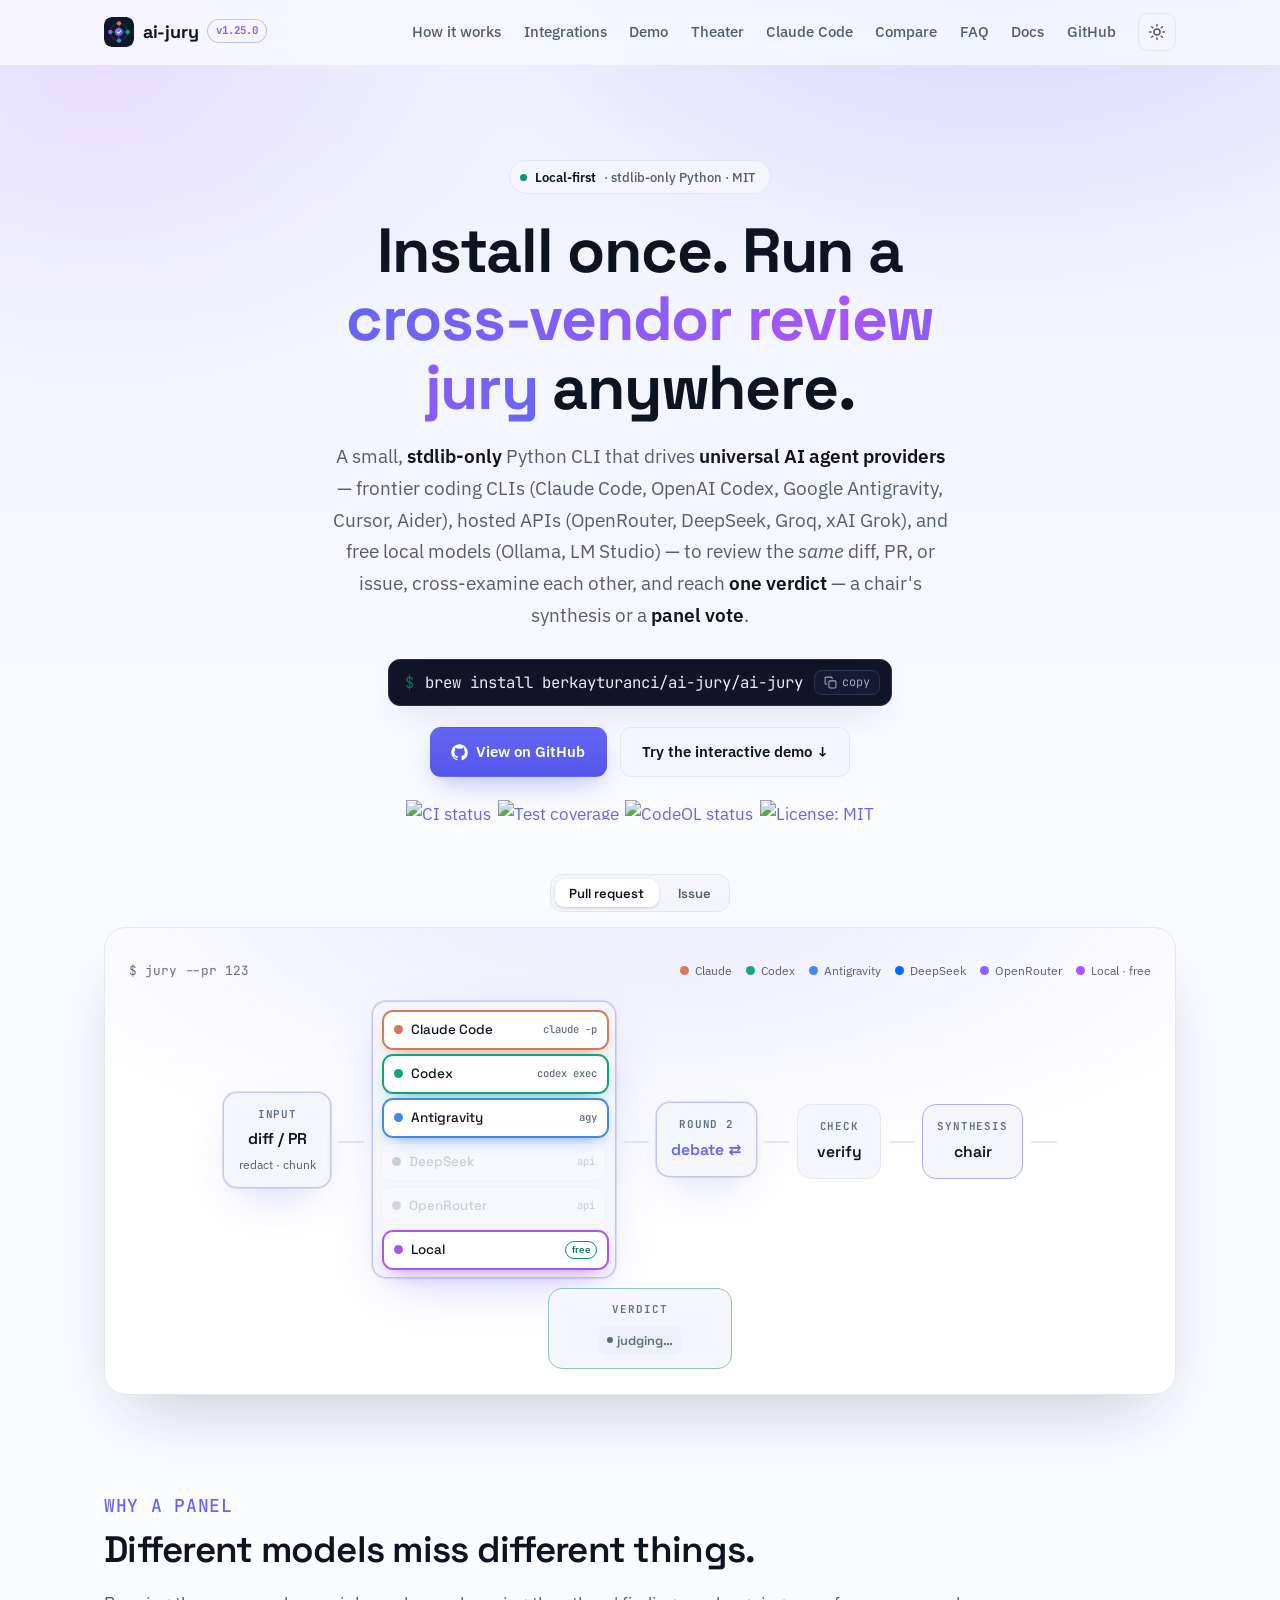
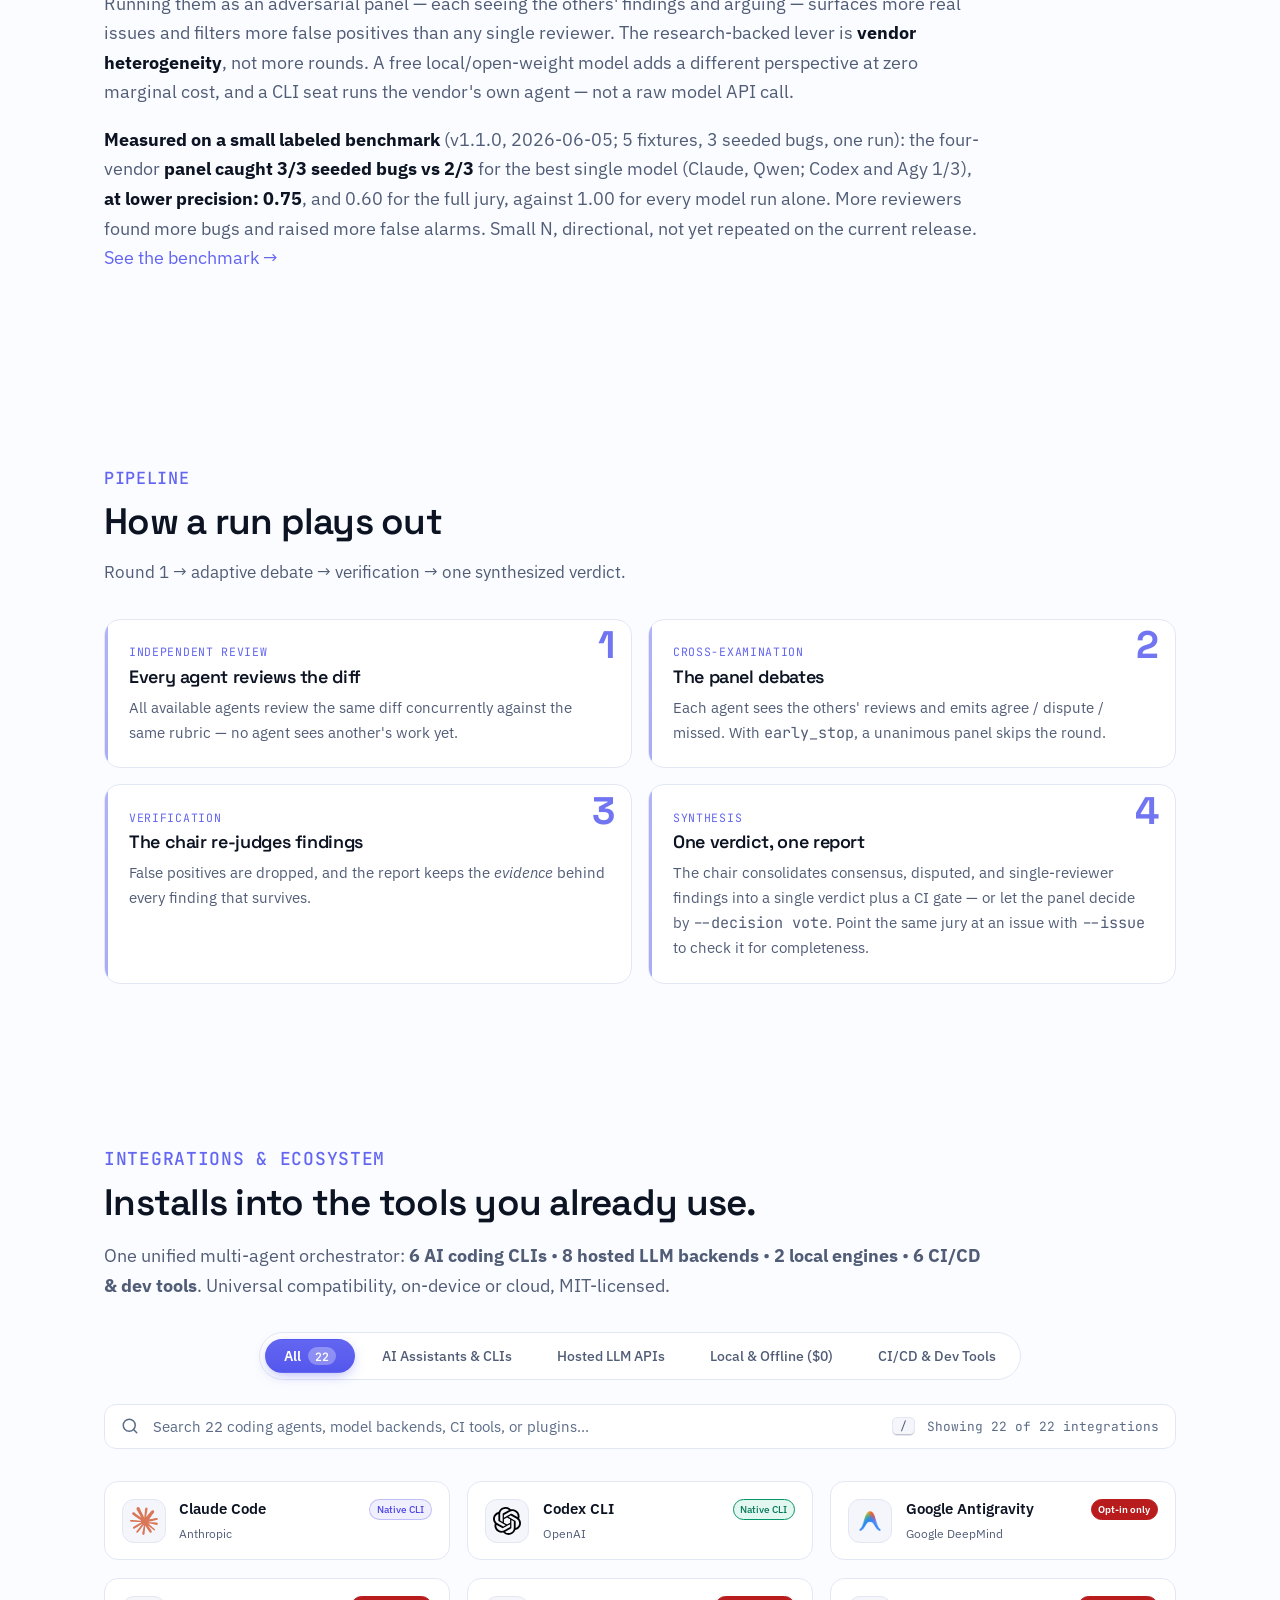
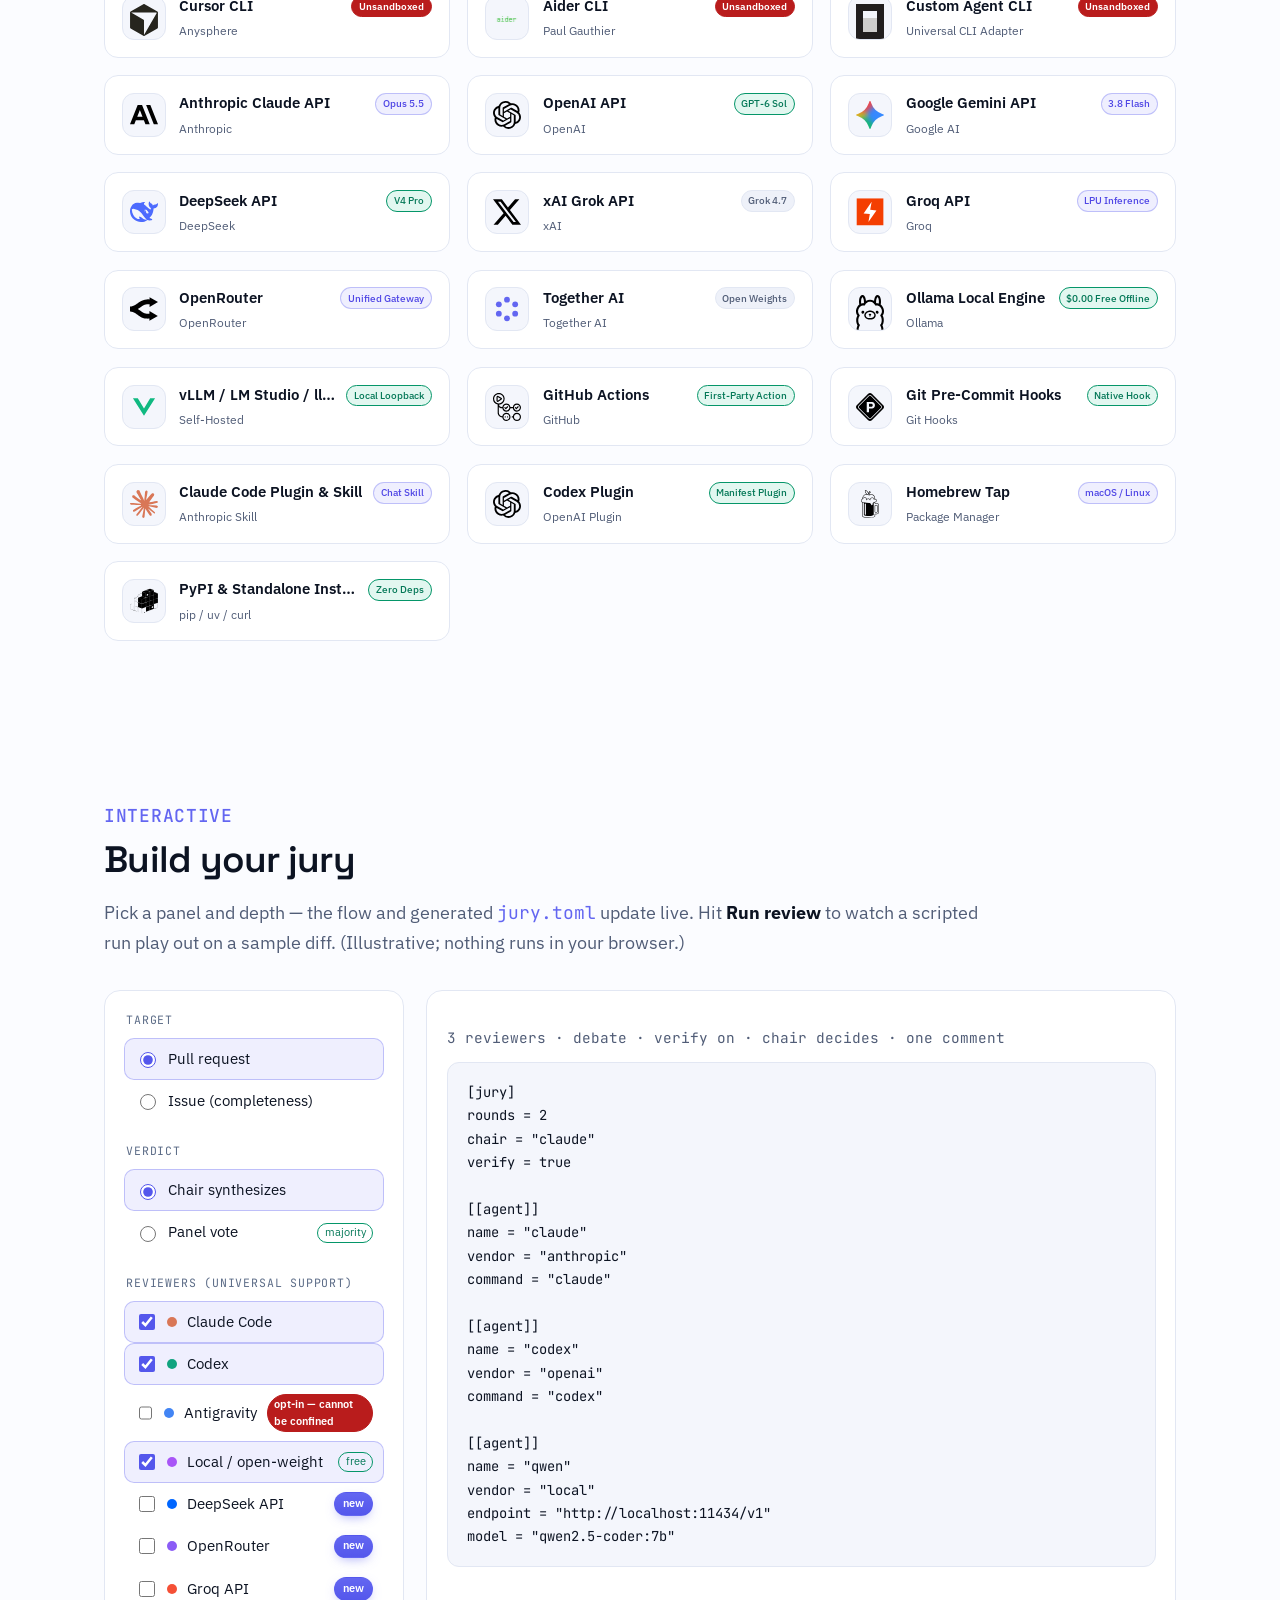
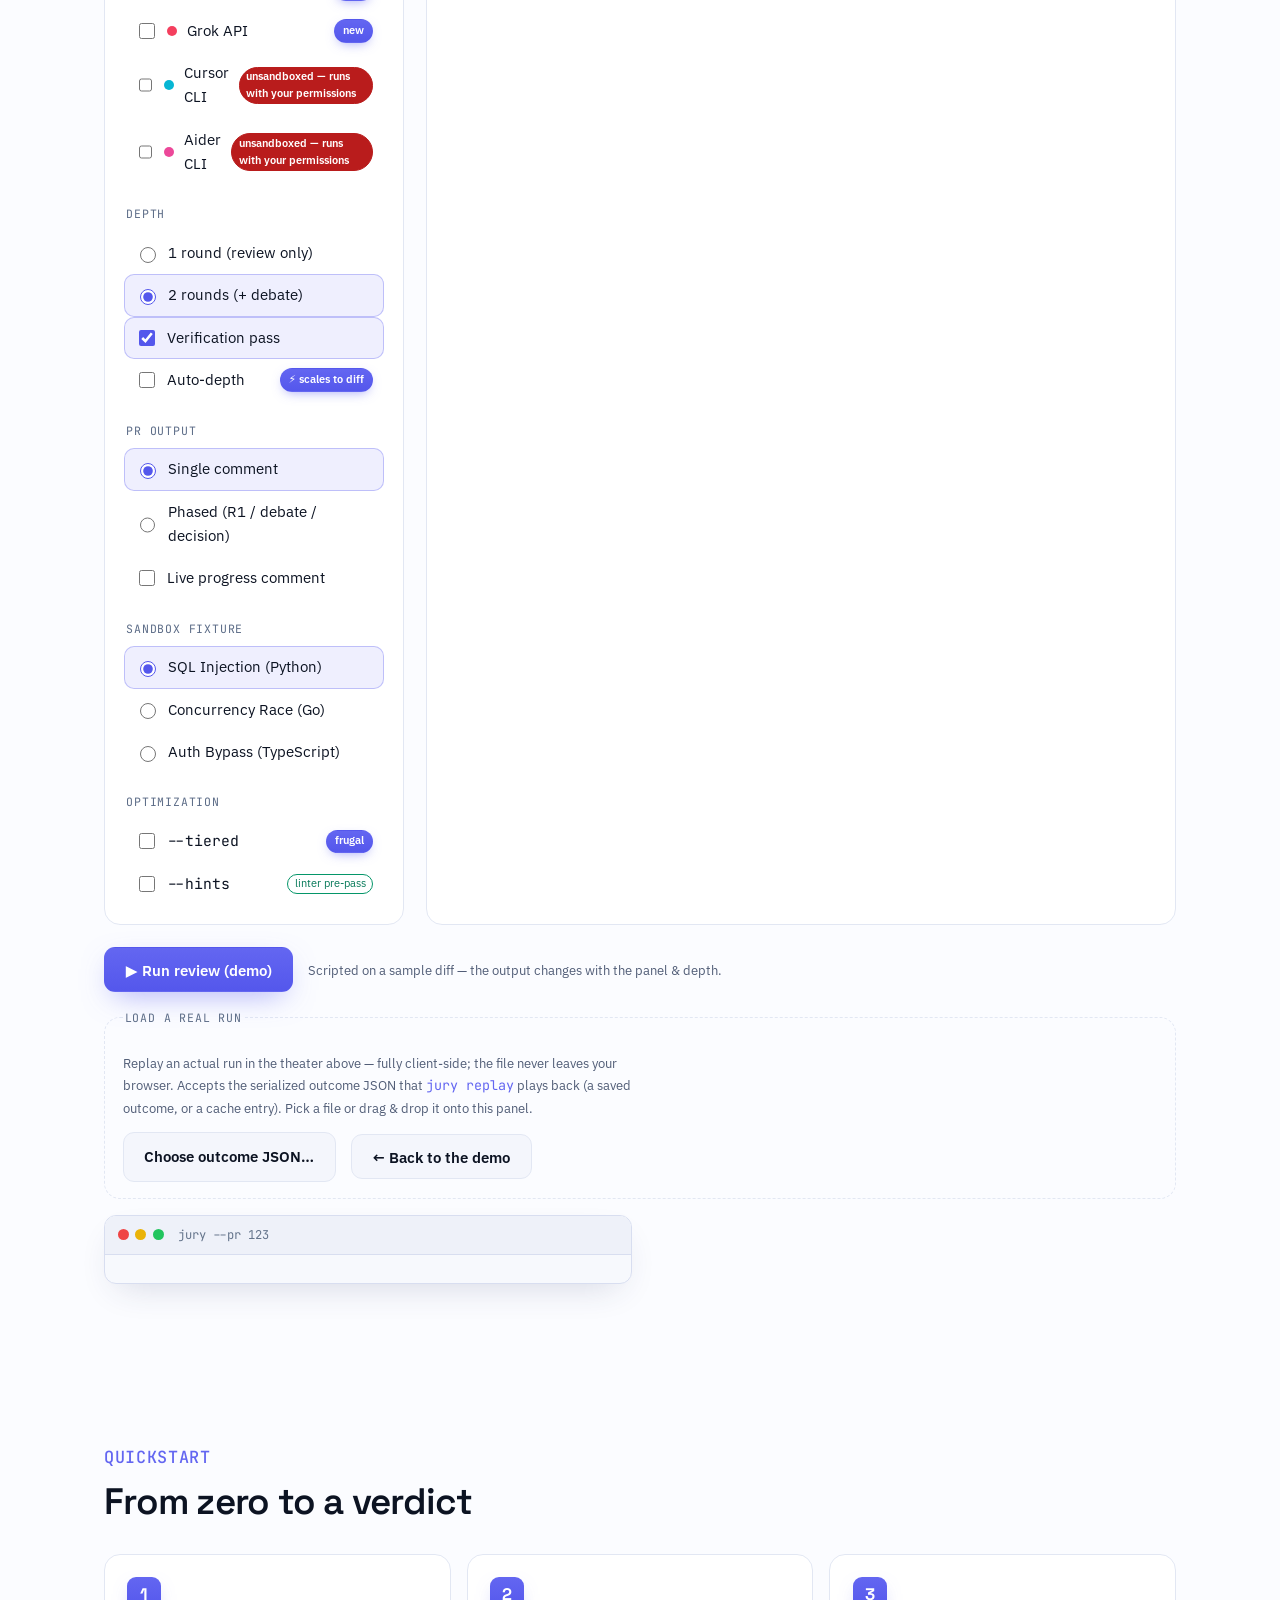
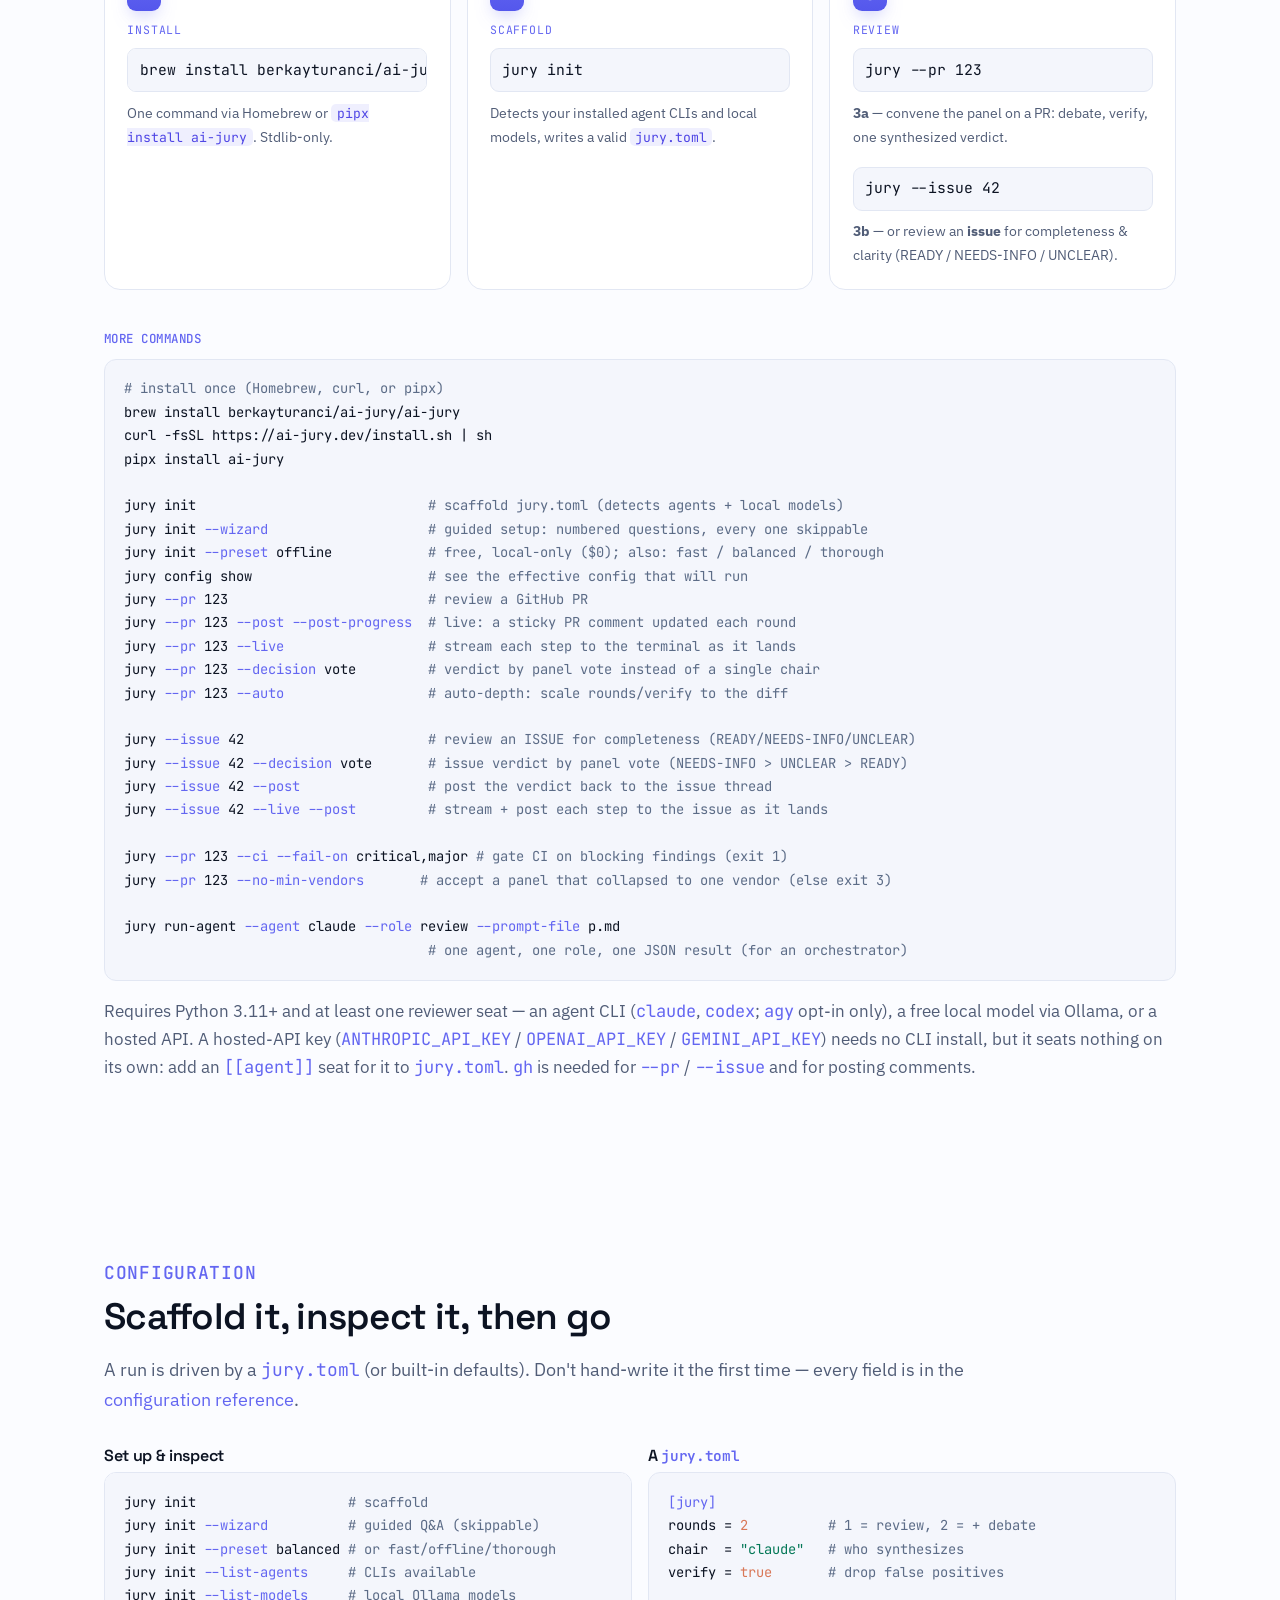
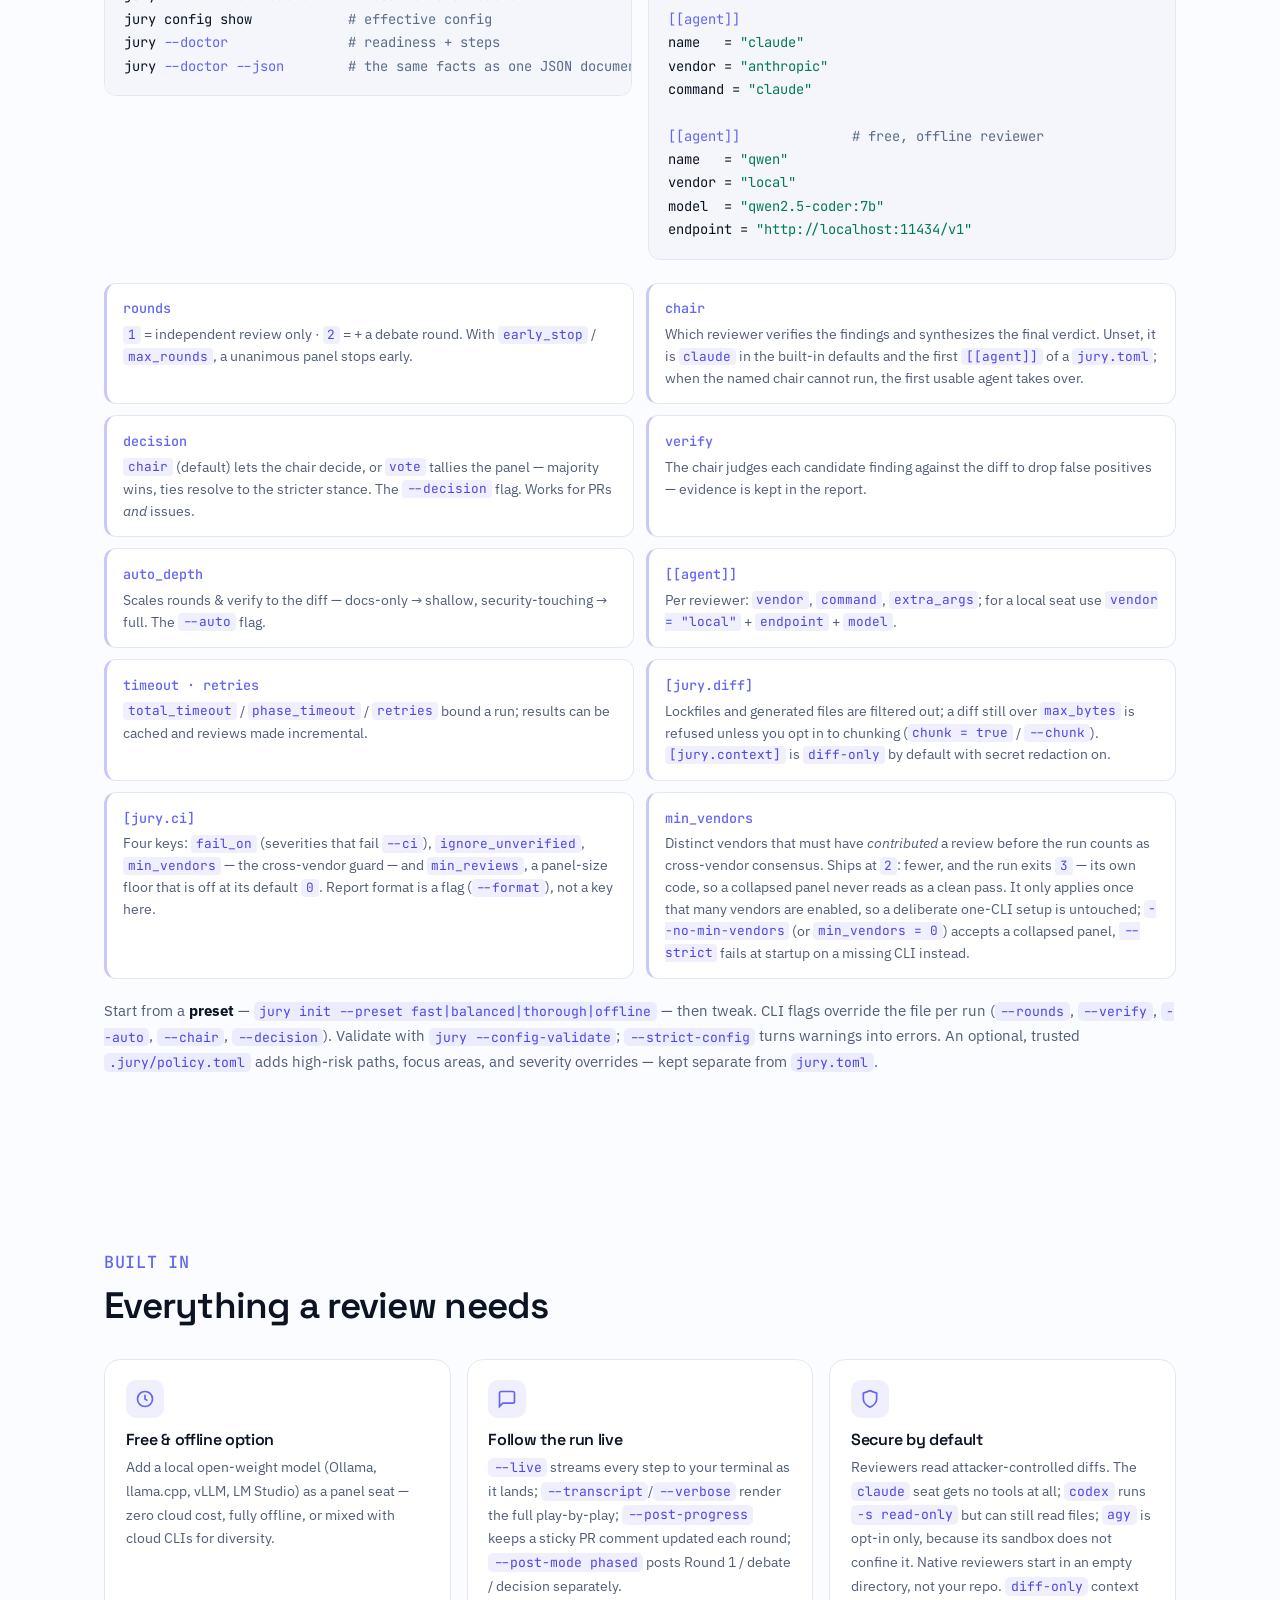
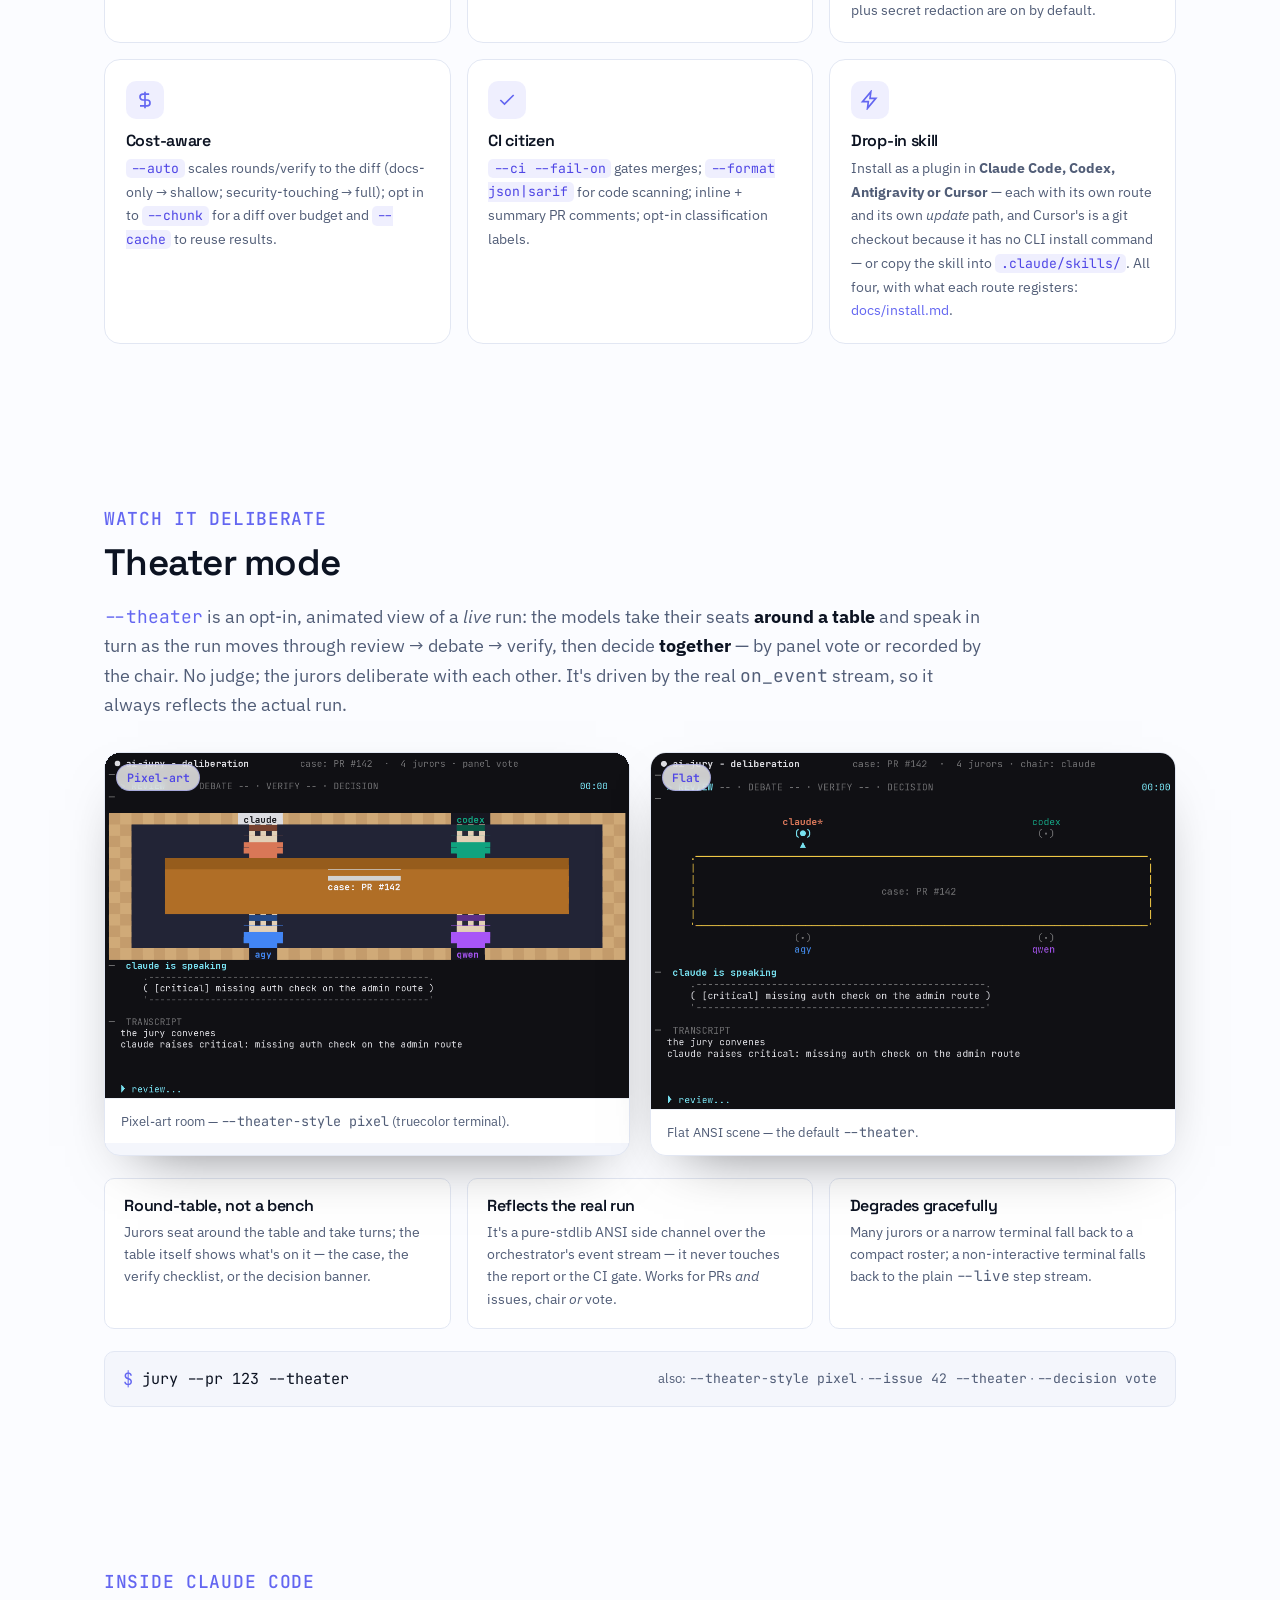
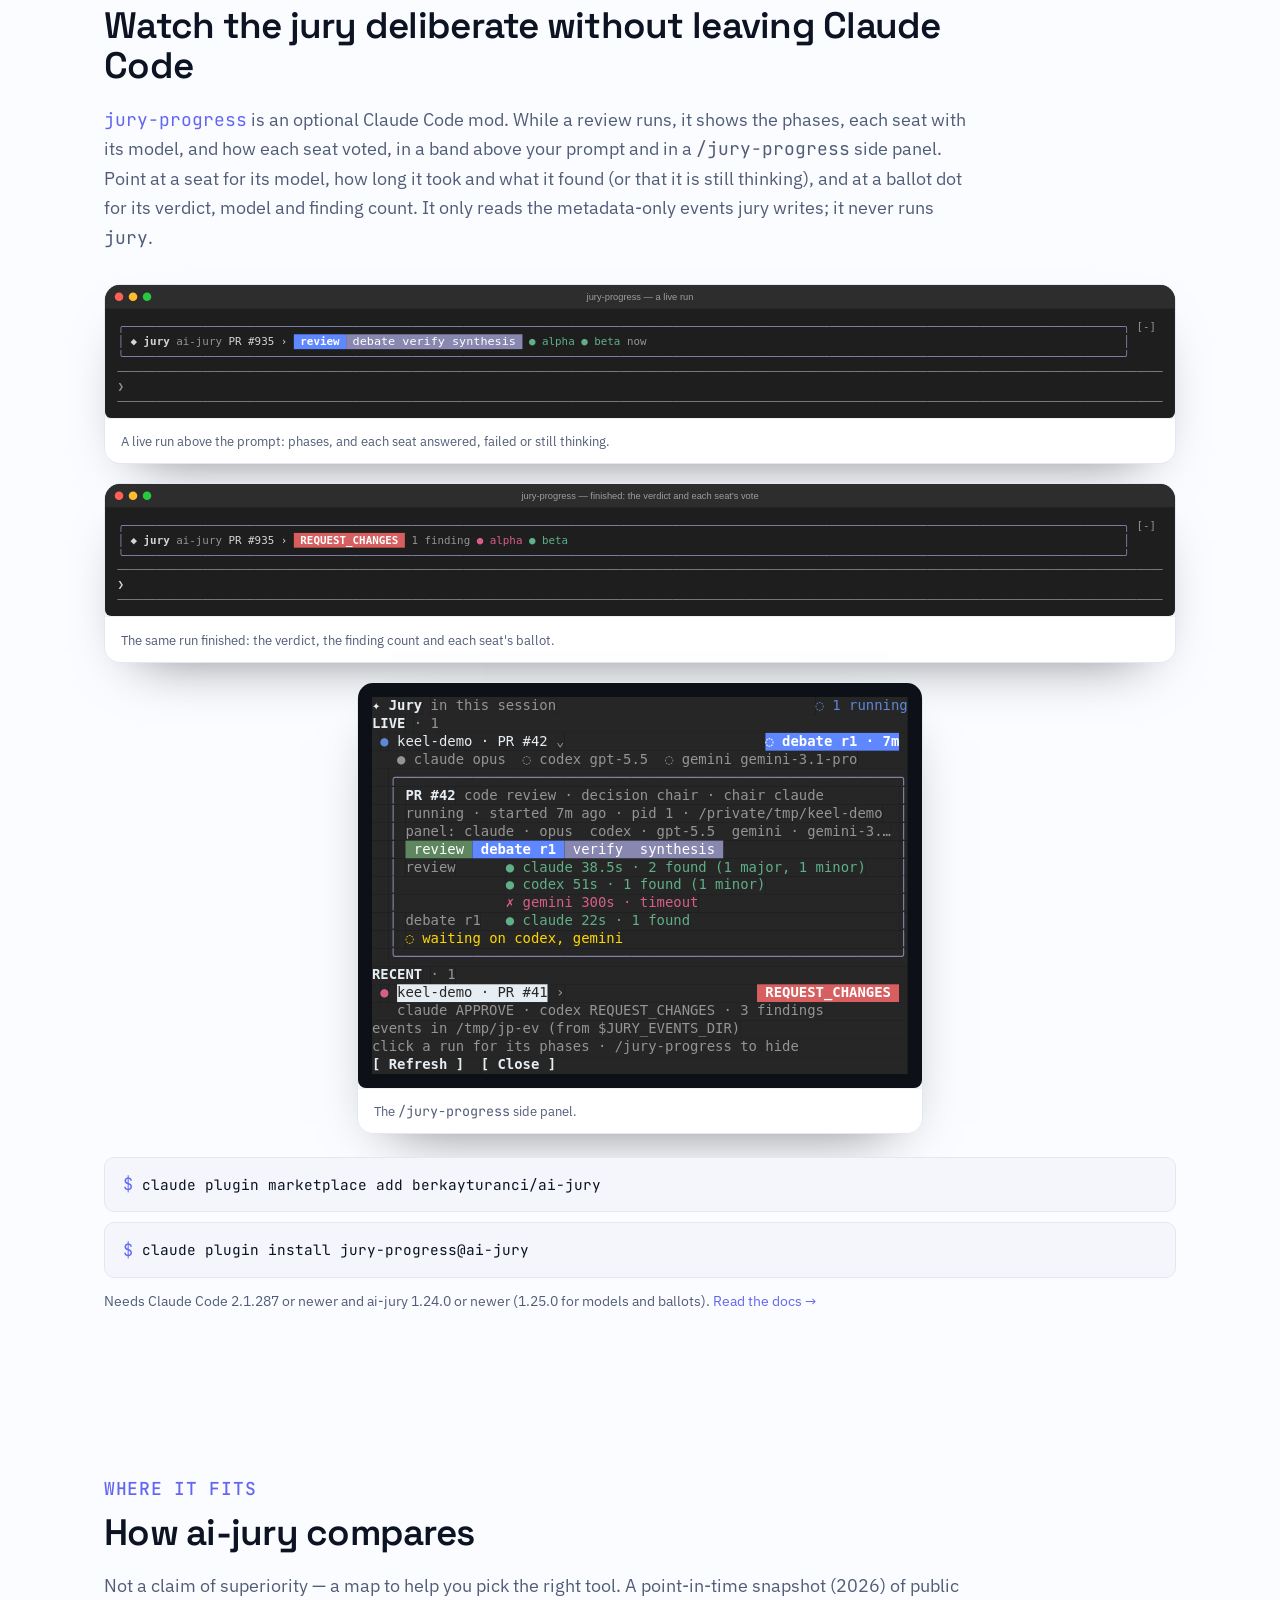
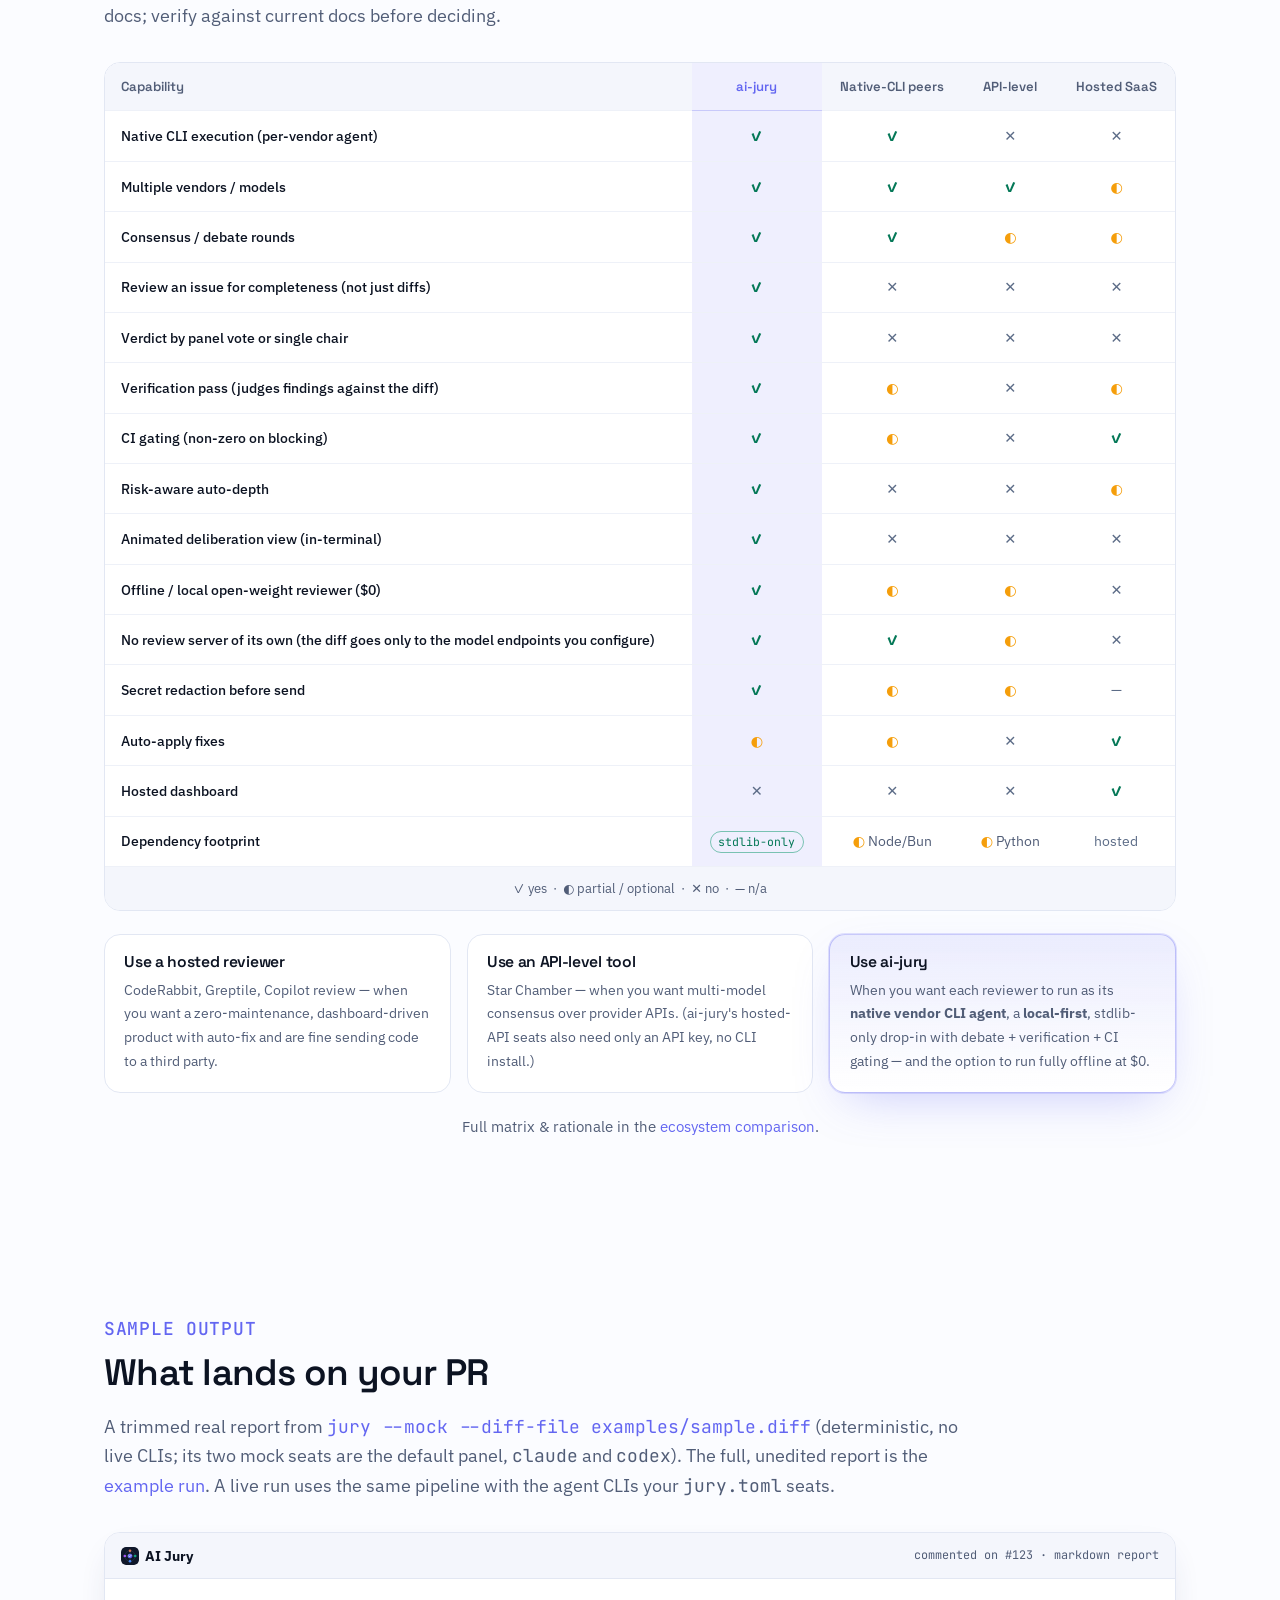
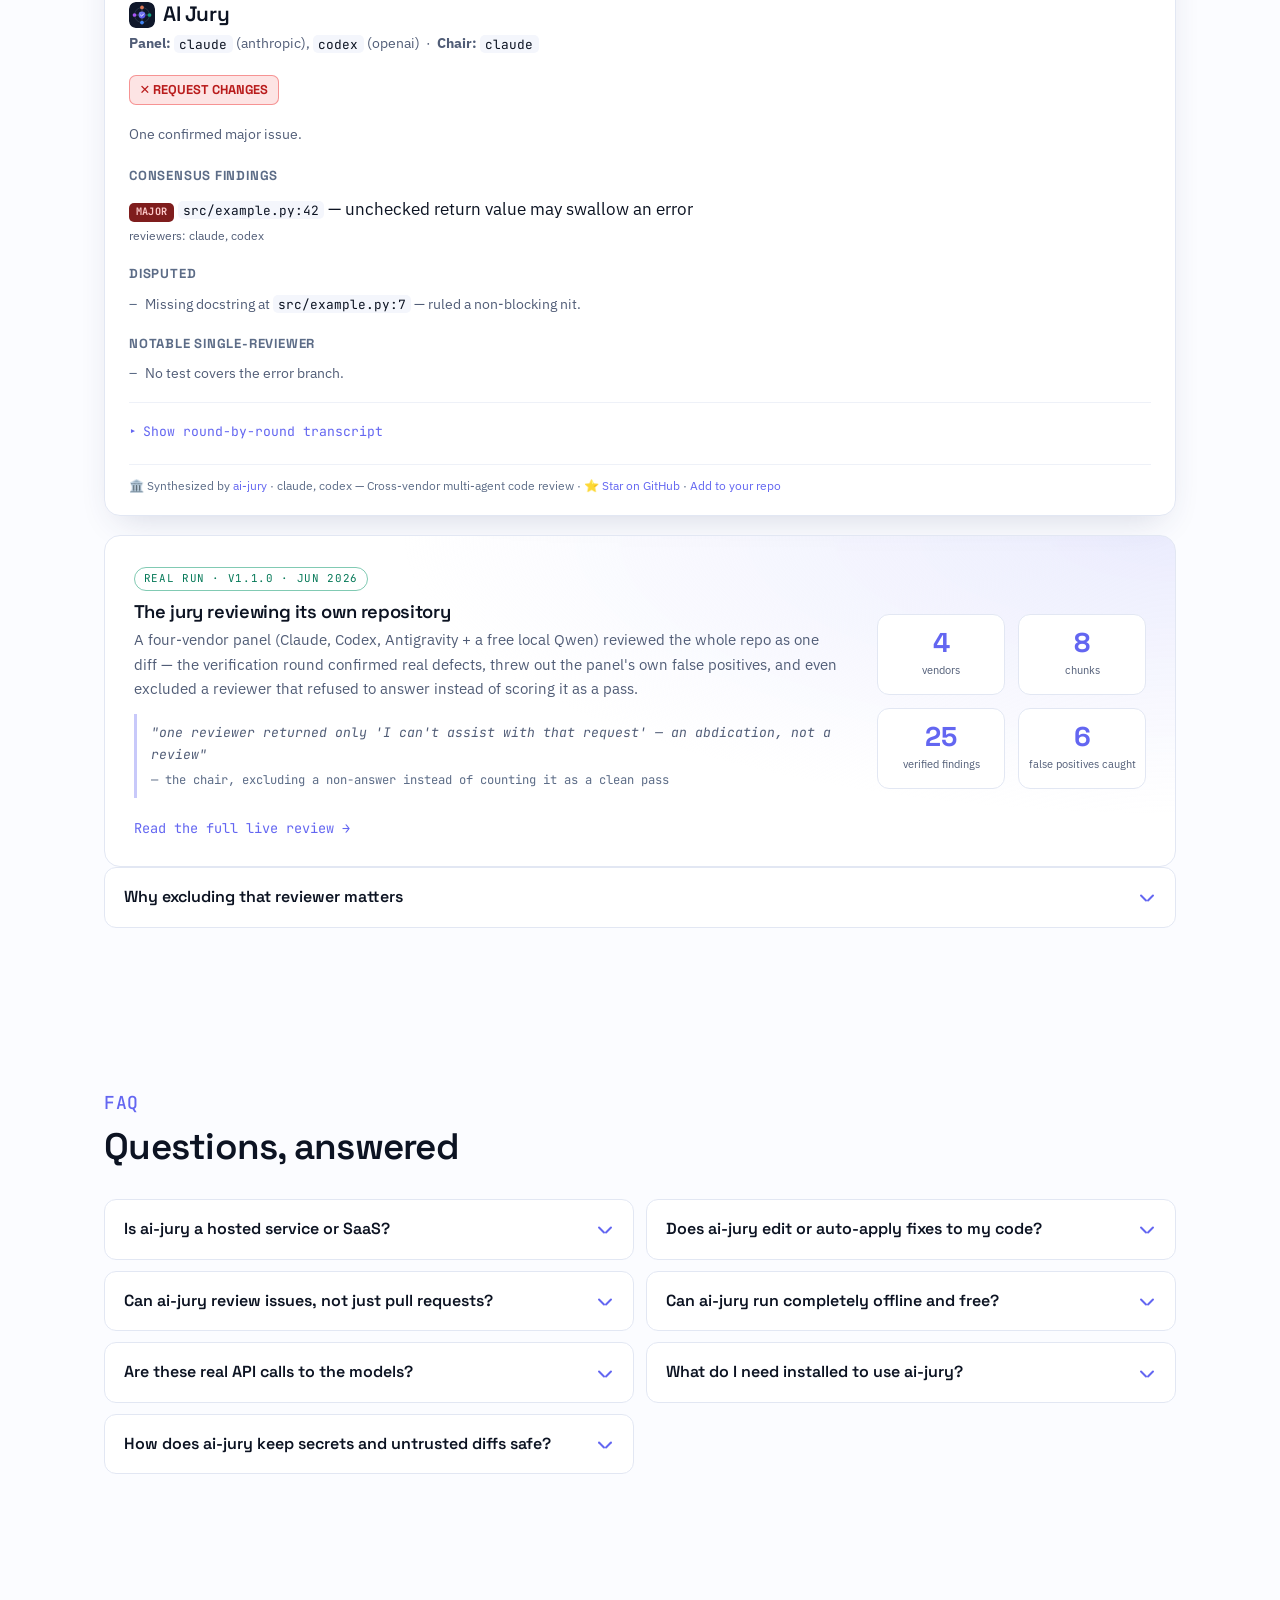
==== commit 3c393503: "docs: exact hover and vote wording, drop the outdated combined capture, a panel capture with consist" ====
--- a/website/index.html
+++ b/website/index.html
@@ -751,8 +751,8 @@
         <h2>Watch the jury deliberate without leaving Claude Code</h2>
         <p class="muted">
           <code class="mono" style="color:var(--accent-2)">jury-progress</code> is an optional Claude Code mod. While a review runs,
-          it shows the phases, each seat with its model, and who said what, in a band above your prompt and in a
-          <code class="mono">/jury-progress</code> side panel. Point at a seat or a ballot dot for its verdict, model and findings.
+          it shows the phases, each seat with its model, and how each seat voted, in a band above your prompt and in a
+          <code class="mono">/jury-progress</code> side panel. Point at a seat for its model, how long it took and what it found (or that it is still thinking), and at a ballot dot for its verdict, model and finding count.
           It only reads the metadata-only events jury writes; it never runs <code class="mono">jury</code>.
         </p>
       </div>
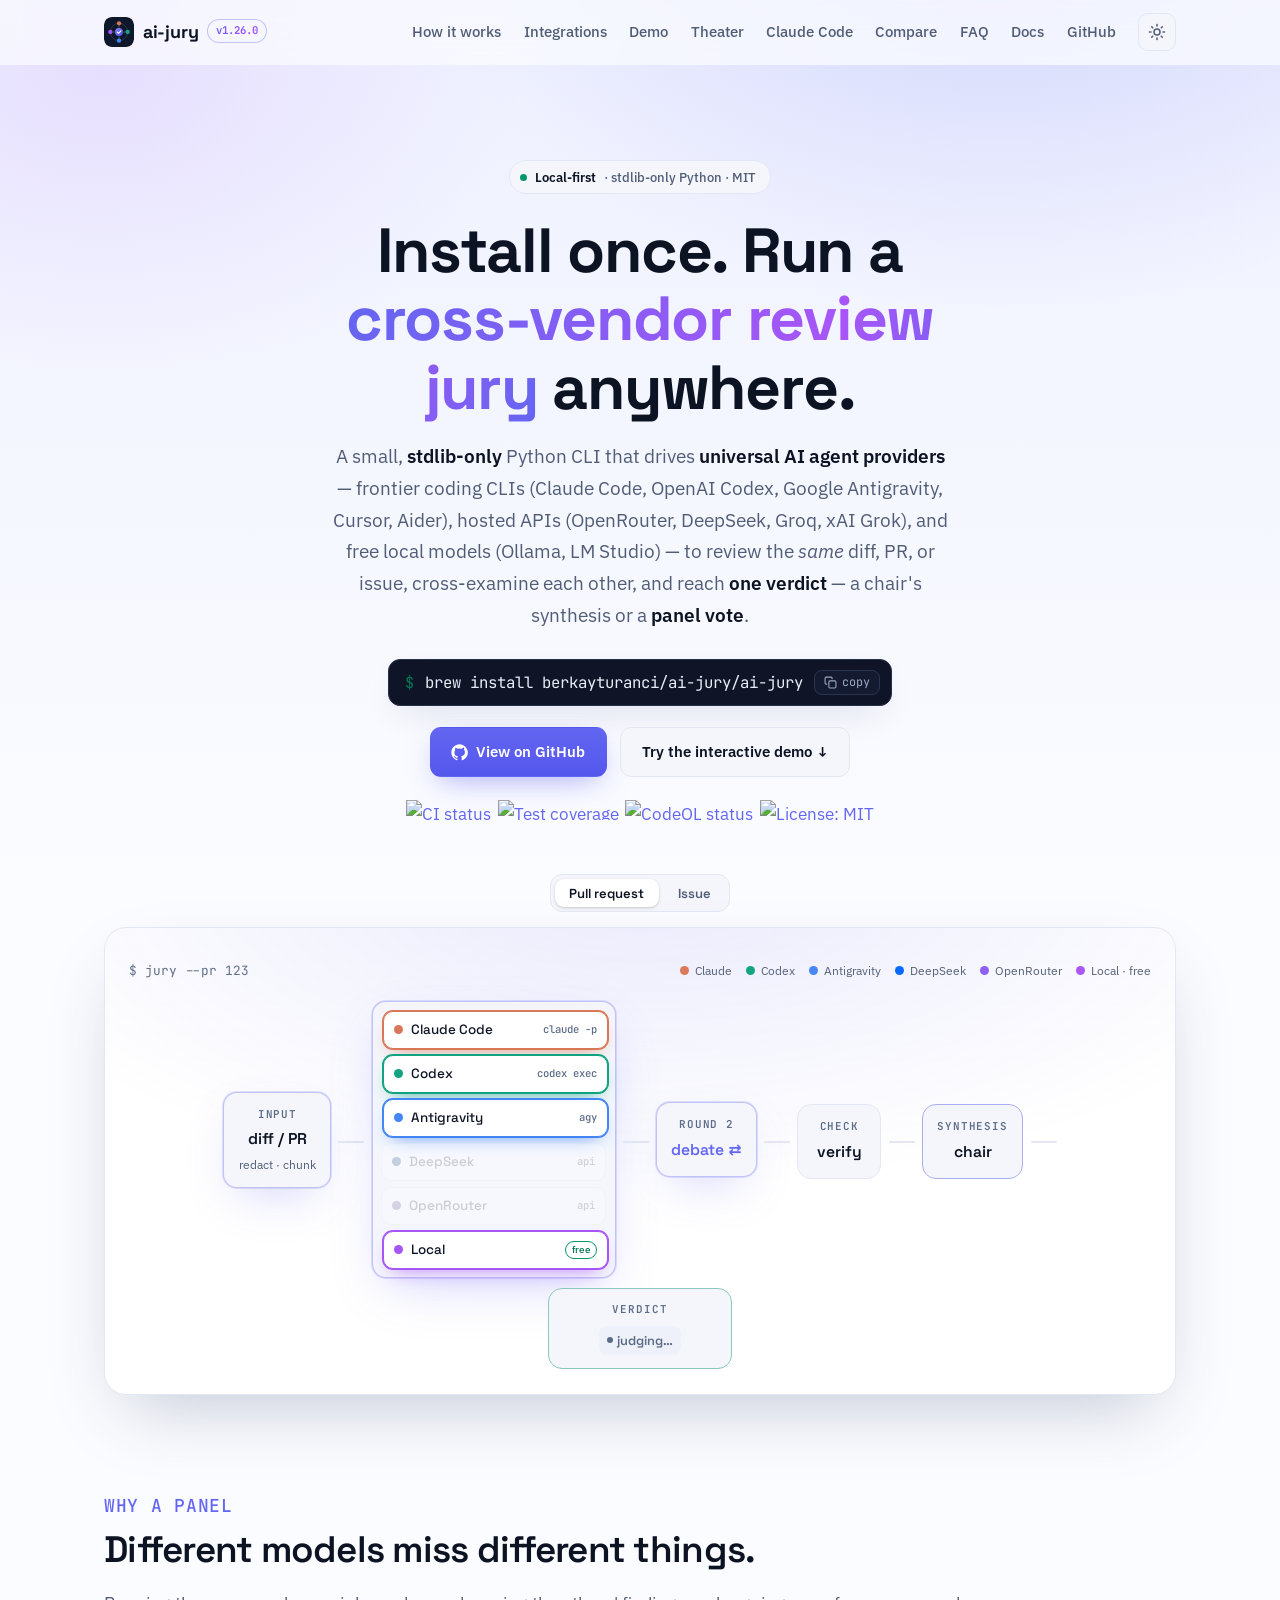
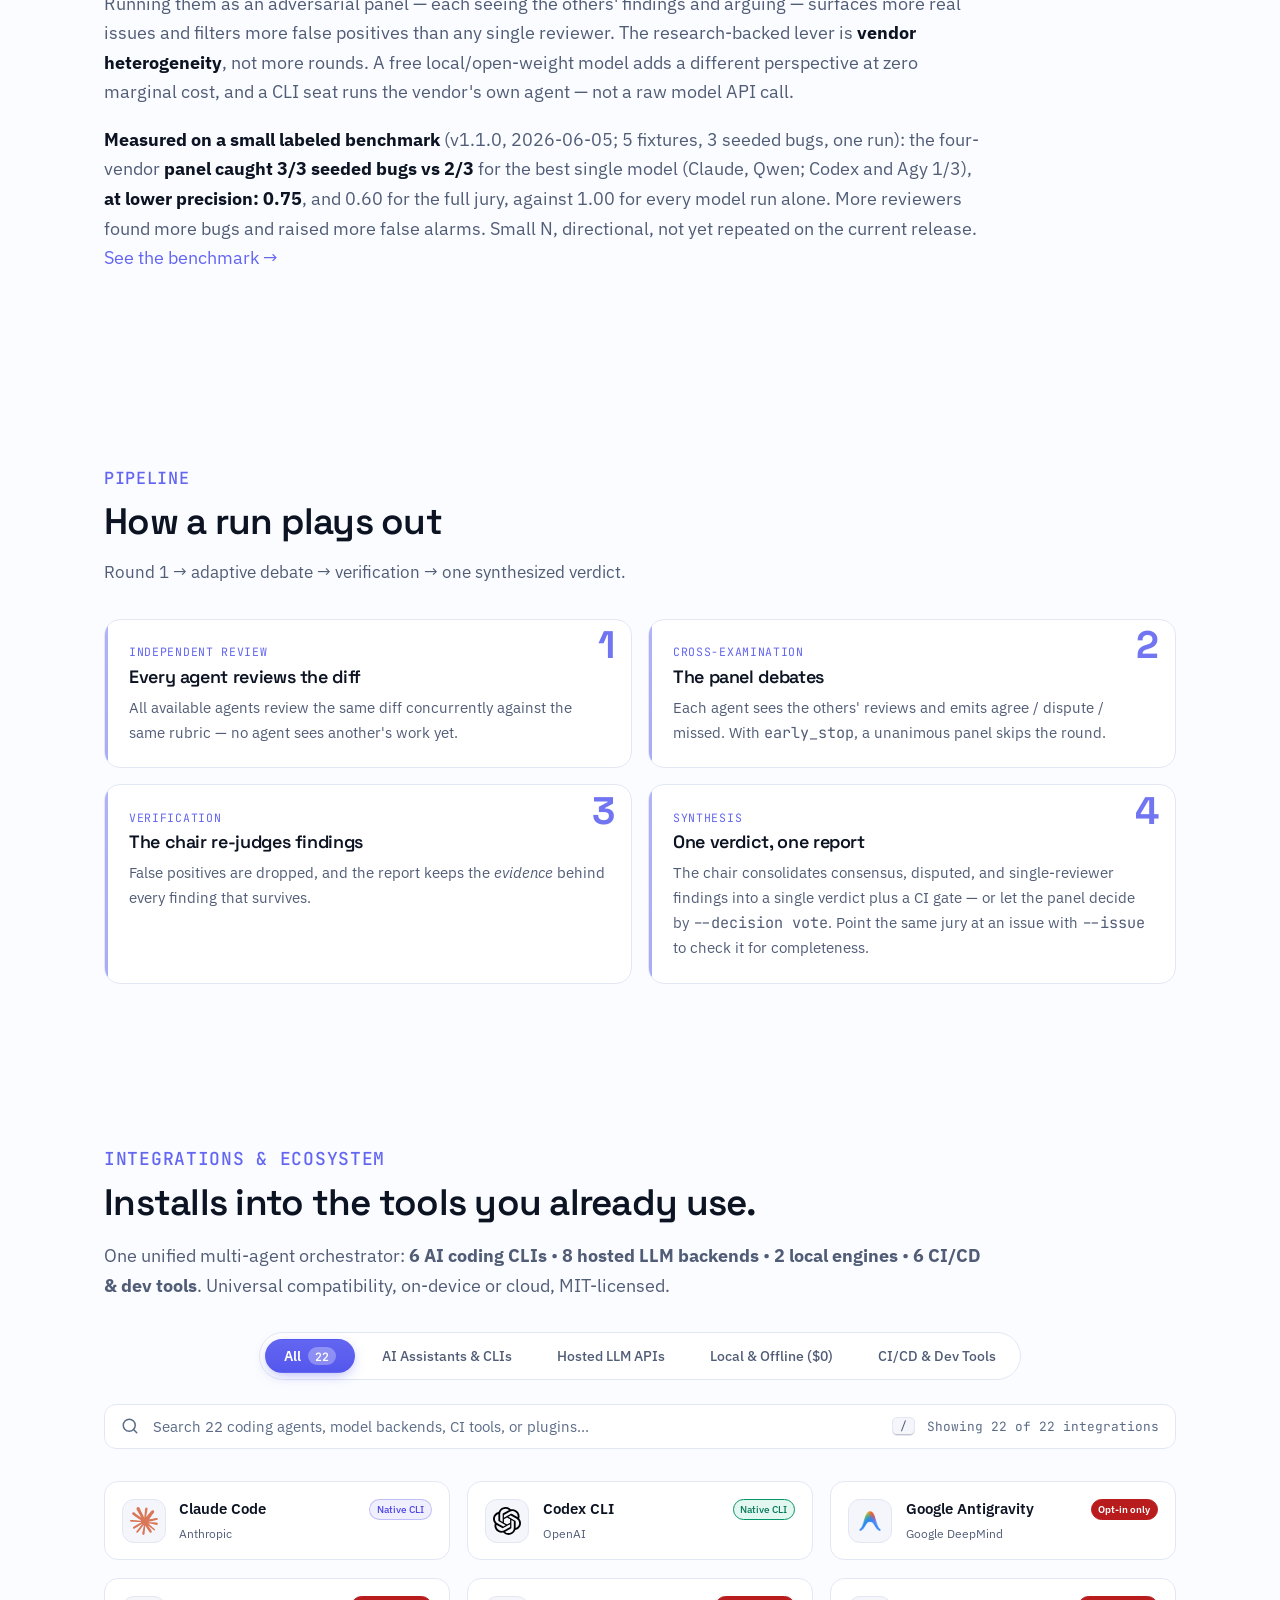
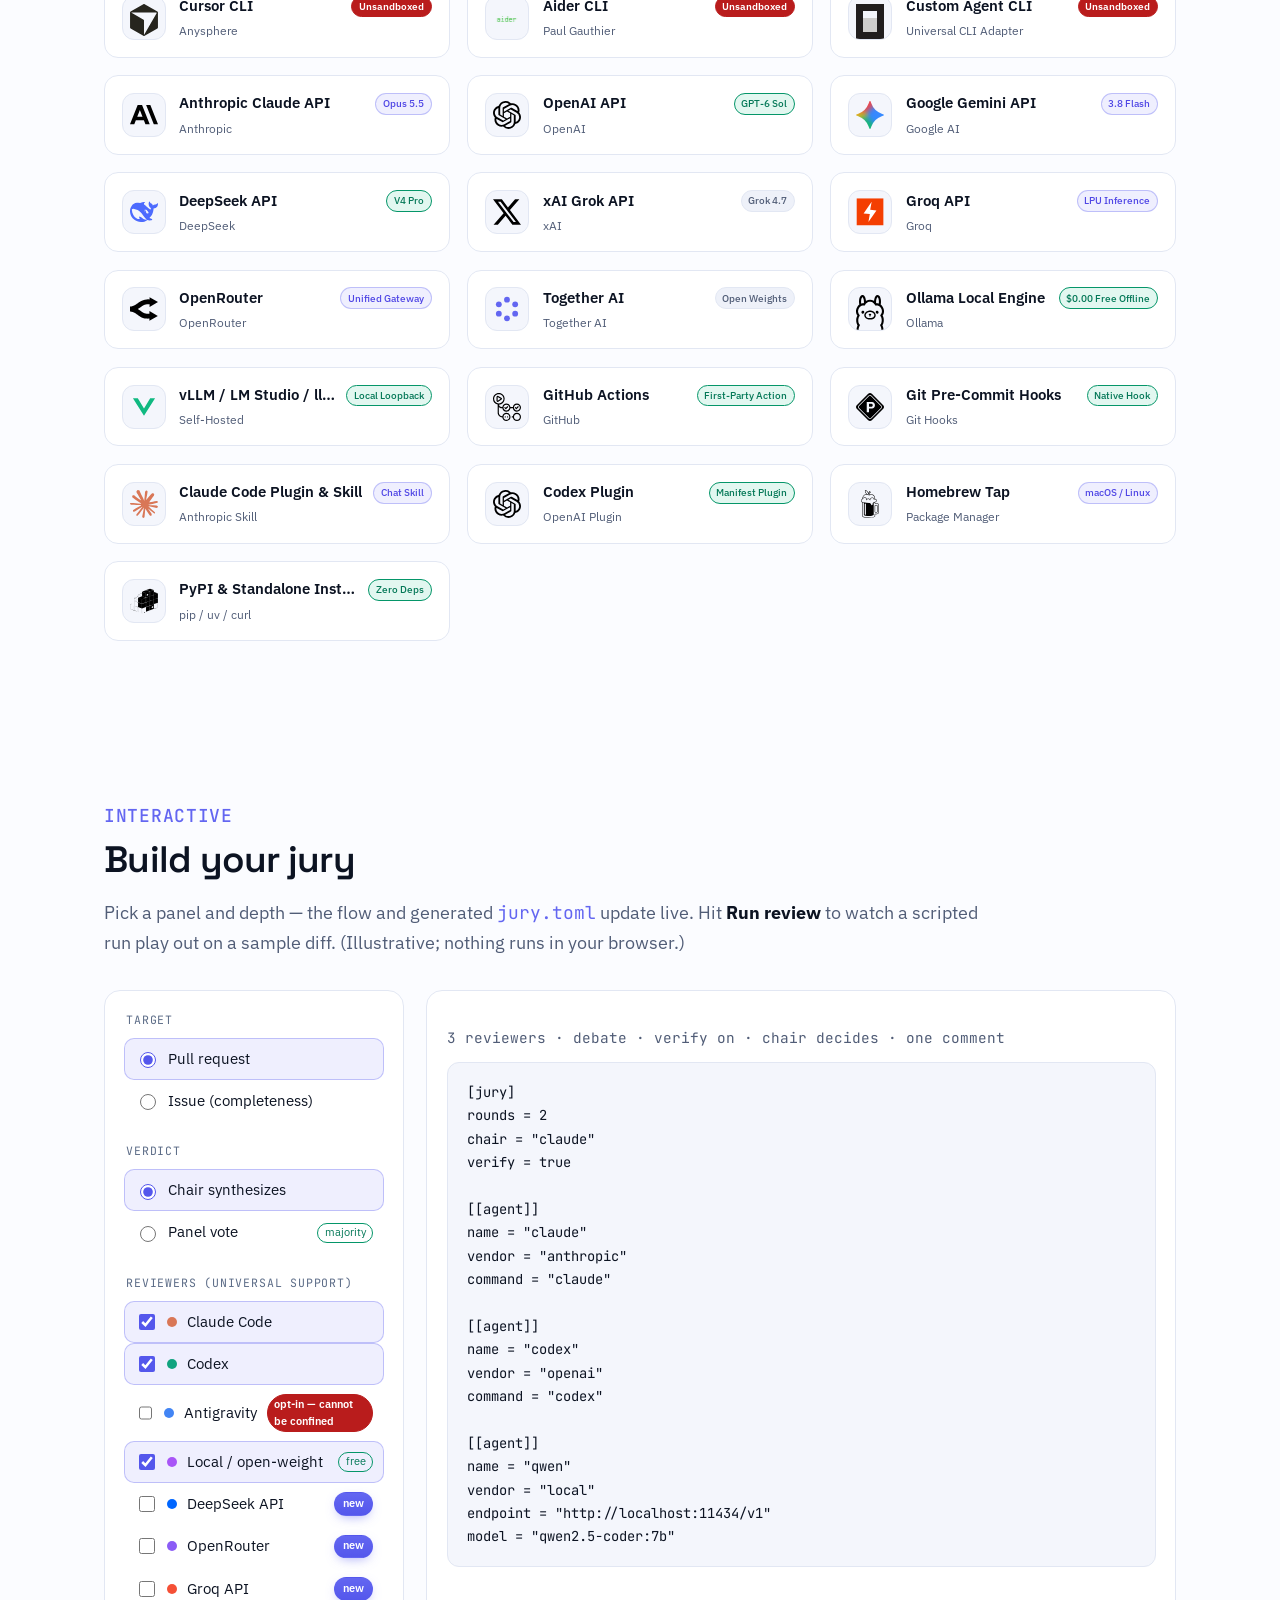
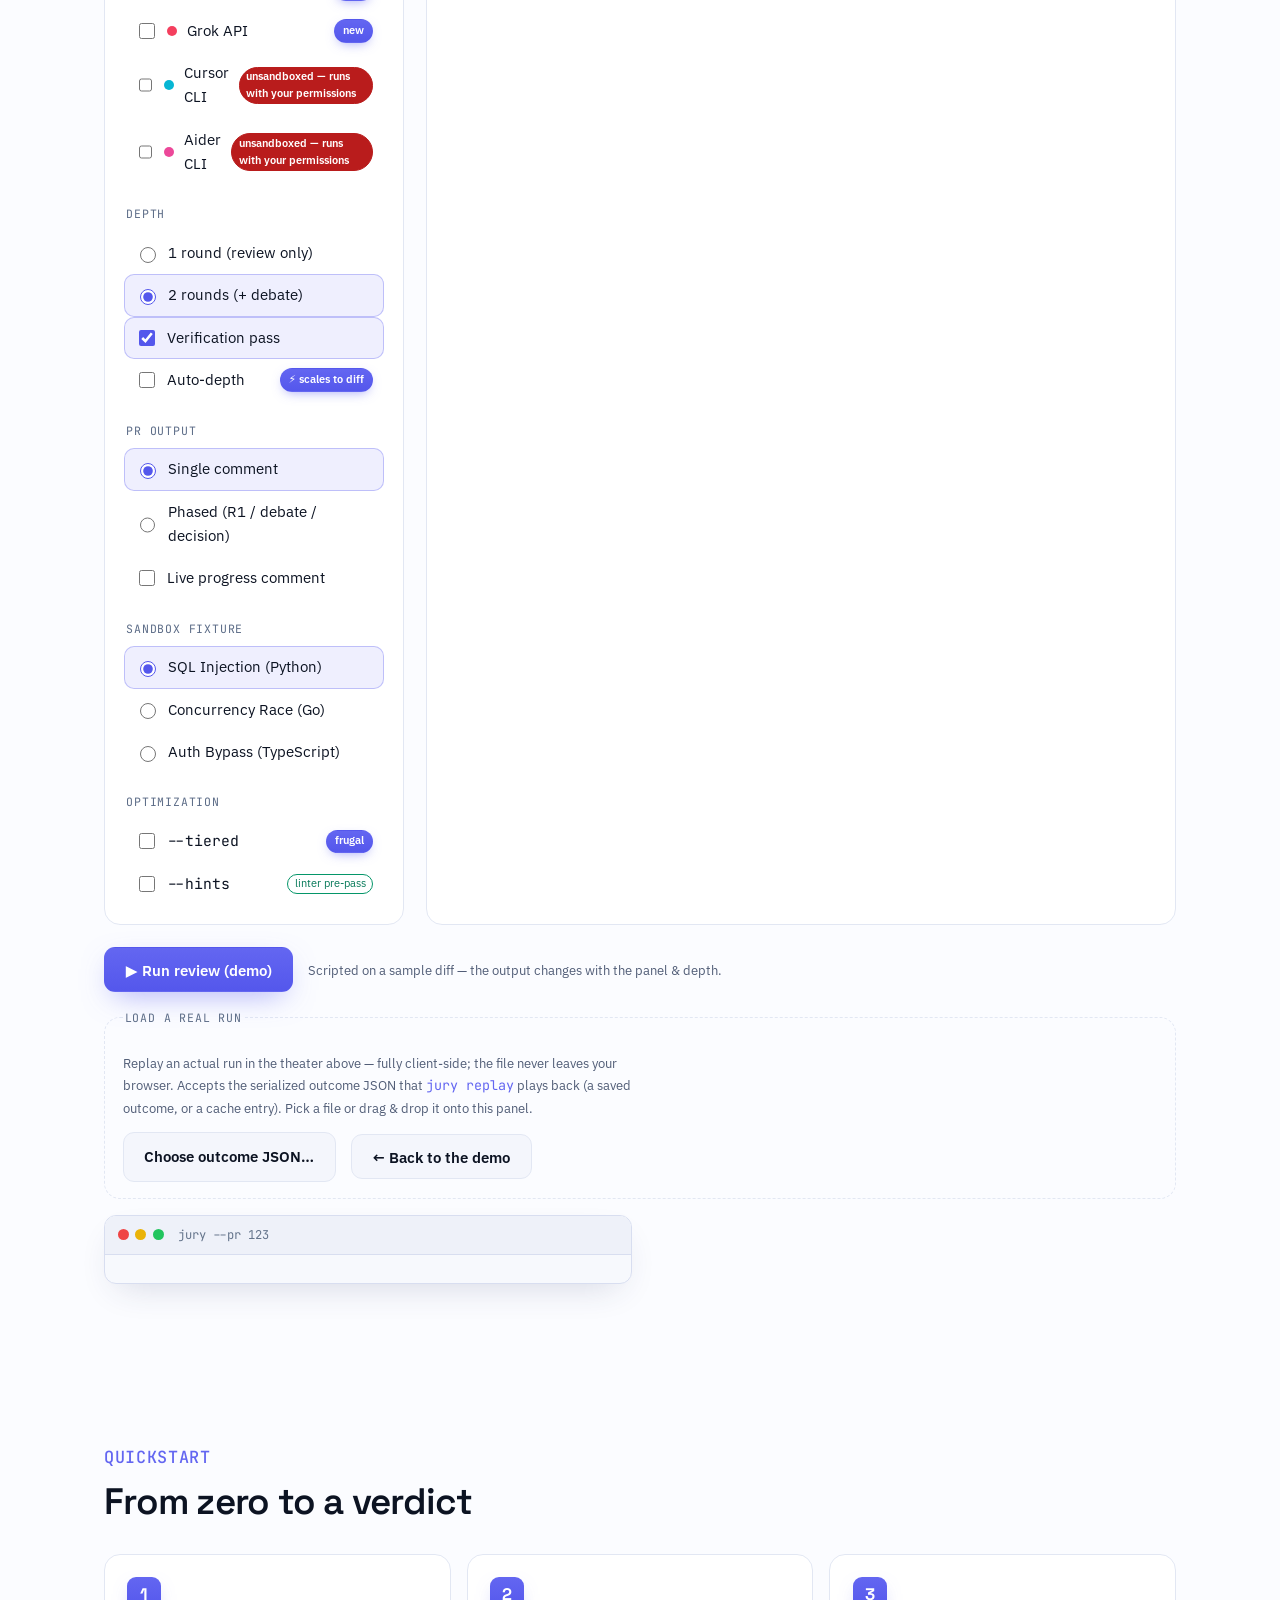
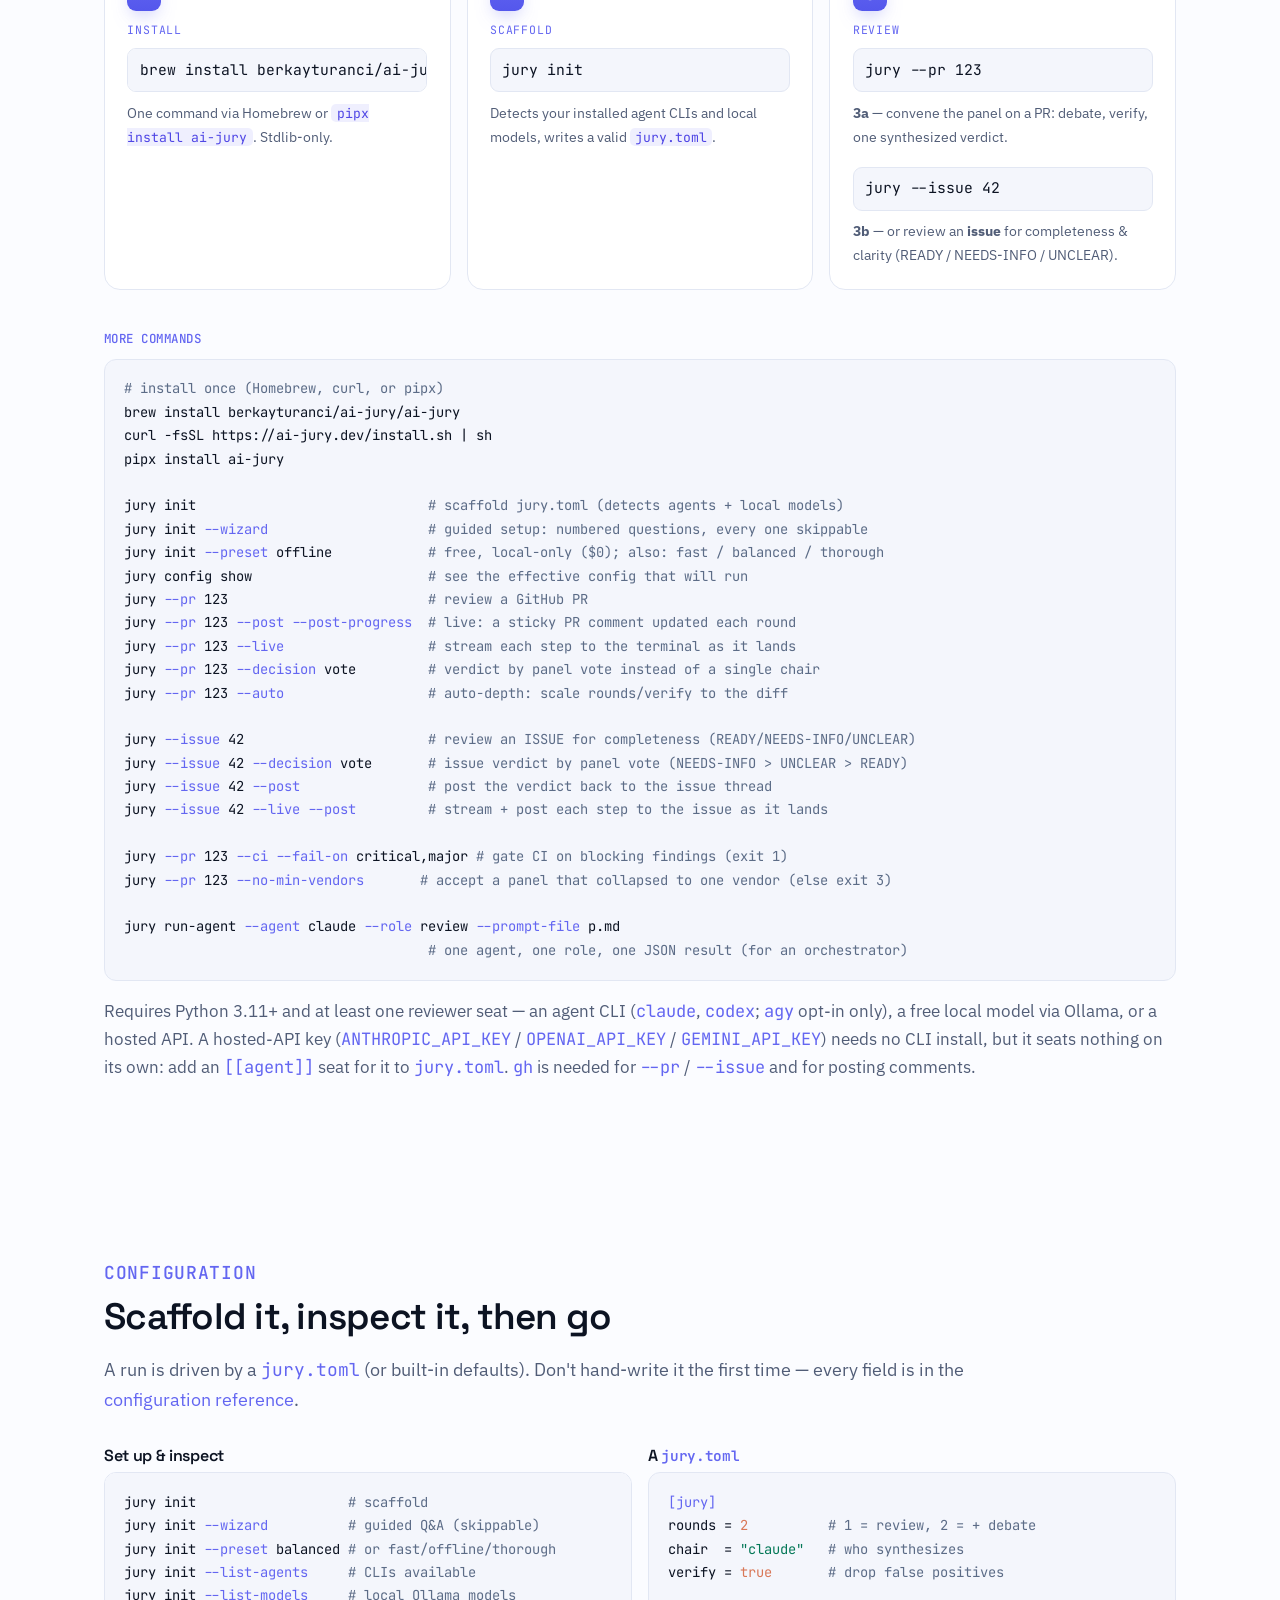
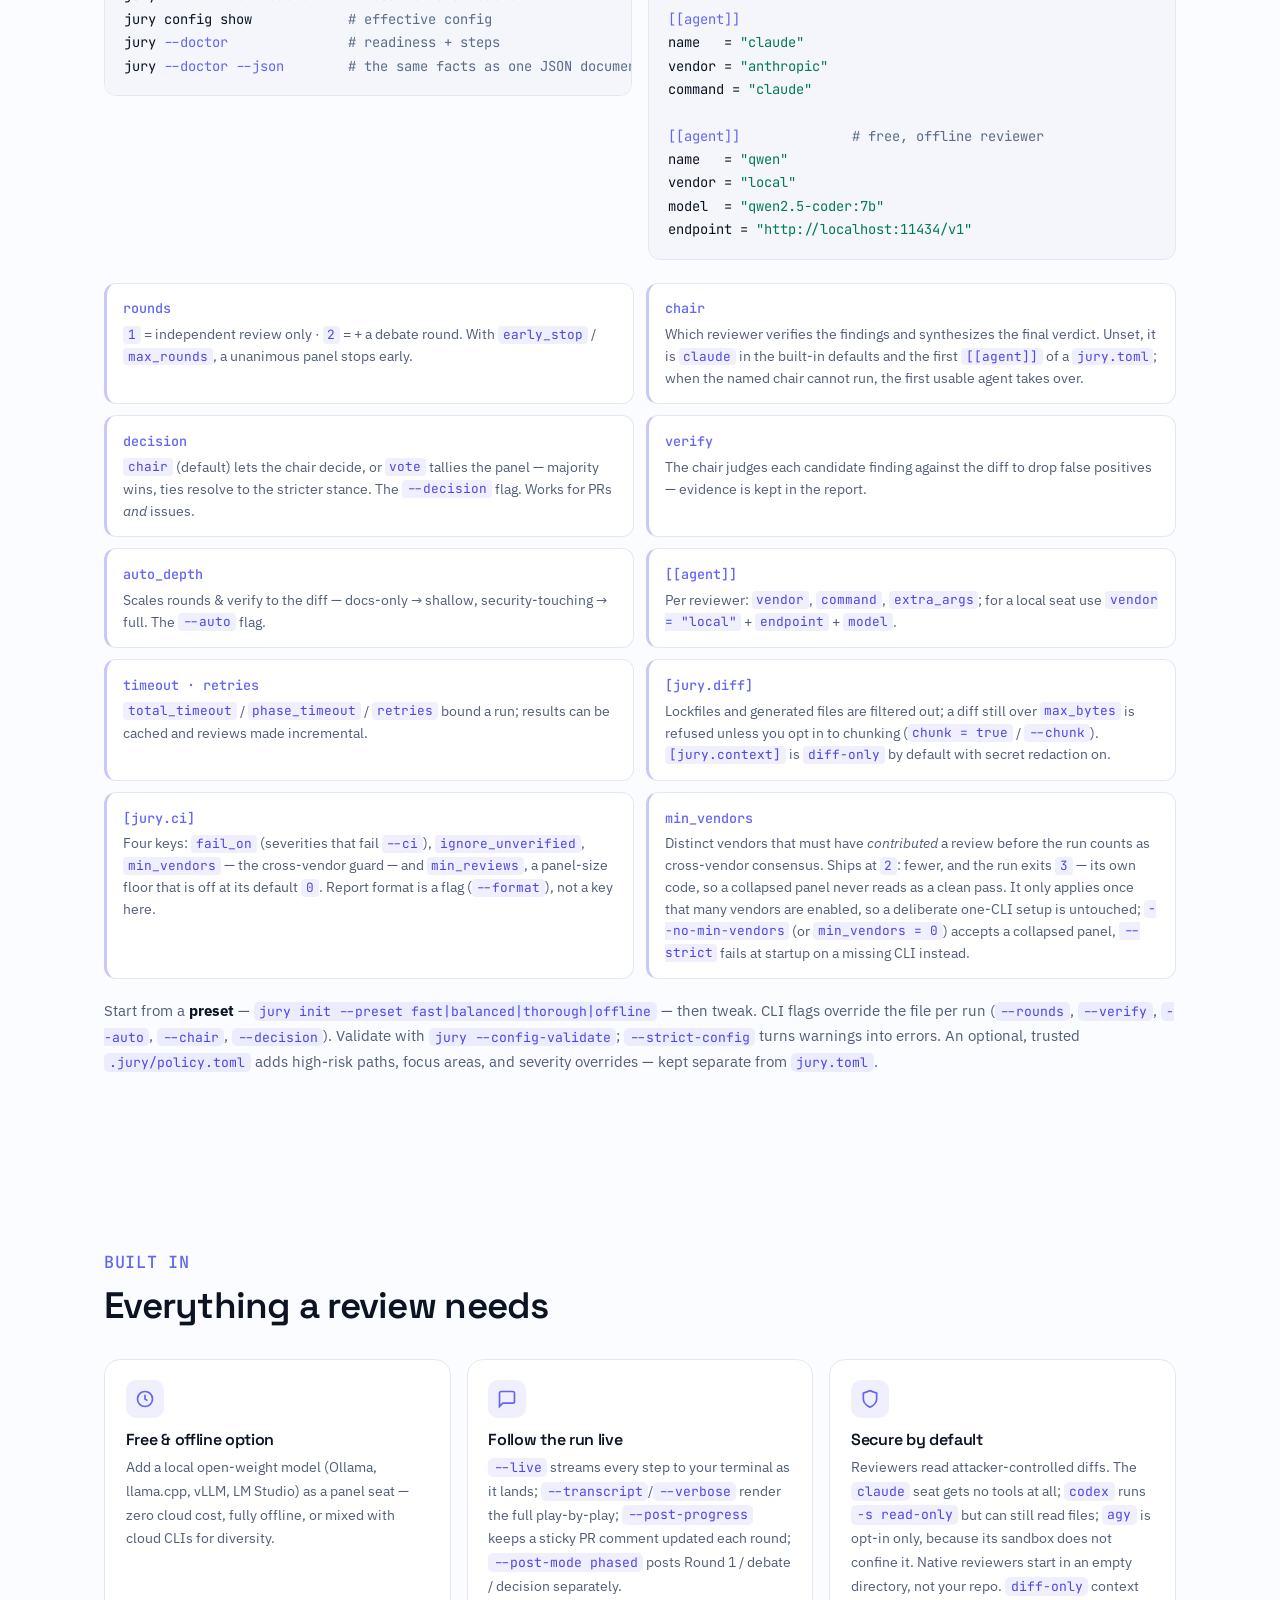
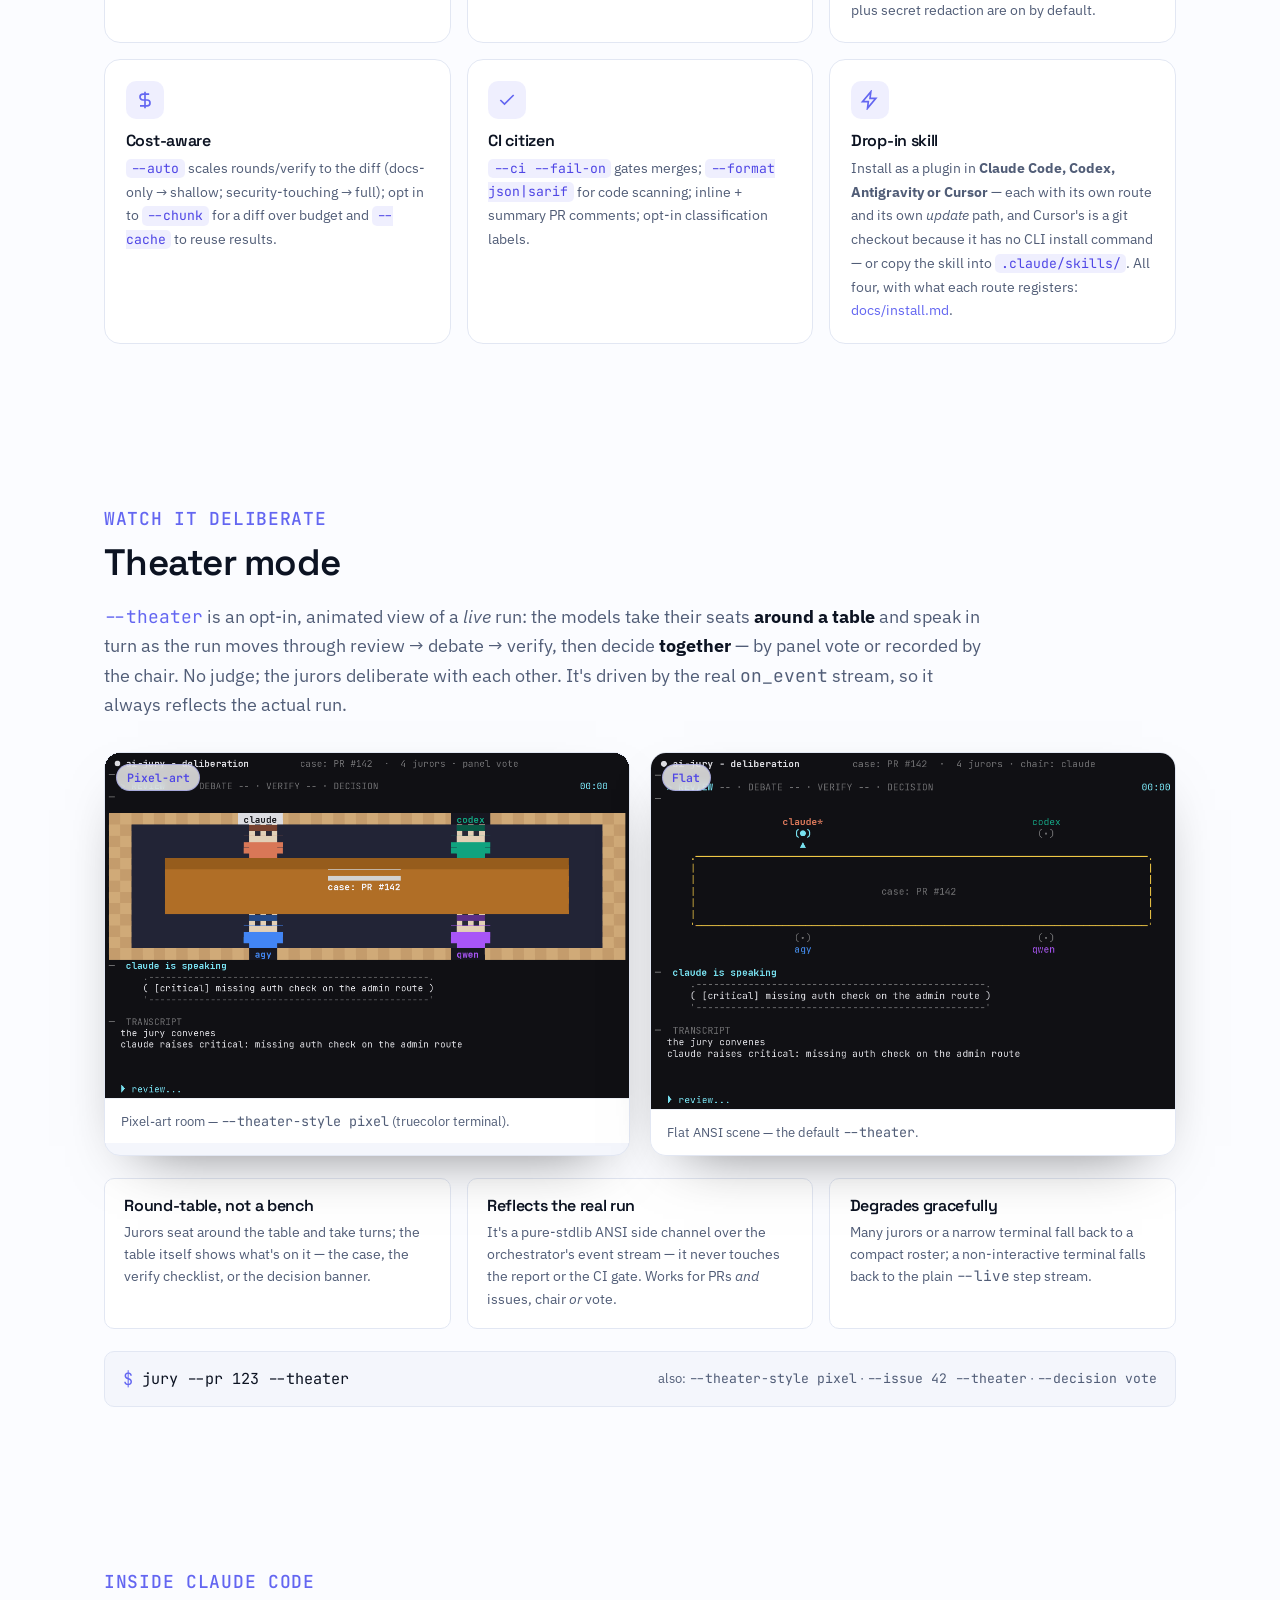
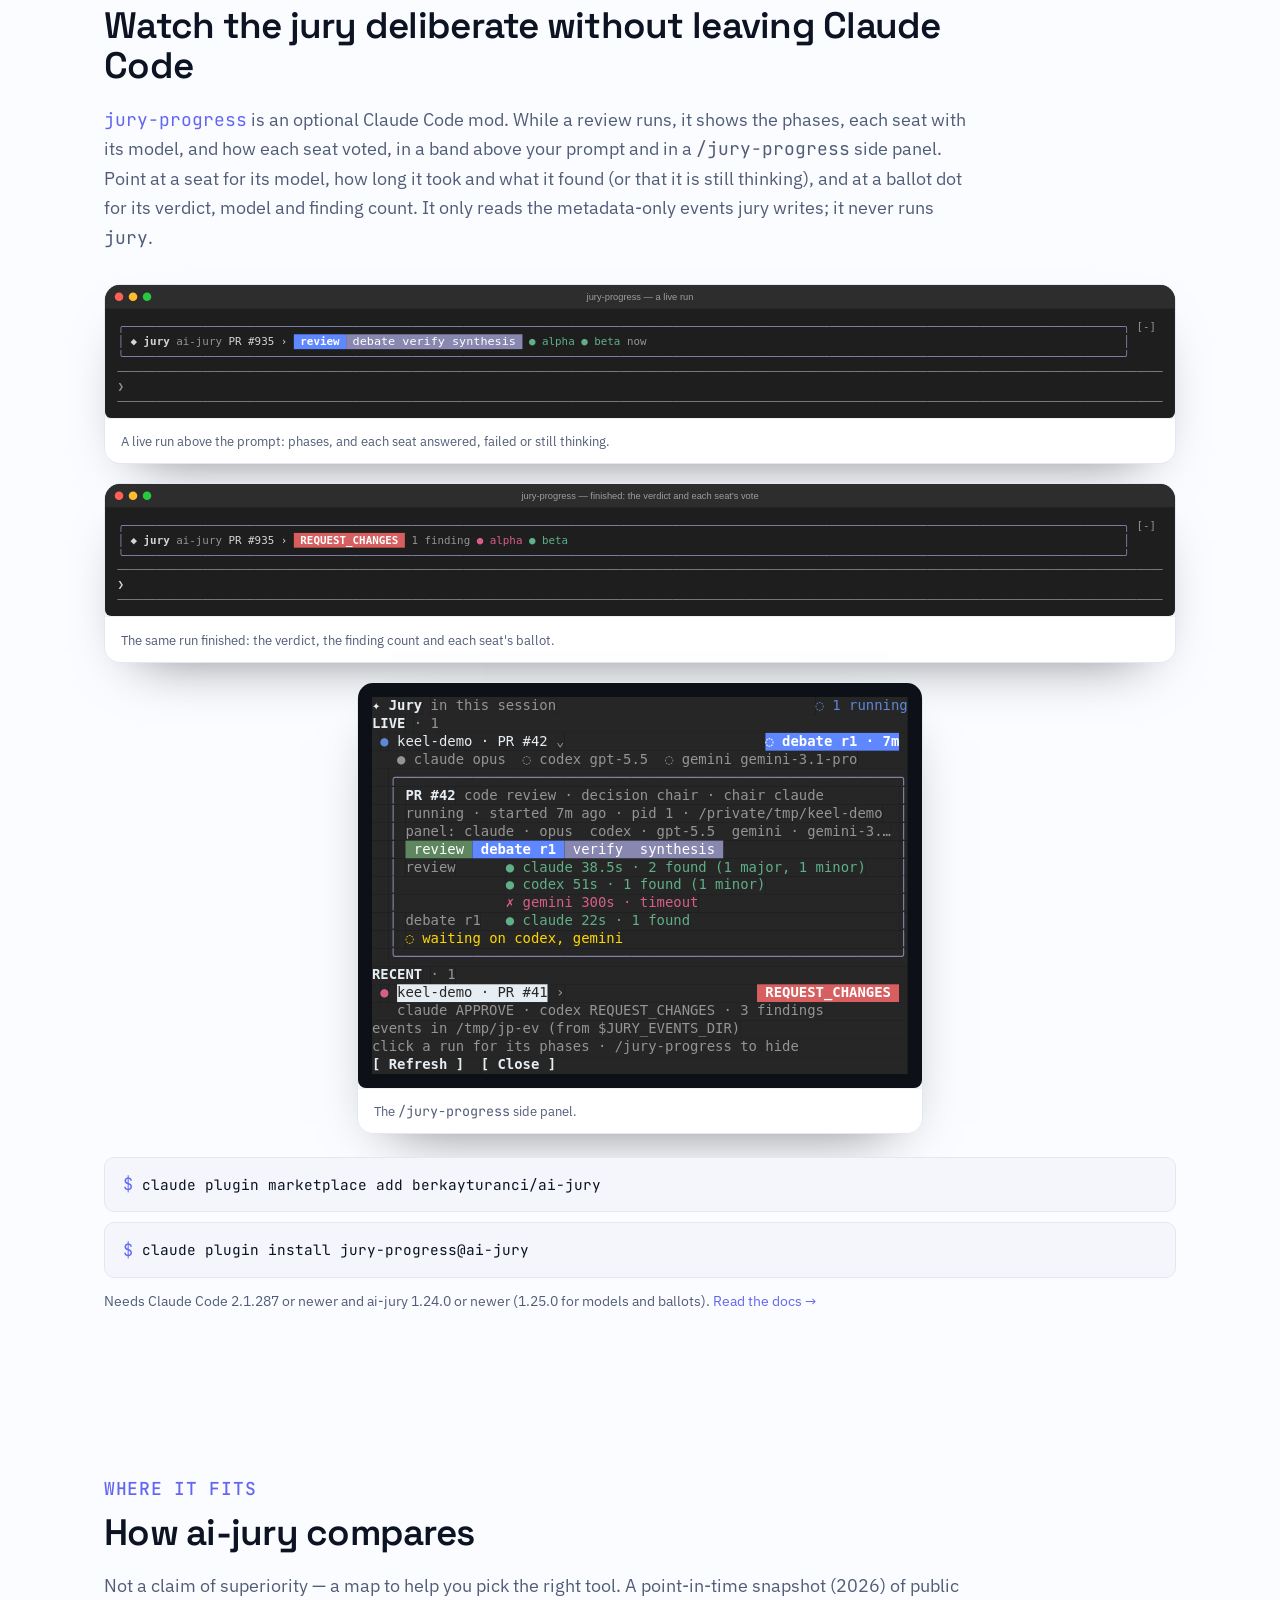
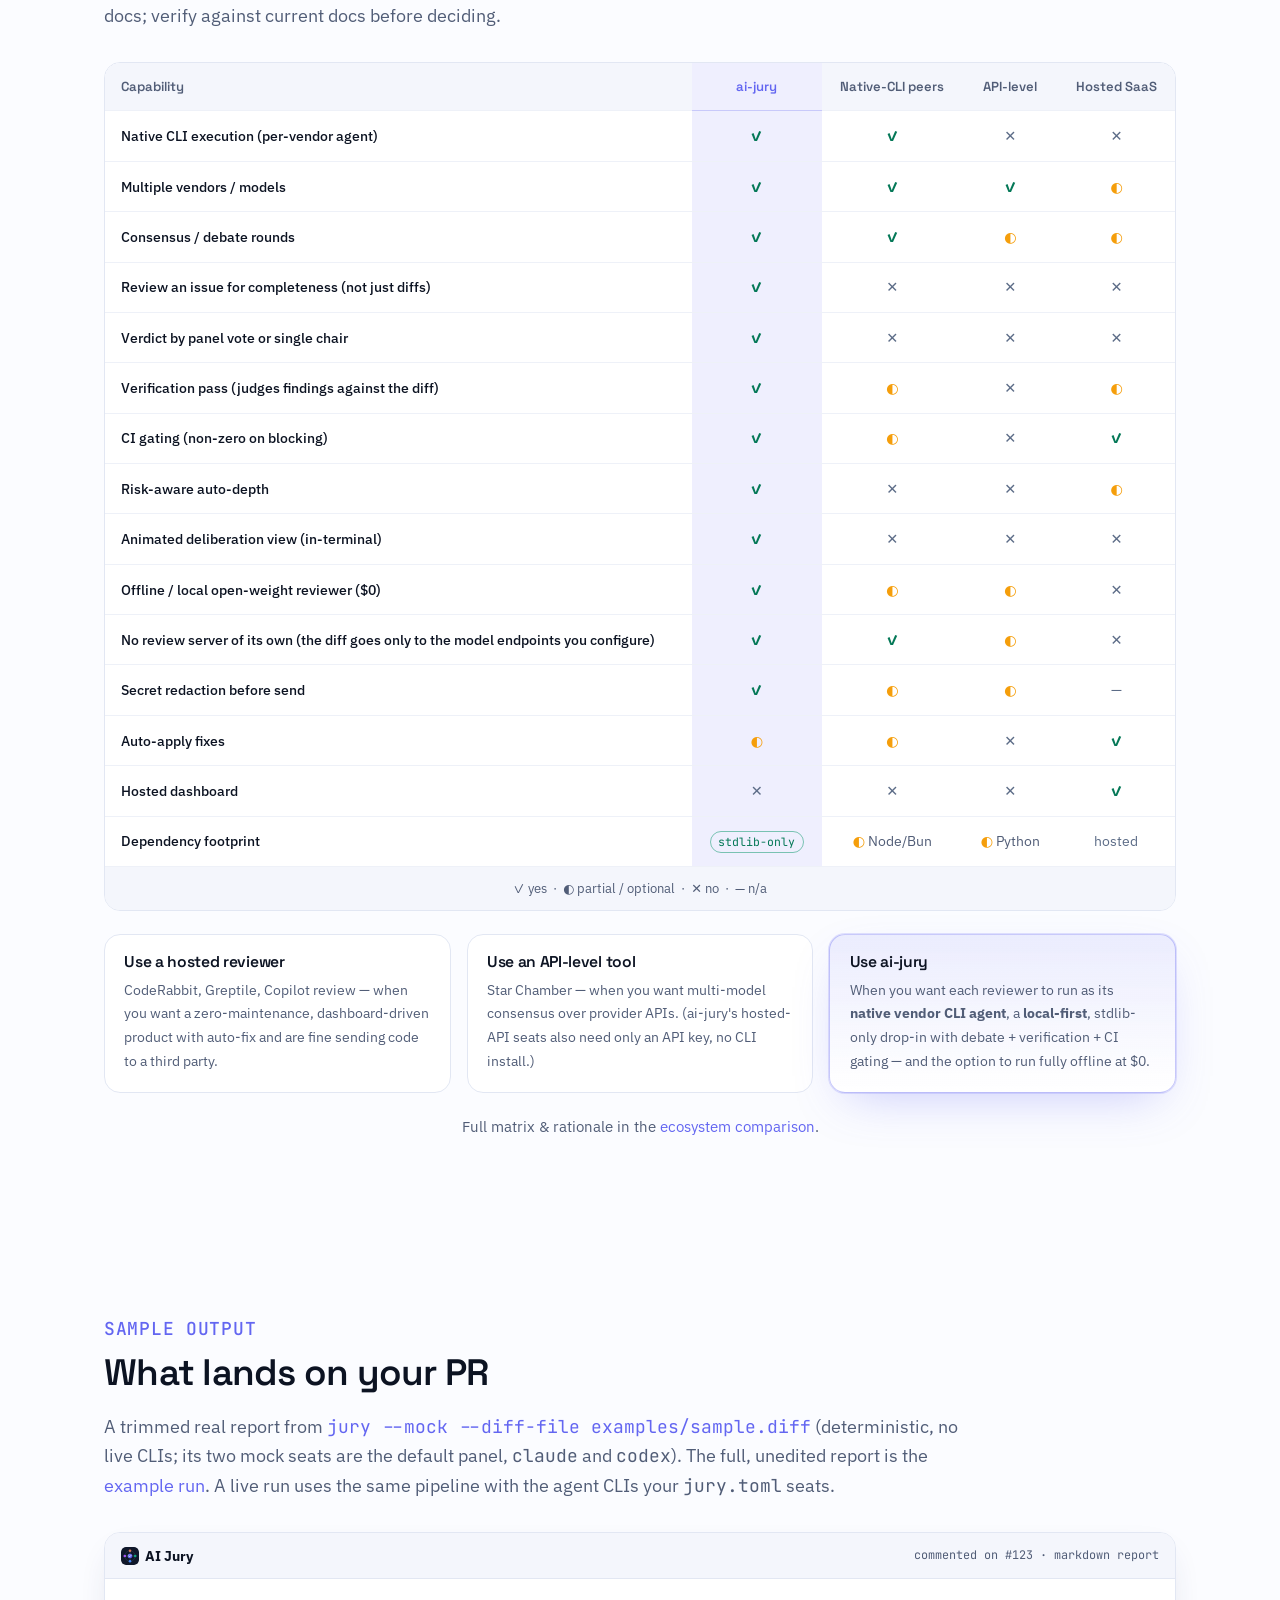
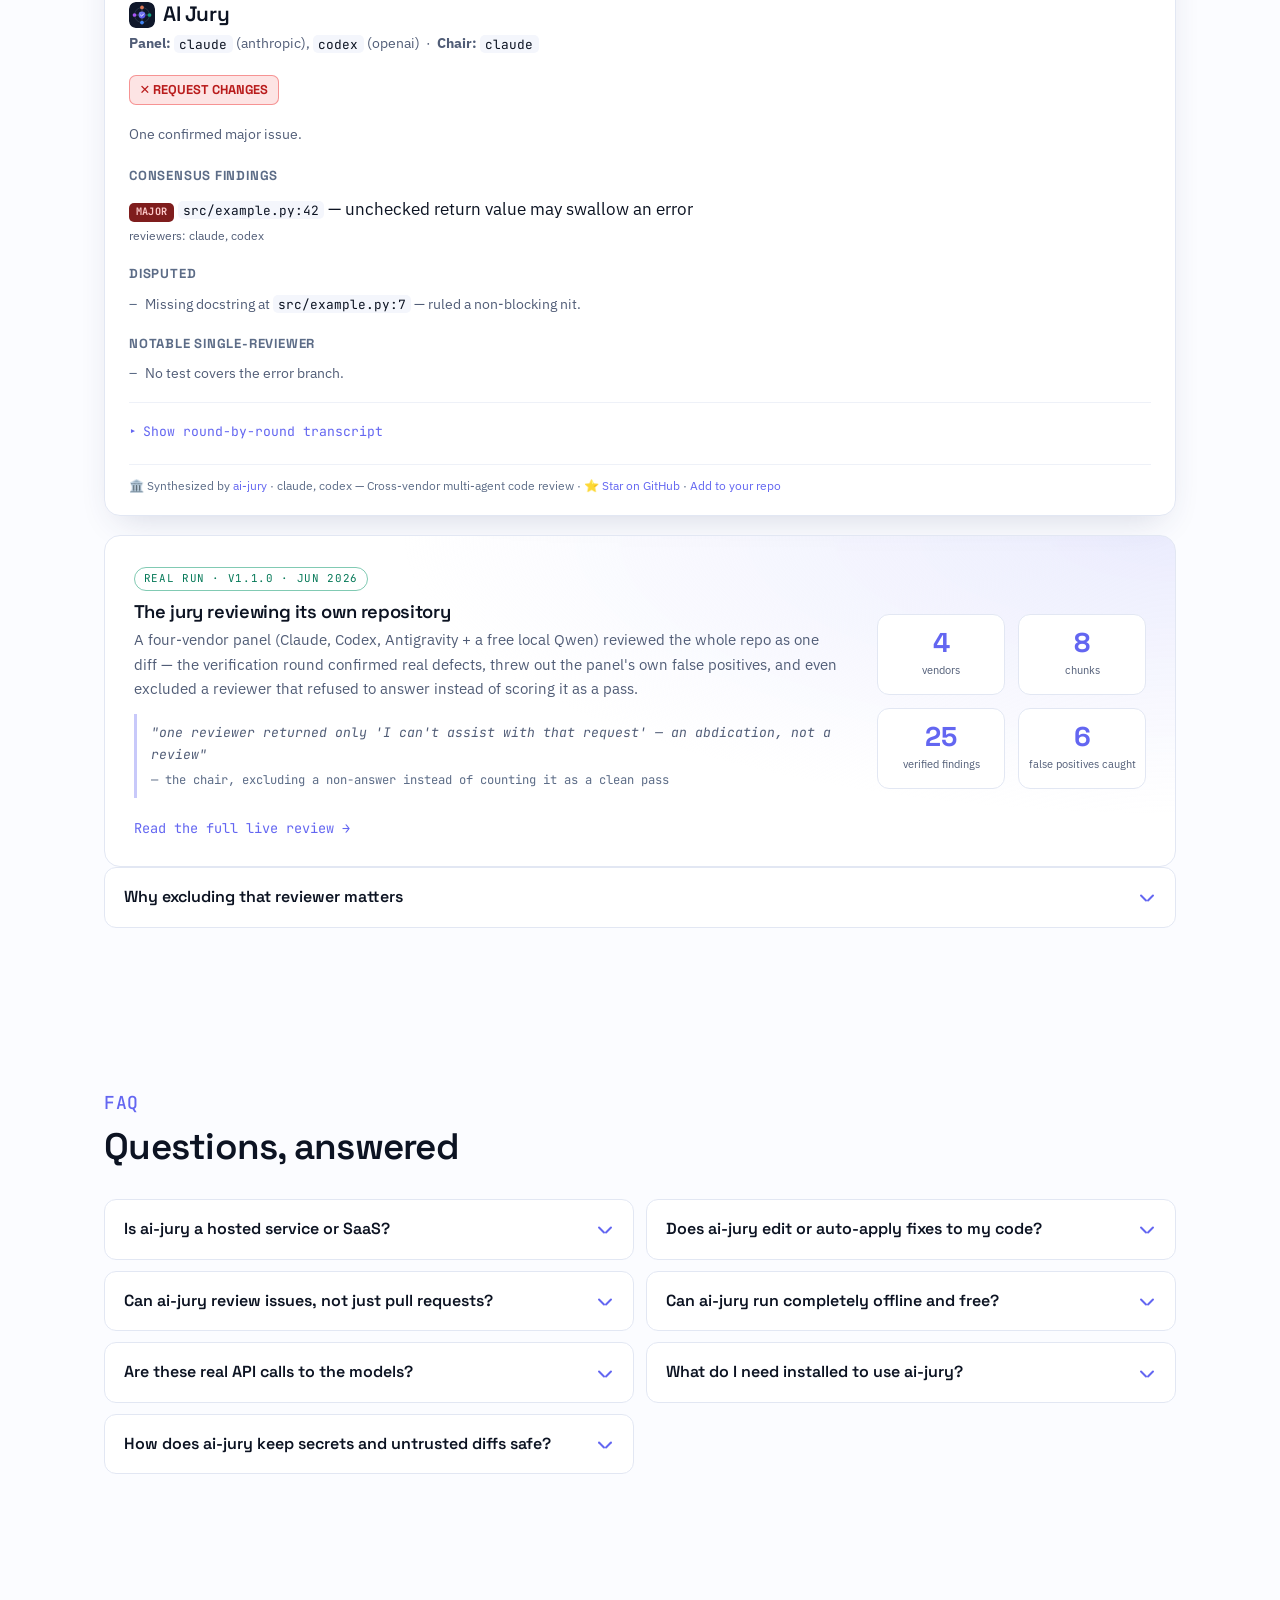
==== commit d4b88075: "chore(release): 1.26.0 Co-Authored-By: Claude Opus 5.5 <noreply@anthropic.com>" ====
--- a/website/index.html
+++ b/website/index.html
@@ -163,7 +163,7 @@
     <div class="wrap nav-inner">
       <div class="brand">
         <a class="brand-link" href="#top"><img src="assets/logos/mark-convergence.svg" alt="" /> ai-jury</a>
-        <a class="ver" id="site-version" href="https://github.com/berkayturanci/ai-jury/releases/latest">v1.25.0</a>
+        <a class="ver" id="site-version" href="https://github.com/berkayturanci/ai-jury/releases/latest">v1.26.0</a>
       </div>
       <div class="nav-links">
         <a class="nav-link hide-sm" href="#how">How it works</a>
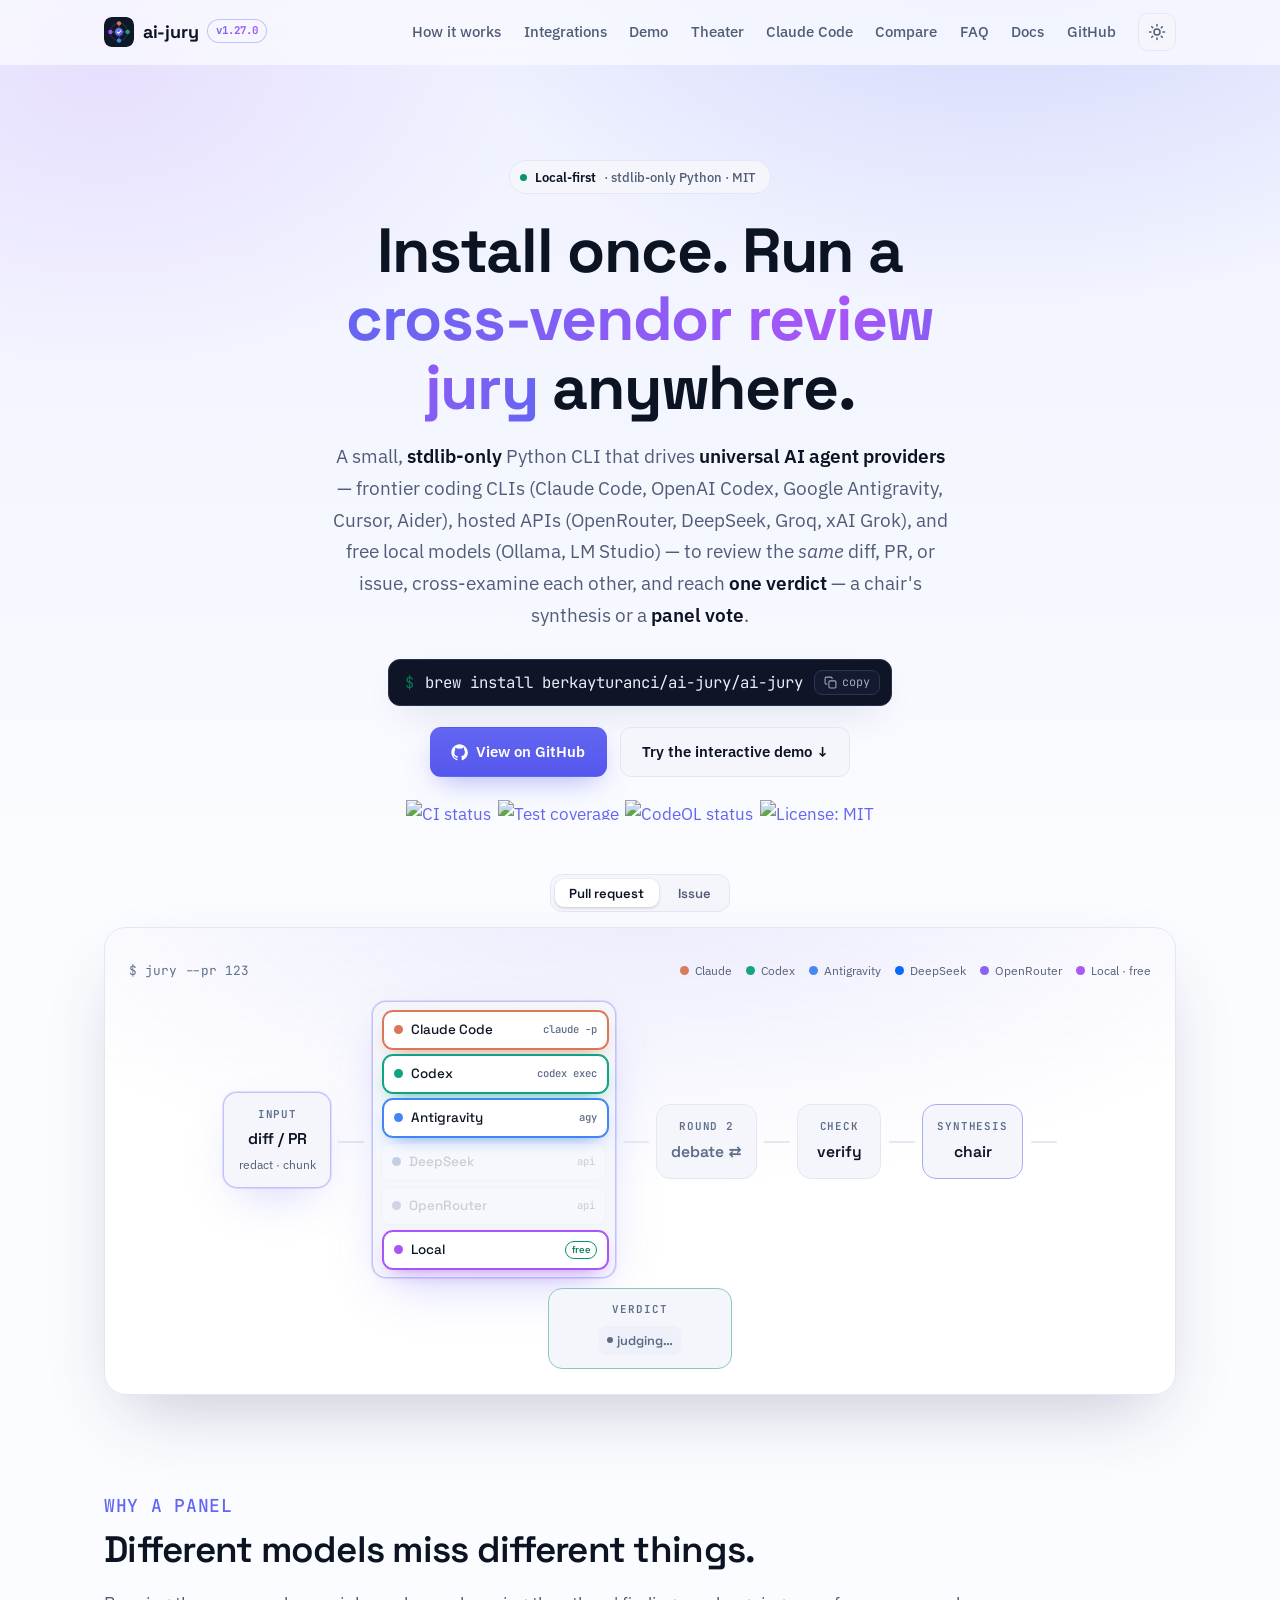
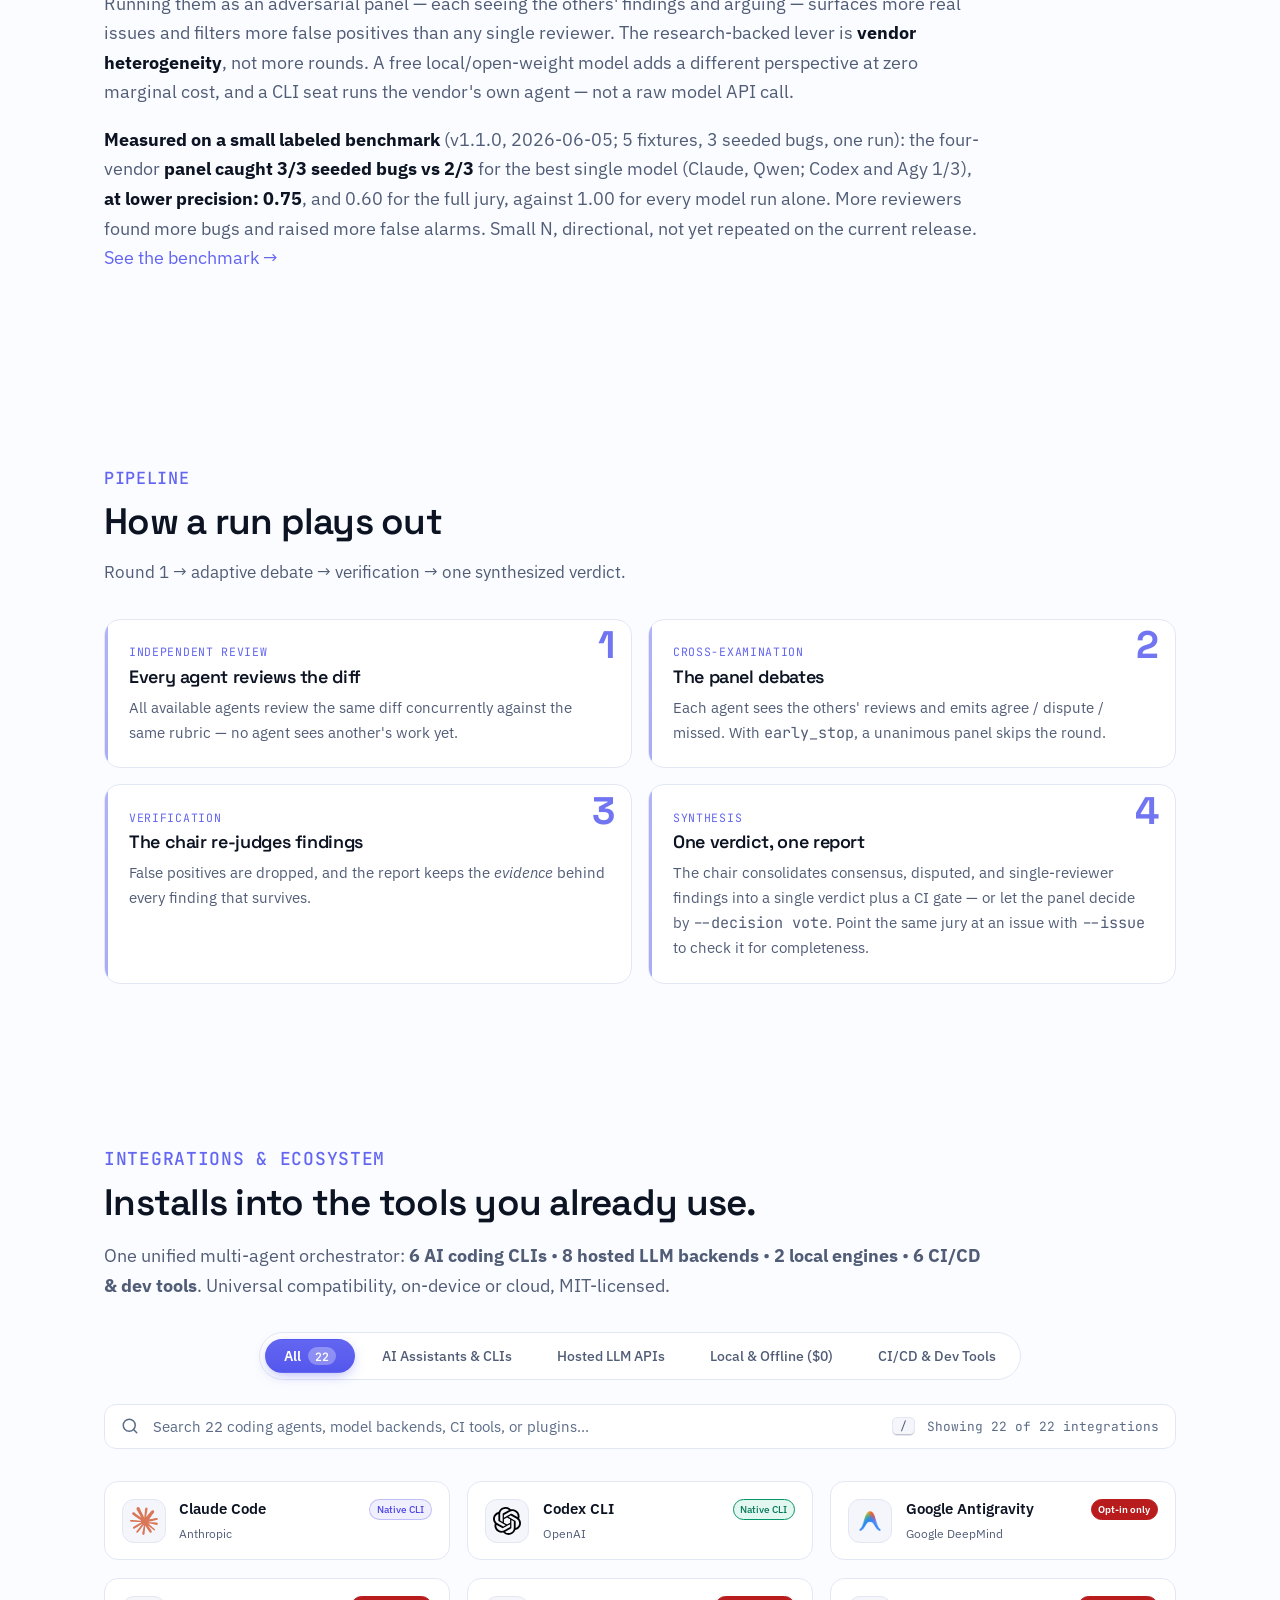
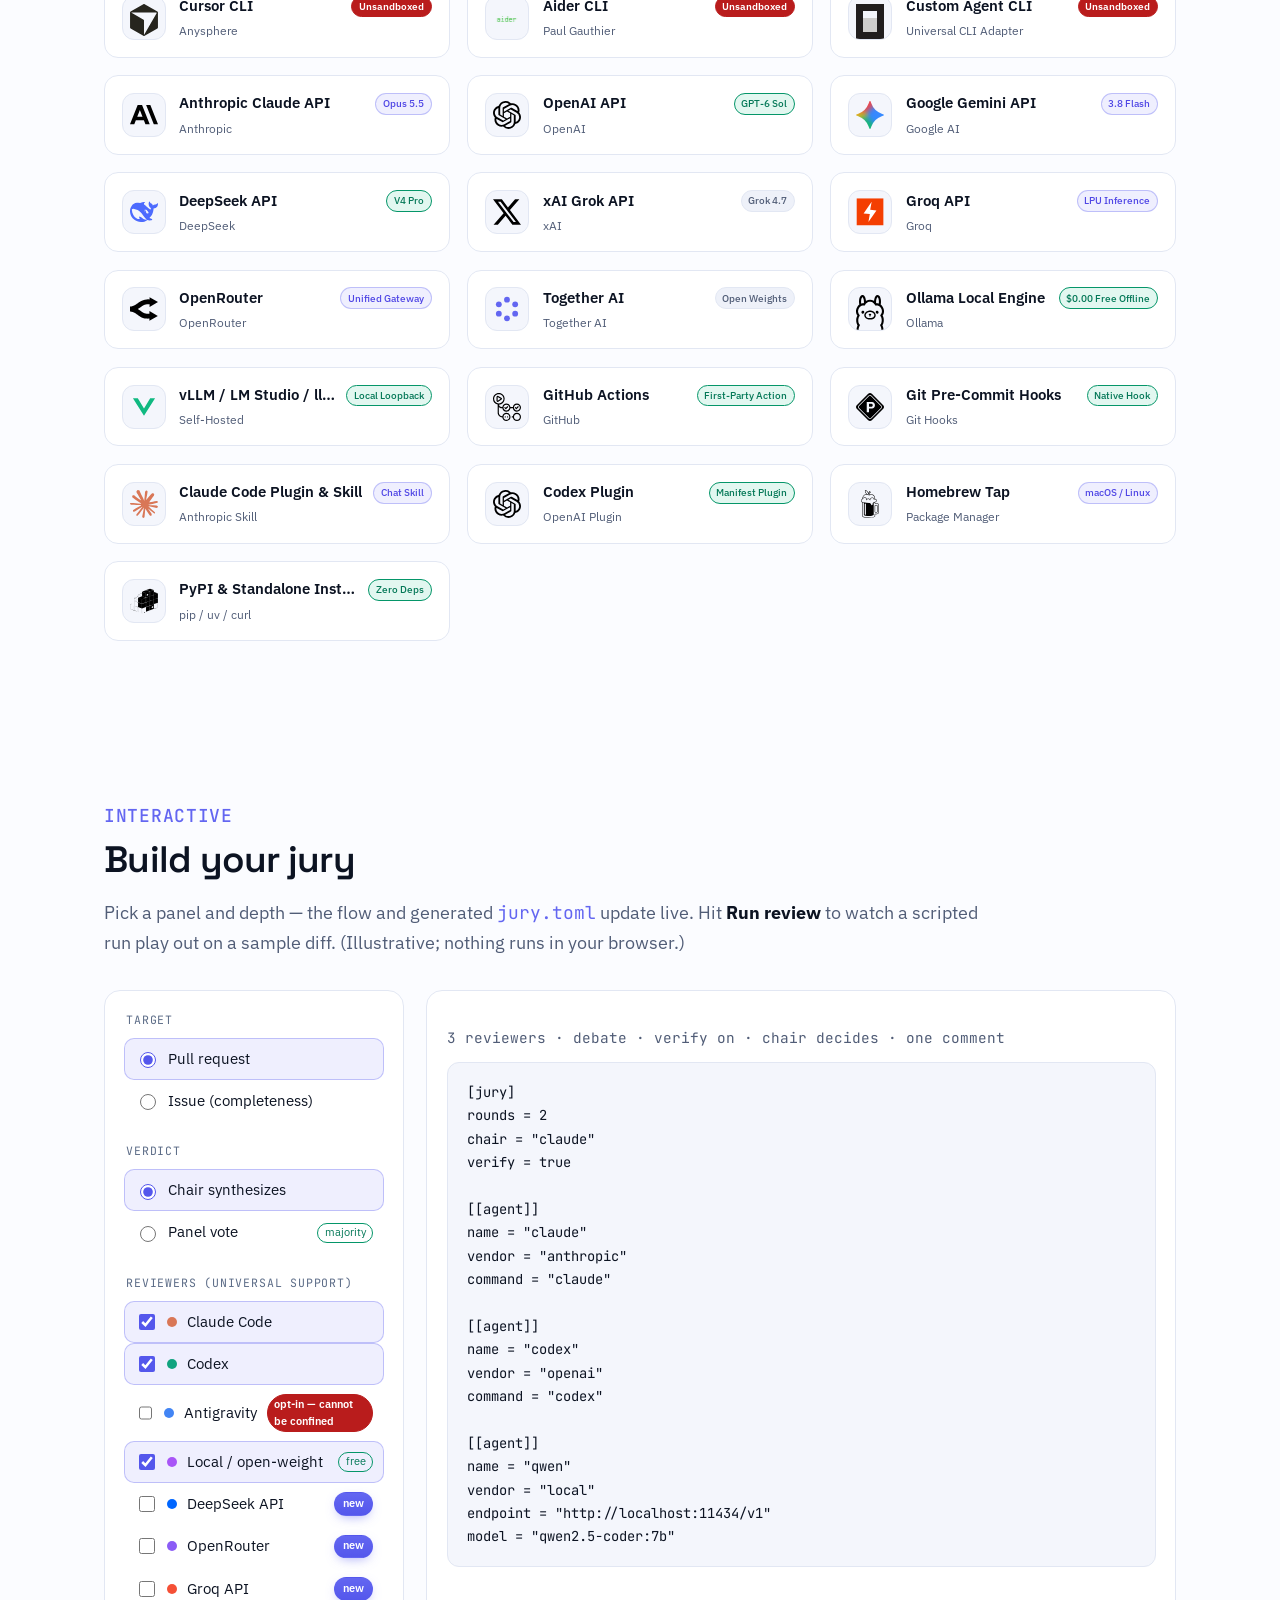
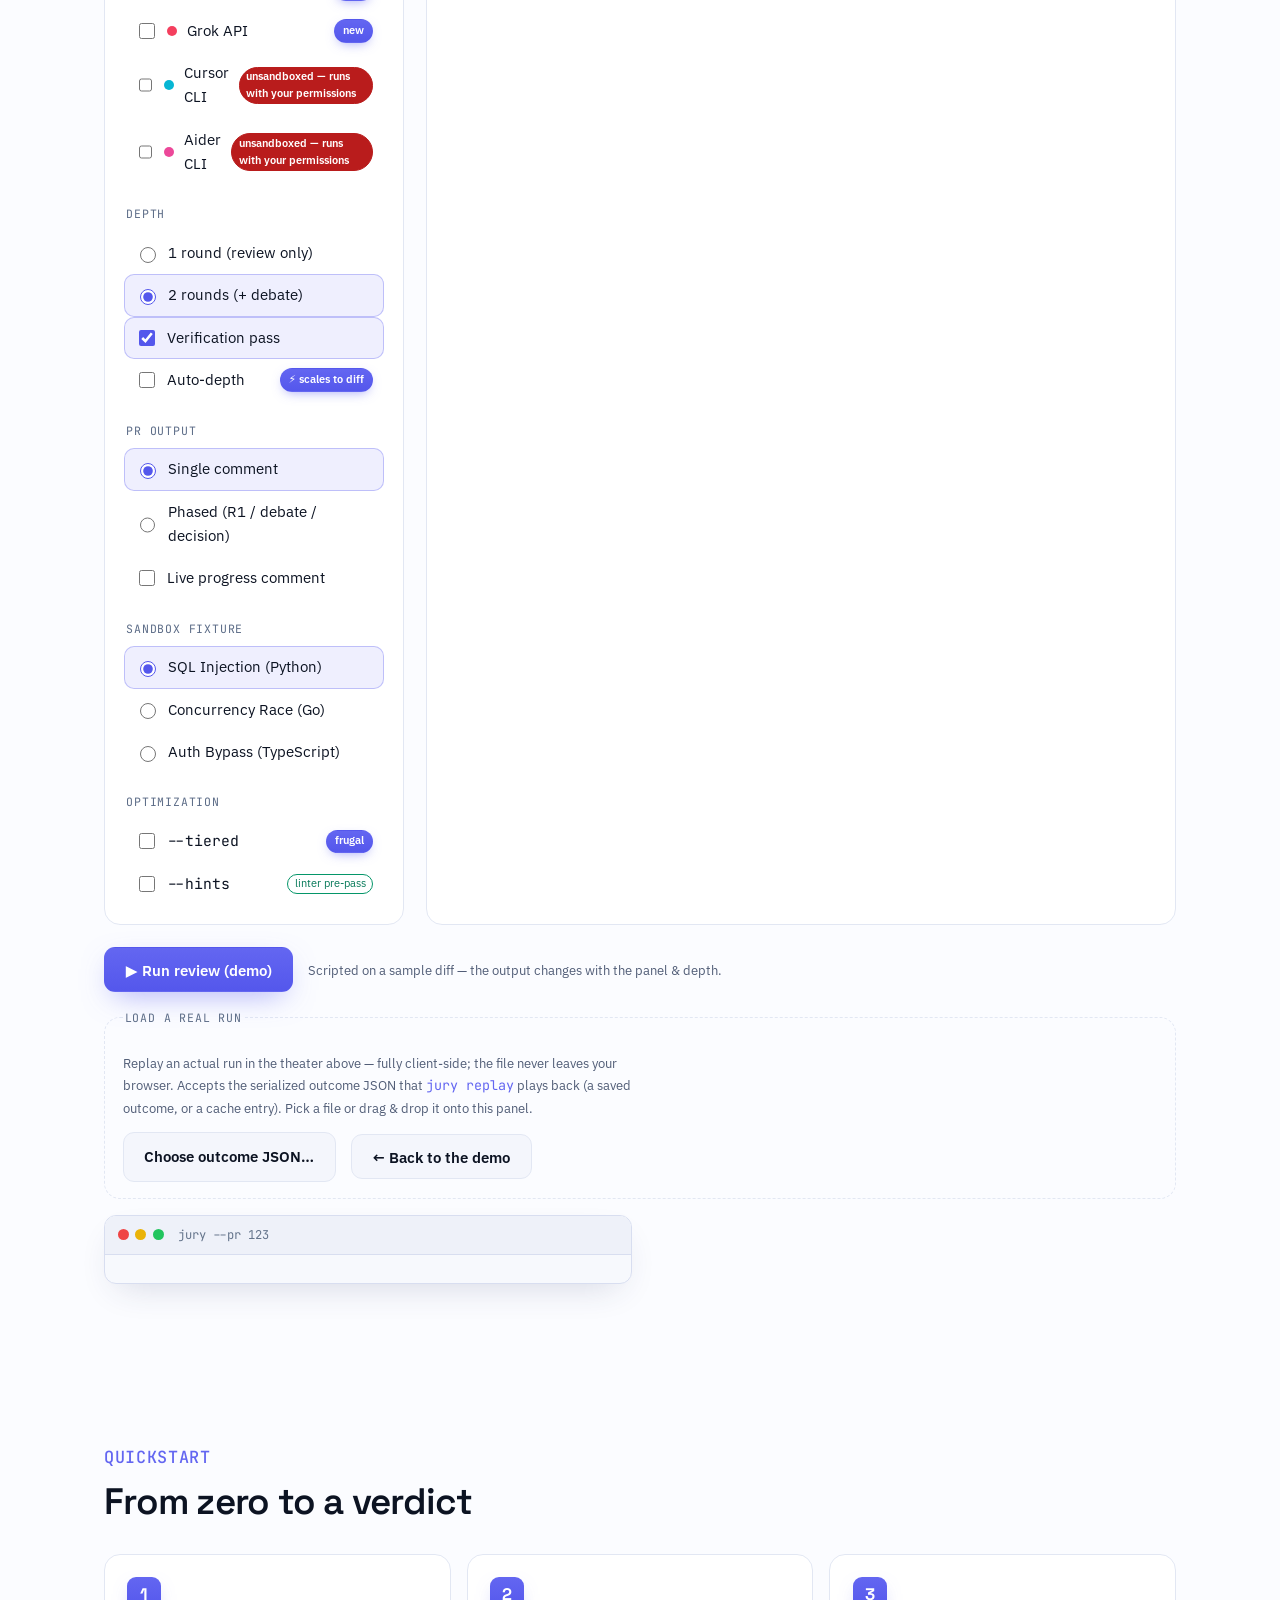
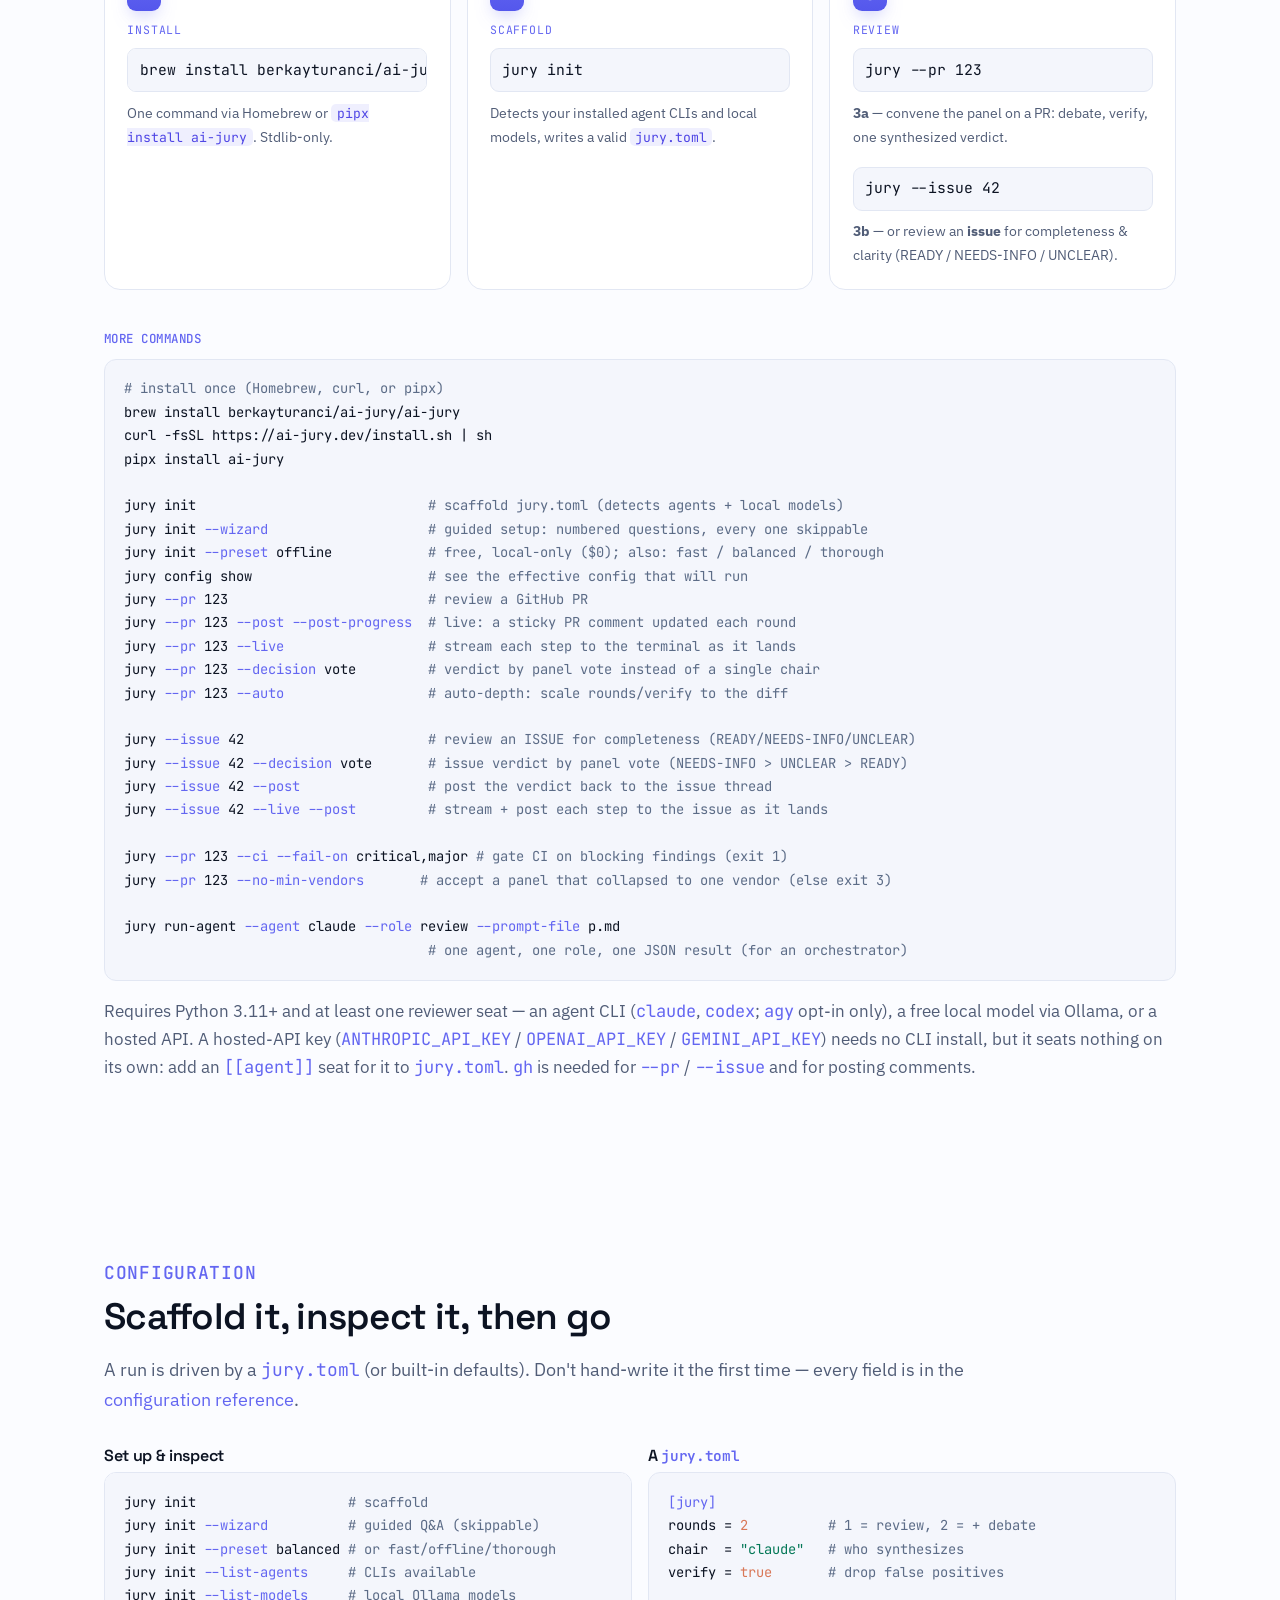
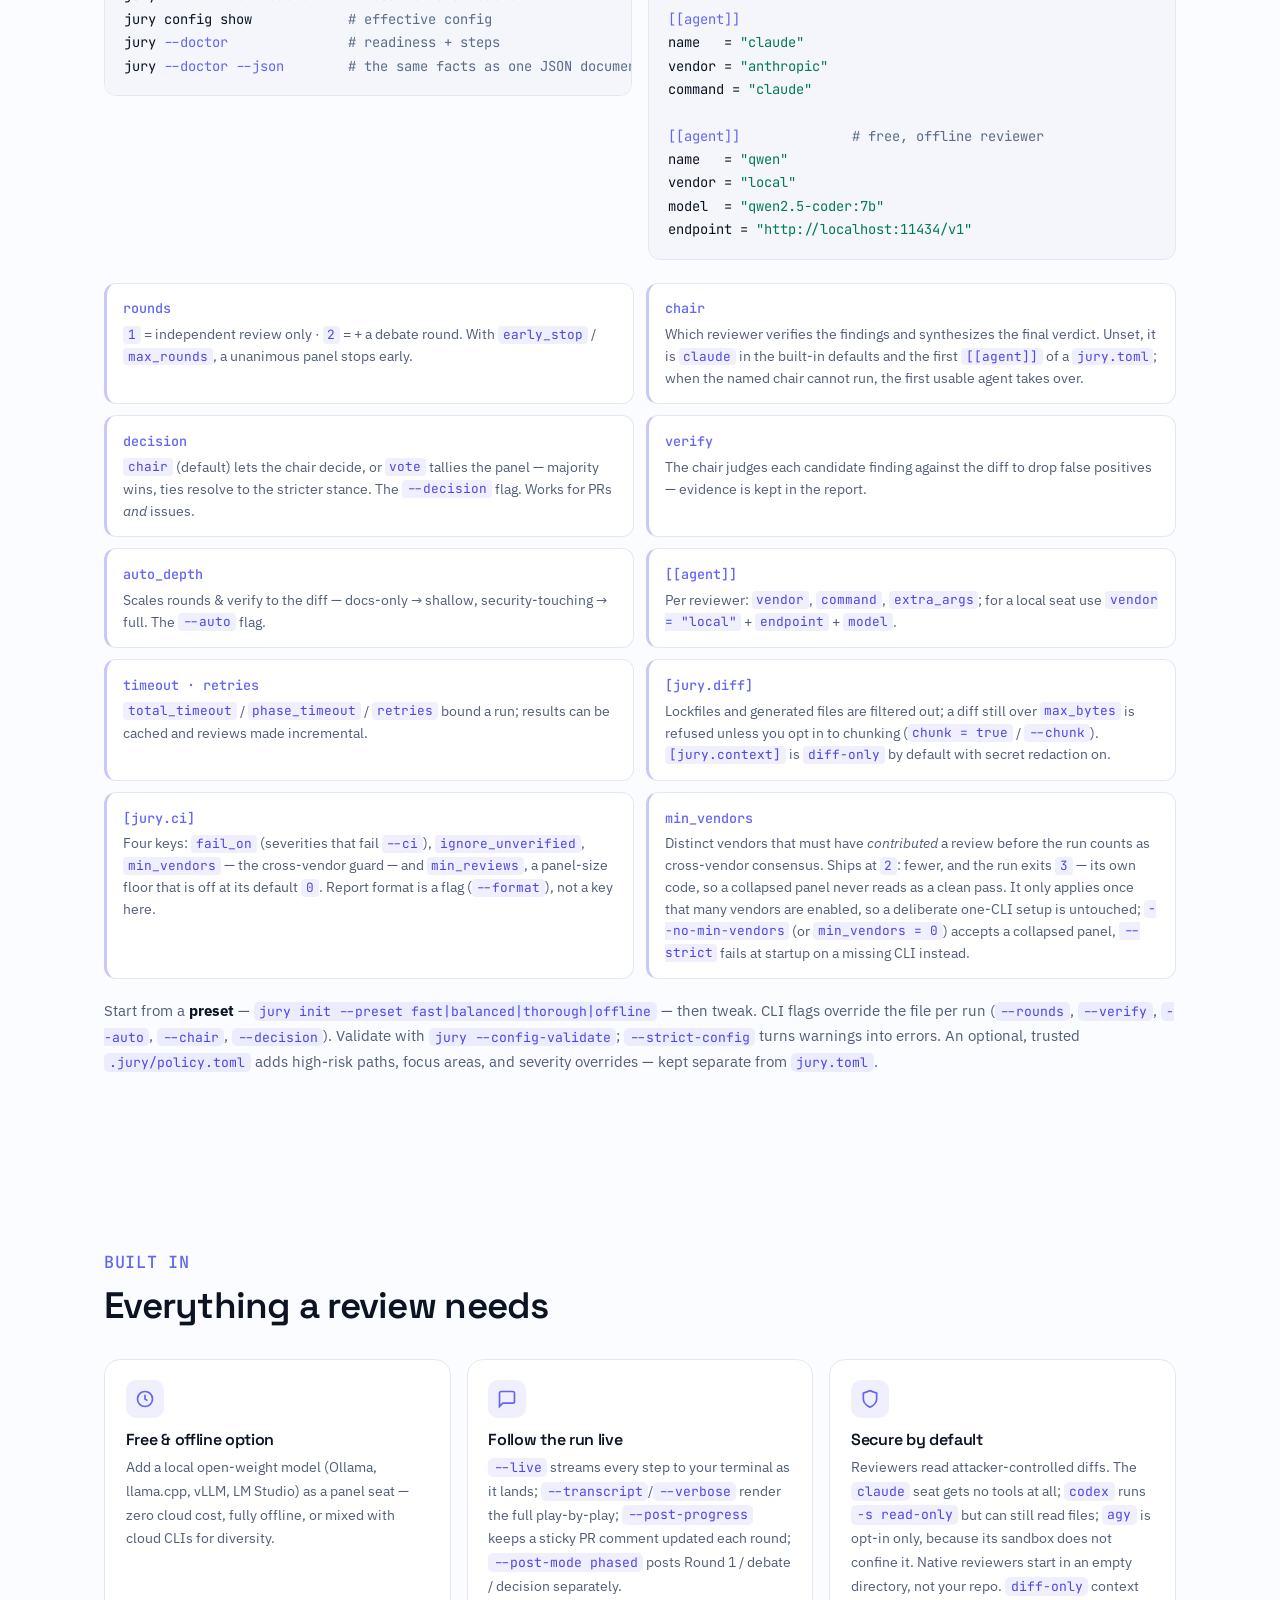
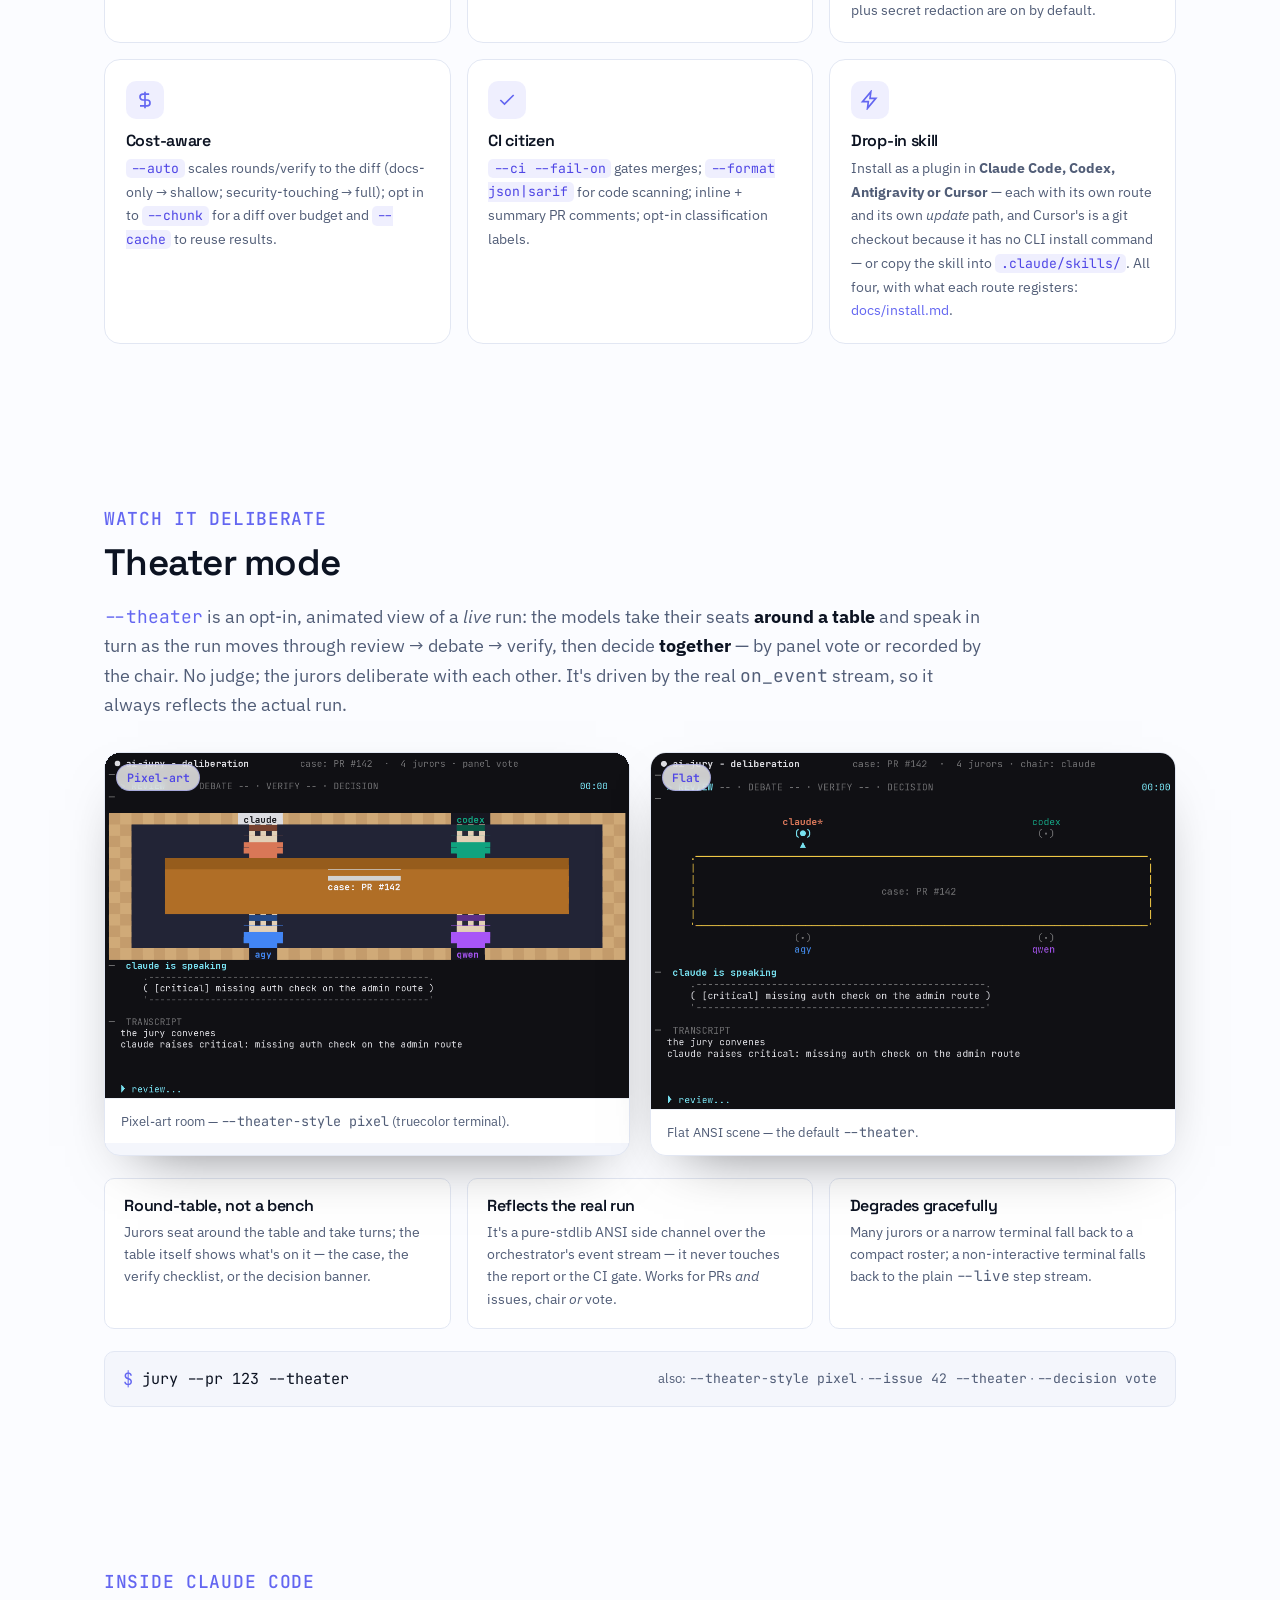
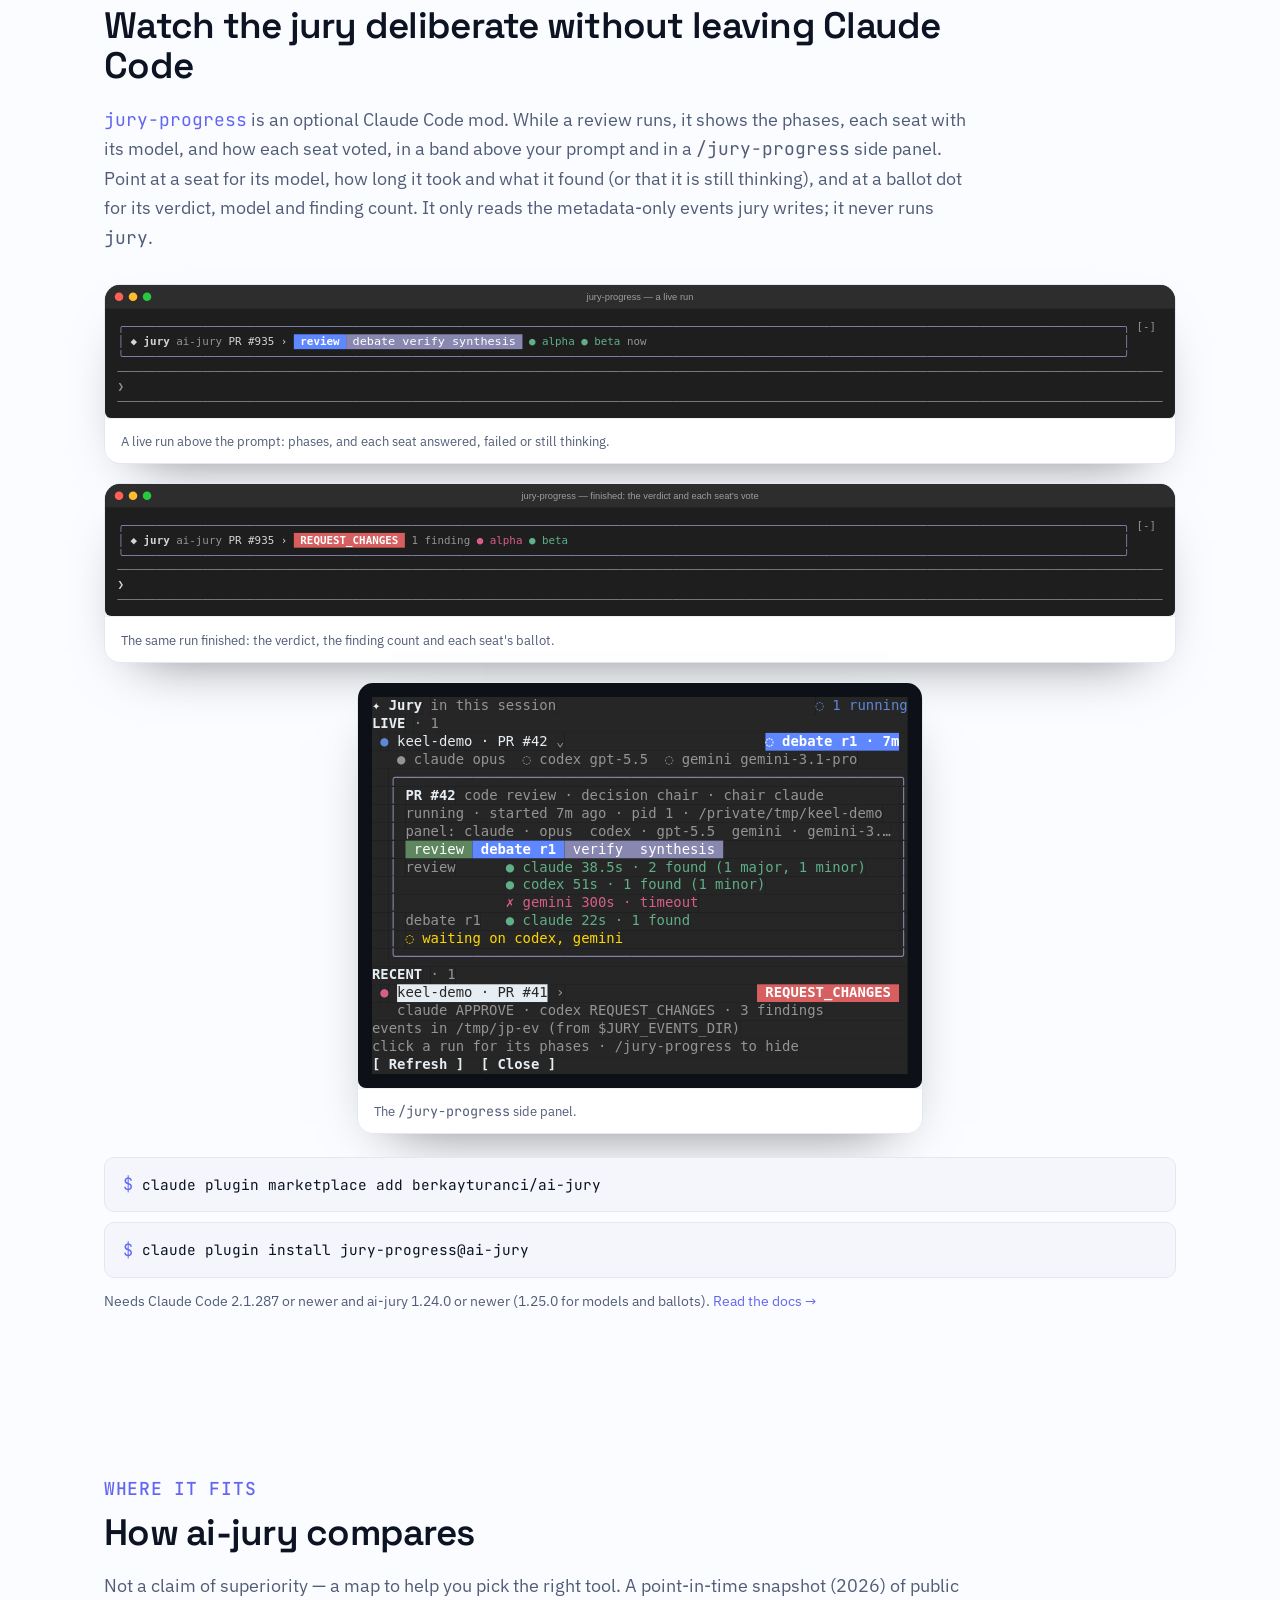
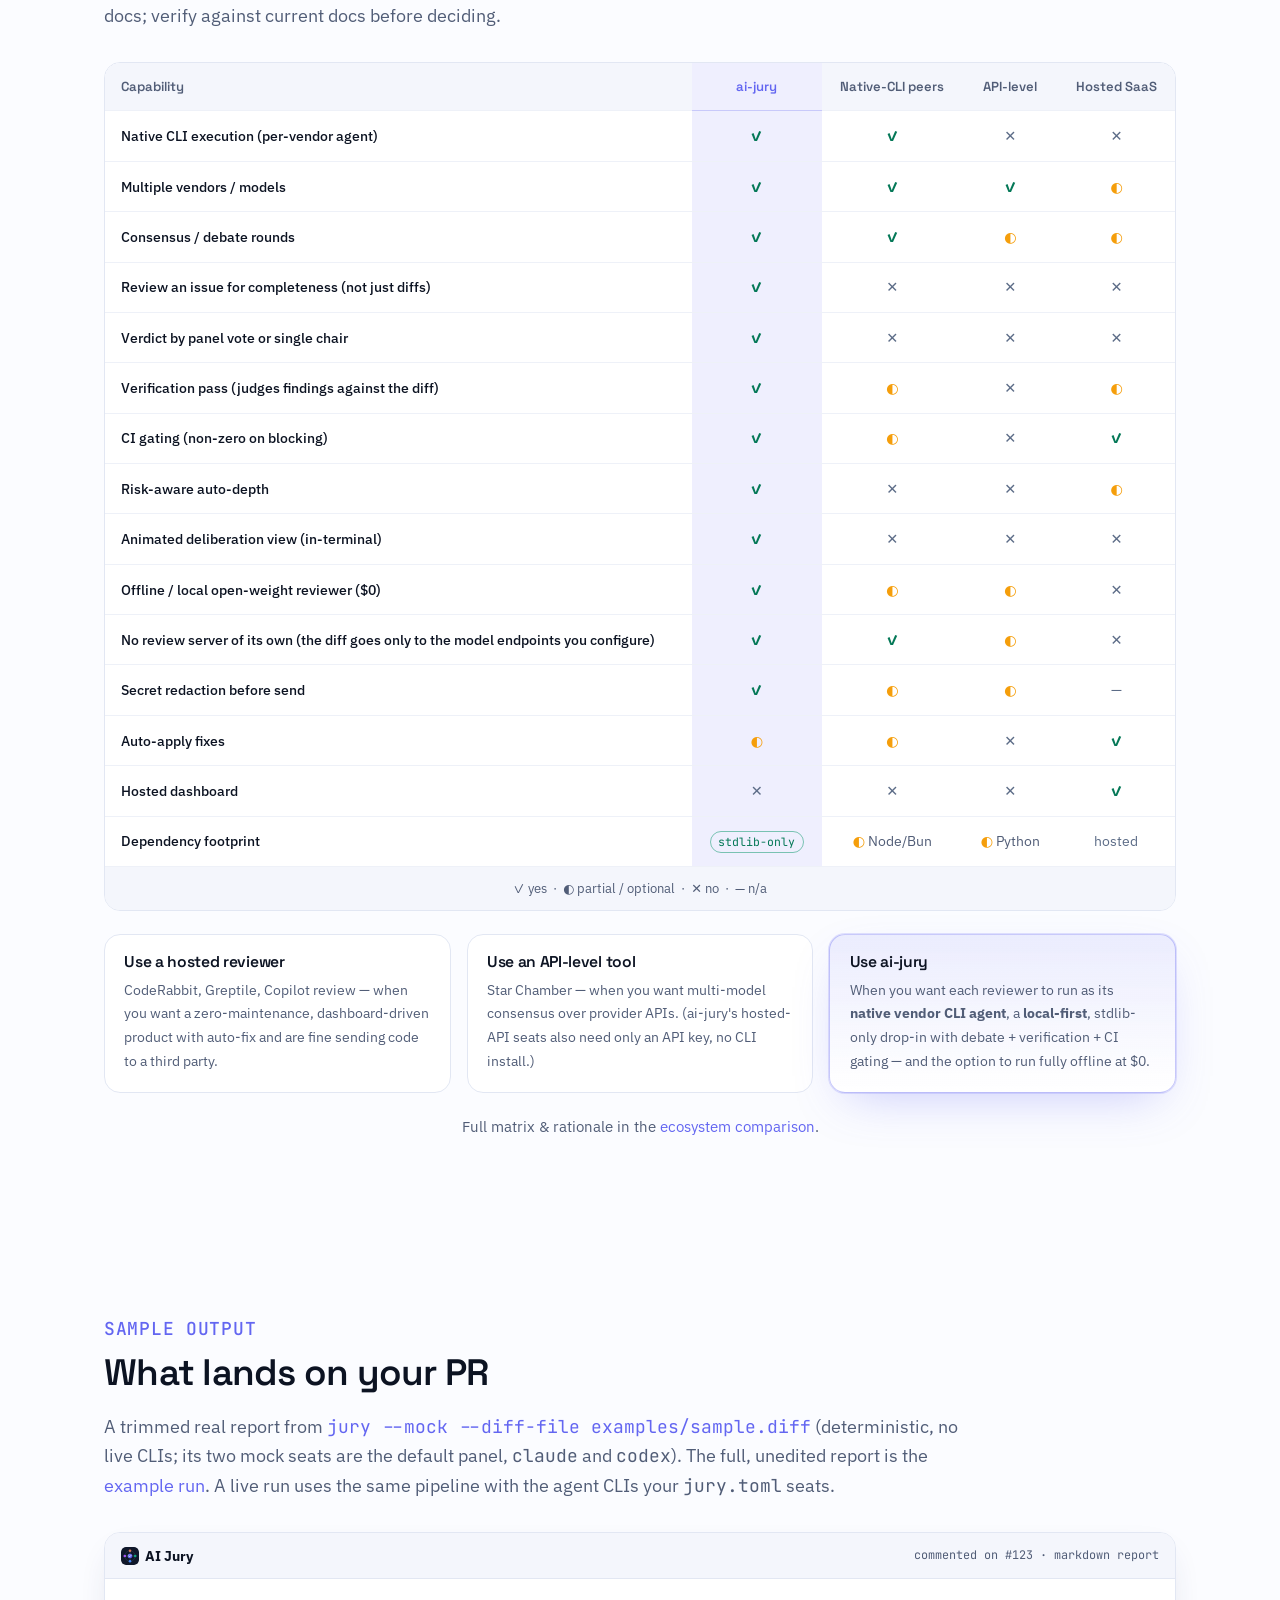
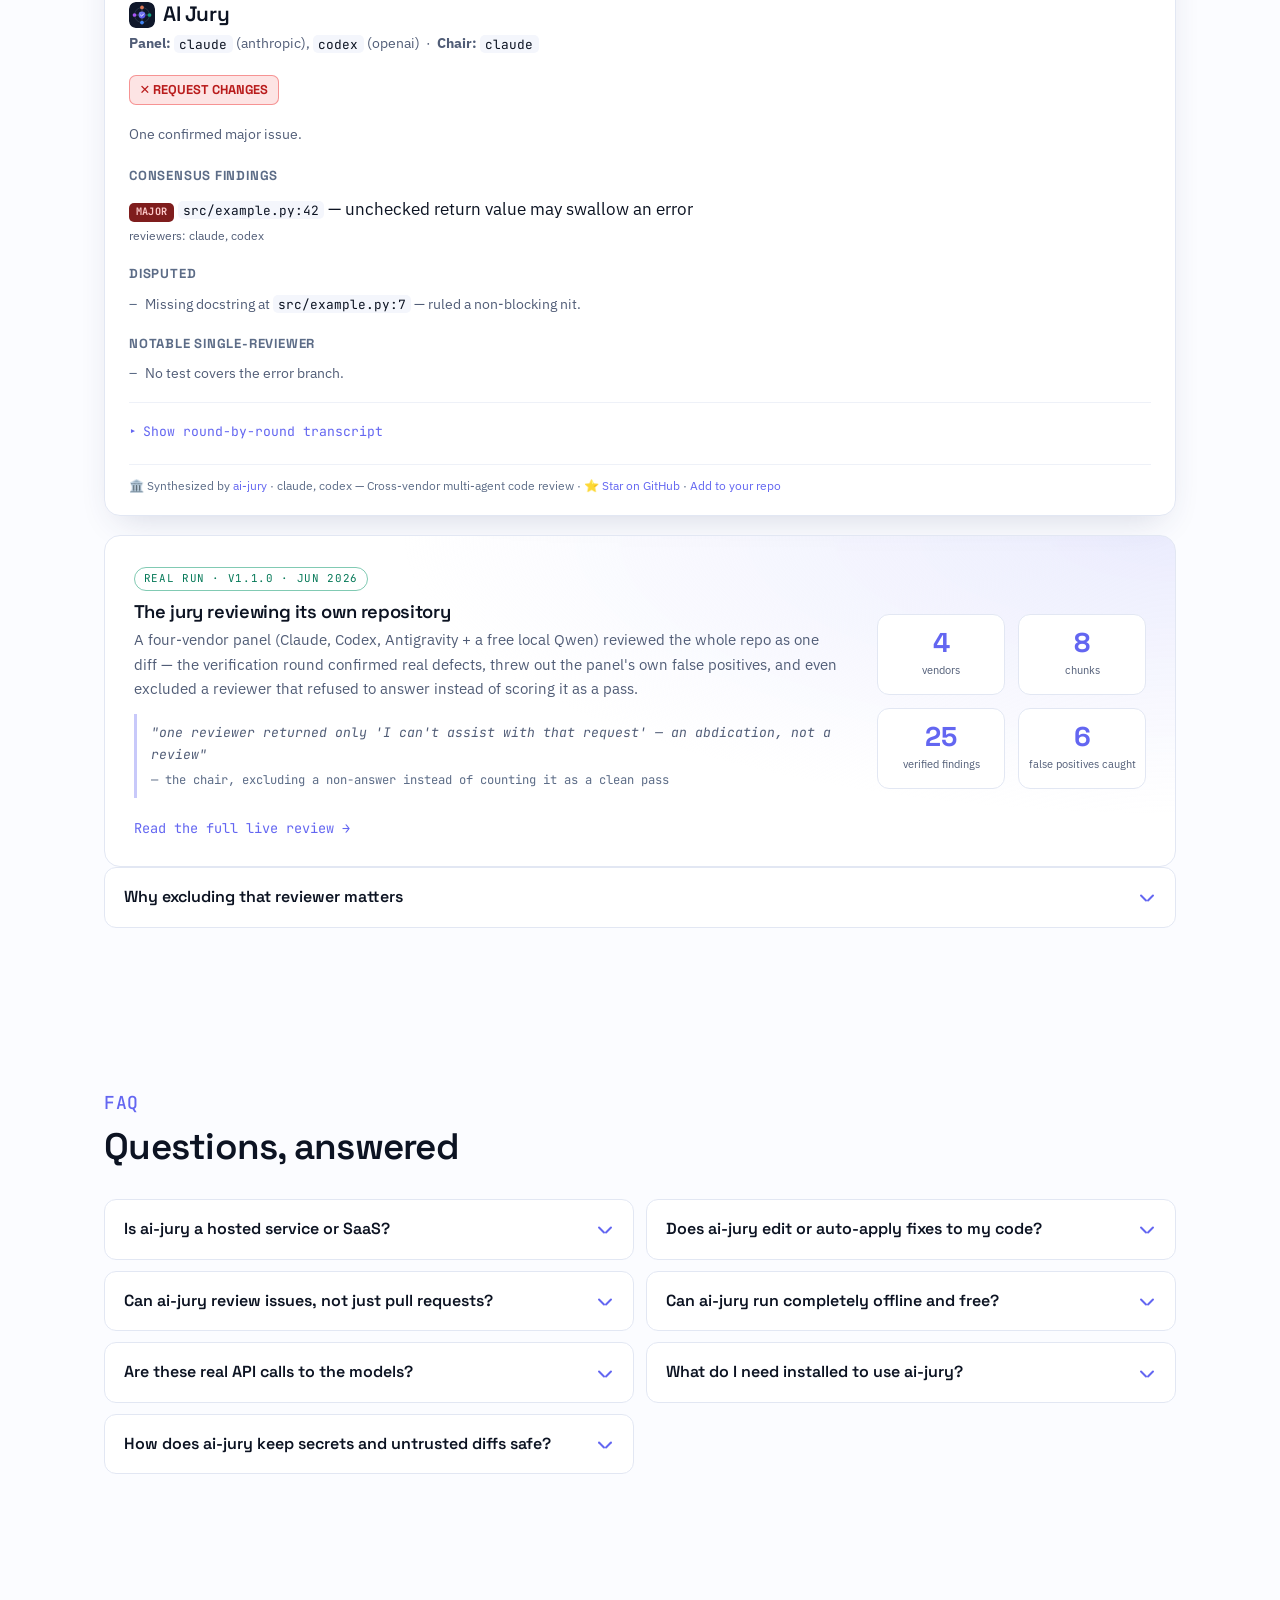
==== commit 182e4f5e: "release: 1.27.0 (#981) Co-Authored-By: Claude Opus 5.5 <noreply@anthropic.com>" ====
--- a/website/index.html
+++ b/website/index.html
@@ -163,7 +163,7 @@
     <div class="wrap nav-inner">
       <div class="brand">
         <a class="brand-link" href="#top"><img src="assets/logos/mark-convergence.svg" alt="" /> ai-jury</a>
-        <a class="ver" id="site-version" href="https://github.com/berkayturanci/ai-jury/releases/latest">v1.26.0</a>
+        <a class="ver" id="site-version" href="https://github.com/berkayturanci/ai-jury/releases/latest">v1.27.0</a>
       </div>
       <div class="nav-links">
         <a class="nav-link hide-sm" href="#how">How it works</a>
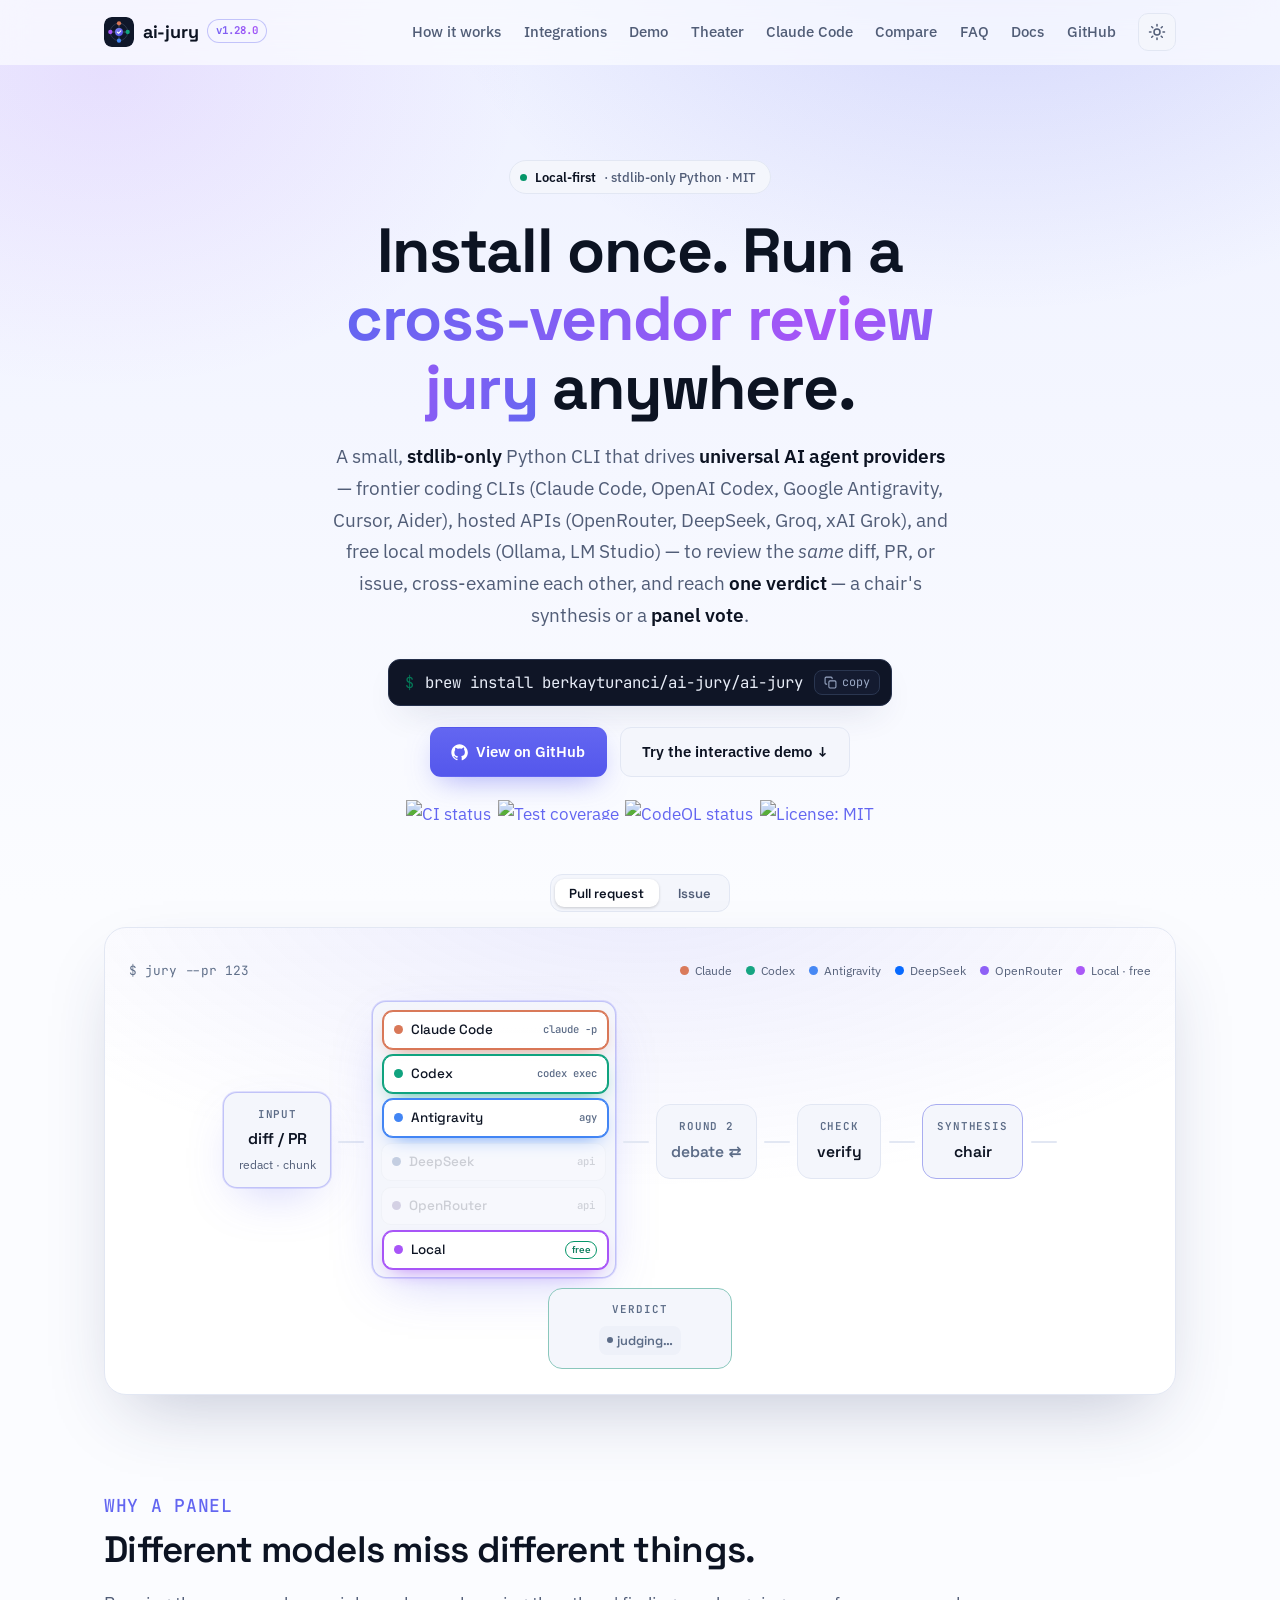
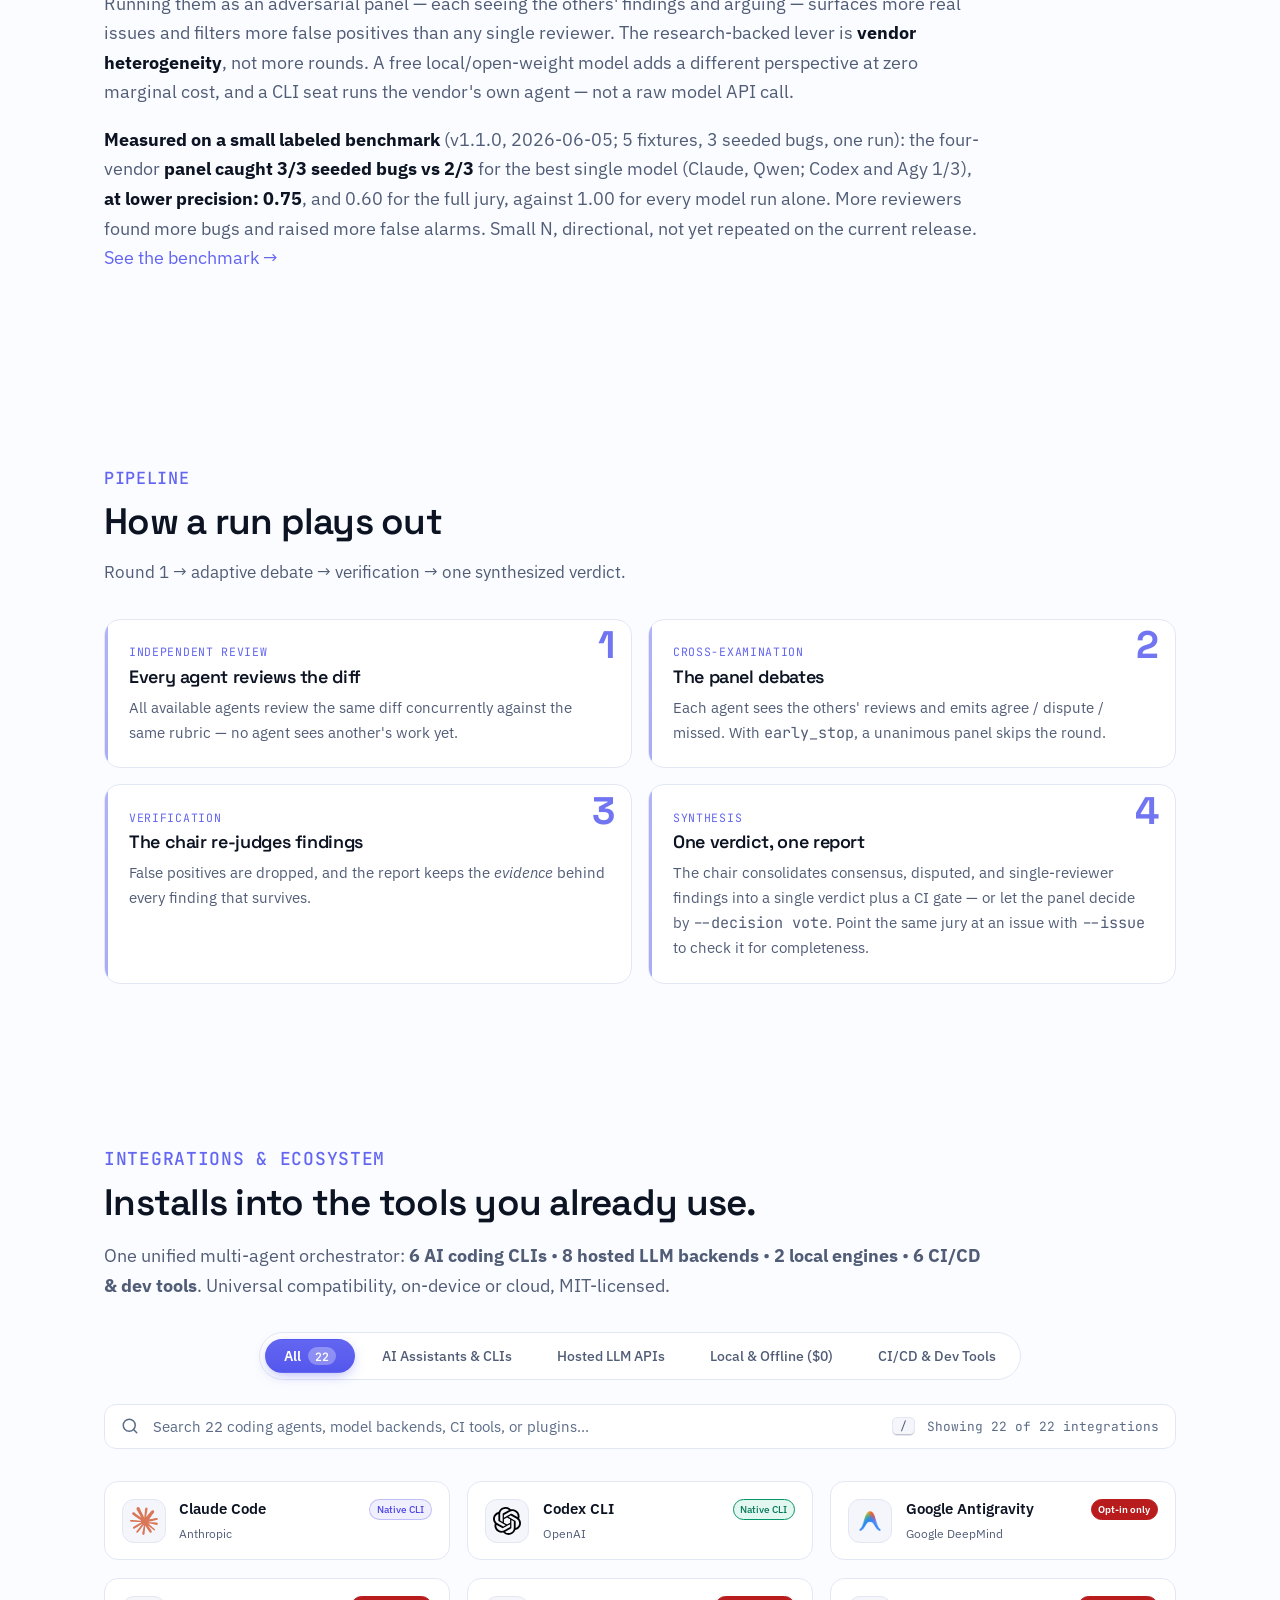
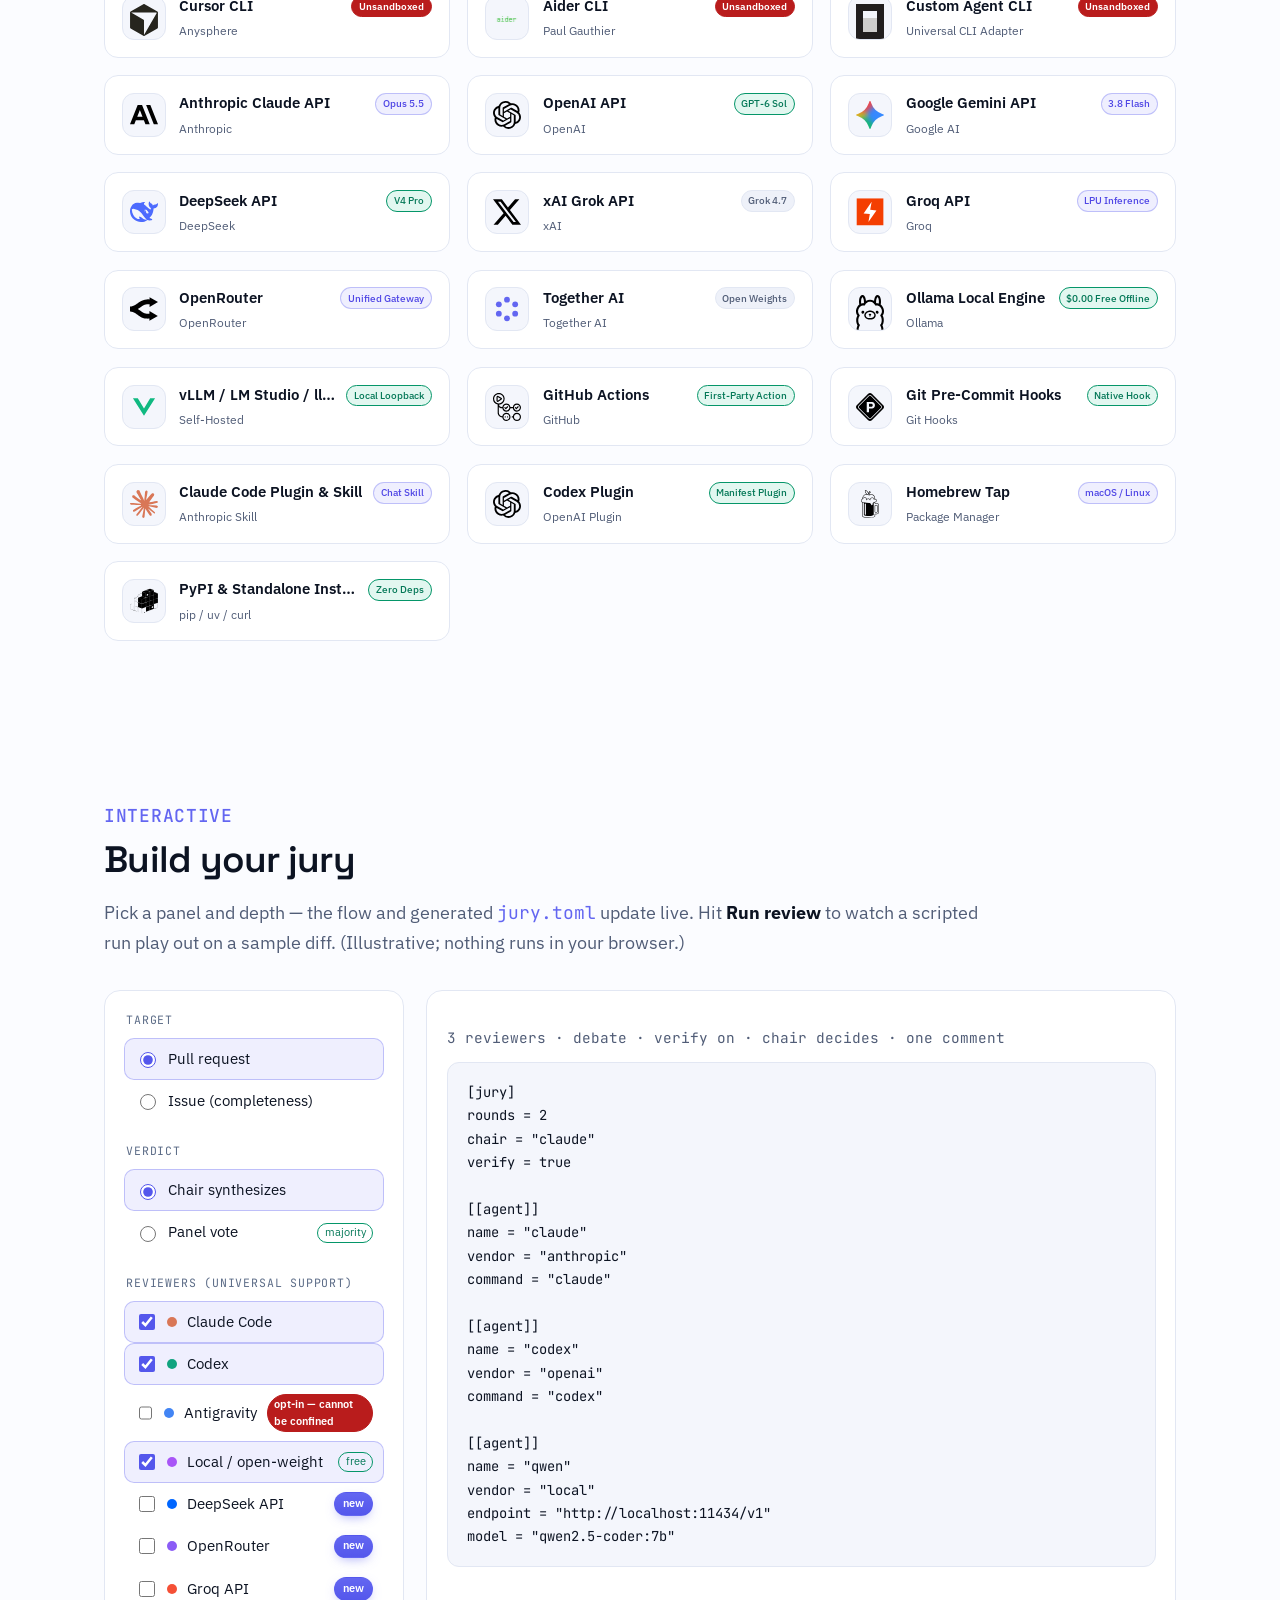
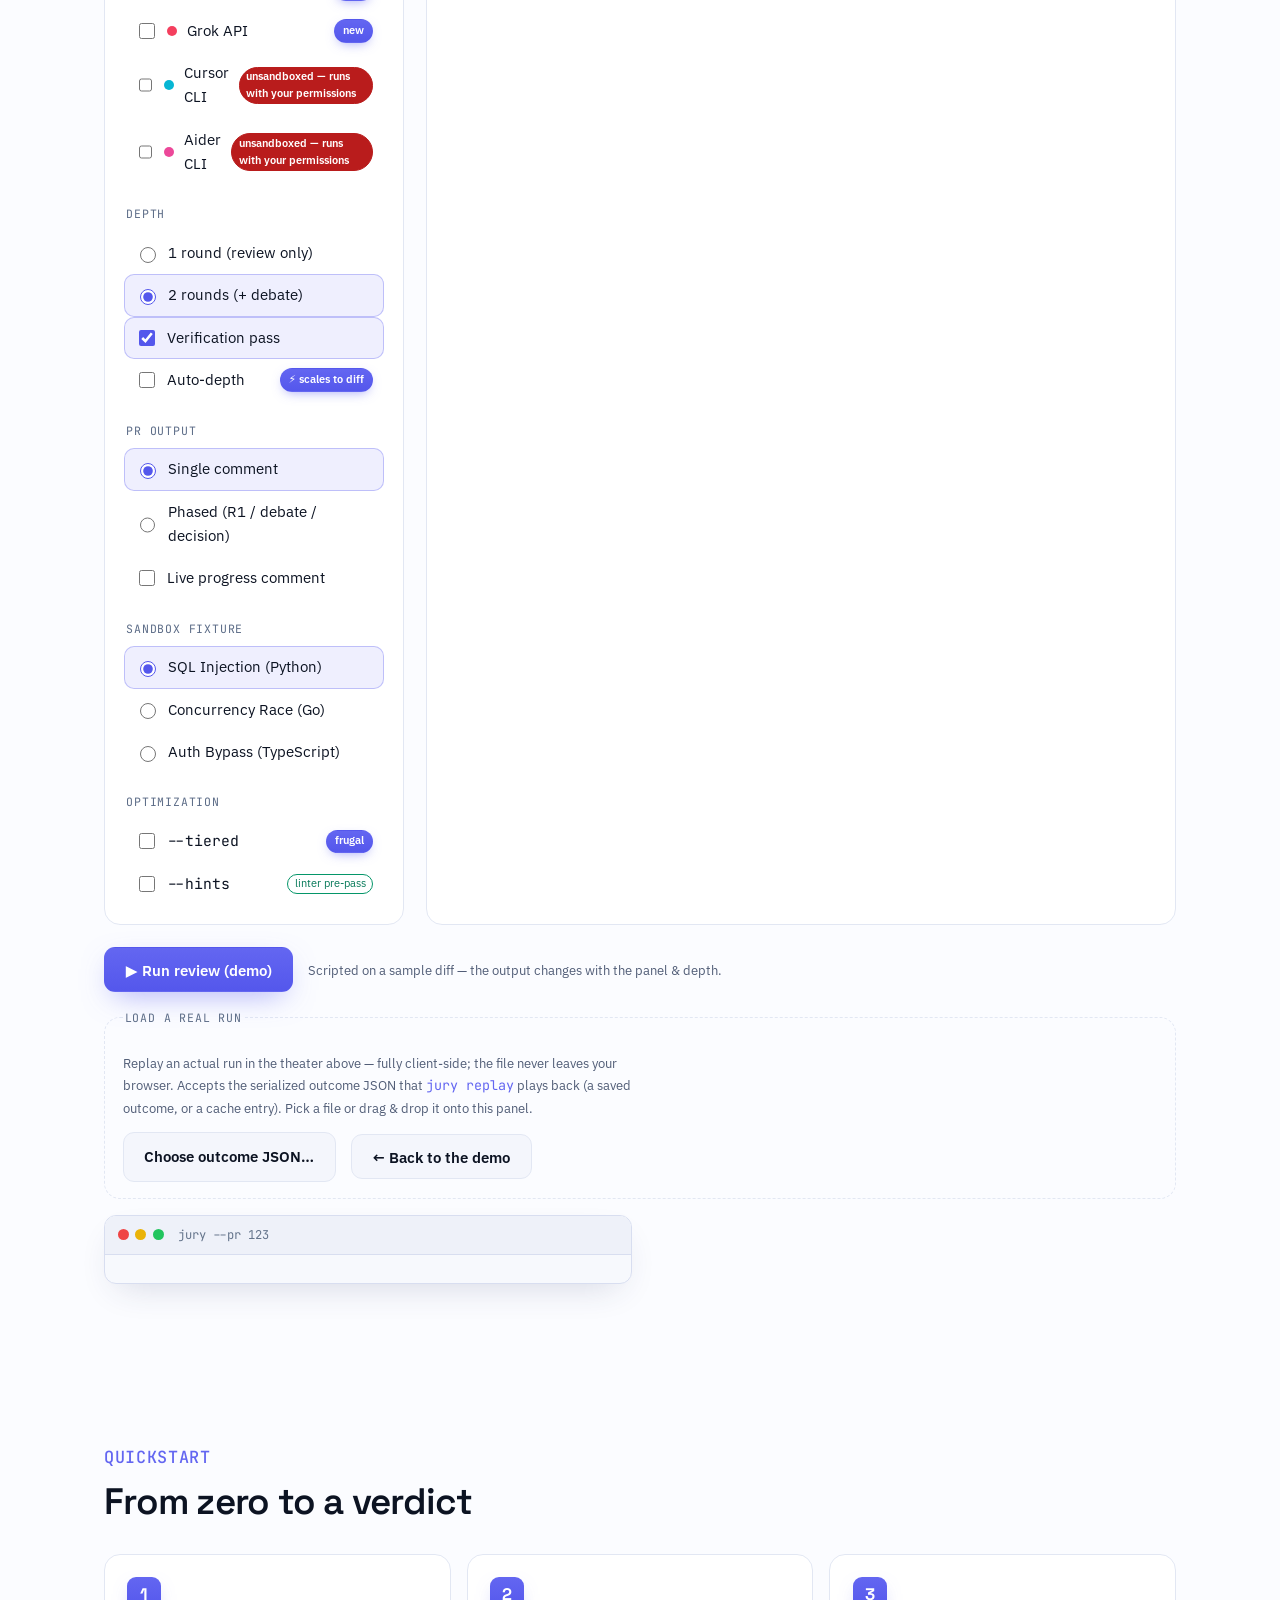
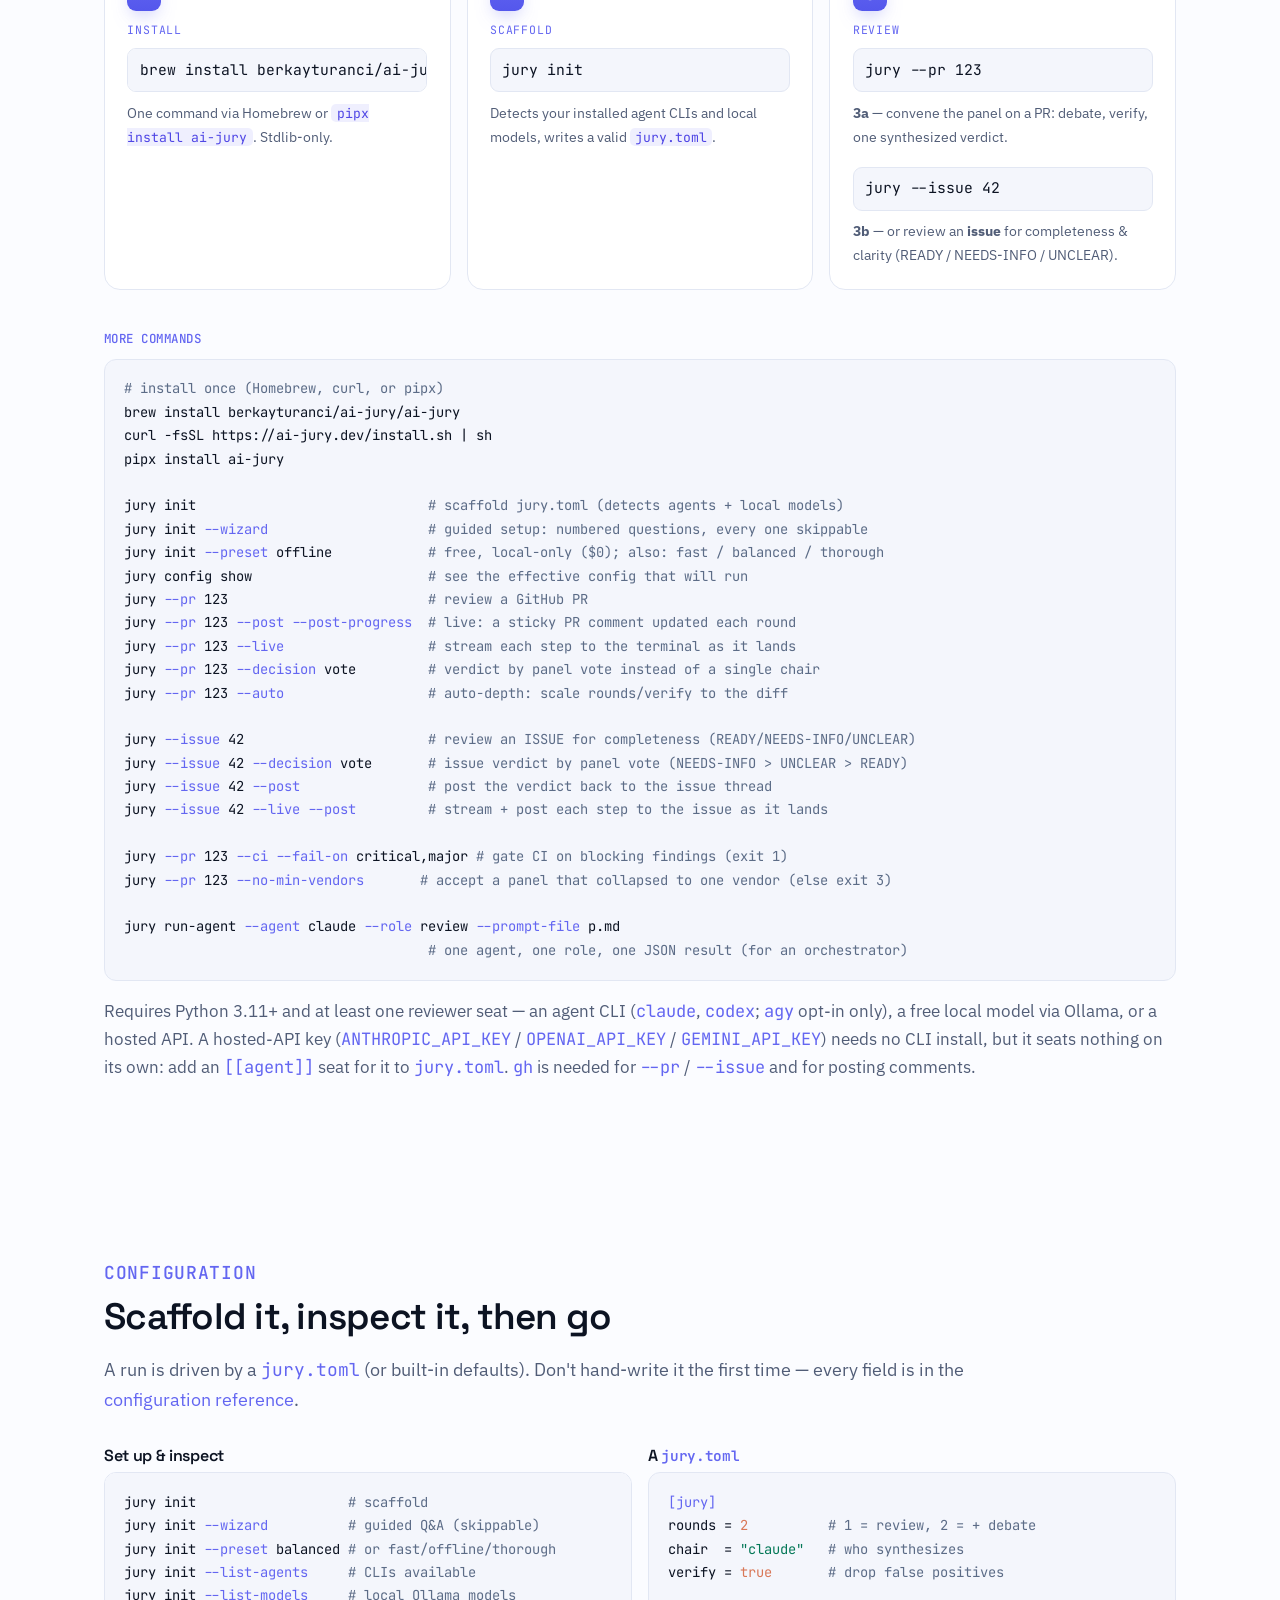
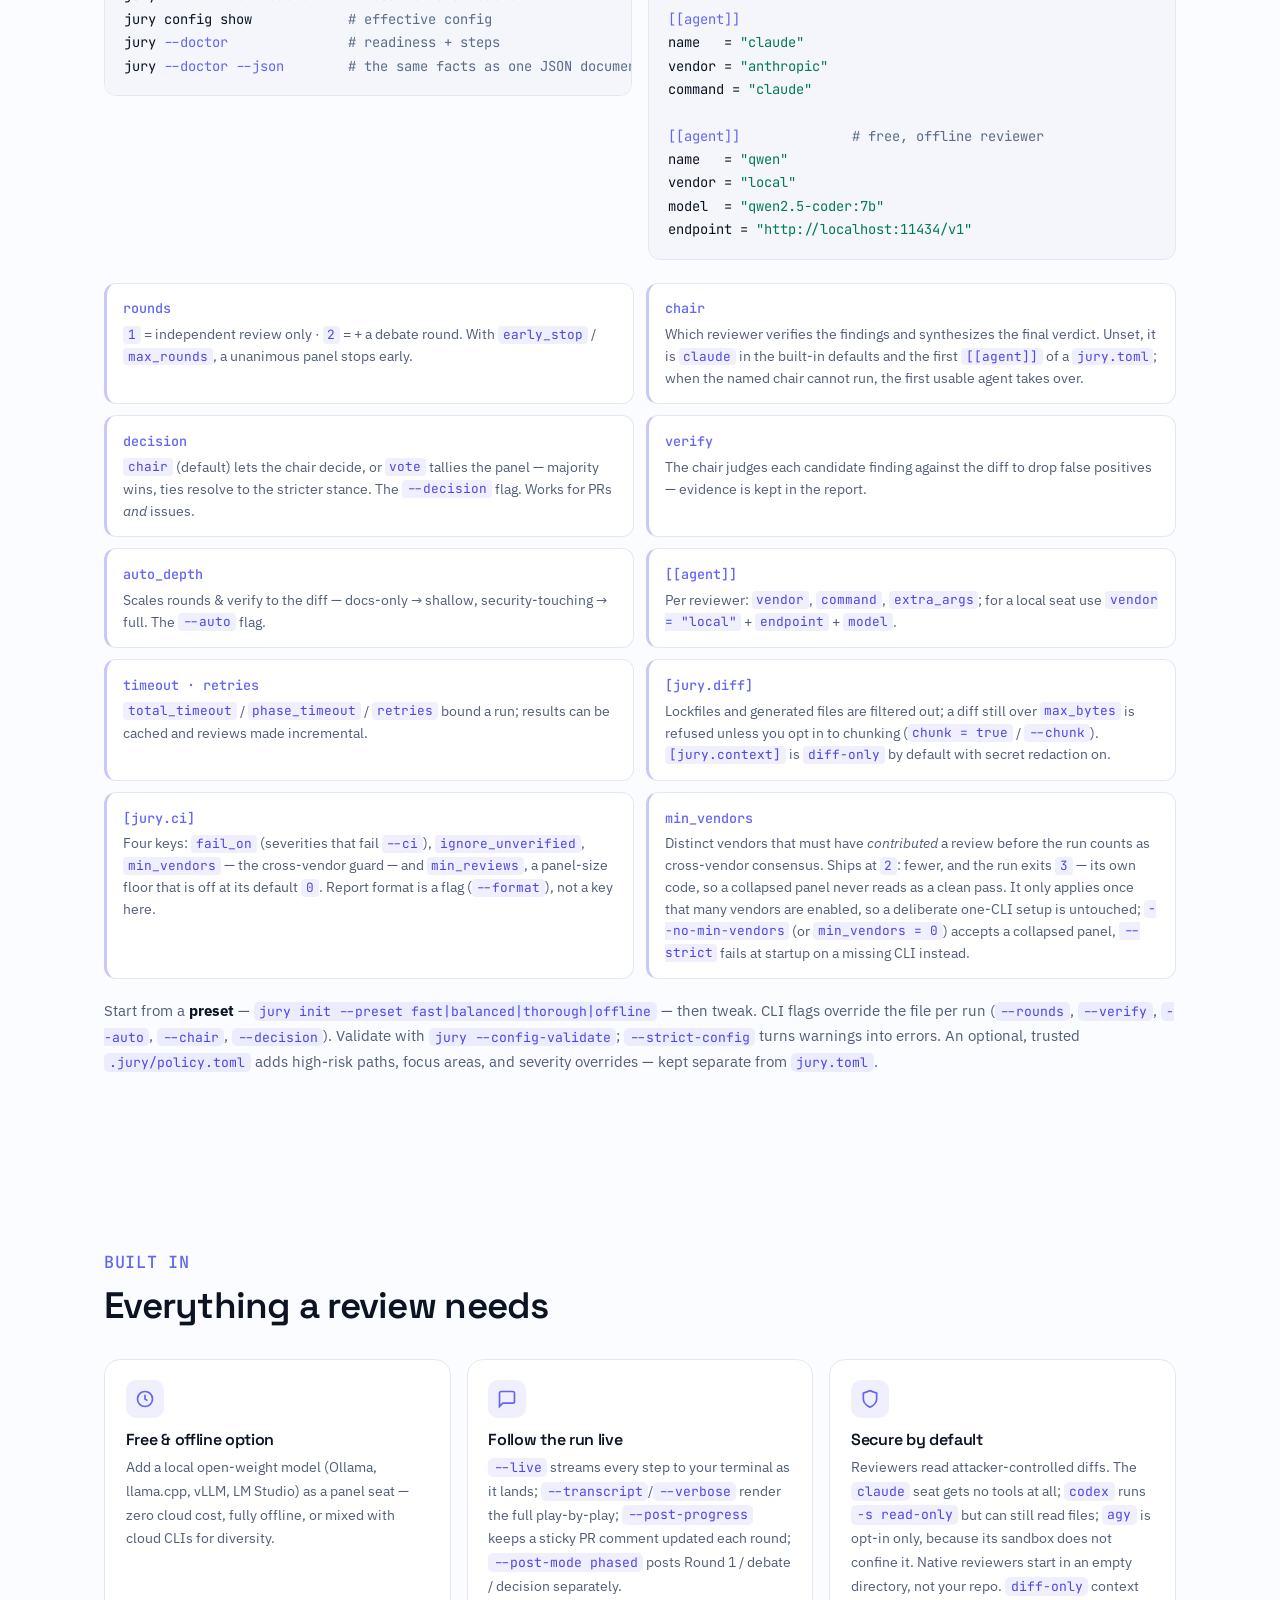
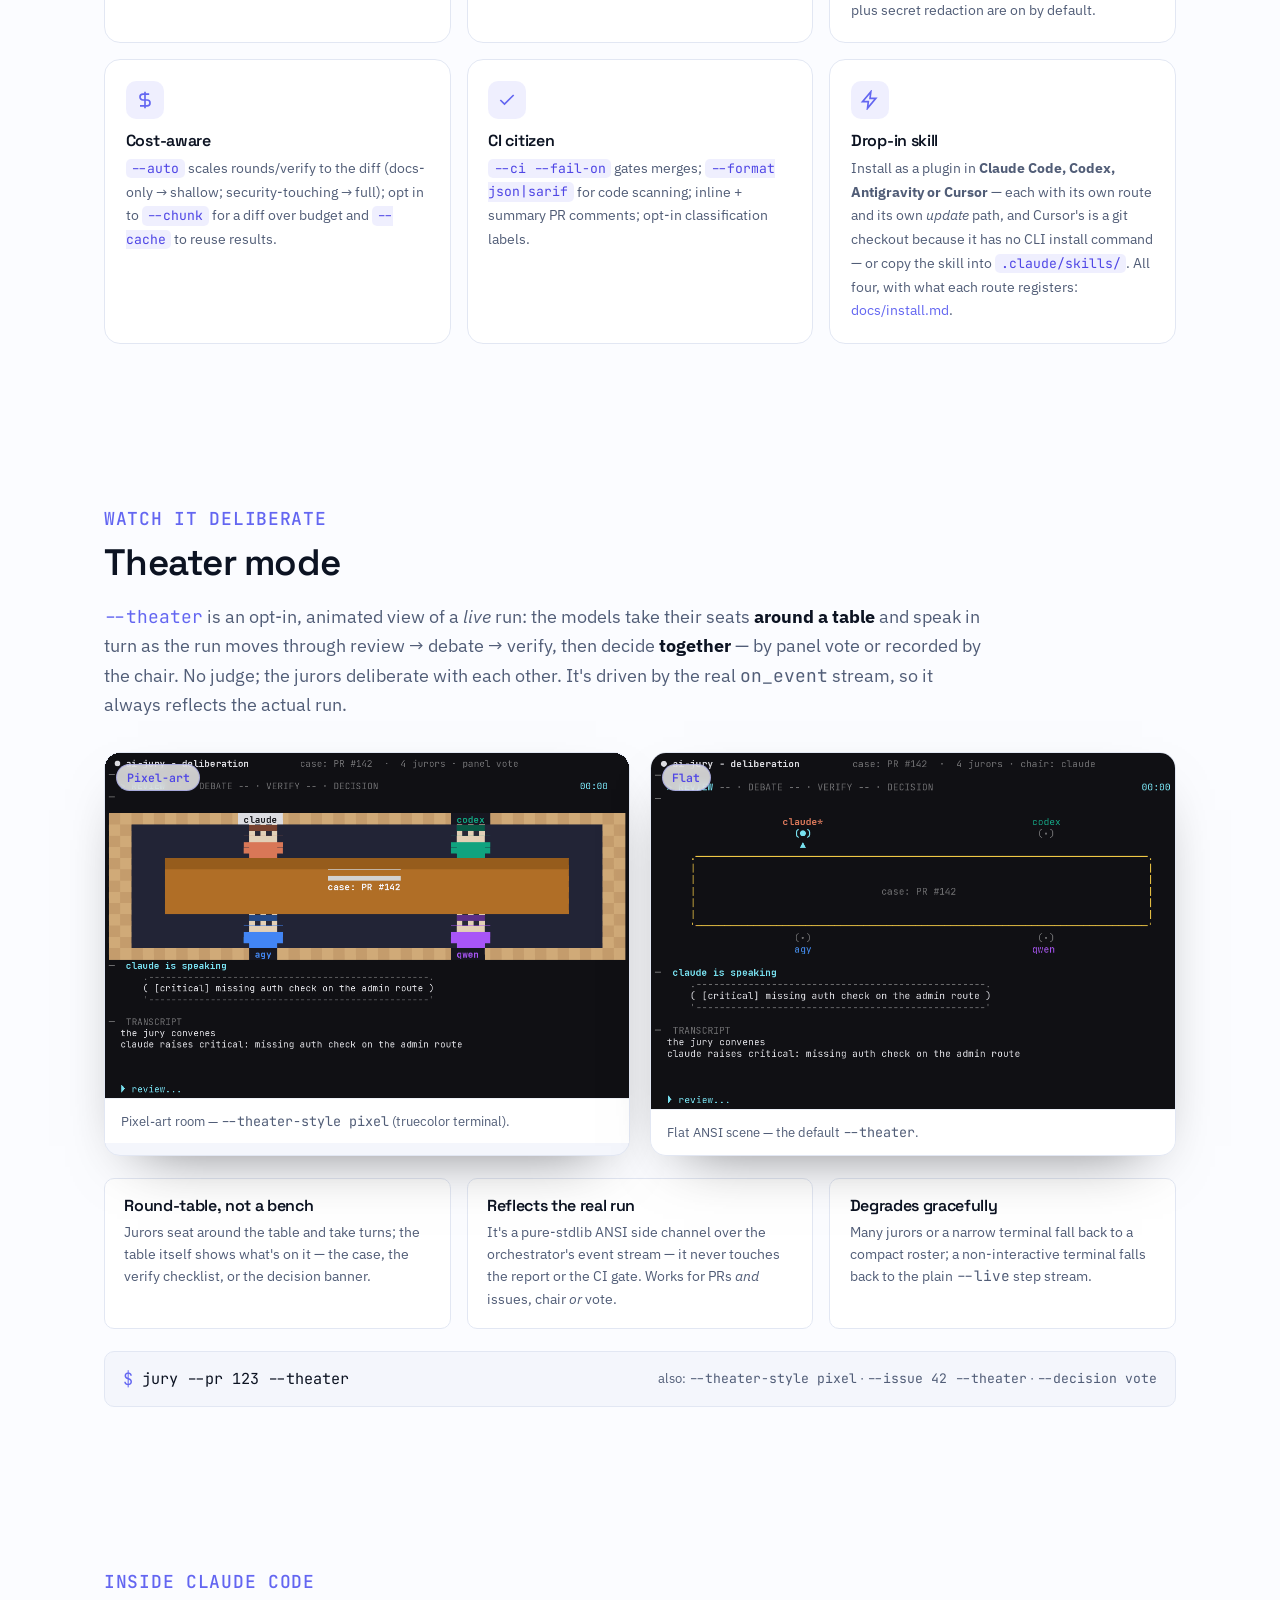
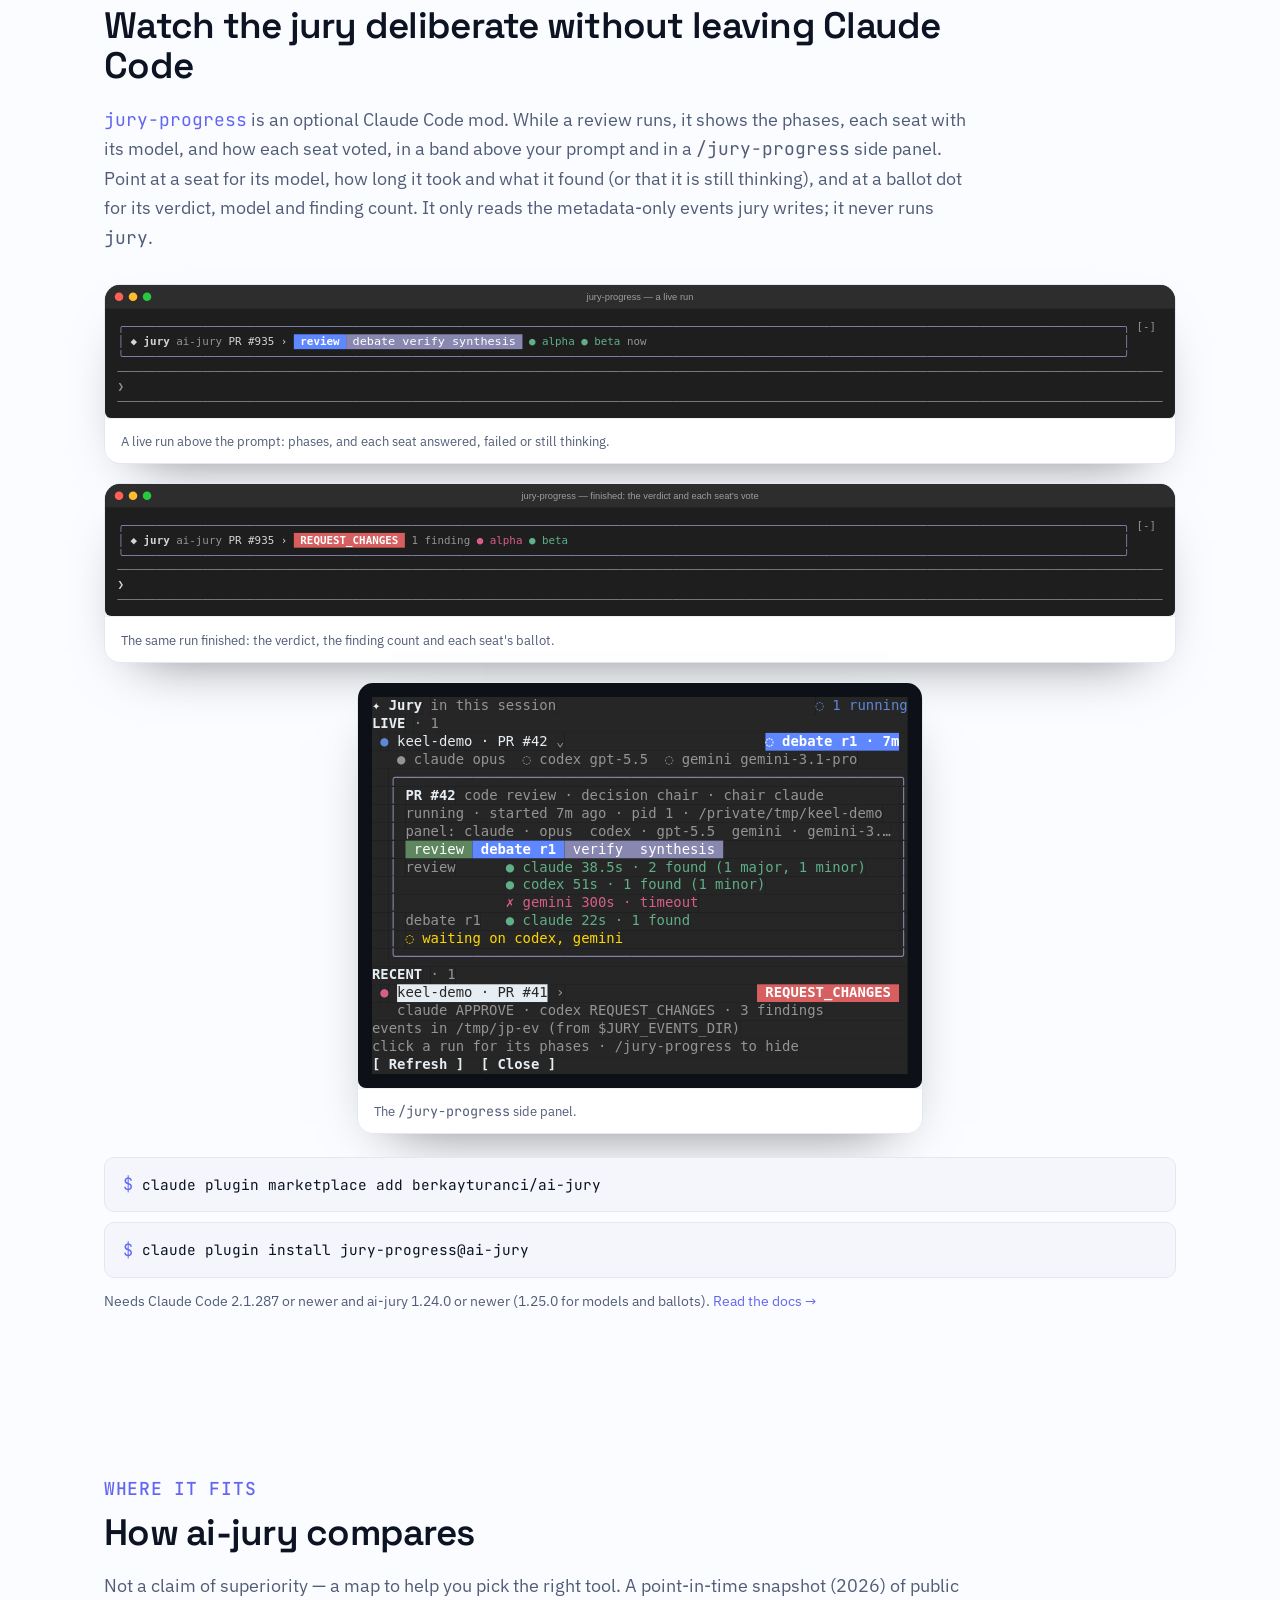
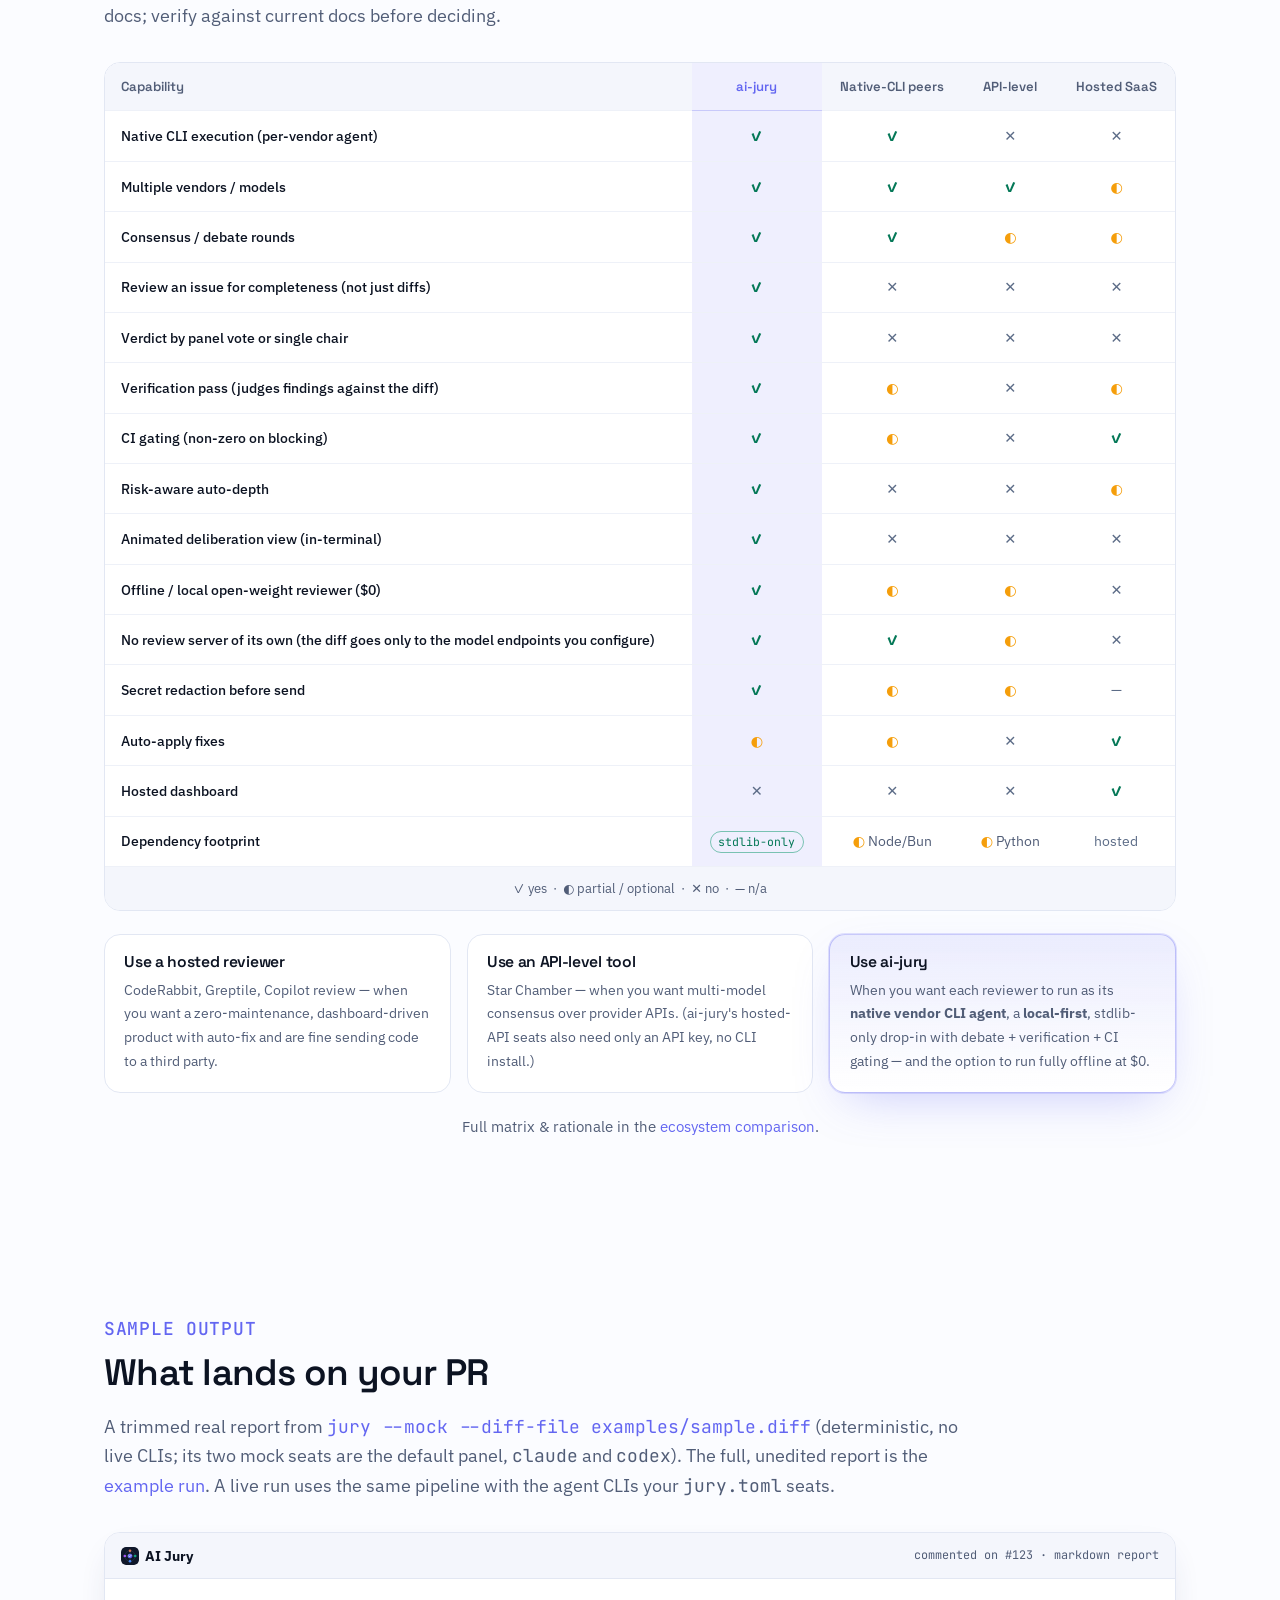
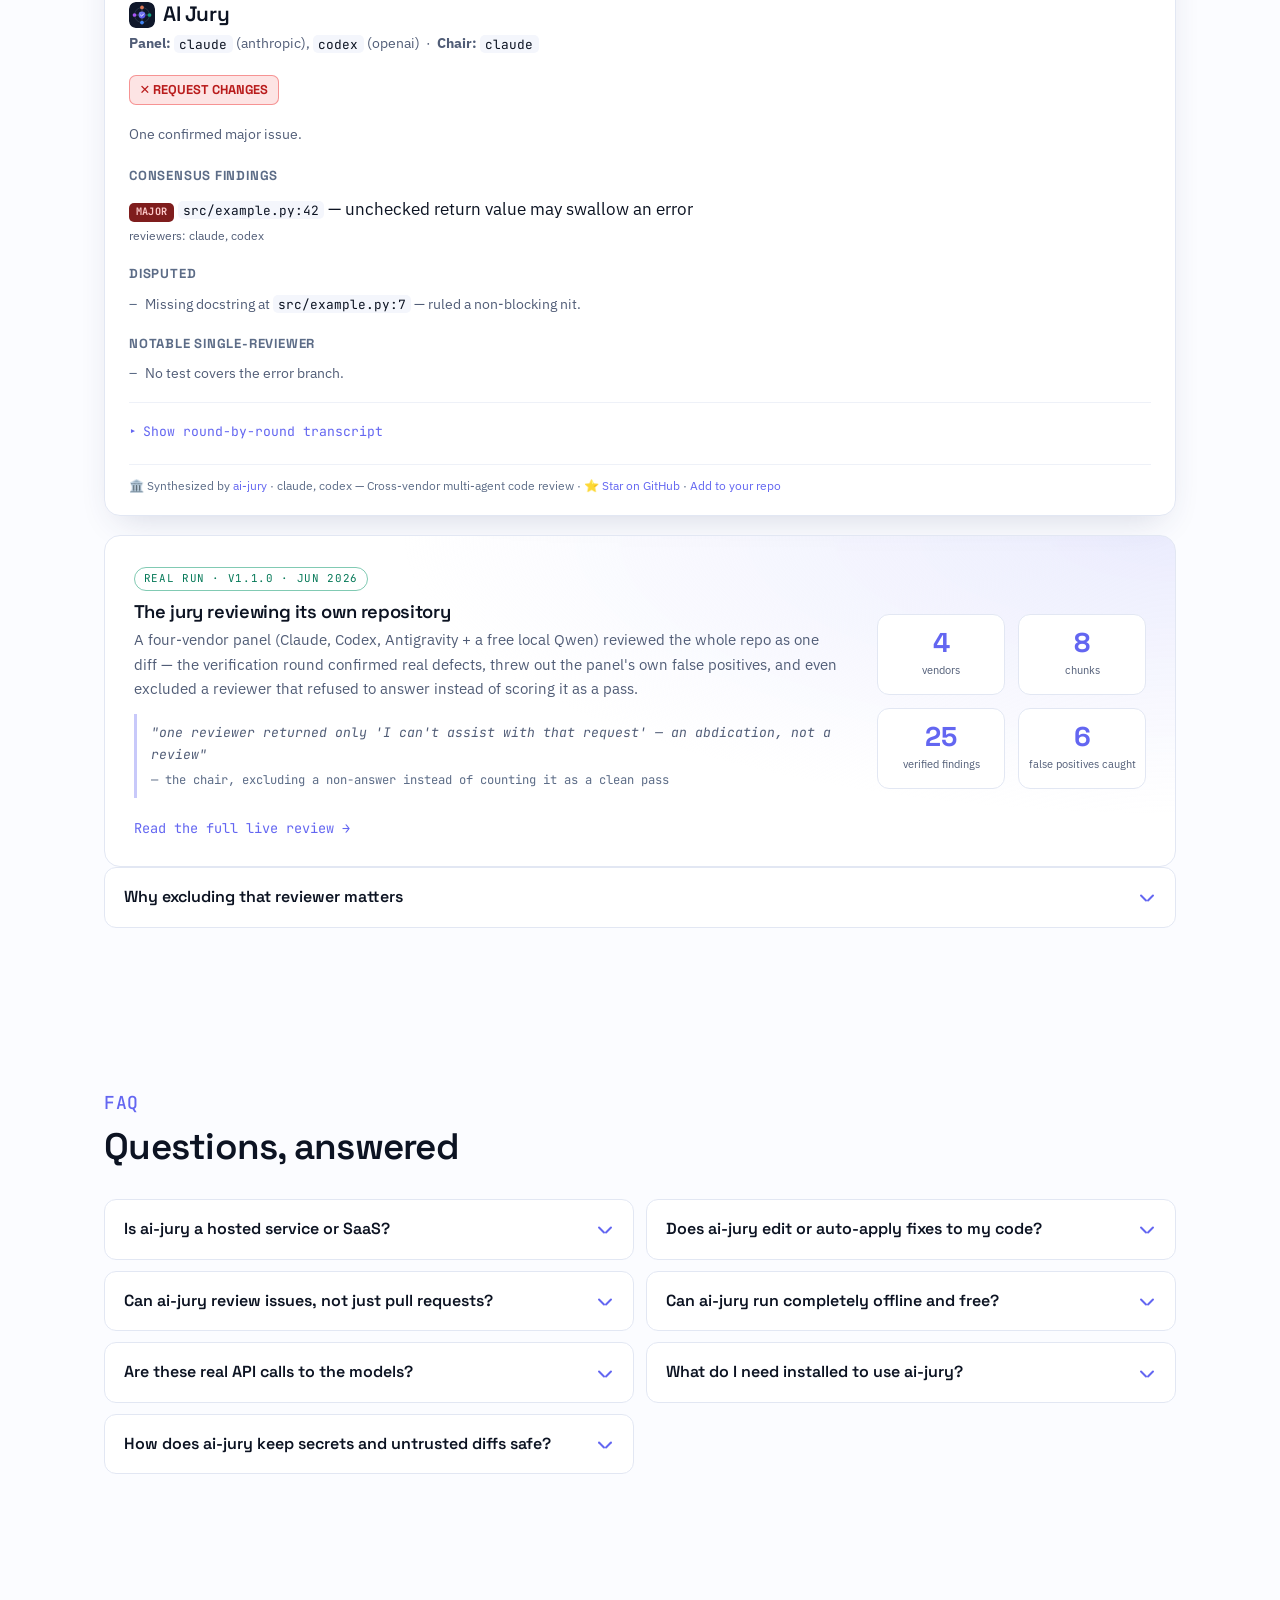
==== commit 423d6ff9: "release: 1.28.0 Co-Authored-By: Claude Opus 5.5 <noreply@anthropic.com>" ====
--- a/website/index.html
+++ b/website/index.html
@@ -163,7 +163,7 @@
     <div class="wrap nav-inner">
       <div class="brand">
         <a class="brand-link" href="#top"><img src="assets/logos/mark-convergence.svg" alt="" /> ai-jury</a>
-        <a class="ver" id="site-version" href="https://github.com/berkayturanci/ai-jury/releases/latest">v1.27.0</a>
+        <a class="ver" id="site-version" href="https://github.com/berkayturanci/ai-jury/releases/latest">v1.28.0</a>
       </div>
       <div class="nav-links">
         <a class="nav-link hide-sm" href="#how">How it works</a>
